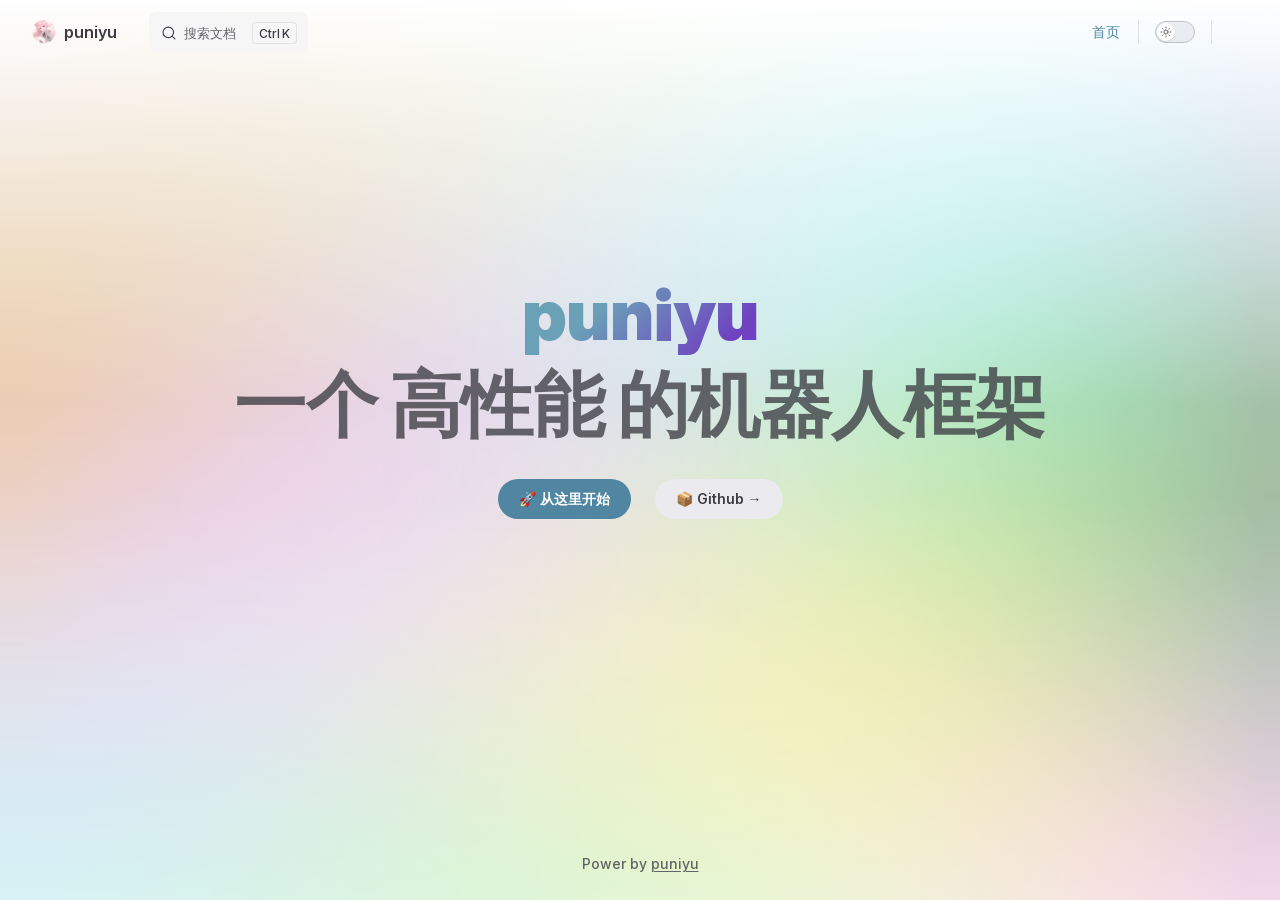
==== index.html @ 3cbd2433 "deploy: puniyu/docs@7ac3cb639cb89804f15d1aa27786ae1cd8f4486b" ====
<!doctype html><html lang="zh-CN"><head><meta charset="utf-8" /><meta name="viewport" content="width=device-width,initial-scale=1" /><meta name="generator" content="VuePress 2.0.0-rc.30" /><meta name="theme" content="VuePress Theme Plume 1.0.0-rc.203" /><script id="check-mac-os">document.documentElement.classList.toggle('mac', /Mac|iPhone|iPod|iPad/i.test(navigator.platform))</script><script id="check-dark-mode">;(function () {const um= localStorage.getItem('vuepress-theme-appearance') || 'auto';const sm = window.matchMedia && window.matchMedia('(prefers-color-scheme: dark)').matches;const isDark = um === 'dark' || (um !== 'light' && sm);document.documentElement.dataset.theme = isDark ? 'dark' : 'light';})();</script><link rel="icon" type="image/x-icon" href="favicon.ico"><title>puniyu</title><meta name="description" content="puniyu 机器人框架使用文档"><link rel="preload" href="/assets/style-C-ZHxvVi.css" as="style"><link rel="stylesheet" href="/assets/style-C-ZHxvVi.css"><link rel="modulepreload" href="/assets/app-CreSO5EG.js"><link rel="modulepreload" href="/assets/rolldown-runtime-DK3Fl9T5.js"><link rel="modulepreload" href="/assets/vendor~app-CwabYWW0.js"><link rel="modulepreload" href="/assets/vue-CkteEWkq.js"><link rel="modulepreload" href="/assets/README-Cl_GqBNo.js"></head><body><div id="app"><!--[--><!--[--><div class="theme-plume vp-layout" vp-container data-v-44557c23><!--[--><!--[--><!--]--><!--[--><span tabindex="-1" data-v-0e494f4f></span><a href="#VPContent" class="vp-skip-link visually-hidden" data-v-0e494f4f> Skip to content </a><!--]--><!----><header class="vp-nav" data-v-44557c23 data-v-b17bcbc0><div class="vp-navbar" vp-navbar data-v-b17bcbc0 data-v-fef62b29><div class="wrapper" data-v-fef62b29><div class="container" data-v-fef62b29><div class="title" data-v-fef62b29><div class="vp-navbar-title" data-v-fef62b29 data-v-32a63ed1><a class="vp-link link no-icon title" href="/" data-v-32a63ed1><!--[--><!--[--><!--]--><!--[--><!--[--><!--[--><img class="vp-image dark logo" style="" src="/favicon.ico" alt data-v-2de9ba06><!--]--><!--[--><img class="vp-image light logo" style="" src="/favicon.ico" alt data-v-2de9ba06><!--]--><!--]--><!--]--><span data-v-32a63ed1>puniyu</span><!--[--><!--]--><!--]--><!--[--><!--]--><!----></a></div></div><div class="content" data-v-fef62b29><div class="content-body" data-v-fef62b29><!--[--><!--]--><div class="vp-navbar-search search" data-v-fef62b29><div class="search-wrapper" data-v-0da6ed93><!----><div id="local-search" data-v-0da6ed93><button type="button" class="mini-search mini-search-button" aria-label="搜索文档" data-v-0da6ed93><span class="mini-search-button-container"><span class="mini-search-search-icon vpi-mini-search" aria-label="search icon"></span><span class="mini-search-button-placeholder">搜索文档</span></span><span class="mini-search-button-keys"><kbd class="mini-search-button-key"></kbd><kbd class="mini-search-button-key">K</kbd></span></button></div></div></div><!--[--><!--]--><nav aria-labelledby="main-nav-aria-label" class="vp-navbar-menu menu" data-v-fef62b29 data-v-d4d3f0f7><span id="main-nav-aria-label" class="visually-hidden" data-v-d4d3f0f7>Main Navigation</span><!--[--><!--[--><a class="vp-link link navbar-menu-link active" href="/" tabindex="0" data-v-d4d3f0f7 data-v-0649e716><!--[--><!----><span data-v-0649e716>首页</span><!----><!--]--><!--[--><!--]--><!----></a><!--]--><!--]--></nav><!--[--><!--]--><!----><div class="vp-navbar-appearance appearance" data-v-fef62b29 data-v-697639b3><button class="vp-switch vp-switch-appearance" type="button" role="switch" aria-checked="false" title data-v-697639b3 data-v-a6733a30 data-v-e8a32888><span class="check" data-v-e8a32888><span class="icon" data-v-e8a32888><!--[--><span class="vpi-sun sun" data-v-a6733a30></span><span class="vpi-moon moon" data-v-a6733a30></span><!--]--></span></span></button></div><div class="vp-social-links vp-navbar-social-links social-links" data-v-fef62b29 data-v-a628b82b data-v-3f70288c><!--[--><a class="vp-social-link no-icon" href="https://github.com/puniyu/puniyu" aria-label="github" title="github" target="_blank" rel="noopener" data-v-3f70288c data-v-d60ff597><!----></a><!--]--></div><div class="vp-flyout vp-navbar-extra extra" data-v-fef62b29 data-v-ac86c9f1 data-v-dd9969a1><button type="button" class="button" aria-haspopup="true" aria-expanded="false" aria-label="extra navigation" data-v-dd9969a1><span class="vpi-more-horizontal icon" data-v-dd9969a1></span></button><div class="menu" data-v-dd9969a1><div class="vp-menu" data-v-dd9969a1 data-v-05add6c7><!----><!--[--><!--[--><!----><div class="group appearance" data-v-ac86c9f1><div class="item appearance" data-v-ac86c9f1><p class="label" data-v-ac86c9f1>外观</p><div class="appearance-action" data-v-ac86c9f1><button class="vp-switch vp-switch-appearance" type="button" role="switch" aria-checked="false" title data-v-ac86c9f1 data-v-a6733a30 data-v-e8a32888><span class="check" data-v-e8a32888><span class="icon" data-v-e8a32888><!--[--><span class="vpi-sun sun" data-v-a6733a30></span><span class="vpi-moon moon" data-v-a6733a30></span><!--]--></span></span></button></div></div></div><div class="group social" data-v-ac86c9f1><div class="item social-links" data-v-ac86c9f1><div class="vp-social-links social-links-list" data-v-ac86c9f1 data-v-3f70288c><!--[--><a class="vp-social-link no-icon" href="https://github.com/puniyu/puniyu" aria-label="github" title="github" target="_blank" rel="noopener" data-v-3f70288c data-v-d60ff597><!----></a><!--]--></div></div></div><!--]--><!--]--></div></div></div><!--[--><!--]--><button type="button" class="vp-navbar-hamburger hamburger" aria-label="mobile navigation" aria-expanded="false" aria-controls="nav-screen" data-v-fef62b29 data-v-ad006a25><span class="container" data-v-ad006a25><span class="top" data-v-ad006a25></span><span class="middle" data-v-ad006a25></span><span class="bottom" data-v-ad006a25></span></span></button></div></div></div></div><div class="divider" data-v-fef62b29><div class="divider-line" data-v-fef62b29></div></div></div><!----></header><!----><!--[--><!----><!----><!--]--><!--[--><div id="VPContent" vp-content class="vp-content is-home" data-v-44557c23 data-v-5e6470b0><div class="vp-home" data-v-5e6470b0 data-v-1a13d93d><!--[--><!--[--><div class="" data-v-1a13d93d><div class="vp-home-hero full once first tint-plate" data-v-1a13d93d data-v-1c99175d><div class="bg-filter" data-v-1c99175d data-v-a434ddc2><canvas width="32" height="32" data-v-a434ddc2></canvas></div><div class="hero-container" data-v-1c99175d><div class="hero-content" data-v-1c99175d><h1 class="hero-name" data-v-1c99175d>puniyu</h1><p class="hero-tagline" data-v-1c99175d>一个 高性能 的机器人框架</p><!----><div class="actions" data-v-1c99175d><div class="action" data-v-1c99175d><!--[--><a class="vp-button medium brand" href="/guide/start" data-v-1c99175d data-v-d6b51bc8><span class="button-content" data-v-d6b51bc8><!----><!--[--><span data-v-d6b51bc8>🚀 从这里开始</span><!--]--><!----><!----></span></a><a class="vp-button medium alt" href="https://github.com/puniyu/puniyu" target="_blank" rel="noopener noreferrer" data-v-1c99175d data-v-d6b51bc8><span class="button-content" data-v-d6b51bc8><!----><!--[--><span data-v-d6b51bc8>📦 Github →</span><!--]--><span class="visually-hidden" data-v-d6b51bc8>（在新窗口打开）</span><!----></span></a><!--]--></div></div></div></div></div></div><!--]--><!--]--></div></div><!--]--><button type="button" class="vp-back-to-top" aria-label="back to top" data-v-44557c23 style="display:none;" data-v-48de9c0f><span class="percent" data-allow-mismatch data-v-48de9c0f>0%</span><span class="show icon vpi-back-to-top" data-v-48de9c0f></span><svg aria-hidden="true" data-v-48de9c0f><circle cx="50%" cy="50%" data-allow-mismatch style="stroke-dasharray:calc(0% - 12.566370614359172px) calc(314.1592653589793% - 12.566370614359172px);" data-v-48de9c0f></circle></svg></button><svg xmlns="http://www.w3.org/2000/svg" width="24" height="24" viewbox="0 0 24 24" aria-label="sign down" class="vp-sign-down" aria-hidden="true" data-v-44557c23 style="display:none;" data-v-ad53bae8><g fill="none" stroke="currentColor" stroke-linecap="round" stroke-linejoin="round" stroke-width="2.5" data-v-ad53bae8><path d="m19 11l-7 6l-7-6" data-v-ad53bae8></path><path d="m19 5l-7 6l-7-6" opacity="0.6" data-v-ad53bae8></path></g></svg><footer class="vp-footer" vp-footer data-v-44557c23 data-v-96b5c81f><!--[--><div class="container" data-v-96b5c81f><div class="message" data-v-96b5c81f>Power by <a href="https://github.com/puniyu/puniyu">puniyu</a></div><!----></div><!--]--></footer><!--[--><!--]--><!--]--></div><!----><!--]--><!--[--><!--]--><!--]--></div><script type="module" src="/assets/app-CreSO5EG.js" defer></script></body></html>
---- assets/style-C-ZHxvVi.css ----
.vp-contributors{flex-wrap:wrap;justify-content:flex-start;align-items:center;gap:1rem;margin:1rem 0;display:flex}.vp-contributor{color:inherit;align-items:center;gap:.25rem;font-size:1.125rem;display:flex}.vp-contributor:after{display:none!important}.vp-contributor-avatar{-o-object-fit:contain;object-fit:contain;border-radius:50%;width:1.75rem;height:1.75rem;margin-inline-end:.25rem}a.vp-contributor{text-decoration:none!important}@font-face{font-family:Inter;font-style:normal;font-weight:100 900;src:url(/assets/inter-roman-cyrillic-ext-BeNbU08G.woff2)format("woff2");font-display:swap;unicode-range:U+460-52F,U+1C80-1C8A,U+20B4,U+2DE0-2DFF,U+A640-A69F,U+FE2E-FE2F}@font-face{font-family:Inter;font-style:normal;font-weight:100 900;src:url(/assets/inter-roman-cyrillic-CD0kT8R4.woff2)format("woff2");font-display:swap;unicode-range:U+301,U+400-45F,U+490-491,U+4B0-4B1,U+2116}@font-face{font-family:Inter;font-style:normal;font-weight:100 900;src:url(/assets/inter-roman-greek-ext-CFAEQ5Ow.woff2)format("woff2");font-display:swap;unicode-range:U+1F??}@font-face{font-family:Inter;font-style:normal;font-weight:100 900;src:url(/assets/inter-roman-greek-Dsf7YjP7.woff2)format("woff2");font-display:swap;unicode-range:U+370-377,U+37A-37F,U+384-38A,U+38C,U+38E-3A1,U+3A3-3FF}@font-face{font-family:Inter;font-style:normal;font-weight:100 900;src:url(/assets/inter-roman-vietnamese-CpqCnS2H.woff2)format("woff2");font-display:swap;unicode-range:U+102-103,U+110-111,U+128-129,U+168-169,U+1A0-1A1,U+1AF-1B0,U+300-301,U+303-304,U+308-309,U+323,U+329,U+1EA0-1EF9,U+20AB}@font-face{font-family:Inter;font-style:normal;font-weight:100 900;src:url(/assets/inter-roman-latin-ext-Dl_ayf4-.woff2)format("woff2");font-display:swap;unicode-range:U+100-2BA,U+2BD-2C5,U+2C7-2CC,U+2CE-2D7,U+2DD-2FF,U+304,U+308,U+329,U+1D00-1DBF,U+1E00-1E9F,U+1EF2-1EFF,U+2020,U+20A0-20AB,U+20AD-20C0,U+2113,U+2C60-2C7F,U+A720-A7FF}@font-face{font-family:Inter;font-style:normal;font-weight:100 900;src:url(/assets/inter-roman-latin-Cy4MYw_J.woff2)format("woff2");font-display:swap;unicode-range:U+??,U+131,U+152-153,U+2BB-2BC,U+2C6,U+2DA,U+2DC,U+304,U+308,U+329,U+2000-206F,U+20AC,U+2122,U+2191,U+2193,U+2212,U+2215,U+FEFF,U+FFFD}@font-face{font-family:Inter;font-style:italic;font-weight:100 900;src:url(/assets/inter-italic-cyrillic-ext-_dlW9xFb.woff2)format("woff2");font-display:swap;unicode-range:U+460-52F,U+1C80-1C8A,U+20B4,U+2DE0-2DFF,U+A640-A69F,U+FE2E-FE2F}@font-face{font-family:Inter;font-style:italic;font-weight:100 900;src:url(/assets/inter-italic-cyrillic-D7dRslh9.woff2)format("woff2");font-display:swap;unicode-range:U+301,U+400-45F,U+490-491,U+4B0-4B1,U+2116}@font-face{font-family:Inter;font-style:italic;font-weight:100 900;src:url(/assets/inter-italic-greek-ext-Ct-Tf2bq.woff2)format("woff2");font-display:swap;unicode-range:U+1F??}@font-face{font-family:Inter;font-style:italic;font-weight:100 900;src:url(/assets/inter-italic-greek-DNcpQ8QC.woff2)format("woff2");font-display:swap;unicode-range:U+370-377,U+37A-37F,U+384-38A,U+38C,U+38E-3A1,U+3A3-3FF}@font-face{font-family:Inter;font-style:italic;font-weight:100 900;src:url(/assets/inter-italic-vietnamese-BI5UxJD-.woff2)format("woff2");font-display:swap;unicode-range:U+102-103,U+110-111,U+128-129,U+168-169,U+1A0-1A1,U+1AF-1B0,U+300-301,U+303-304,U+308-309,U+323,U+329,U+1EA0-1EF9,U+20AB}@font-face{font-family:Inter;font-style:italic;font-weight:100 900;src:url(/assets/inter-italic-latin-ext-DytegdRQ.woff2)format("woff2");font-display:swap;unicode-range:U+100-2BA,U+2BD-2C5,U+2C7-2CC,U+2CE-2D7,U+2DD-2FF,U+304,U+308,U+329,U+1D00-1DBF,U+1E00-1E9F,U+1EF2-1EFF,U+2020,U+20A0-20AB,U+20AD-20C0,U+2113,U+2C60-2C7F,U+A720-A7FF}@font-face{font-family:Inter;font-style:italic;font-weight:100 900;src:url(/assets/inter-italic-latin-COaG5lWR.woff2)format("woff2");font-display:swap;unicode-range:U+??,U+131,U+152-153,U+2BB-2BC,U+2C6,U+2DA,U+2DC,U+304,U+308,U+329,U+2000-206F,U+20AC,U+2122,U+2191,U+2193,U+2212,U+2215,U+FEFF,U+FFFD}@font-face{font-family:Inter4CJK;font-style:normal;font-weight:100 900;src:url(/assets/inter-roman-cyrillic-ext-BeNbU08G.woff2)format("woff2");font-display:swap;unicode-range:U+460-52F,U+1C80-1C88,U+20B4,U+2DE0-2DFF,U+A640-A69F,U+FE2E-FE2F}@font-face{font-family:Inter4CJK;font-style:normal;font-weight:100 900;src:url(/assets/inter-roman-cyrillic-CD0kT8R4.woff2)format("woff2");font-display:swap;unicode-range:U+301,U+400-45F,U+490-491,U+4B0-4B1,U+2116}@font-face{font-family:Inter4CJK;font-style:normal;font-weight:100 900;src:url(/assets/inter-roman-greek-ext-CFAEQ5Ow.woff2)format("woff2");font-display:swap;unicode-range:U+1F??}@font-face{font-family:Inter4CJK;font-style:normal;font-weight:100 900;src:url(/assets/inter-roman-greek-Dsf7YjP7.woff2)format("woff2");font-display:swap;unicode-range:U+370-377,U+37A-37F,U+384-38A,U+38C,U+38E-3A1,U+3A3-3FF}@font-face{font-family:Inter4CJK;font-style:normal;font-weight:100 900;src:url(/assets/inter-roman-vietnamese-CpqCnS2H.woff2)format("woff2");font-display:swap;unicode-range:U+102-103,U+110-111,U+128-129,U+168-169,U+1A0-1A1,U+1AF-1B0,U+300-301,U+303-304,U+308-309,U+323,U+329,U+1EA0-1EF9,U+20AB}@font-face{font-family:Inter4CJK;font-style:normal;font-weight:100 900;src:url(/assets/inter-roman-latin-ext-Dl_ayf4-.woff2)format("woff2");font-display:swap;unicode-range:U+100-2AF,U+304,U+308,U+329,U+1E00-1E9F,U+1EF2-1EFF,U+2020,U+20A0-20AB,U+20AD-20C0,U+2113,U+2C60-2C7F,U+A720-A7FF}@font-face{font-family:Inter4CJK;font-style:normal;font-weight:100 900;src:url(/assets/inter-roman-latin-Cy4MYw_J.woff2)format("woff2");font-display:swap;unicode-range:U+0-7D,U+7F-B6,U+B8-FF,U+131,U+152-153,U+2BB-2BC,U+2C6,U+2DA,U+2DC,U+304,U+308,U+329,U+2000-2012,U+2016-2017,U+201A-201B,U+201E-2025,U+2027-206F,U+2074,U+20AC,U+2122,U+2191,U+2193,U+2212,U+2215,U+FEFF,U+FFFD}@font-face{font-family:Inter4CJK;font-style:italic;font-weight:100 900;src:url(/assets/inter-italic-cyrillic-ext-_dlW9xFb.woff2)format("woff2");font-display:swap;unicode-range:U+460-52F,U+1C80-1C88,U+20B4,U+2DE0-2DFF,U+A640-A69F,U+FE2E-FE2F}@font-face{font-family:Inter4CJK;font-style:italic;font-weight:100 900;src:url(/assets/inter-italic-cyrillic-D7dRslh9.woff2)format("woff2");font-display:swap;unicode-range:U+301,U+400-45F,U+490-491,U+4B0-4B1,U+2116}@font-face{font-family:Inter4CJK;font-style:italic;font-weight:100 900;src:url(/assets/inter-italic-greek-ext-Ct-Tf2bq.woff2)format("woff2");font-display:swap;unicode-range:U+1F??}@font-face{font-family:Inter4CJK;font-style:italic;font-weight:100 900;src:url(/assets/inter-italic-greek-DNcpQ8QC.woff2)format("woff2");font-display:swap;unicode-range:U+370-377,U+37A-37F,U+384-38A,U+38C,U+38E-3A1,U+3A3-3FF}@font-face{font-family:Inter4CJK;font-style:italic;font-weight:100 900;src:url(/assets/inter-italic-vietnamese-BI5UxJD-.woff2)format("woff2");font-display:swap;unicode-range:U+102-103,U+110-111,U+128-129,U+168-169,U+1A0-1A1,U+1AF-1B0,U+300-301,U+303-304,U+308-309,U+323,U+329,U+1EA0-1EF9,U+20AB}@font-face{font-family:Inter4CJK;font-style:italic;font-weight:100 900;src:url(/assets/inter-italic-latin-ext-DytegdRQ.woff2)format("woff2");font-display:swap;unicode-range:U+100-2AF,U+304,U+308,U+329,U+1E00-1E9F,U+1EF2-1EFF,U+2020,U+20A0-20AB,U+20AD-20C0,U+2113,U+2C60-2C7F,U+A720-A7FF}@font-face{font-family:Inter4CJK;font-style:italic;font-weight:100 900;src:url(/assets/inter-italic-latin-COaG5lWR.woff2)format("woff2");font-display:swap;unicode-range:U+0-7D,U+7F-B6,U+B8-FF,U+131,U+152-153,U+2BB-2BC,U+2C6,U+2DA,U+2DC,U+304,U+308,U+329,U+2000-2012,U+2016-2017,U+201A-201B,U+201E-2025,U+2027-206F,U+2074,U+20AC,U+2122,U+2191,U+2193,U+2212,U+2215,U+FEFF,U+FFFD}:root{--code-copy-icon:url("data:image/svg+xml;utf8,%3Csvg xmlns='http://www.w3.org/2000/svg' viewBox='0 0 24 24'%3E%3Cpath fill='none' stroke='%23808080' stroke-width='2' stroke-linecap='round' stroke-linejoin='round' d='M9 5H7a2 2 0 0 0-2 2v12a2 2 0 0 0 2 2h10a2 2 0 0 0 2-2V7a2 2 0 0 0-2-2h-2M9 5a2 2 0 0 0 2 2h2a2 2 0 0 0 2-2M9 5a2 2 0 0 1 2-2h2a2 2 0 0 1 2 2'/%3E%3C/svg%3E");--code-copied-icon:url("data:image/svg+xml;utf8,%3Csvg xmlns='http://www.w3.org/2000/svg' viewBox='0 0 24 24'%3E%3Cpath fill='none' stroke='%23808080' stroke-width='2' stroke-linecap='round' stroke-linejoin='round' d='M9 5H7a2 2 0 0 0-2 2v12a2 2 0 0 0 2 2h10a2 2 0 0 0 2-2V7a2 2 0 0 0-2-2h-2M9 5a2 2 0 0 0 2 2h2a2 2 0 0 0 2-2M9 5a2 2 0 0 1 2-2h2a2 2 0 0 1 2 2m-6 9l2 2 4-4'/%3E%3C/svg%3E");--copy-code-c-text:var(--code-c-line-number);--copy-code-c-hover:var(--code-c-highlight-bg)}.vp-copy-code-button{z-index:5;opacity:0;cursor:pointer;background:0 0;border-width:0;border-radius:.5rem;outline:none;width:2.5rem;height:2.5rem;padding:0;transition:opacity .4s;position:absolute;top:.5em;right:.5em}@media print{.vp-copy-code-button{display:none}}.vp-copy-code-button:before{content:"";width:1.25rem;height:1.25rem;color:var(--copy-code-c-text);-webkit-mask-image:var(--code-copy-icon);-webkit-mask-image:var(--code-copy-icon);mask-image:var(--code-copy-icon);background:currentColor;padding:.625rem;font-size:1.25rem;display:inline-block;-webkit-mask-position:50%;mask-position:50%;-webkit-mask-size:1em;mask-size:1em;-webkit-mask-repeat:no-repeat;mask-repeat:no-repeat}.vp-copy-code-button:focus,.vp-copy-code-button.copied{opacity:1}.vp-copy-code-button:hover,.vp-copy-code-button.copied{background:var(--copy-code-c-hover)}.vp-copy-code-button.copied:before{-webkit-mask-image:var(--code-copied-icon);-webkit-mask-image:var(--code-copied-icon);mask-image:var(--code-copied-icon)}.vp-copy-code-button.copied:after{content:attr(data-copied);background:var(--copy-code-c-hover);height:1.25rem;color:var(--copy-code-c-text);white-space:nowrap;border-radius:.5rem;padding:.625rem;font-weight:500;line-height:1.25rem;display:block;position:absolute;top:0;right:calc(100% + .25rem)}.no-copy-code .vp-copy-code-button,body:not(.no-copy-code) div[class*=language-]:hover:before{display:none}body:not(.no-copy-code) div[class*=language-]:hover .vp-copy-code-button{opacity:1}:root{--message-offset:calc(var(--vp-header-offset,3.6rem) + 1rem);--message-timing-duration:.3s;--message-timing-function:ease-in-out;--message-gap:.5rem}@keyframes message-move-in{0%{opacity:0;transform:translateY(-10px)}to{opacity:1;transform:translateY(0)}}@keyframes message-move-out{0%{opacity:1;transform:translateY(0)}to{opacity:0;transform:translateY(-100%)}}#message-container{inset:var(--message-offset) 0 auto;z-index:75;gap:var(--message-gap);text-align:center;flex-flow:column;align-items:center;display:flex;position:fixed}.message-item{background:var(--vp-c-bg);color:var(--vp-c-text);box-shadow:0 0 10px 0 var(--vp-c-shadow);border-radius:3px;padding:8px 10px;font-size:14px;display:inline-block}.message-item.move-in{animation:message-move-in var(--message-timing-duration) var(--message-timing-function)}.message-item.move-out{animation:message-move-out var(--message-timing-duration) var(--message-timing-function);animation-fill-mode:forwards}.message-item svg{margin-inline-end:5px;position:relative;bottom:-.125em}:root{--code-padding-x:1.25rem;--code-padding-y:1rem;--code-border-radius:6px;--code-line-height:1.6;--code-font-size:.875em;--code-font-family:consolas, monaco, "Andale Mono", "Ubuntu Mono", monospace}div[class*=language-]{border-radius:var(--code-border-radius);background-color:var(--code-c-bg);transition:background-color var(--vp-t-color), color var(--vp-t-color);margin-block:.75rem;position:relative}div[class*=language-]:before{content:attr(data-ext);z-index:3;color:var(--code-c-text);font-size:.75rem;position:absolute;top:.8em;right:1em}div[class*=language-] pre{z-index:1;border-radius:var(--code-border-radius);font-size:var(--code-font-size);font-family:var(--code-font-family);line-height:var(--code-line-height);margin:0;position:relative;overflow-x:auto}div[class*=language-] pre code{box-sizing:border-box;width:fit-content;min-width:100%;padding:var(--code-padding-y) var(--code-padding-x);color:var(--code-c-text);overflow-wrap:unset;-webkit-font-smoothing:auto;-moz-osx-font-smoothing:auto;display:block;background-color:#0000!important}@media print{div[class*=language-] pre code{white-space:pre-wrap}}:root{--code-c-text:#9e9e9e;--code-c-highlight-bg:#8e96aa24}.shiki span{color:var(--shiki-light,inherit)}[data-theme=dark] .shiki span{color:var(--shiki-dark,inherit)}div[data-highlighter=shiki]{background-color:var(--code-c-bg,var(--shiki-light-bg))}[data-theme=dark] div[data-highlighter=shiki]{background-color:var(--code-c-bg,var(--shiki-dark-bg))}:root{--code-line-number-width:3rem}div[class*=language-]:not(.line-numbers-mode) .line-numbers{display:none}div[class*=language-].line-numbers-mode:after{content:"";width:var(--code-line-number-width);border-right:1px solid var(--code-c-highlight-bg,var(--code-c-text));border-radius:var(--code-border-radius) 0 0 var(--code-border-radius);height:100%;transition:border var(--vp-t-color);position:absolute;top:0;left:0}div[class*=language-].line-numbers-mode pre{vertical-align:middle;margin-left:var(--code-line-number-width)}div[class*=language-].line-numbers-mode code{padding-left:1rem}div[class*=language-].line-numbers-mode .line-numbers{counter-reset:line-number;width:var(--code-line-number-width);padding-top:var(--code-padding-y);color:var(--code-c-line-number,var(--code-c-text));font-size:var(--code-font-size);line-height:var(--code-line-height);text-align:center;position:absolute;top:0;left:0}div[class*=language-].line-numbers-mode .line-number{z-index:3;font-family:var(--code-font-family);-webkit-user-select:none;user-select:none;position:relative}div[class*=language-].line-numbers-mode .line-number:before{content:counter(line-number);counter-increment:line-number}:root{--code-diff-remove-color:#f43f5e29;--code-diff-remove-symbol-color:#e0575b;--code-diff-add-color:#10b98129;--code-diff-add-symbol-color:#298459}div[class*=language-] .line.diff{width:100%;margin:0 calc(-1 * var(--code-padding-x));padding:0 var(--code-padding-x);transition:background-color var(--vp-t-color);display:inline-block}div[class*=language-] .line.diff:before{position:absolute;left:10px}div[class*=language-] .line.diff.remove{background-color:var(--code-diff-remove-color);opacity:.7}div[class*=language-] .line.diff.remove:before{content:"-";color:var(--code-diff-remove-symbol-color)}div[class*=language-] .line.diff.add{background-color:var(--code-diff-add-color)}div[class*=language-] .line.diff.add:before{content:"+";color:var(--code-diff-add-symbol-color)}div[class*=language-].line-numbers-mode .line.diff:before{left:4px}div[class*=language-] .line.highlighted{width:100%;margin:0 calc(-1 * var(--code-padding-x));padding:0 var(--code-padding-x);background-color:var(--code-c-highlight-bg);transition:background-color var(--vp-t-color);display:inline-block}:root{--code-highlight-error-bg-color:#f43f5e29;--code-highlight-warning-bg-color:#ffc10729;--code-highlight-info-bg-color:#2196f329}div[class*=language-] .line.highlighted.error{background-color:var(--code-highlight-error-bg-color)}div[class*=language-] .line.highlighted.warning{background-color:var(--code-highlight-warning-bg-color)}div[class*=language-] .line.highlighted.info{background-color:var(--code-highlight-info-bg-color)}div[class*=language-] .has-focused-lines .line:not(.has-focus){opacity:.7;filter:blur(.095rem);transition:filter .35s,opacity .35s}div[class*=language-]:hover .has-focused-lines .line:not(.has-focus){opacity:1;filter:blur()}:root{--code-word-highlight-bg-color:#4242421a;--code-word-highlight-border:#78787866}[data-theme=dark]{--code-word-highlight-bg-color:#0003;--code-word-highlight-border:#636363cc}div[class*=language-] .highlighted-word{border:solid 1px var(--code-word-highlight-border);background-color:var(--code-word-highlight-bg-color);border-radius:4px;margin:-1px -2px;padding:1px 2px}@property --vp-collapsed-lines-bg{syntax:"<color>";inherits:false;initial-value:#fff}@keyframes code-collapsed-lines{0%{opacity:.3;transform:translateY(-2px) rotate(var(--vp-collapsed-lines-rotate))}to{opacity:1;transform:translateY(2px) rotate(var(--vp-collapsed-lines-rotate))}}div[class*=language-].has-collapsed-lines .collapsed-lines{--vp-collapsed-lines-bg:var(--code-c-bg);--vp-collapsed-lines-icon:url("data:image/svg+xml;utf8,%3Csvg xmlns='http://www.w3.org/2000/svg' viewBox='0 0 24 24'%3E%3Cpath fill='none' stroke='%23000' stroke-width='2' d='m18 12l-6 6l-6-6m12-6l-6 6l-6-6'/%3E%3C/svg%3E");--vp-collapsed-lines-rotate:0deg;z-index:4;background:linear-gradient(to bottom, transparent 0%, var(--vp-collapsed-lines-bg) 55%, var(--vp-collapsed-lines-bg) 100%);cursor:pointer;height:28px;transition:--vp-collapsed-lines-bg var(--vp-t-color);justify-content:center;align-items:center;display:flex;position:absolute;bottom:0;left:0;right:0}div[class*=language-].has-collapsed-lines .collapsed-lines:hover{--vp-collapsed-lines-bg:var(--code-c-highlight-bg)}div[class*=language-].has-collapsed-lines .collapsed-lines:before{content:"";background-color:var(--code-c-text);width:24px;height:24px;-webkit-mask-image:var(--vp-collapsed-lines-icon);-webkit-mask-image:var(--vp-collapsed-lines-icon);mask-image:var(--vp-collapsed-lines-icon);pointer-events:none;animation:1.2s ease-in-out infinite alternate-reverse code-collapsed-lines;display:inline-block;-webkit-mask-position:50%;mask-position:50%;-webkit-mask-size:20px;mask-size:20px;-webkit-mask-repeat:no-repeat;mask-repeat:no-repeat}div[class*=language-].has-collapsed-lines[data-highlighter=shiki] .collapsed-lines{--vp-collapsed-lines-bg:var(--code-c-bg,var(--shiki-light-bg))}[data-theme=dark] div[class*=language-].has-collapsed-lines[data-highlighter=shiki] .collapsed-lines{--vp-collapsed-lines-bg:var(--code-c-bg,var(--shiki-dark-bg))}div[class*=language-].has-collapsed-lines.collapsed{height:calc(var(--vp-collapsed-lines) * var(--code-line-height) * var(--code-font-size) + var(--code-padding-y) + 28px);overflow-y:hidden}div[class*=language-].has-collapsed-lines:not(.collapsed) code{padding-bottom:max(var(--code-padding-y), 28px)}div[class*=language-].has-collapsed-lines:not(.collapsed) .collapsed-lines{--vp-collapsed-lines-rotate:180deg}:root{--code-title-c-text:var(--vp-c-text-mute);--code-title-c-bg:var(--code-c-bg);--code-title-divider:var(--code-c-highlight-bg,var(--code-c-text))}.code-block-with-title div[class*=language-]{border-top-left-radius:0;border-top-right-radius:0}.code-block-with-title div[class*=language-]:before{display:none}.code-block-title-bar{border-bottom:solid 1px var(--code-title-divider);border-radius:var(--code-border-radius) var(--code-border-radius) 0 0;background:var(--code-title-c-bg);color:var(--code-title-c-text);white-space:nowrap;transition:background var(--vp-t-color), color var(--vp-t-color);margin:.75rem 0 -.75rem;padding:.5rem 1rem;font-size:.875em;font-weight:500;line-height:1.7;overflow-x:auto}@media (width<=419px){.code-block-title-bar{border-radius:0;margin-block:.75rem -.75rem}}.vp-tabs{border:1px solid var(--vp-c-divider);transition:border var(--vp-t-color);border-radius:6px;margin:16px 0;overflow:hidden}@media (width<=419px){.vp-tabs{border:none;border-bottom:1px solid var(--vp-c-divider);border-radius:0;margin:16px -24px}}.vp-doc .vp-tabs-nav{white-space:nowrap;background-color:var(--vp-code-tab-bg);box-shadow:inset 0 -1px var(--vp-code-tab-divider);transition:background-color var(--vp-t-color), box-shadow var(--vp-t-color);padding:0 12px;overflow:auto hidden}@media print{.vp-doc .vp-tabs-nav{display:none}}.vp-doc .vp-tab-nav{color:var(--vp-code-tab-text-color);white-space:nowrap;transition:color var(--vp-t-color);border-bottom:1px solid #0000;padding:0 12px;font-size:14px;font-weight:500;line-height:48px;position:relative}.vp-doc .vp-tab-nav:hover{color:var(--vp-code-tab-text-hover-color)}.vp-doc .vp-tab-nav:after{z-index:1;content:"";width:auto;height:2px;transition:background var(--vp-t-color);background:0 0;border-radius:2px;display:block;position:absolute;bottom:-1px;left:8px;right:8px}.vp-doc .vp-tab-nav.active{color:var(--vp-code-tab-active-text-color);background:0 0}.vp-doc .vp-tab-nav.active:after{background:var(--vp-code-tab-active-bar-color)}.vp-doc .vp-tab{padding:16px;display:none}.vp-doc .vp-tab>:nth-child(2){margin-top:0}.vp-doc .vp-tab>:last-child{margin-bottom:0}.vp-doc .vp-tab.active{display:block}.vp-doc .vp-tab-title{color:var(--vp-code-tab-text-color);border-top:1px solid var(--vp-c-divider);transition:color var(--vp-t-color);padding:4px;font-weight:500;display:none}.vp-doc .vp-tab:nth-child(n+2) .vp-tab-title{border-top:none}@media print{.vp-doc .vp-tab-title{display:block}}.vp-doc .hint-container .vp-tabs{margin:8px 0}@media (width<=419px){.vp-doc .hint-container .vp-tabs{margin:8px -16px}}.vp-doc .hint-container .vp-tab-nav{line-height:40px}.vp-doc .hint-container.info .vp-tabs .vp-tabs-nav{--vp-code-tab-bg:var(--vp-custom-block-info-code-bg)}.vp-doc .hint-container.note .vp-tabs .vp-tabs-nav{--vp-code-tab-bg:var(--vp-custom-block-note-code-bg)}.vp-doc .hint-container.tip .vp-tabs .vp-tabs-nav{--vp-code-tab-bg:var(--vp-custom-block-tip-code-bg)}.vp-doc .hint-container.warning .vp-tabs .vp-tabs-nav{--vp-code-tab-bg:var(--vp-custom-block-warning-code-bg)}.vp-doc .hint-container.danger .vp-tabs .vp-tabs-nav{--vp-code-tab-bg:var(--vp-custom-block-danger-code-bg)}.vp-doc .hint-container.caution .vp-tabs .vp-tabs-nav{--vp-code-tab-bg:var(--vp-custom-block-caution-code-bg)}.vp-doc .hint-container.important .vp-tabs .vp-tabs-nav{--vp-code-tab-bg:var(--vp-custom-block-important-code-bg)}.vp-code-tabs-nav{white-space:nowrap;background-color:var(--vp-code-tab-bg);box-shadow:inset 0 -1px var(--vp-code-tab-divider);transition:background-color var(--vp-t-color), box-shadow var(--vp-t-color);scrollbar-width:thin;border-radius:6px 6px 0 0;margin:16px 0 0;padding:0 12px;list-style:none;overflow:auto hidden}@media print{.vp-code-tabs-nav{display:none}}@media (width<=639px){.vp-code-tabs-nav{border-radius:0;margin:16px -24px 0}.vp-doc li .vp-code-tabs-nav{border-top-left-radius:6px}}.vp-code-tab-nav{color:var(--vp-code-tab-text-color);white-space:nowrap;transition:color var(--vp-t-color);border-bottom:1px solid #0000;align-items:center;gap:4px;padding:0 12px;font-size:14px;font-weight:500;line-height:48px;display:inline-flex;position:relative}.vp-code-tab-nav:hover{color:var(--vp-code-tab-hover-text-color)}.vp-code-tab-nav:after{z-index:1;content:"";width:auto;height:2px;transition:background var(--vp-t-color);background:0 0;border-radius:2px;display:block;position:absolute;bottom:-1px;left:8px;right:8px}.vp-code-tab-nav:focus-visible{outline:none}.vp-code-tab-nav.active{color:var(--vp-code-tab-active-text-color);background:0 0}.vp-code-tab-nav.active:after{background:var(--vp-code-tab-active-bar-color)}.vp-code-tab-nav .vp-icon{width:18px;height:18px;margin:0}.vp-code-tab-nav span{vertical-align:middle}@media (width<=419px){.hint-container .vp-code-tabs-nav{margin:.85rem -.75rem 0 -1rem}}.vp-code-tab{display:none}@media print{.vp-code-tab{display:block}}.vp-code-tab.active{display:block}.vp-doc .vp-code-tab div[class*=language-]{border-top-left-radius:0;border-top-right-radius:0;margin-top:0}.vp-code-tab-title{display:none}@media print{.vp-code-tab-title{display:block}}:root{--vp-plot-bg:var(--vp-c-text-1);--vp-plot-c-text:var(--vp-c-neutral-inverse);--vp-plot-blur:.2rem}.vp-plot{padding-left:2px;padding-right:2px}.vp-plot.click{cursor:pointer}.vp-plot:where(.blur){filter:blur(var(--vp-plot-blur));transition:filter var(--vp-t-color)}.vp-plot:where(.mask){color:#0000;background-color:var(--vp-plot-bg);transition:color var(--vp-t-color), background-color var(--vp-t-color)}.vp-plot:where(.blur.hover):hover,.vp-plot:where(.blur).active{filter:blur()}.vp-plot:where(.mask.hover):hover,.vp-plot:where(.mask).active{color:var(--vp-plot-c-text)}.vp-file-tree{background-color:var(--vp-c-bg-safe);border:solid 1px var(--vp-c-divider);max-width:100%;transition:border var(--vp-t-color), background-color var(--vp-t-color);border-radius:8px;padding:16px;font-size:14px;position:relative;overflow:auto hidden}.vp-file-tree .vp-file-tree-title{color:var(--vp-c-text-1);border-bottom:solid 1px var(--vp-c-divider);transition:color var(--vp-t-color), border-color var(--vp-t-color);margin:-16px -16px 8px;padding:8px 16px;font-weight:700}.vp-file-tree .vp-file-tree-title+.vp-copy-code-button{top:calc(45px + 1em)}.vp-file-tree:hover .vp-copy-code-button{opacity:1}.vp-file-tree .vp-file-tree-info{text-wrap:nowrap;justify-content:flex-start;align-items:center;gap:8px;min-width:max-content;height:28px;margin:0 0 0 16px;padding:2px 0;line-height:24px;display:flex;position:relative}.vp-file-tree .vp-file-tree-info:after{top:0;bottom:0;right:-16px;left:calc(var(--file-tree-level) * 28px - 32px);z-index:0;pointer-events:none;content:"";transition:background-color var(--vp-t-color);background-color:#0000;display:block;position:absolute}.vp-file-tree .vp-file-tree-info.active:after,.vp-file-tree .vp-file-tree-info:not(.diff):hover:after{background-color:var(--vp-c-default-soft)}.vp-file-tree .vp-file-tree-info.diff:after{padding-left:4px;font-size:1.25em}.vp-file-tree .vp-file-tree-info.diff.add:after{color:var(--vp-c-success-1);content:"+";background-color:var(--vp-c-success-soft)}.vp-file-tree .vp-file-tree-info.diff.remove:after{color:var(--vp-c-danger-1);content:"-";background-color:var(--vp-c-danger-soft)}.vp-file-tree .vp-file-tree-info.folder{cursor:pointer}.vp-file-tree .vp-file-tree-info.folder:before{--icon:url("data:image/svg+xml,%3Csvg xmlns='http://www.w3.org/2000/svg' width='16' height='16' viewBox='0 0 16 16'%3E%3Cpath fill='%23000' d='m5.157 13.069l4.611-4.685a.546.546 0 0 0 0-.768L5.158 2.93a.55.55 0 0 1 0-.771a.53.53 0 0 1 .759 0l4.61 4.684a1.65 1.65 0 0 1 0 2.312l-4.61 4.684a.53.53 0 0 1-.76 0a.55.55 0 0 1 0-.771'/%3E%3C/svg%3E");width:12px;height:12px;color:var(--vp-c-text-2);cursor:pointer;content:"";-webkit-mask:var(--icon) no-repeat;-webkit-mask:var(--icon) no-repeat;mask:var(--icon) no-repeat;transition:color var(--vp-t-color), transform var(--vp-t-color);background-color:currentColor;display:block;position:absolute;top:8px;left:-16px;transform:rotate(0);-webkit-mask-size:100% 100%;mask-size:100% 100%}.vp-file-tree .vp-file-tree-info.folder.expanded:before{transform:rotate(90deg)}.vp-file-tree .vp-file-tree-info .name{min-width:0;font-family:var(--vp-font-family-mono);flex-shrink:99;position:relative}.vp-file-tree .vp-file-tree-info.folder .name{color:var(--vp-c-text-1);transition:color var(--vp-t-color)}.vp-file-tree .vp-file-tree-info.focus .name{color:var(--vp-c-bg);background-color:var(--vp-c-brand-2);transition:color var(--vp-t-color), background-color var(--vp-t-color);border-radius:4px;margin:0 -4px;padding:0 4px;font-weight:700}.vp-file-tree .vp-file-tree-info.active .name,.vp-file-tree .vp-file-tree-info:not(.focus).folder .name:hover{color:var(--vp-c-brand-1)}.vp-file-tree .vp-file-tree-info .comment{height:28px;color:var(--vp-c-text-3);cursor:auto;transition:color var(--vp-t-color);flex:1 2;margin:-2px 0;padding-left:20px;padding-right:16px;line-height:28px;display:inline-block}.vp-file-tree .vp-file-tree-node .group{min-width:max-content;margin-left:28px;position:relative}.vp-file-tree .vp-file-tree-node .group:before{content:"";background-color:var(--vp-c-divider);width:1px;height:100%;transition:background-color var(--vp-t-color);position:absolute;top:0;left:-4px}.vp-file-tree [class*=vpi-]{width:1.2em;height:1.2em;margin:0}.window-wrapper{border:solid 1px var(--vp-c-divider);min-height:40px;box-shadow:var(--vp-shadow-2);transition:var(--vp-t-color);border-radius:8px;flex-direction:column;margin:16px -16px;transition-property:border,box-shadow;display:flex}@media (width>=419px){.window-wrapper{margin:16px 0}}.window-wrapper .window-header{border-bottom:solid 1px var(--vp-c-divider);height:28px;transition:border-bottom var(--vp-t-color), background-color var(--vp-t-color);background-color:#f1f2f3;border-top-left-radius:8px;border-top-right-radius:8px;justify-content:space-between;align-items:center;gap:8px;display:flex}[data-theme=dark] .window-wrapper .window-header{background-color:#343536}.window-wrapper.has-title .window-header{height:36px}.window-wrapper .window-left{justify-content:flex-start;align-items:center;gap:5px;padding:5px 0 5px 8px;display:flex}.window-wrapper .window-left i{width:10px;height:10px;transition:background-color var(--vp-t-color);background-color:#ccc;border-radius:100%;display:inline-block}.window-wrapper .window-left i:first-child{background-color:var(--vp-c-danger-3)}.window-wrapper .window-left i:nth-child(2){background-color:var(--vp-c-warning-3)}.window-wrapper .window-left i:nth-child(3){background-color:var(--vp-c-green-3)}.window-wrapper .window-right{color:var(--vp-c-text-3);justify-content:flex-end;align-items:center;gap:5px;padding-right:8px;display:flex}.window-wrapper .window-center{flex:1;justify-content:center;min-width:0;display:flex}.window-wrapper .window-title{min-width:200px;max-width:100%;color:var(--vp-c-text-2);border:solid 1px var(--vp-c-divider);transition:border-color var(--vp-t-color);border-radius:8px;justify-content:flex-start;align-items:center;gap:8px;margin:0;padding:0 8px;font-size:14px;font-weight:500;display:inline-flex}@media (width>=640px){.window-wrapper .window-title{min-width:320px}}.window-wrapper .window-title span{text-align:center;text-overflow:ellipsis;text-wrap:nowrap;flex:1;max-width:100%;margin:0;overflow:hidden}.window-wrapper .window-title [class*=vpi-window-]{color:var(--vp-c-text-3);transition:color var(--vp-t-color)}.window-wrapper .window-content{height:var(--window-height,auto);min-height:0;padding:0 var(--window-gap,20px);background-color:var(--vp-c-bg);transition:background-color var(--vp-t-color);border-bottom-right-radius:8px;border-bottom-left-radius:8px;font-size:14px;line-height:22px;overflow:auto}.window-wrapper .window-content>img:only-child{border-bottom-right-radius:8px;border-bottom-left-radius:8px;display:block}.vpi-window-share{--icon:url("data:image/svg+xml,%3Csvg xmlns='http://www.w3.org/2000/svg' width='24' height='24' viewBox='0 0 24 24'%3E%3Cpath fill='%23000' d='M11.293 2.293a1 1 0 0 1 1.414 0l3 3a1 1 0 0 1-1.414 1.414L13 5.414V15a1 1 0 1 1-2 0V5.414L9.707 6.707a1 1 0 0 1-1.414-1.414zM4 11a2 2 0 0 1 2-2h2a1 1 0 0 1 0 2H6v9h12v-9h-2a1 1 0 1 1 0-2h2a2 2 0 0 1 2 2v9a2 2 0 0 1-2 2H6a2 2 0 0 1-2-2z'/%3E%3C/svg%3E")}.vpi-window-add{--icon:url("data:image/svg+xml,%3Csvg xmlns='http://www.w3.org/2000/svg' width='24' height='24' viewBox='0 0 24 24'%3E%3Cpath fill='%23000' d='M12 4a1 1 0 0 1 1 1v6h6a1 1 0 1 1 0 2h-6v6a1 1 0 1 1-2 0v-6H5a1 1 0 1 1 0-2h6V5a1 1 0 0 1 1-1'/%3E%3C/svg%3E")}.vpi-window-copy{--icon:url("data:image/svg+xml,%3Csvg xmlns='http://www.w3.org/2000/svg' width='24' height='24' viewBox='0 0 24 24'%3E%3Cpath fill='%23000' d='M2 4a2 2 0 0 1 2-2h10a2 2 0 0 1 2 2v4h4a2 2 0 0 1 2 2v10a2 2 0 0 1-2 2H10a2 2 0 0 1-2-2v-4H4a2 2 0 0 1-2-2zm8 12v4h10V10h-4v4a2 2 0 0 1-2 2zm4-2V4H4v10z'/%3E%3C/svg%3E")}.vpi-window-reload{--icon:url("data:image/svg+xml,%3Csvg xmlns='http://www.w3.org/2000/svg' width='24' height='24' viewBox='0 0 24 24'%3E%3Cg fill='none' stroke='%23000' stroke-linecap='round' stroke-linejoin='round' stroke-width='2'%3E%3Cpath d='M19.933 13.041a8 8 0 1 1-9.925-8.788c3.899-1 7.935 1.007 9.425 4.747'/%3E%3Cpath d='M20 4v5h-5'/%3E%3C/g%3E%3C/svg%3E")}.vp-doc .vp-steps{margin:16px 0}.vp-doc .vp-steps>:where(ol,ul){padding-inline-start:0;list-style:none}.vp-doc .vp-steps>:where(ol,ul)>li{min-height:28px;margin-bottom:16px;padding-left:44px;line-height:28px;position:relative}.vp-doc .vp-steps>:where(ol,ul)>li:before{inset-inline-start:0;width:28px;height:28px;color:var(--vp-c-text-1);text-align:center;content:counter(list-item);background-color:var(--vp-c-bg-soft);border:solid 1px var(--vp-c-divider);transition:var(--vp-t-color);border-radius:100%;font-size:16px;font-weight:400;line-height:28px;transition-property:color,background-color,border-color;position:absolute;top:0}.vp-doc .vp-steps>:where(ol,ul)>li:not(:last-of-type):after{inset-inline-start:14px;content:"";background-color:var(--vp-c-divider);width:1px;transition:background-color var(--vp-t-color);position:absolute;top:34px;bottom:-10px}.vp-doc .vp-steps>:where(ol,ul)>li>:first-child{margin-top:0}.vp-doc .vp-steps>:where(ol,ul)>li>:first-child:where(h1,h2,h3,h4,h5,h6){border-top:none;padding-top:0}.vp-doc .vp-steps>:where(ol,ul)>li>:first-child:where(p){line-height:28px}.vp-doc .vp-steps>:where(ol,ul)>li+li{margin-top:1px}@font-face{font-display:block;font-family:KaTeX_AMS;font-style:normal;font-weight:400;src:url(/assets/KaTeX_AMS-Regular-BQhdFMY1.woff2)format("woff2"),url(/assets/KaTeX_AMS-Regular-DMm9YOAa.woff)format("woff"),url(/assets/KaTeX_AMS-Regular-DRggAlZN.ttf)format("truetype")}@font-face{font-display:block;font-family:KaTeX_Caligraphic;font-style:normal;font-weight:700;src:url(/assets/KaTeX_Caligraphic-Bold-Dq_IR9rO.woff2)format("woff2"),url(/assets/KaTeX_Caligraphic-Bold-BEiXGLvX.woff)format("woff"),url(/assets/KaTeX_Caligraphic-Bold-ATXxdsX0.ttf)format("truetype")}@font-face{font-display:block;font-family:KaTeX_Caligraphic;font-style:normal;font-weight:400;src:url(/assets/KaTeX_Caligraphic-Regular-Di6jR-x-.woff2)format("woff2"),url(/assets/KaTeX_Caligraphic-Regular-CTRA-rTL.woff)format("woff"),url(/assets/KaTeX_Caligraphic-Regular-wX97UBjC.ttf)format("truetype")}@font-face{font-display:block;font-family:KaTeX_Fraktur;font-style:normal;font-weight:700;src:url(/assets/KaTeX_Fraktur-Bold-CL6g_b3V.woff2)format("woff2"),url(/assets/KaTeX_Fraktur-Bold-BsDP51OF.woff)format("woff"),url(/assets/KaTeX_Fraktur-Bold-BdnERNNW.ttf)format("truetype")}@font-face{font-display:block;font-family:KaTeX_Fraktur;font-style:normal;font-weight:400;src:url(/assets/KaTeX_Fraktur-Regular-CTYiF6lA.woff2)format("woff2"),url(/assets/KaTeX_Fraktur-Regular-Dxdc4cR9.woff)format("woff"),url(/assets/KaTeX_Fraktur-Regular-CB_wures.ttf)format("truetype")}@font-face{font-display:block;font-family:KaTeX_Main;font-style:normal;font-weight:700;src:url(/assets/KaTeX_Main-Bold-Cx986IdX.woff2)format("woff2"),url(/assets/KaTeX_Main-Bold-Jm3AIy58.woff)format("woff"),url(/assets/KaTeX_Main-Bold-waoOVXN0.ttf)format("truetype")}@font-face{font-display:block;font-family:KaTeX_Main;font-style:italic;font-weight:700;src:url(/assets/KaTeX_Main-BoldItalic-DxDJ3AOS.woff2)format("woff2"),url(/assets/KaTeX_Main-BoldItalic-SpSLRI95.woff)format("woff"),url(/assets/KaTeX_Main-BoldItalic-DzxPMmG6.ttf)format("truetype")}@font-face{font-display:block;font-family:KaTeX_Main;font-style:italic;font-weight:400;src:url(/assets/KaTeX_Main-Italic-NWA7e6Wa.woff2)format("woff2"),url(/assets/KaTeX_Main-Italic-BMLOBm91.woff)format("woff"),url(/assets/KaTeX_Main-Italic-3WenGoN9.ttf)format("truetype")}@font-face{font-display:block;font-family:KaTeX_Main;font-style:normal;font-weight:400;src:url(/assets/KaTeX_Main-Regular-B22Nviop.woff2)format("woff2"),url(/assets/KaTeX_Main-Regular-Dr94JaBh.woff)format("woff"),url(/assets/KaTeX_Main-Regular-ypZvNtVU.ttf)format("truetype")}@font-face{font-display:block;font-family:KaTeX_Math;font-style:italic;font-weight:700;src:url(/assets/KaTeX_Math-BoldItalic-CZnvNsCZ.woff2)format("woff2"),url(/assets/KaTeX_Math-BoldItalic-iY-2wyZ7.woff)format("woff"),url(/assets/KaTeX_Math-BoldItalic-B3XSjfu4.ttf)format("truetype")}@font-face{font-display:block;font-family:KaTeX_Math;font-style:italic;font-weight:400;src:url(/assets/KaTeX_Math-Italic-t53AETM-.woff2)format("woff2"),url(/assets/KaTeX_Math-Italic-DA0__PXp.woff)format("woff"),url(/assets/KaTeX_Math-Italic-flOr_0UB.ttf)format("truetype")}@font-face{font-display:block;font-family:KaTeX_SansSerif;font-style:normal;font-weight:700;src:url(/assets/KaTeX_SansSerif-Bold-D1sUS0GD.woff2)format("woff2"),url(/assets/KaTeX_SansSerif-Bold-DbIhKOiC.woff)format("woff"),url(/assets/KaTeX_SansSerif-Bold-CFMepnvq.ttf)format("truetype")}@font-face{font-display:block;font-family:KaTeX_SansSerif;font-style:italic;font-weight:400;src:url(/assets/KaTeX_SansSerif-Italic-C3H0VqGB.woff2)format("woff2"),url(/assets/KaTeX_SansSerif-Italic-DN2j7dab.woff)format("woff"),url(/assets/KaTeX_SansSerif-Italic-YYjJ1zSn.ttf)format("truetype")}@font-face{font-display:block;font-family:KaTeX_SansSerif;font-style:normal;font-weight:400;src:url(/assets/KaTeX_SansSerif-Regular-DDBCnlJ7.woff2)format("woff2"),url(/assets/KaTeX_SansSerif-Regular-CS6fqUqJ.woff)format("woff"),url(/assets/KaTeX_SansSerif-Regular-BNo7hRIc.ttf)format("truetype")}@font-face{font-display:block;font-family:KaTeX_Script;font-style:normal;font-weight:400;src:url(/assets/KaTeX_Script-Regular-D3wIWfF6.woff2)format("woff2"),url(/assets/KaTeX_Script-Regular-D5yQViql.woff)format("woff"),url(/assets/KaTeX_Script-Regular-C5JkGWo-.ttf)format("truetype")}@font-face{font-display:block;font-family:KaTeX_Size1;font-style:normal;font-weight:400;src:url(/assets/KaTeX_Size1-Regular-mCD8mA8B.woff2)format("woff2"),url(/assets/KaTeX_Size1-Regular-C195tn64.woff)format("woff"),url(/assets/KaTeX_Size1-Regular-Dbsnue_I.ttf)format("truetype")}@font-face{font-display:block;font-family:KaTeX_Size2;font-style:normal;font-weight:400;src:url(/assets/KaTeX_Size2-Regular-Dy4dx90m.woff2)format("woff2"),url(/assets/KaTeX_Size2-Regular-oD1tc_U0.woff)format("woff"),url(/assets/KaTeX_Size2-Regular-B7gKUWhC.ttf)format("truetype")}@font-face{font-display:block;font-family:KaTeX_Size3;font-style:normal;font-weight:400;src:url([data-uri])format("woff2"),url(/assets/KaTeX_Size3-Regular-CTq5MqoE.woff)format("woff"),url(/assets/KaTeX_Size3-Regular-DgpXs0kz.ttf)format("truetype")}@font-face{font-display:block;font-family:KaTeX_Size4;font-style:normal;font-weight:400;src:url(/assets/KaTeX_Size4-Regular-Dl5lxZxV.woff2)format("woff2"),url(/assets/KaTeX_Size4-Regular-BF-4gkZK.woff)format("woff"),url(/assets/KaTeX_Size4-Regular-DWFBv043.ttf)format("truetype")}@font-face{font-display:block;font-family:KaTeX_Typewriter;font-style:normal;font-weight:400;src:url(/assets/KaTeX_Typewriter-Regular-CO6r4hn1.woff2)format("woff2"),url(/assets/KaTeX_Typewriter-Regular-C0xS9mPB.woff)format("woff"),url(/assets/KaTeX_Typewriter-Regular-D3Ib7_Hf.ttf)format("truetype")}.katex{text-indent:0;text-rendering:auto;font:1.21em/1.2 KaTeX_Main,Times New Roman,serif;position:relative}.katex *{border-color:currentColor;-ms-high-contrast-adjust:none!important}.katex .katex-version:after{content:"0.17.0"}.katex .katex-mathml{clip-path:inset(50%);border:0;width:1px;height:1px;padding:0;position:absolute;overflow:hidden}.katex .katex-html>.newline{display:block}.katex .base{white-space:nowrap;width:min-content;position:relative}.katex .base,.katex .strut{display:inline-block}.katex .textbf{font-weight:700}.katex .textit{font-style:italic}.katex .textrm{font-family:KaTeX_Main}.katex .textsf{font-family:KaTeX_SansSerif}.katex .texttt{font-family:KaTeX_Typewriter}.katex .mathnormal{font-family:KaTeX_Math;font-style:italic}.katex .mathit{font-family:KaTeX_Main;font-style:italic}.katex .mathrm{font-style:normal}.katex .mathbf{font-family:KaTeX_Main;font-weight:700}.katex .boldsymbol{font-family:KaTeX_Math;font-style:italic;font-weight:700}.katex .amsrm,.katex .mathbb,.katex .textbb{font-family:KaTeX_AMS}.katex .mathcal{font-family:KaTeX_Caligraphic}.katex .mathfrak,.katex .textfrak{font-family:KaTeX_Fraktur}.katex .mathboldfrak,.katex .textboldfrak{font-family:KaTeX_Fraktur;font-weight:700}.katex .mathtt{font-family:KaTeX_Typewriter}.katex .mathscr,.katex .textscr{font-family:KaTeX_Script}.katex .mathsf,.katex .textsf{font-family:KaTeX_SansSerif}.katex .mathboldsf,.katex .textboldsf{font-family:KaTeX_SansSerif;font-weight:700}.katex .mathitsf,.katex .mathsfit,.katex .textitsf{font-family:KaTeX_SansSerif;font-style:italic}.katex .mainrm{font-family:KaTeX_Main;font-style:normal}.katex .vlist-t{border-collapse:collapse;table-layout:fixed;display:inline-table}.katex .vlist-r{display:table-row}.katex .vlist{vertical-align:bottom;display:table-cell;position:relative}.katex .vlist>span{height:0;display:block;position:relative}.katex .vlist>span>span{display:inline-block}.katex .vlist>span>.pstrut{width:0;overflow:hidden}.katex .vlist-t2{margin-right:-2px}.katex .vlist-s{vertical-align:bottom;width:2px;min-width:2px;font-size:1px;display:table-cell}.katex .vbox{flex-direction:column;align-items:baseline;display:inline-flex}.katex .hbox{width:100%}.katex .hbox,.katex .thinbox{flex-direction:row;display:inline-flex}.katex .thinbox{width:0;max-width:0}.katex .msupsub{text-align:left}.katex .mfrac>span>span{text-align:center}.katex .mfrac .frac-line{border-bottom-style:solid;width:100%;display:inline-block}.katex .hdashline,.katex .hline,.katex .mfrac .frac-line,.katex .overline .overline-line,.katex .rule,.katex .underline .underline-line{min-height:1px}.katex .mspace{display:inline-block}.katex .smash{line-height:0;display:inline}.katex .clap,.katex .llap,.katex .rlap{width:0;position:relative}.katex .clap>.inner,.katex .llap>.inner,.katex .rlap>.inner{position:absolute}.katex .clap>.fix,.katex .llap>.fix,.katex .rlap>.fix{display:inline-block}.katex .llap>.inner{right:0}.katex .clap>.inner,.katex .rlap>.inner{left:0}.katex .clap>.inner>span{margin-left:-50%;margin-right:50%}.katex .rule{border:0 solid;display:inline-block;position:relative}.katex .hline,.katex .overline .overline-line,.katex .underline .underline-line{border-bottom-style:solid;width:100%;display:inline-block}.katex .hdashline{border-bottom-style:dashed;width:100%;display:inline-block}.katex .sqrt>.root{margin-left:.277778em;margin-right:-.555556em}.katex .fontsize-ensurer.reset-size1.size1,.katex .sizing.reset-size1.size1{font-size:1em}.katex .fontsize-ensurer.reset-size1.size2,.katex .sizing.reset-size1.size2{font-size:1.2em}.katex .fontsize-ensurer.reset-size1.size3,.katex .sizing.reset-size1.size3{font-size:1.4em}.katex .fontsize-ensurer.reset-size1.size4,.katex .sizing.reset-size1.size4{font-size:1.6em}.katex .fontsize-ensurer.reset-size1.size5,.katex .sizing.reset-size1.size5{font-size:1.8em}.katex .fontsize-ensurer.reset-size1.size6,.katex .sizing.reset-size1.size6{font-size:2em}.katex .fontsize-ensurer.reset-size1.size7,.katex .sizing.reset-size1.size7{font-size:2.4em}.katex .fontsize-ensurer.reset-size1.size8,.katex .sizing.reset-size1.size8{font-size:2.88em}.katex .fontsize-ensurer.reset-size1.size9,.katex .sizing.reset-size1.size9{font-size:3.456em}.katex .fontsize-ensurer.reset-size1.size10,.katex .sizing.reset-size1.size10{font-size:4.148em}.katex .fontsize-ensurer.reset-size1.size11,.katex .sizing.reset-size1.size11{font-size:4.976em}.katex .fontsize-ensurer.reset-size2.size1,.katex .sizing.reset-size2.size1{font-size:.833333em}.katex .fontsize-ensurer.reset-size2.size2,.katex .sizing.reset-size2.size2{font-size:1em}.katex .fontsize-ensurer.reset-size2.size3,.katex .sizing.reset-size2.size3{font-size:1.16667em}.katex .fontsize-ensurer.reset-size2.size4,.katex .sizing.reset-size2.size4{font-size:1.33333em}.katex .fontsize-ensurer.reset-size2.size5,.katex .sizing.reset-size2.size5{font-size:1.5em}.katex .fontsize-ensurer.reset-size2.size6,.katex .sizing.reset-size2.size6{font-size:1.66667em}.katex .fontsize-ensurer.reset-size2.size7,.katex .sizing.reset-size2.size7{font-size:2em}.katex .fontsize-ensurer.reset-size2.size8,.katex .sizing.reset-size2.size8{font-size:2.4em}.katex .fontsize-ensurer.reset-size2.size9,.katex .sizing.reset-size2.size9{font-size:2.88em}.katex .fontsize-ensurer.reset-size2.size10,.katex .sizing.reset-size2.size10{font-size:3.45667em}.katex .fontsize-ensurer.reset-size2.size11,.katex .sizing.reset-size2.size11{font-size:4.14667em}.katex .fontsize-ensurer.reset-size3.size1,.katex .sizing.reset-size3.size1{font-size:.714286em}.katex .fontsize-ensurer.reset-size3.size2,.katex .sizing.reset-size3.size2{font-size:.857143em}.katex .fontsize-ensurer.reset-size3.size3,.katex .sizing.reset-size3.size3{font-size:1em}.katex .fontsize-ensurer.reset-size3.size4,.katex .sizing.reset-size3.size4{font-size:1.14286em}.katex .fontsize-ensurer.reset-size3.size5,.katex .sizing.reset-size3.size5{font-size:1.28571em}.katex .fontsize-ensurer.reset-size3.size6,.katex .sizing.reset-size3.size6{font-size:1.42857em}.katex .fontsize-ensurer.reset-size3.size7,.katex .sizing.reset-size3.size7{font-size:1.71429em}.katex .fontsize-ensurer.reset-size3.size8,.katex .sizing.reset-size3.size8{font-size:2.05714em}.katex .fontsize-ensurer.reset-size3.size9,.katex .sizing.reset-size3.size9{font-size:2.46857em}.katex .fontsize-ensurer.reset-size3.size10,.katex .sizing.reset-size3.size10{font-size:2.96286em}.katex .fontsize-ensurer.reset-size3.size11,.katex .sizing.reset-size3.size11{font-size:3.55429em}.katex .fontsize-ensurer.reset-size4.size1,.katex .sizing.reset-size4.size1{font-size:.625em}.katex .fontsize-ensurer.reset-size4.size2,.katex .sizing.reset-size4.size2{font-size:.75em}.katex .fontsize-ensurer.reset-size4.size3,.katex .sizing.reset-size4.size3{font-size:.875em}.katex .fontsize-ensurer.reset-size4.size4,.katex .sizing.reset-size4.size4{font-size:1em}.katex .fontsize-ensurer.reset-size4.size5,.katex .sizing.reset-size4.size5{font-size:1.125em}.katex .fontsize-ensurer.reset-size4.size6,.katex .sizing.reset-size4.size6{font-size:1.25em}.katex .fontsize-ensurer.reset-size4.size7,.katex .sizing.reset-size4.size7{font-size:1.5em}.katex .fontsize-ensurer.reset-size4.size8,.katex .sizing.reset-size4.size8{font-size:1.8em}.katex .fontsize-ensurer.reset-size4.size9,.katex .sizing.reset-size4.size9{font-size:2.16em}.katex .fontsize-ensurer.reset-size4.size10,.katex .sizing.reset-size4.size10{font-size:2.5925em}.katex .fontsize-ensurer.reset-size4.size11,.katex .sizing.reset-size4.size11{font-size:3.11em}.katex .fontsize-ensurer.reset-size5.size1,.katex .sizing.reset-size5.size1{font-size:.555556em}.katex .fontsize-ensurer.reset-size5.size2,.katex .sizing.reset-size5.size2{font-size:.666667em}.katex .fontsize-ensurer.reset-size5.size3,.katex .sizing.reset-size5.size3{font-size:.777778em}.katex .fontsize-ensurer.reset-size5.size4,.katex .sizing.reset-size5.size4{font-size:.888889em}.katex .fontsize-ensurer.reset-size5.size5,.katex .sizing.reset-size5.size5{font-size:1em}.katex .fontsize-ensurer.reset-size5.size6,.katex .sizing.reset-size5.size6{font-size:1.11111em}.katex .fontsize-ensurer.reset-size5.size7,.katex .sizing.reset-size5.size7{font-size:1.33333em}.katex .fontsize-ensurer.reset-size5.size8,.katex .sizing.reset-size5.size8{font-size:1.6em}.katex .fontsize-ensurer.reset-size5.size9,.katex .sizing.reset-size5.size9{font-size:1.92em}.katex .fontsize-ensurer.reset-size5.size10,.katex .sizing.reset-size5.size10{font-size:2.30444em}.katex .fontsize-ensurer.reset-size5.size11,.katex .sizing.reset-size5.size11{font-size:2.76444em}.katex .fontsize-ensurer.reset-size6.size1,.katex .sizing.reset-size6.size1{font-size:.5em}.katex .fontsize-ensurer.reset-size6.size2,.katex .sizing.reset-size6.size2{font-size:.6em}.katex .fontsize-ensurer.reset-size6.size3,.katex .sizing.reset-size6.size3{font-size:.7em}.katex .fontsize-ensurer.reset-size6.size4,.katex .sizing.reset-size6.size4{font-size:.8em}.katex .fontsize-ensurer.reset-size6.size5,.katex .sizing.reset-size6.size5{font-size:.9em}.katex .fontsize-ensurer.reset-size6.size6,.katex .sizing.reset-size6.size6{font-size:1em}.katex .fontsize-ensurer.reset-size6.size7,.katex .sizing.reset-size6.size7{font-size:1.2em}.katex .fontsize-ensurer.reset-size6.size8,.katex .sizing.reset-size6.size8{font-size:1.44em}.katex .fontsize-ensurer.reset-size6.size9,.katex .sizing.reset-size6.size9{font-size:1.728em}.katex .fontsize-ensurer.reset-size6.size10,.katex .sizing.reset-size6.size10{font-size:2.074em}.katex .fontsize-ensurer.reset-size6.size11,.katex .sizing.reset-size6.size11{font-size:2.488em}.katex .fontsize-ensurer.reset-size7.size1,.katex .sizing.reset-size7.size1{font-size:.416667em}.katex .fontsize-ensurer.reset-size7.size2,.katex .sizing.reset-size7.size2{font-size:.5em}.katex .fontsize-ensurer.reset-size7.size3,.katex .sizing.reset-size7.size3{font-size:.583333em}.katex .fontsize-ensurer.reset-size7.size4,.katex .sizing.reset-size7.size4{font-size:.666667em}.katex .fontsize-ensurer.reset-size7.size5,.katex .sizing.reset-size7.size5{font-size:.75em}.katex .fontsize-ensurer.reset-size7.size6,.katex .sizing.reset-size7.size6{font-size:.833333em}.katex .fontsize-ensurer.reset-size7.size7,.katex .sizing.reset-size7.size7{font-size:1em}.katex .fontsize-ensurer.reset-size7.size8,.katex .sizing.reset-size7.size8{font-size:1.2em}.katex .fontsize-ensurer.reset-size7.size9,.katex .sizing.reset-size7.size9{font-size:1.44em}.katex .fontsize-ensurer.reset-size7.size10,.katex .sizing.reset-size7.size10{font-size:1.72833em}.katex .fontsize-ensurer.reset-size7.size11,.katex .sizing.reset-size7.size11{font-size:2.07333em}.katex .fontsize-ensurer.reset-size8.size1,.katex .sizing.reset-size8.size1{font-size:.347222em}.katex .fontsize-ensurer.reset-size8.size2,.katex .sizing.reset-size8.size2{font-size:.416667em}.katex .fontsize-ensurer.reset-size8.size3,.katex .sizing.reset-size8.size3{font-size:.486111em}.katex .fontsize-ensurer.reset-size8.size4,.katex .sizing.reset-size8.size4{font-size:.555556em}.katex .fontsize-ensurer.reset-size8.size5,.katex .sizing.reset-size8.size5{font-size:.625em}.katex .fontsize-ensurer.reset-size8.size6,.katex .sizing.reset-size8.size6{font-size:.694444em}.katex .fontsize-ensurer.reset-size8.size7,.katex .sizing.reset-size8.size7{font-size:.833333em}.katex .fontsize-ensurer.reset-size8.size8,.katex .sizing.reset-size8.size8{font-size:1em}.katex .fontsize-ensurer.reset-size8.size9,.katex .sizing.reset-size8.size9{font-size:1.2em}.katex .fontsize-ensurer.reset-size8.size10,.katex .sizing.reset-size8.size10{font-size:1.44028em}.katex .fontsize-ensurer.reset-size8.size11,.katex .sizing.reset-size8.size11{font-size:1.72778em}.katex .fontsize-ensurer.reset-size9.size1,.katex .sizing.reset-size9.size1{font-size:.289352em}.katex .fontsize-ensurer.reset-size9.size2,.katex .sizing.reset-size9.size2{font-size:.347222em}.katex .fontsize-ensurer.reset-size9.size3,.katex .sizing.reset-size9.size3{font-size:.405093em}.katex .fontsize-ensurer.reset-size9.size4,.katex .sizing.reset-size9.size4{font-size:.462963em}.katex .fontsize-ensurer.reset-size9.size5,.katex .sizing.reset-size9.size5{font-size:.520833em}.katex .fontsize-ensurer.reset-size9.size6,.katex .sizing.reset-size9.size6{font-size:.578704em}.katex .fontsize-ensurer.reset-size9.size7,.katex .sizing.reset-size9.size7{font-size:.694444em}.katex .fontsize-ensurer.reset-size9.size8,.katex .sizing.reset-size9.size8{font-size:.833333em}.katex .fontsize-ensurer.reset-size9.size9,.katex .sizing.reset-size9.size9{font-size:1em}.katex .fontsize-ensurer.reset-size9.size10,.katex .sizing.reset-size9.size10{font-size:1.20023em}.katex .fontsize-ensurer.reset-size9.size11,.katex .sizing.reset-size9.size11{font-size:1.43981em}.katex .fontsize-ensurer.reset-size10.size1,.katex .sizing.reset-size10.size1{font-size:.24108em}.katex .fontsize-ensurer.reset-size10.size2,.katex .sizing.reset-size10.size2{font-size:.289296em}.katex .fontsize-ensurer.reset-size10.size3,.katex .sizing.reset-size10.size3{font-size:.337512em}.katex .fontsize-ensurer.reset-size10.size4,.katex .sizing.reset-size10.size4{font-size:.385728em}.katex .fontsize-ensurer.reset-size10.size5,.katex .sizing.reset-size10.size5{font-size:.433944em}.katex .fontsize-ensurer.reset-size10.size6,.katex .sizing.reset-size10.size6{font-size:.48216em}.katex .fontsize-ensurer.reset-size10.size7,.katex .sizing.reset-size10.size7{font-size:.578592em}.katex .fontsize-ensurer.reset-size10.size8,.katex .sizing.reset-size10.size8{font-size:.694311em}.katex .fontsize-ensurer.reset-size10.size9,.katex .sizing.reset-size10.size9{font-size:.833173em}.katex .fontsize-ensurer.reset-size10.size10,.katex .sizing.reset-size10.size10{font-size:1em}.katex .fontsize-ensurer.reset-size10.size11,.katex .sizing.reset-size10.size11{font-size:1.19961em}.katex .fontsize-ensurer.reset-size11.size1,.katex .sizing.reset-size11.size1{font-size:.200965em}.katex .fontsize-ensurer.reset-size11.size2,.katex .sizing.reset-size11.size2{font-size:.241158em}.katex .fontsize-ensurer.reset-size11.size3,.katex .sizing.reset-size11.size3{font-size:.281351em}.katex .fontsize-ensurer.reset-size11.size4,.katex .sizing.reset-size11.size4{font-size:.321543em}.katex .fontsize-ensurer.reset-size11.size5,.katex .sizing.reset-size11.size5{font-size:.361736em}.katex .fontsize-ensurer.reset-size11.size6,.katex .sizing.reset-size11.size6{font-size:.401929em}.katex .fontsize-ensurer.reset-size11.size7,.katex .sizing.reset-size11.size7{font-size:.482315em}.katex .fontsize-ensurer.reset-size11.size8,.katex .sizing.reset-size11.size8{font-size:.578778em}.katex .fontsize-ensurer.reset-size11.size9,.katex .sizing.reset-size11.size9{font-size:.694534em}.katex .fontsize-ensurer.reset-size11.size10,.katex .sizing.reset-size11.size10{font-size:.833601em}.katex .fontsize-ensurer.reset-size11.size11,.katex .sizing.reset-size11.size11{font-size:1em}.katex .delimsizing.size1{font-family:KaTeX_Size1}.katex .delimsizing.size2{font-family:KaTeX_Size2}.katex .delimsizing.size3{font-family:KaTeX_Size3}.katex .delimsizing.size4{font-family:KaTeX_Size4}.katex .delimsizing.mult .delim-size1>span{font-family:KaTeX_Size1}.katex .delimsizing.mult .delim-size4>span{font-family:KaTeX_Size4}.katex .nulldelimiter{width:.12em;display:inline-block}.katex .delimcenter,.katex .op-symbol{position:relative}.katex .op-symbol.small-op{font-family:KaTeX_Size1}.katex .op-symbol.large-op{font-family:KaTeX_Size2}.katex .accent>.vlist-t,.katex .op-limits>.vlist-t{text-align:center}.katex .accent .accent-body{position:relative}.katex .accent .accent-body:not(.accent-full){width:0}.katex .overlay{display:block}.katex .mtable .vertical-separator{min-width:1px;display:inline-block}.katex .mtable .arraycolsep{display:inline-block}.katex .mtable .col-align-c>.vlist-t{text-align:center}.katex .mtable .col-align-l>.vlist-t{text-align:left}.katex .mtable .col-align-r>.vlist-t{text-align:right}.katex .svg-align{text-align:left}.katex svg{fill:currentColor;stroke:currentColor;height:inherit;width:100%;display:block;position:absolute}.katex svg path{stroke:none}.katex svg{fill-rule:nonzero;fill-opacity:1;stroke-width:1px;stroke-linecap:butt;stroke-linejoin:miter;stroke-miterlimit:4;stroke-dasharray:none;stroke-dashoffset:0;stroke-opacity:1}.katex img{border-style:none;min-width:0;max-width:none;min-height:0;max-height:none}.katex .stretchy{width:100%;display:block;position:relative;overflow:hidden}.katex .stretchy:after,.katex .stretchy:before{content:""}.katex .hide-tail{width:100%;position:relative;overflow:hidden}.katex .halfarrow-left{width:50.2%;position:absolute;left:0;overflow:hidden}.katex .halfarrow-right{width:50.2%;position:absolute;right:0;overflow:hidden}.katex .brace-left{width:25.1%;position:absolute;left:0;overflow:hidden}.katex .brace-center{width:50%;position:absolute;left:25%;overflow:hidden}.katex .brace-right{width:25.1%;position:absolute;right:0;overflow:hidden}.katex .x-arrow-pad{padding:0 .5em}.katex .cd-arrow-pad{padding:0 .55556em 0 .27778em}.katex .mover,.katex .munder,.katex .x-arrow{text-align:center}.katex .boxpad{padding:0 .3em}.katex .fbox,.katex .fcolorbox{box-sizing:border-box;border:.04em solid}.katex .cancel-pad{padding:0 .2em}.katex .cancel-lap{margin-left:-.2em;margin-right:-.2em}.katex .sout{border-bottom-style:solid;border-bottom-width:.08em}.katex .angl{box-sizing:border-box;border-top:.049em solid;border-right:.049em solid;margin-right:.03889em}.katex .anglpad{padding:0 .03889em}.katex .eqn-num:before{content:"(" counter(katexEqnNo) ")";counter-increment:katexEqnNo}.katex .mml-eqn-num:before{content:"(" counter(mmlEqnNo) ")";counter-increment:mmlEqnNo}.katex .mtr-glue{width:50%}.katex .cd-vert-arrow{display:inline-block;position:relative}.katex .cd-label-left{text-align:left;display:inline-block;position:absolute;right:calc(50% + .3em)}.katex .cd-label-right{text-align:right;display:inline-block;position:absolute;left:calc(50% + .3em)}.katex-display{text-align:center;margin:1em 0;display:block}.katex-display>.katex{text-align:center;white-space:nowrap;display:block}.katex-display>.katex>.katex-html{display:block;position:relative}.katex-display>.katex>.katex-html>.tag{position:absolute;right:0}.katex-display.leqno>.katex>.katex-html>.tag{left:0;right:auto}.katex-display.fleqn>.katex{text-align:left;padding-left:2em}body{counter-reset:katexEqnNo mmlEqnNo}.katex{direction:ltr}.katex .cjk_fallback{font-size:.83em}.katex-display{-webkit-overflow-scrolling:touch;scrollbar-width:thin;padding-top:.2em;padding-bottom:.2em;overflow:auto hidden}.katex-display::-webkit-scrollbar{height:3px}.katex-error{color:red}:root{--nprogress-c:var(--vp-c-accent);--nprogress-z-index:1031}#nprogress{pointer-events:none}#nprogress .bar{z-index:var(--nprogress-z-index);background:var(--nprogress-c);width:100%;height:2px;position:fixed;top:0;left:0}:root{--photo-swipe-c-bullet:var(--vp-c-bg-elv);--photo-swipe-c-bullet-active:var(--vp-c-accent)}.photo-swipe-loading{justify-content:center;align-items:center;display:flex;position:absolute;inset:0}.photo-swipe-bullets-indicator{flex-flow:row;align-items:center;display:flex;position:absolute;bottom:30px;left:50%;transform:translate(-50%)}.photo-swipe-bullet{background:var(--photo-swipe-c-bullet);border-radius:3px;width:12px;height:6px;margin:0 5px;transition:width .3s,color .3s}.photo-swipe-bullet.active{background:var(--photo-swipe-c-bullet-active);width:30px}.pswp{--pswp-bg:#000;--pswp-placeholder-bg:#222;--pswp-root-z-index:100000;--pswp-preloader-color:#4f4f4f66;--pswp-preloader-color-secondary:#ffffffe6;--pswp-icon-color:#fff;--pswp-icon-color-secondary:#4f4f4f;--pswp-icon-stroke-color:#4f4f4f;--pswp-icon-stroke-width:2px;--pswp-error-text-color:var(--pswp-icon-color);width:100%;height:100%;z-index:var(--pswp-root-z-index);touch-action:none;opacity:.003;contain:layout style size;-webkit-tap-highlight-color:#0000;outline:0;display:none;position:fixed;top:0;left:0}.pswp:focus{outline:0}.pswp *{box-sizing:border-box}.pswp img{max-width:none}.pswp--open{display:block}.pswp,.pswp__bg{will-change:opacity;transform:translateZ(0)}.pswp__bg{opacity:.005;background:var(--pswp-bg)}.pswp,.pswp__scroll-wrap{overflow:hidden}.pswp__scroll-wrap,.pswp__bg,.pswp__container,.pswp__item,.pswp__content,.pswp__img,.pswp__zoom-wrap{width:100%;height:100%;position:absolute;top:0;left:0}.pswp__img,.pswp__zoom-wrap{width:auto;height:auto}.pswp--click-to-zoom.pswp--zoom-allowed .pswp__img{cursor:zoom-in}.pswp--click-to-zoom.pswp--zoomed-in .pswp__img{cursor:move;cursor:grab}.pswp--click-to-zoom.pswp--zoomed-in .pswp__img:active{cursor:grabbing}.pswp--no-mouse-drag.pswp--zoomed-in .pswp__img,.pswp--no-mouse-drag.pswp--zoomed-in .pswp__img:active,.pswp__img{cursor:zoom-out}.pswp__container,.pswp__img,.pswp__button,.pswp__counter{-webkit-user-select:none;user-select:none}.pswp__item{z-index:1;overflow:hidden}.pswp__hidden{display:none!important}.pswp__content{pointer-events:none}.pswp__content>*{pointer-events:auto}.pswp__error-msg-container{display:grid}.pswp__error-msg{color:var(--pswp-error-text-color);margin:auto;font-size:1em;line-height:1}.pswp .pswp__hide-on-close{opacity:.005;will-change:opacity;transition:opacity var(--pswp-transition-duration) cubic-bezier(.4, 0, .22, 1);z-index:10;pointer-events:none}.pswp--ui-visible .pswp__hide-on-close{opacity:1;pointer-events:auto}.pswp__button{cursor:pointer;width:50px;height:60px;box-shadow:none;opacity:.85;-webkit-appearance:none;-webkit-touch-callout:none;background:0 0;border:0;margin:0;padding:0;display:block;position:relative;overflow:hidden}.pswp__button:hover,.pswp__button:active,.pswp__button:focus{box-shadow:none;opacity:1;background:0 0;border:0;padding:0;transition:none}.pswp__button:disabled{opacity:.3;cursor:auto}.pswp__icn{fill:var(--pswp-icon-color);color:var(--pswp-icon-color-secondary);pointer-events:none;width:32px;height:32px;position:absolute;top:14px;left:9px;overflow:hidden}.pswp__icn-shadow{stroke:var(--pswp-icon-stroke-color);stroke-width:var(--pswp-icon-stroke-width);fill:none}.pswp__icn:focus{outline:0}div.pswp__img--placeholder,.pswp__img--with-bg{background:var(--pswp-placeholder-bg)}.pswp__top-bar{z-index:10;flex-direction:row;justify-content:flex-end;width:100%;height:60px;display:flex;position:absolute;top:0;left:0;pointer-events:none!important}.pswp__top-bar>*{pointer-events:auto;will-change:opacity}.pswp__button--close{margin-right:6px}.pswp__button--arrow{width:75px;height:100px;margin-top:-50px;position:absolute;top:50%}.pswp__button--arrow:disabled{cursor:default;display:none}.pswp__button--arrow .pswp__icn{background:0 0;border-radius:0;width:60px;height:60px;margin-top:-30px;top:50%}.pswp--one-slide .pswp__button--arrow{display:none}.pswp--touch .pswp__button--arrow{visibility:hidden}.pswp--has_mouse .pswp__button--arrow{visibility:visible}.pswp__button--arrow--prev{left:0;right:auto}.pswp__button--arrow--next{right:0}.pswp__button--arrow--next .pswp__icn{left:auto;right:14px;transform:scaleX(-1)}.pswp__button--zoom{display:none}.pswp--zoom-allowed .pswp__button--zoom{display:block}.pswp--zoomed-in .pswp__zoom-icn-bar-v{display:none}.pswp__preloader{width:50px;height:60px;margin-right:auto;position:relative;overflow:hidden}.pswp__preloader .pswp__icn{opacity:0;transition:opacity .2s linear;animation:.6s linear infinite pswp-clockwise}.pswp__preloader--active .pswp__icn{opacity:.85}@keyframes pswp-clockwise{0%{transform:rotate(0)}to{transform:rotate(360deg)}}.pswp__counter{margin-top:15px;height:30px;color:var(--pswp-icon-color);text-shadow:1px 1px 3px var(--pswp-icon-color-secondary);opacity:.85;margin-inline-start:20px;font-size:14px;line-height:30px}.pswp--one-slide .pswp__counter{display:none}.mini-search-button{background:0 0;justify-content:center;align-items:center;width:48px;height:55px;margin:0;padding:0;transition:border-color .25s,background-color .25s;display:flex}.mini-search-button:hover{background:0 0}.mini-search-button:focus{outline:1px dotted;outline:5px auto -webkit-focus-ring-color}.mini-search-button:focus:not(:focus-visible){outline:none!important}@media (width>=768px){.mini-search-button{background-color:var(--vp-c-bg-alt);border:1px solid #0000;border-radius:8px;justify-content:flex-start;width:100%;height:40px;padding:0 10px 0 12px}.mini-search-button:hover{background:var(--vp-c-bg-alt);border-color:var(--vp-c-brand-1)}}.mini-search-button .mini-search-button-container{align-items:center;display:flex}.mini-search-button .vpi-mini-search{--icon:url("data:image/svg+xml,%3Csvg xmlns='http://www.w3.org/2000/svg' stroke-width='1.6' viewBox='0 0 20 20'%3E%3Cpath fill='none' stroke='currentColor' stroke-linecap='round' stroke-linejoin='round' d='m14.386 14.386 4.088 4.088-4.088-4.088A7.533 7.533 0 1 1 3.733 3.733a7.533 7.533 0 0 1 10.653 10.653z'/%3E%3C/svg%3E")}.mini-search-button .mini-search-search-icon{width:16px;height:16px;color:var(--vp-c-text-1);fill:currentColor;transition:color .3s;position:relative}.mini-search-button:hover .mini-search-search-icon{color:var(--vp-c-text-1)}@media (width>=768px){.mini-search-button .mini-search-search-icon{width:14px;height:14px;color:var(--vp-c-text-2);margin-right:8px;top:1px}}.mini-search-button .mini-search-button-placeholder{color:var(--vp-c-text-2);margin-top:2px;padding:0 16px 0 0;font-size:13px;font-weight:500;transition:color .3s;display:none}.mini-search-button:hover .mini-search-button-placeholder{color:var(--vp-c-text-1)}@media (width>=768px){.mini-search-button .mini-search-button-placeholder{display:inline-block}}.mini-search-button .mini-search-button-keys{direction:ltr;min-width:auto;display:none}@media (width>=768px){.mini-search-button .mini-search-button-keys{align-items:center;display:flex}}.mini-search-button .mini-search-button-key{width:auto;min-width:0;height:22px;font-family:var(--vp-font-family-base);border:1px solid var(--vp-c-divider);border-right:none;border-radius:4px 0 0 4px;margin:2px 0 0;padding-left:6px;font-size:12px;font-weight:500;line-height:22px;transition:color .3s,border-color .3s;display:block}.mini-search-button .mini-search-button-key+.mini-search-button-key{border-right:1px solid var(--vp-c-divider);border-left:none;border-radius:0 4px 4px 0;padding-left:2px;padding-right:6px}.mini-search-button .mini-search-button-key:first-child{font-size:0!important}.mini-search-button .mini-search-button-key:first-child:after{color:var(--mini-search-muted-color);letter-spacing:normal;content:"Ctrl";font-size:12px}.mac .mini-search-button .mini-search-button-key:first-child:after{content:"⌘"}.mini-search-button .mini-search-button-key:first-child>*{display:none}.search-wrapper[data-v-0da6ed93]{align-items:center;display:flex}@media (width>=768px){.search-wrapper[data-v-0da6ed93]{flex-grow:1}}:root{--changelog-bg:var(--vp-c-bg-alt);--changelog-font-size:.875rem;--changelog-c-text:var(--vp-c-text)}.vp-changelog-wrapper{background-color:var(--changelog-bg);color:var(--changelog-c-text);font-size:var(--changelog-font-size);transition:background-color var(--vp-t-color);border-radius:8px;margin-block:1rem;padding-inline:1rem;line-height:1.7}.vp-changelog-wrapper.active{padding-block:0 .5rem}.vp-changelog-wrapper a{text-decoration:none!important}.vp-changelog-wrapper a:after{display:none!important}.vp-changelog-header{cursor:pointer;justify-content:space-between;align-items:center;padding-block:1rem;font-weight:700;display:flex}@media (width<=419px){.vp-changelog-header{flex-wrap:wrap}}.vp-changelog-wrapper.active .vp-changelog-header{padding-block-end:.5rem}.vp-changelog-icon,.vp-changelog-menu-icon{vertical-align:middle;width:1.2em;height:1.2em;color:var(--vp-c-text-mute);-webkit-mask:var(--icon) no-repeat;-webkit-mask:var(--icon) no-repeat;mask:var(--icon) no-repeat;transition:color var(--vp-t-color);background-color:currentColor;margin-inline-end:4px;display:inline-block;transform:translateY(-1px);-webkit-mask-size:100% 100%;mask-size:100% 100%}.vp-changelog-icon{--icon:url("data:image/svg+xml;utf8,%3Csvg xmlns='http://www.w3.org/2000/svg' viewBox='0 0 16 16'%3E%3Cpath fill='none' stroke='%23000' stroke-linecap='round' stroke-linejoin='round' d='M2.71 10.96a6.5 6.5 0 1 0-.69-3.53M2 8l1.5-1.5M2 8L.5 6.5m8 2v-4m0 4h3'/%3E%3C/svg%3E")}.vp-changelog-menu-icon{--icon:url("data:image/svg+xml;utf8,%3Csvg xmlns='http://www.w3.org/2000/svg' viewBox='0 0 24 24'%3E%3Cg fill='none' stroke='%23000' stroke-linecap='round' stroke-linejoin='round' stroke-width='2'%3E%3Cpath d='M4 5h0.01'/%3E%3Cpath d='M8 5h12'/%3E%3Cpath d='M4 10h0.01'/%3E%3Cpath d='M8 10h12'/%3E%3Cpath d='M4 15h0.01'/%3E%3Cpath d='M8 15h12'/%3E%3Cpath d='M4 20h0.01'/%3E%3Cpath d='M8 20h12'/%3E%3C/g%3E%3C/svg%3E")}.vp-changelog-list{margin-block:.5rem;padding-inline-start:0;list-style:none;display:none}.vp-changelog-wrapper.active .vp-changelog-list{display:block}.vp-changelog-item-tag,.vp-changelog-item-commit{margin-block-start:8px;padding-inline-start:20px;position:relative}.vp-changelog-item-tag:first-child,.vp-changelog-item-commit:first-child{margin-block-start:0}.vp-changelog-item-tag:before,.vp-changelog-item-commit:before{content:"";width:1.25em;height:1.25em;color:var(--vp-c-text-subtle);-webkit-mask:var(--icon) no-repeat;-webkit-mask:var(--icon) no-repeat;mask:var(--icon) no-repeat;transition:color var(--vp-t-color);background-color:currentColor;display:inline-block;position:absolute;top:3px;left:0;-webkit-mask-size:100% 100%;mask-size:100% 100%}.vp-changelog-item-commit:before{--icon:url("data:image/svg+xml;utf8,%3Csvg xmlns='http://www.w3.org/2000/svg' viewBox='0 0 24 24'%3E%3Cpath fill='none' stroke='%23000' stroke-linecap='round' stroke-linejoin='round' stroke-width='2' d='M9 12a3 3 0 1 0 6 0a3 3 0 1 0-6 0m3-9v6m0 6v6'/%3E%3C/svg%3E")}.vp-changelog-item-tag:before{--icon:url("data:image/svg+xml;utf8,%3Csvg xmlns='http://www.w3.org/2000/svg' viewBox='0 0 24 24'%3E%3Cg fill='none' stroke='%23000' stroke-linecap='round' stroke-linejoin='round' stroke-width='2'%3E%3Cpath d='M6.5 7.5a1 1 0 1 0 2 0a1 1 0 1 0-2 0'/%3E%3Cpath d='M3 6v5.172a2 2 0 0 0 .586 1.414l7.71 7.71a2.41 2.41 0 0 0 3.408 0l5.592-5.592a2.41 2.41 0 0 0 0-3.408l-7.71-7.71A2 2 0 0 0 11.172 3H6a3 3 0 0 0-3 3'/%3E%3C/g%3E%3C/svg%3E")}.vp-changelog-tag{margin-inline-end:4px;text-decoration:none}.vp-changelog-tag code{font-size:14px;font-weight:500}.vp-changelog-hash{margin-inline-end:4px;text-decoration:none}.vp-changelog-divider{margin-inline-end:8px}.vp-changelog-message{margin-inline-end:8px;line-height:1.7}.vp-changelog-date{color:var(--vp-c-text-subtle);transition:color var(--vp-t-color);font-size:.75rem}.vp-badge{transition:var(--vp-t-color);border:1px solid #0000;border-radius:12px;margin-left:2px;padding:0 10px;font-size:12px;font-weight:500;line-height:22px;transition-property:color,background-color,border-color;display:inline-block;transform:translateY(-2px)}h1 .vp-badge,h2 .vp-badge{vertical-align:middle;margin:0 0 0 2px}h2 .vp-badge{padding:0 8px}h3 .vp-badge{vertical-align:middle}h4 .vp-badge,h5 .vp-badge,h6 .vp-badge{vertical-align:middle;line-height:18px}.vp-badge.info{color:var(--vp-badge-info-text);background-color:var(--vp-badge-info-bg);border-color:var(--vp-badge-info-border)}.vp-badge.tip{color:var(--vp-badge-tip-text);background-color:var(--vp-badge-tip-bg);border-color:var(--vp-badge-tip-border)}.vp-badge.warning{color:var(--vp-badge-warning-text);background-color:var(--vp-badge-warning-bg);border-color:var(--vp-badge-warning-border)}.vp-badge.danger{color:var(--vp-badge-danger-text);background-color:var(--vp-badge-danger-bg);border-color:var(--vp-badge-danger-border)}.vp-icon.fontawesome{width:initial;height:initial;line-height:inherit;vertical-align:middle;display:inline-block}.vp-icon-img[data-v-62040f1d]{vertical-align:middle;width:max-content;height:1em;margin:0 .3em;display:inline-block}.vp-icon-img img[data-v-62040f1d]{height:100%}.vp-icon.is-svg[data-v-62040f1d] svg{width:inherit;height:inherit}.vp-card-wrapper[data-v-ed72345f]{border:solid 1px var(--vp-c-divider);width:100%;box-shadow:var(--vp-shadow-1);transition:border-color var(--vp-t-color), box-shadow var(--vp-t-color);border-radius:8px;flex-direction:column;gap:16px;margin:16px 0;padding:16px 20px;display:flex}.vp-card-wrapper[data-v-ed72345f]:hover{box-shadow:var(--vp-shadow-2)}.vp-card-wrapper[data-v-ed72345f] .vp-icon,.vp-card-wrapper[data-v-ed72345f] .vp-icon-img{margin:0}.vp-card-wrapper .title[data-v-ed72345f]{color:var(--vp-c-text-1);transition:color var(--vp-t-color);align-items:center;gap:8px;margin:0;font-size:18px;font-weight:700;display:flex}.vp-card-wrapper .title .text[data-v-ed72345f]{flex:1 2;min-width:0;overflow:hidden}.vp-card-wrapper .body[data-v-ed72345f]>:first-child{margin-top:0}.vp-card-wrapper .body[data-v-ed72345f]>:last-child{margin-bottom:0}@media (width<=639px){.vp-card-wrapper .body[data-v-ed72345f] :where(div[class*=language-],.vp-block){border-bottom-right-radius:0;border-bottom-left-radius:0;margin:16px -20px}.vp-card-wrapper .body[data-v-ed72345f] :where(.vp-code-tabs-nav){margin:16px -20px 0}.vp-card-wrapper .body[data-v-ed72345f] .code-block-title-bar{margin-inline:-20px}}.vp-card-grid[data-v-1843d18e]{gap:16px 20px;margin:16px 0;display:grid}.vp-card-grid[data-v-1843d18e]>*{min-width:0;margin:0!important}.vp-card-masonry{grid-template-columns:repeat(var(--card-masonry-cols), 1fr);height:max-content;margin:16px 0;display:grid}.vp-card-masonry>.card-masonry-item{flex-direction:column;align-items:flex-start;min-width:0;display:flex}.vp-card-masonry>.card-masonry-item>[class*=masonry-v-]{width:100%;max-width:100%;margin:0!important}.card-masonry-item>[class*=masonry-v-]>img:only-child,.card-masonry-item>[class*=masonry-v-]>a:only-child>img:only-child{box-shadow:var(--vp-shadow-2);border-radius:8px;display:block}.vp-image-card[data-v-1e9601bc]{max-width:100%;box-shadow:var(--vp-shadow-2);transition:var(--vp-t-color);border-radius:8px;margin:16px 0;transition-property:box-shadow}.vp-image-card.center[data-v-1e9601bc]{margin:16px auto}.vp-image-card[data-v-1e9601bc]:hover{box-shadow:var(--vp-shadow-4)}.vp-image-card .image-container[data-v-1e9601bc]{border-radius:8px;width:100%;height:100%;font-size:0;line-height:1;position:relative;overflow:hidden}.image-container img[data-v-1e9601bc]{-o-object-fit:cover;object-fit:cover;width:100%;height:100%}.image-info[data-v-1e9601bc]{width:100%;max-height:100%;color:var(--vp-c-white);transition:transform var(--vp-t-color);background-color:#00000080;border-top-left-radius:8px;border-top-right-radius:8px;flex-direction:column;padding:16px 20px 0;font-size:14px;display:flex;position:absolute;bottom:0;left:0;overflow-y:hidden;transform:translateY(calc(100% - 60px))}:where(.vp-card-grid.cols-3,.vp-card-masonry.cols-3) .image-info[data-v-1e9601bc]{padding:8px 8px 0;font-size:12px;transform:translateY(calc(100% - 36px))}@media (width<=767px){:where(.vp-card-grid.cols-2,.vp-card-masonry.cols-2) .image-info[data-v-1e9601bc]{padding:8px 8px 0;font-size:12px;transform:translateY(calc(100% - 36px))}}.image-info[data-v-1e9601bc]:hover{transform:translateY(0)}.image-info .title[data-v-1e9601bc]{min-height:28px;color:var(--vp-c-white);text-overflow:ellipsis;white-space:nowrap;margin:0 0 16px;font-size:18px;overflow:hidden}:where(.vp-card-grid.cols-3,.vp-card-masonry.cols-3) .image-info .title[data-v-1e9601bc]{min-height:20px;margin:0 0 8px;font-size:14px;line-height:20px}@media (width<=767px){:where(.vp-card-grid.cols-2,.vp-card-masonry.cols-2) .image-info .title[data-v-1e9601bc]{min-height:20px;margin:0 0 8px;font-size:14px;line-height:20px}}.image-info .title a[data-v-1e9601bc]{color:inherit;text-decoration:none}.image-info p[data-v-1e9601bc]{color:var(--vp-c-white);margin:0;line-height:24px}:where(.vp-card-grid.cols-3,.vp-card-masonry.cols-3) .image-info p[data-v-1e9601bc]{line-height:20px}@media (width<=767px){:where(.vp-card-grid.cols-2,.vp-card-masonry.cols-2) .image-info p[data-v-1e9601bc]{line-height:20px}}.image-info p[data-v-1e9601bc]:last-child{margin-bottom:16px}.image-info .copyright[data-v-1e9601bc]{justify-content:flex-end;align-items:center;gap:4px;display:flex}.image-info .copyright span[data-v-1e9601bc]:first-child{text-align:right;text-overflow:ellipsis;white-space:nowrap;flex:1 2;overflow:hidden}.image-info .description[data-v-1e9601bc]{flex:1 2;height:1px;overflow-y:auto}.image-info .description[data-v-1e9601bc]::-webkit-scrollbar{width:0;height:0}.vp-link:focus-visible{border-radius:2px}.vp-link-card{border:solid 1px var(--vp-c-divider);width:100%;box-shadow:var(--vp-shadow-1);transition:border-color var(--vp-t-color), box-shadow var(--vp-t-color), background-color var(--vp-t-color);background-color:#0000;border-radius:8px;align-items:flex-start;gap:8px;margin:16px 0;padding:16px 20px;display:flex;position:relative}.vp-link-card:hover{background-color:var(--vp-c-bg-soft);border-color:var(--vp-c-brand-2);box-shadow:var(--vp-shadow-2)}.vp-link-card .vp-icon,.vp-link-card .vp-icon-img{margin:0}.vp-link-card .body{flex-direction:column;flex:1 2;align-items:flex-start;gap:16px;width:1px;display:flex}.vp-link-card .body>*{margin:0}.vp-link-card .link{max-width:100%;color:var(--vp-c-text-1);transition:color var(--vp-t-color);align-items:center;gap:8px;font-size:18px;font-weight:700;text-decoration:none;display:flex}.vp-link-card .link:before{z-index:1;content:"";position:absolute;inset:0}.vp-link-card .link .vp-icon,.vp-link-card .link .vp-icon-img{margin:0}.vp-link-card .link .text{overflow-wrap:break-word;flex:1 2;min-width:0;display:inline-block}.vp-link-card .vpi-arrow-right{margin-top:2px;font-size:20px}.vp-home-box{padding:24px;position:relative}@media (width>=640px){.vp-home-box{padding:32px 48px}}@media (width>=960px){.vp-home-box{padding:48px}}.vp-home-box .container{width:100%;max-width:1152px;margin:0 auto}.vp-home-box.full{min-height:calc(100vh - var(--vp-nav-height));justify-content:center;align-items:center;display:flex}.vp-button[data-v-d6b51bc8]{text-align:center;white-space:nowrap;transition:var(--vp-t-color);border:1px solid #0000;font-weight:600;transition-property:border,color,background-color;display:inline-block}.vp-button[data-v-d6b51bc8]:active{transition:color .1s,border-color .1s,background-color .1s}.vp-button[data-v-d6b51bc8]:focus-visible{outline-offset:4px}.vp-button.medium[data-v-d6b51bc8]{border-radius:20px;padding:0 20px;font-size:14px;line-height:38px}.vp-button.big[data-v-d6b51bc8]{border-radius:24px;padding:0 24px;font-size:16px;line-height:46px}.vp-button.brand[data-v-d6b51bc8]{color:var(--vp-button-brand-text);background-color:var(--vp-button-brand-bg);border-color:var(--vp-button-brand-border)}.vp-button.brand[data-v-d6b51bc8]:hover{color:var(--vp-button-brand-hover-text);background-color:var(--vp-button-brand-hover-bg);border-color:var(--vp-button-brand-hover-border)}.vp-button.brand[data-v-d6b51bc8]:active{color:var(--vp-button-brand-active-text);background-color:var(--vp-button-brand-active-bg);border-color:var(--vp-button-brand-active-border)}.vp-button.alt[data-v-d6b51bc8]{color:var(--vp-button-alt-text);background-color:var(--vp-button-alt-bg);border-color:var(--vp-button-alt-border)}.vp-button.alt[data-v-d6b51bc8]:hover{color:var(--vp-button-alt-hover-text);background-color:var(--vp-button-alt-hover-bg);border-color:var(--vp-button-alt-hover-border)}.vp-button.alt[data-v-d6b51bc8]:active{color:var(--vp-button-alt-active-text);background-color:var(--vp-button-alt-active-bg);border-color:var(--vp-button-alt-active-border)}.vp-button.sponsor[data-v-d6b51bc8]{color:var(--vp-button-sponsor-text);background-color:var(--vp-button-sponsor-bg);border-color:var(--vp-button-sponsor-border)}.vp-button.sponsor[data-v-d6b51bc8]:hover{color:var(--vp-button-sponsor-hover-text);background-color:var(--vp-button-sponsor-hover-bg);border-color:var(--vp-button-sponsor-hover-border)}.vp-button.sponsor[data-v-d6b51bc8]:active{color:var(--vp-button-sponsor-active-text);background-color:var(--vp-button-sponsor-active-bg);border-color:var(--vp-button-sponsor-active-border)}.vp-button .button-content[data-v-d6b51bc8]{justify-content:center;align-items:center;display:flex}.vp-button .button-content[data-v-d6b51bc8] .vp-icon{width:1.2em;height:1.2em}.vp-button .button-content[data-v-d6b51bc8] .vp-icon.fontawesome{width:initial;height:initial}.vp-button+.vp-button[data-v-d6b51bc8]{margin-left:1em}.vp-switch[data-v-e8a32888]{background-color:var(--vp-input-switch-bg-color);border:1px solid var(--vp-input-border-color);border-radius:11px;flex-shrink:0;width:40px;height:22px;transition:border-color .25s,background-color .25s;display:block;position:relative}.vp-switch[data-v-e8a32888]:hover{border-color:var(--vp-c-brand-1)}.vp-switch[data-v-e8a32888]:focus-visible{outline-offset:4px}.check[data-v-e8a32888]{background-color:var(--vp-c-neutral-inverse);width:18px;height:18px;box-shadow:var(--vp-shadow-1);border-radius:50%;transition:transform .25s;position:absolute;top:1px;left:1px}.icon[data-v-e8a32888]{border-radius:50%;width:18px;height:18px;display:block;position:relative;overflow:hidden}.icon[data-v-e8a32888] [class^=vpi-]{width:12px;height:12px;color:var(--vp-c-text-2);position:absolute;top:3px;left:3px}[data-theme=dark] .icon[data-v-e8a32888] [class^=vpi-]{color:var(--vp-c-text-1);transition:opacity .25s!important}.sun[data-v-a6733a30]{opacity:1}.moon[data-v-a6733a30],[data-theme=dark] .sun[data-v-a6733a30]{opacity:0}[data-theme=dark] .moon[data-v-a6733a30]{opacity:1}[data-theme=dark] .vp-switch-appearance[data-v-a6733a30] .check{transform:translate(18px)}@media (prefers-reduced-motion:reduce){.vp-switch-appearance[data-v-a6733a30] .check{transition:none!important}}::view-transition-image-pair(root){isolation:auto}::view-transition-group(root){animation-timing-function:cubic-bezier(.4,0,.2,1)}::view-transition-old(root){clip-path:none;mix-blend-mode:normal;-webkit-mask:none;mask:none;transition:none!important;animation:none!important}::view-transition-new(root){clip-path:none;mix-blend-mode:normal;-webkit-mask:none;mask:none;transition:none!important;animation:none!important}::view-transition-old(root){z-index:1}[data-theme=dark]::view-transition-new(root){z-index:1}::view-transition-new(root){z-index:9999}[data-theme=dark]::view-transition-old(root){z-index:9999}.vp-navbar-appearance[data-v-697639b3]{display:none}@media (width>=1280px){.vp-navbar-appearance[data-v-697639b3]{align-items:center;display:flex}}.vp-menu-group+.vp-menu-link[data-v-96f2f299]{border-top:1px solid var(--vp-c-divider);transition:border-top var(--vp-t-color);margin:12px -12px 0;padding:12px 12px 0}.link[data-v-96f2f299]{color:var(--vp-c-text-1);white-space:nowrap;transition:background-color var(--vp-t-color), color var(--vp-t-color);border-radius:6px;padding:0 12px;font-size:14px;font-weight:500;line-height:32px;display:block}.link[data-v-96f2f299]:hover{color:var(--vp-c-brand-1);background-color:var(--vp-c-default-soft)}.link.active[data-v-96f2f299]{color:var(--vp-c-brand-1)}.link[data-v-96f2f299] .vp-icon,.link[data-v-96f2f299] .vp-icon-img{margin-left:0}.vp-menu-link .link[data-v-96f2f299] .vp-menu-badge{transform:translateY(-2px)}.vp-menu-group[data-v-15e4f655]{border-top:1px solid var(--vp-c-divider);transition:border-top var(--vp-t-color);margin:12px -12px 0;padding:12px 12px 0}.vp-menu-group[data-v-15e4f655]:first-child{border-top:0;margin-top:0;padding-top:0}.vp-menu-group+.vp-menu-group[data-v-15e4f655]{border-top:1px solid var(--vp-c-divider);margin-top:12px}.title[data-v-15e4f655]{color:var(--vp-c-text-2);transition:color var(--vp-t-color);padding:0 12px;font-size:14px;font-weight:600;line-height:32px}.title[data-v-15e4f655] .vp-icon,.title[data-v-15e4f655] .vp-icon-img{margin-left:0}.vp-menu[data-v-05add6c7]{min-width:128px;max-height:calc(100vh - var(--vp-nav-height));background-color:var(--vp-c-bg-elv);border:1px solid var(--vp-c-divider);box-shadow:var(--vp-shadow-3);transition:background-color var(--vp-t-color), border var(--vp-t-color);border-radius:12px;padding:12px;overflow-y:auto}.vp-menu[data-v-05add6c7] .group{margin:0 -12px;padding:0 12px 12px}.vp-menu[data-v-05add6c7] .group+.group{border-top:1px solid var(--vp-c-divider);transition:border-top var(--vp-t-color);padding:11px 12px 12px}.vp-menu[data-v-05add6c7] .group:last-child{padding-bottom:0}.vp-menu[data-v-05add6c7] .group+.item{border-top:1px solid var(--vp-c-divider);transition:border-top var(--vp-t-color);padding:11px 16px 0}.vp-menu[data-v-05add6c7] .item{white-space:nowrap;padding:0 16px}.vp-menu[data-v-05add6c7] .label{color:var(--vp-c-text-2);transition:color var(--vp-t-color);flex-grow:1;font-size:12px;font-weight:500;line-height:28px}.vp-menu[data-v-05add6c7] .action{padding-left:24px}.vp-flyout[data-v-dd9969a1]{transition:color var(--vp-t-color);position:relative}.text[data-v-dd9969a1]{color:var(--vp-c-text-1);transition:color var(--vp-t-color);align-items:center;font-size:14px;font-weight:500;line-height:normal;display:flex}.icon[data-v-dd9969a1]{fill:currentColor;width:20px;height:20px;transition:fill var(--vp-t-color)}.menu[data-v-dd9969a1]{top:calc(var(--vp-nav-height) / 2 + 20px);visibility:hidden;opacity:0;transition:opacity .25s,visibility .25s,transform .25s;position:absolute;right:0}.vp-flyout[data-v-dd9969a1]:hover{color:var(--vp-c-brand-1)}.vp-flyout:hover .text[data-v-dd9969a1]{color:var(--vp-c-text-2)}.vp-flyout:hover .icon[data-v-dd9969a1]{fill:var(--vp-c-text-2)}.vp-flyout.active .text[data-v-dd9969a1]{color:var(--vp-c-brand-1)}.vp-flyout.active:hover .text[data-v-dd9969a1]{color:var(--vp-c-brand-2)}.vp-flyout:hover .menu[data-v-dd9969a1],.button[aria-expanded=true]+.menu[data-v-dd9969a1]{visibility:visible;opacity:1;transform:translateZ(0)}.button[aria-expanded=false]+.menu[data-v-dd9969a1]{visibility:hidden;opacity:0;transform:translateZ(0)}.button[data-v-dd9969a1]{height:var(--vp-nav-height);color:var(--vp-c-text-1);transition:color var(--vp-t-color);align-items:center;padding:0 10px;display:flex}.vp-flyout .button[data-v-dd9969a1]:focus-visible{outline-offset:4px}.option-icon[data-v-dd9969a1]{fill:currentColor;margin-right:0;font-size:16px}.text-icon[data-v-dd9969a1]{fill:currentColor;width:14px;height:14px;margin-left:4px}.vp-flyout[data-v-dd9969a1] .vp-menu-badge{transform:translateY(0)}.vp-social-link[data-v-d60ff597]{width:36px;height:36px;color:var(--vp-c-text-2);transition:color var(--vp-t-color);justify-content:center;align-items:center;display:flex}.vp-social-link[data-v-d60ff597]:hover{color:var(--vp-c-text-1)}.vp-social-link[data-v-d60ff597]:focus-visible{outline-offset:4px;border-radius:50%}.vp-social-link[data-v-d60ff597]>[class*=vpi-],.vp-social-link[data-v-d60ff597]>.vp-icon.is-svg{fill:currentColor;width:20px;height:20px}.vp-social-link[data-v-d60ff597]>[class*=vpi-]{vertical-align:initial}.vp-social-links[data-v-3f70288c]{flex-wrap:wrap;justify-content:center;display:flex}.vp-navbar-extra[data-v-ac86c9f1]{margin-right:-12px;display:none}@media (width>=768px){.vp-navbar-extra[data-v-ac86c9f1]{display:block}}@media (width>=1280px){.vp-navbar-extra[data-v-ac86c9f1]{display:none}}.trans-title[data-v-ac86c9f1]{color:var(--vp-c-text-1);transition:color var(--vp-t-color);padding:0 24px 0 12px;font-size:14px;font-weight:700;line-height:32px}.item.appearance[data-v-ac86c9f1],.item.social-links[data-v-ac86c9f1]{align-items:center;padding:0 12px;display:flex}.item.appearance[data-v-ac86c9f1]{min-width:176px}.appearance-action[data-v-ac86c9f1]{margin-right:-2px}.social-links-list[data-v-ac86c9f1]{margin:-4px -8px}.vp-navbar-hamburger[data-v-ad006a25]{width:48px;height:var(--vp-nav-height);justify-content:center;align-items:center;display:flex}@media (width>=768px){.vp-navbar-hamburger[data-v-ad006a25]{display:none}}.container[data-v-ad006a25]{width:16px;height:14px;position:relative;overflow:hidden}.top[data-v-ad006a25],.middle[data-v-ad006a25],.bottom[data-v-ad006a25]{background-color:var(--vp-c-text-1);width:16px;height:2px;transition:top .25s, background-color var(--vp-t-color), transform .25s;position:absolute}.top[data-v-ad006a25]{top:0;left:0;transform:translate(0)}.middle[data-v-ad006a25]{top:6px;left:0;transform:translate(8px)}.bottom[data-v-ad006a25]{top:12px;left:0;transform:translate(4px)}.vp-navbar-hamburger:hover .top[data-v-ad006a25]{top:0;left:0;transform:translate(4px)}.vp-navbar-hamburger:hover .middle[data-v-ad006a25]{top:6px;left:0;transform:translate(0)}.vp-navbar-hamburger:hover .bottom[data-v-ad006a25]{top:12px;left:0;transform:translate(8px)}.vp-navbar-hamburger.active .top[data-v-ad006a25]{top:6px;transform:translate(0)rotate(225deg)}.vp-navbar-hamburger.active .middle[data-v-ad006a25]{top:6px;transform:translate(16px)}.vp-navbar-hamburger.active .bottom[data-v-ad006a25]{top:6px;transform:translate(0)rotate(135deg)}.vp-navbar-hamburger.active:hover .top[data-v-ad006a25],.vp-navbar-hamburger.active:hover .middle[data-v-ad006a25],.vp-navbar-hamburger.active:hover .bottom[data-v-ad006a25]{background-color:var(--vp-c-text-2);transition:top .25s, background-color var(--vp-t-color), transform .25s}.navbar-menu-link[data-v-0649e716]{font-size:14px;font-weight:500;line-height:var(--vp-nav-height);color:var(--vp-c-text-1);transition:color var(--vp-t-color);align-items:center;padding:0 10px;display:flex}.navbar-menu-link.active[data-v-0649e716],.navbar-menu-link[data-v-0649e716]:hover{color:var(--vp-c-brand-1)}.navbar-menu-link[data-v-0649e716] .vp-menu-badge{transform:translateY(0)}.vp-navbar-menu[data-v-d4d3f0f7]{display:none}@media (width>=768px){.vp-navbar-menu[data-v-d4d3f0f7]{display:flex}}.vp-navbar-social-links[data-v-a628b82b]{display:none}@media (width>=1280px){.vp-navbar-social-links[data-v-a628b82b]{align-items:center;display:flex}}html:not([data-theme=dark]) .vp-image.dark[data-v-2de9ba06],[data-theme=dark] .vp-image.light[data-v-2de9ba06]{display:none}.title[data-v-32a63ed1]{width:100%;height:var(--vp-nav-height);color:var(--vp-c-text-1);transition:opacity var(--vp-t-color), color var(--vp-t-color), border-bottom var(--vp-t-color);border-bottom:1px solid #0000;align-items:center;font-size:16px;font-weight:600;display:flex}@media (width>=960px){.title[data-v-32a63ed1]{flex-shrink:0}.vp-navbar-title.has-sidebar .title[data-v-32a63ed1]{border-bottom-color:var(--vp-c-divider)}}[data-v-32a63ed1] .logo{height:min(var(--vp-nav-logo-height,24px), 48px);margin-right:8px}.vp-navbar-translations[data-v-07fb0c61]{display:none}@media (width>=1280px){.vp-navbar-translations[data-v-07fb0c61]{align-items:center;display:flex}}.title[data-v-07fb0c61]{color:var(--vp-c-text-1);transition:color var(--vp-t-color);padding:0 24px 0 12px;font-size:14px;font-weight:700;line-height:32px}.vp-navbar[data-v-fef62b29]{height:var(--vp-nav-height);white-space:nowrap;pointer-events:none;transition:var(--vp-t-color);transition-property:background-color,color,border-bottom;position:relative}.vp-navbar.screen-open[data-v-fef62b29]{background-color:var(--vp-nav-bg-color);border-bottom:1px solid var(--vp-c-divider)}.vp-navbar[data-v-fef62b29]:not(.home){background-color:var(--vp-nav-bg-color)}@media (width>=960px){.vp-navbar[data-v-fef62b29]:not(.home){background-color:#0000}.vp-navbar[data-v-fef62b29]:not(.has-sidebar,.home.top){background-color:var(--vp-nav-bg-color)}}.wrapper[data-v-fef62b29]{padding:0 8px 0 24px}@media (width>=768px){.wrapper[data-v-fef62b29]{padding:0 32px}}@media (width>=960px){.vp-navbar.has-sidebar .wrapper[data-v-fef62b29]{padding:0}}.container[data-v-fef62b29]{max-width:calc(var(--vp-layout-max-width) - 64px);height:var(--vp-nav-height);pointer-events:none;justify-content:space-between;margin:0 auto;display:flex}.content[data-v-fef62b29]{flex-grow:1}.title[data-v-fef62b29]{height:calc(var(--vp-nav-height) - 1px);transition:background-color var(--vp-t-color);flex-shrink:0}.container>.title[data-v-fef62b29],.container>.content[data-v-fef62b29]{pointer-events:none}.container[data-v-fef62b29] *{pointer-events:auto}@media (width>=960px){.vp-navbar.has-sidebar .container[data-v-fef62b29]{max-width:100%}.vp-navbar.has-sidebar .title[data-v-fef62b29]{z-index:2;width:var(--vp-sidebar-width);height:var(--vp-nav-height);background-color:#0000;padding:0 32px;position:absolute;top:0;left:0}}@media (width>=1440px){.vp-navbar.has-sidebar .title[data-v-fef62b29]{width:calc((100% - (var(--vp-layout-max-width) - 64px)) / 2 + var(--vp-sidebar-width) - 32px);padding-left:max(32px, calc((100% - (var(--vp-layout-max-width) - 64px)) / 2))}}@media (width>=960px){.vp-navbar.has-sidebar .content[data-v-fef62b29]{z-index:1;padding-right:32px;padding-left:var(--vp-sidebar-width);position:relative}}@media (width>=1440px){.vp-navbar.has-sidebar .content[data-v-fef62b29]{padding-right:calc((100vw - var(--vp-layout-max-width)) / 2 + 32px);padding-left:calc((100vw - var(--vp-layout-max-width)) / 2 + var(--vp-sidebar-width))}}.content-body[data-v-fef62b29]{height:var(--vp-nav-height);transition:background-color var(--vp-t-color);justify-content:flex-end;align-items:center;display:flex}@media (width>=960px){.vp-navbar:not(.home.top) .content-body[data-v-fef62b29]{background-color:var(--vp-nav-bg-color);position:relative}.vp-navbar:not(.has-sidebar,.home.top) .content-body[data-v-fef62b29]{background-color:#0000}}@media (width<=767px){.content-body[data-v-fef62b29]{-moz-column-gap:.5rem;column-gap:.5rem}}.menu+.translations[data-v-fef62b29]:before,.menu+.appearance[data-v-fef62b29]:before,.menu+.social-links[data-v-fef62b29]:before,.translations+.appearance[data-v-fef62b29]:before,.translations+.social-links[data-v-fef62b29]:before,.appearance+.social-links[data-v-fef62b29]:before{content:"";background-color:var(--vp-c-divider);width:1px;height:24px;transition:background-color var(--vp-t-color);margin-left:8px;margin-right:8px}.menu+.appearance[data-v-fef62b29]:before,.translations+.appearance[data-v-fef62b29]:before{margin-right:16px}.appearance+.social-links[data-v-fef62b29]:before{margin-left:16px}.social-links[data-v-fef62b29]{margin-right:-8px}.divider[data-v-fef62b29]{width:100%;height:1px}@media (width>=960px){.vp-navbar.has-sidebar .divider[data-v-fef62b29]{padding-left:var(--vp-sidebar-width)}}@media (width>=1440px){.vp-navbar.has-sidebar .divider[data-v-fef62b29]{padding-left:calc((100vw - var(--vp-layout-max-width)) / 2 + var(--vp-sidebar-width))}}.vp-navbar.screen-open .divider[data-v-fef62b29]{display:none}.divider-line[data-v-fef62b29]{width:100%;height:1px;transition:background-color var(--vp-t-color)}.vp-navbar:not(.home) .divider-line[data-v-fef62b29]{background-color:var(--vp-c-gutter)}@media (width>=960px){.vp-navbar:not(.home.top) .divider-line[data-v-fef62b29],.vp-navbar:not(.has-sidebar,.home.top) .divider[data-v-fef62b29]{background-color:var(--vp-c-gutter)}}@media print{.vp-navbar .hamburger[data-v-fef62b29]{display:none}}.vp-nav-screen-appearance[data-v-ad25515b]{background-color:var(--vp-c-bg-soft);transition:var(--vp-t-color);border-radius:8px;justify-content:space-between;align-items:center;padding:12px 14px 12px 16px;transition-property:background-color;display:flex}.text[data-v-ad25515b]{color:var(--vp-c-text-2);font-size:12px;font-weight:500;line-height:24px}.vp-nav-screen-menu-group-link[data-v-3b4cf9b1]{color:var(--vp-c-text-1);transition:color var(--vp-t-color);margin-left:12px;font-size:14px;font-weight:400;line-height:32px;display:block}.vp-nav-screen-menu-group-link[data-v-3b4cf9b1]:hover,.vp-nav-screen-menu-group-link.active[data-v-3b4cf9b1]{color:var(--vp-c-brand-1)}.vp-nav-screen-menu-group-section[data-v-fbfb7187]{display:block}.title[data-v-fbfb7187]{color:var(--vp-c-text-2);transition:color var(--vp-t-color);font-size:13px;font-weight:700;line-height:32px}.fade-in-height-expand-leave-from,.fade-in-height-expand-enter-to{opacity:1}.fade-in-height-expand-leave-to,.fade-in-height-expand-enter-from{opacity:0!important;margin-top:0!important;margin-bottom:0!important;padding-top:0!important;padding-bottom:0!important}.fade-in-height-expand-leave-active{transition:max-height var(--transition-slow-duration) var(--transition-ease-in-out), opacity var(--transition-leave-duration) var(--transition-ease-out), margin-top var(--transition-slow-duration) var(--transition-ease-in-out), margin-bottom var(--transition-slow-duration) var(--transition-ease-in-out), padding-top var(--transition-slow-duration) var(--transition-ease-in-out), padding-bottom var(--transition-slow-duration) var(--transition-ease-in-out)!important;overflow:hidden!important}.fade-in-height-expand-enter-active{transition:max-height var(--transition-slow-duration) var(--transition-ease-in-out), opacity var(--transition-enter-duration) var(--transition-ease-in), margin-top var(--transition-slow-duration) var(--transition-ease-in-out), margin-bottom var(--transition-slow-duration) var(--transition-ease-in-out), padding-top var(--transition-slow-duration) var(--transition-ease-in-out), padding-bottom var(--transition-slow-duration) var(--transition-ease-in-out)!important;overflow:hidden!important}.vp-nav-screen-menu-group[data-v-e7cce42f]{border-bottom:1px solid var(--vp-c-divider);min-height:48px;transition:border-color var(--vp-t-color)}.vp-nav-screen-menu-group .items[data-v-e7cce42f]{padding-top:6px;padding-bottom:10px}.button[data-v-e7cce42f]{width:100%;color:var(--vp-c-text-1);transition:color var(--vp-t-color);justify-content:space-between;align-items:center;padding:12px 4px 11px 0;font-size:14px;font-weight:500;line-height:24px;display:flex}.button[data-v-e7cce42f]:hover,.vp-nav-screen-menu-group.open .button[data-v-e7cce42f]{color:var(--vp-c-brand-1)}.button-icon[data-v-e7cce42f]{width:14px;height:14px;fill:var(--vp-c-text-2);transition:fill .5s,transform .25s}.vp-nav-screen-menu-group.open .button-icon[data-v-e7cce42f]{transform:rotate(45deg)}.group[data-v-e7cce42f]:first-child{padding-top:0}.group+.group[data-v-e7cce42f],.group+.item[data-v-e7cce42f]{padding-top:4px}.vp-nav-screen-menu-link[data-v-26e8da84]{color:var(--vp-c-text-1);border-bottom:1px solid var(--vp-c-divider);transition:border-color var(--vp-t-color), color var(--vp-t-color);padding:12px 0 11px;font-size:14px;font-weight:500;line-height:24px;display:block}.vp-nav-screen-menu-link[data-v-26e8da84]:hover,.vp-nav-screen-menu-link.active[data-v-26e8da84]{color:var(--vp-c-brand-1)}.vp-nav-screen-translations[data-v-85f02398]{min-height:24px;overflow:hidden}.title[data-v-85f02398]{color:var(--vp-c-text-1);transition:color var(--vp-t-color);align-items:center;font-size:14px;font-weight:500;display:flex}.icon[data-v-85f02398]{font-size:16px}.icon.lang[data-v-85f02398]{margin-right:8px}.icon.chevron[data-v-85f02398]{margin-left:4px}.list[data-v-85f02398]{padding:4px 0 0 24px}.link[data-v-85f02398]{color:var(--vp-c-text-1);transition:color var(--vp-t-color);font-size:13px;line-height:32px}.fade-in-enter-active,.fade-in-leave-active{transition:all var(--transition-duration) var(--transition-ease-in-out)!important}.fade-in-enter-from,.fade-in-leave-to{opacity:0!important}.fade-in-leave-from,.fade-in-enter-to{opacity:1}.vp-nav-screen[data-v-68a01792]{top:calc(var(--vp-nav-height) + var(--vp-layout-top-height,0px));pointer-events:auto;background-color:var(--vp-nav-screen-bg-color);width:100%;transition:background-color var(--vp-t-color);padding:0 32px;position:fixed;bottom:0;left:0;right:0;overflow-y:auto}.container[data-v-68a01792]{max-width:288px;margin:0 auto;padding:24px 0 96px}.vp-nav-screen.fade-enter-active[data-v-68a01792],.vp-nav-screen.fade-leave-active[data-v-68a01792]{transition:opacity var(--vp-t-color)}.vp-nav-screen.fade-enter-active .container[data-v-68a01792],.vp-nav-screen.fade-leave-active .container[data-v-68a01792]{transition:transform var(--vp-t-color)}.vp-nav-screen.fade-enter-from[data-v-68a01792],.vp-nav-screen.fade-leave-to[data-v-68a01792]{opacity:0}.vp-nav-screen.fade-enter-from .container[data-v-68a01792],.vp-nav-screen.fade-leave-to .container[data-v-68a01792]{transform:translateY(-8px)}@media (width>=768px){.vp-nav-screen[data-v-68a01792]{display:none}}.menu+.translations[data-v-68a01792],.menu+.appearance[data-v-68a01792],.translations+.appearance[data-v-68a01792]{margin-top:24px}.menu+.social-links[data-v-68a01792],.appearance+.social-links[data-v-68a01792]{margin-top:16px}.vp-nav[data-v-b17bcbc0]{top:var(--vp-layout-top-height,0);z-index:var(--vp-z-index-nav);pointer-events:none;width:100%;position:relative;left:0;overflow-x:clip}.vp-nav.fixed[data-v-b17bcbc0]{position:fixed}.vp-nav.fixed[data-v-b17bcbc0] .vp-navbar{background-color:var(--vp-nav-bg-color);border-bottom-color:var(--vp-c-gutter)}@media (width>=960px){.vp-nav[data-v-b17bcbc0]{position:fixed}}.vp-nav[data-v-b17bcbc0] .vp-menu-badge{letter-spacing:.2px;border-radius:6px;margin-left:4px;padding:3px 4px;font-size:10px;font-weight:600;line-height:1}.vp-backdrop[data-v-5daa06da]{z-index:var(--vp-z-index-backdrop);background:var(--vp-backdrop-bg-color);transition:opacity var(--vp-t-color);position:fixed;inset:0}.vp-backdrop.fade-enter-from[data-v-5daa06da],.vp-backdrop.fade-leave-to[data-v-5daa06da]{opacity:0}.vp-backdrop.fade-leave-active[data-v-5daa06da]{transition-duration:.25s}@media (width>=1280px){.vp-backdrop[data-v-5daa06da]{display:none}}.vp-back-to-top[data-v-48de9c0f]{inset-inline-end:1rem;right:24px;bottom:calc(var(--vp-footer-height,82px) - 18px);z-index:var(--vp-z-index-back-to-top);background-color:var(--vp-c-bg);width:36px;height:36px;box-shadow:var(--vp-shadow-2);transition:background-color var(--vp-t-color), box-shadow var(--vp-t-color);border-radius:100%;position:fixed}.vp-back-to-top .percent[data-v-48de9c0f],.vp-back-to-top .icon[data-v-48de9c0f]{opacity:0;transition:opacity .5s ease, color var(--vp-t-color);position:absolute;top:0;left:0}.vp-back-to-top .percent.show[data-v-48de9c0f],.vp-back-to-top .icon.show[data-v-48de9c0f]{opacity:1}.vp-back-to-top .percent[data-v-48de9c0f]{text-align:center;-webkit-user-select:none;user-select:none;width:100%;height:100%;font-size:10px;line-height:36px}.vp-back-to-top .icon[data-v-48de9c0f]{width:18px;height:18px;color:var(--vp-c-text-3);top:50%;left:50%;transform:translate(-50%,-50%)}.vp-back-to-top svg[data-v-48de9c0f]{width:100%;height:100%}.vp-back-to-top svg circle[data-v-48de9c0f]{fill:none;r:16px;stroke:var(--vp-c-brand-2);stroke-dasharray:0% 314.159%;stroke-width:4px;transform-origin:50%;transform:rotate(-90deg)}@media (width>=768px){.vp-back-to-top[data-v-48de9c0f]{bottom:calc(var(--vp-footer-height,88px) - 24px);width:48px;height:48px}.vp-back-to-top .percent[data-v-48de9c0f]{font-size:14px;line-height:48px}.vp-back-to-top .icon[data-v-48de9c0f]{width:24px;height:24px}.vp-back-to-top svg circle[data-v-48de9c0f]{r:22px}}.fade-enter-active[data-v-48de9c0f],.fade-leave-active[data-v-48de9c0f]{transition:opacity .5s}.fade-enter-from[data-v-48de9c0f],.fade-leave-to[data-v-48de9c0f]{opacity:0}@media print{.vp-back-to-top[data-v-48de9c0f]{display:none}}:root{--transition-ease-in-out:cubic-bezier(.4, 0, .2, 1);--transition-ease-out:cubic-bezier(0, 0, .2, 1);--transition-ease-in:cubic-bezier(.4, 0, 1, 1);--transition-duration:.2s;--transition-slow-duration:.3s;--transition-enter-duration:var(--transition-duration);--transition-leave-duration:var(--transition-duration);--transition-delay:.1s;--transition-fade-in-scale-up-scale:.9;--transition-fade-in-scale-up-duration:var(--transition-duration);--transition-fade-in-scale-up-origin:inherit}.fade-in-scale-up-leave-active{transition:opacity var(--transition-fade-in-scale-up-duration) var(--transition-ease-in), transform var(--transition-fade-in-scale-up-duration) var(--transition-ease-in)!important;transform-origin:var(--transition-fade-in-scale-up-origin)!important}.fade-in-scale-up-enter-active{transition:opacity var(--transition-fade-in-scale-up-duration) var(--transition-ease-out), transform var(--transition-fade-in-scale-up-duration) var(--transition-ease-out)!important;transform-origin:var(--transition-fade-in-scale-up-origin)!important}.fade-in-scale-up-enter-from,.fade-in-scale-up-leave-to{opacity:0!important;transform:scale(var(--transition-fade-in-scale-up-scale))!important}.fade-in-scale-up-leave-from,.fade-in-scale-up-enter-to{opacity:1;transform:scale(1)!important}.vp-bulletin{z-index:var(--vp-z-index-bulletin)}.vp-bulletin:where(.preset){width:var(--vp-bulletin-width);max-width:calc(100% - 48px);max-height:calc(100vh - var(--vp-nav-height) - 48px);font-size:var(--vp-bulletin-font-size);color:var(--vp-bulletin-text-color);background-color:var(--vp-bulletin-bg-color);box-shadow:var(--vp-shadow-4);transition:var(--vp-t-color);border-radius:8px;flex-direction:column;transition-property:background-color,box-shadow,color;display:flex;position:fixed}.vp-bulletin:where(.preset).top-left{top:calc(var(--vp-nav-height) + 24px);left:24px}.vp-bulletin:where(.preset).bottom-left{bottom:24px;left:24px}.vp-bulletin:where(.preset).bottom-right{bottom:24px;right:24px}.vp-bulletin:where(.preset).center{top:calc(var(--vp-nav-height) + 24px);left:50%;transform:translate(-50%)}.vp-bulletin:where(.preset):not(.top-left,.bottom-left,.bottom-right,.center){top:calc(var(--vp-nav-height) + 24px);right:24px}.vp-bulletin:where(.preset).border:before{z-index:0;padding:var(--vp-bulletin-border-width);pointer-events:none;content:"";background:var(--vp-bulletin-border);-webkit-mask:linear-gradient(var(--vp-c-bg) 0 100%) content-box, linear-gradient(var(--vp-c-bg) 0 100%);-webkit-mask:linear-gradient(var(--vp-c-bg) 0 100%) content-box, linear-gradient(var(--vp-c-bg) 0 100%);mask:linear-gradient(var(--vp-c-bg) 0 100%) content-box, linear-gradient(var(--vp-c-bg) 0 100%);-webkit-mask-composite:xor;border-radius:8px;position:absolute;inset:0;-webkit-mask-composite:source-out;mask-composite:subtract}.vp-bulletin:where(.preset) .close{z-index:1;color:var(--vp-c-text-2);transition:color var(--vp-t-color);font-size:16px;line-height:1;position:absolute;top:6px;right:10px}.vp-bulletin:where(.preset) .container{overscroll-behavior-y:contain;scrollbar-width:thin;padding:16px;overflow-y:auto}.vp-bulletin:where(.preset).border .container{padding:calc(16px + var(--vp-bulletin-border-width)) 16px calc(16px + var(--vp-bulletin-border-width)) calc(16px + var(--vp-bulletin-border-width));margin-right:var(--vp-bulletin-border-width)}.vp-bulletin:where(.preset) h2{font-size:var(--vp-bulletin-title-font-size);color:var(--vp-bulletin-title-color);text-align:center;transition:color var(--vp-t-color);padding:16px 16px 0;font-weight:700}.vp-bulletin:where(.preset) .content :first-child{margin-top:0!important}.vp-bulletin:where(.preset) .content :last-child{margin-bottom:0!important}.vp-bulletin:where(.preset) .content :where(p,ul,ol){margin:8px 0}.vp-bulletin:where(.preset) .content :where(p){line-height:var(--vp-bulletin-line-height)}.vp-home-banner[data-v-db4a4992]{width:100%;min-height:calc(100vh - var(--vp-nav-height));transition:all var(--vp-t-color);background-position:50%;background-repeat:no-repeat;background-size:cover;position:relative}.vp-home-banner .banner-mask[data-v-db4a4992]{width:100%;height:100%;transition:opacity var(--vp-t-color);background-color:#000;position:absolute;top:0;left:0}.vp-home-banner .container[data-v-db4a4992]{z-index:1;justify-content:flex-start;align-items:center;width:100%;margin:0 auto;padding-top:4rem;display:flex;position:relative}.vp-home-banner .content[data-v-db4a4992]{width:100%;padding:0 2rem}.vp-home-banner .content .hero-name[data-v-db4a4992]{color:var(--vp-c-text-hero-name);font-size:72px;font-weight:600;line-height:1}.vp-home-banner .content .hero-tagline[data-v-db4a4992]{color:var(--vp-c-text-hero-tagline);align-items:center;margin-top:1rem;font-size:24px;font-weight:500;line-height:1.25;display:flex}.vp-home-banner .content .hero-tagline .line[data-v-db4a4992]{border-top:solid 1px var(--vp-c-text-hero-tagline);width:80px;height:0;margin-right:1rem;display:inline-block}.vp-home-banner .content .hero-text[data-v-db4a4992]{width:100%;max-width:700px;color:var(--vp-c-text-hero-text);border-radius:5px;margin-top:1.5rem;font-size:16px;font-weight:500}@media (width>=960px){.vp-home-banner .container[data-v-db4a4992]{max-width:768px;padding-top:8rem}.vp-home-banner .content .hero-name[data-v-db4a4992]{font-size:100px}}@media (width>=1440px){.vp-home-banner .container[data-v-db4a4992]{max-width:1104px;padding-top:8rem}.vp-home-banner .content .hero-tagline[data-v-db4a4992]{font-size:32px}}.actions[data-v-db4a4992]{flex-wrap:wrap;align-items:center;margin:-6px;padding-top:24px;display:flex}.action[data-v-db4a4992]{flex-shrink:0;min-width:0;padding:6px}.vp-home-doc-hero[data-v-3a7f260d]{padding:calc(var(--vp-nav-height) + var(--vp-layout-top-height,0px) + 48px) 24px 48px;margin-top:calc((var(--vp-nav-height) + var(--vp-layout-top-height,0px)) * -1)}@media (width>=640px){.vp-home-doc-hero[data-v-3a7f260d]{padding:calc(var(--vp-nav-height) + var(--vp-layout-top-height,0px) + 80px) 48px 64px}}@media (width>=960px){.vp-home-doc-hero[data-v-3a7f260d]{padding:calc(var(--vp-nav-height) + var(--vp-layout-top-height,0px) + 80px) 64px 64px}}.doc-hero-container[data-v-3a7f260d]{flex-direction:column;max-width:1152px;margin:0 auto;display:flex}@media (width>=960px){.doc-hero-container[data-v-3a7f260d]{flex-direction:row}}.doc-hero-main[data-v-3a7f260d]{z-index:10;flex-grow:1;flex-shrink:0;order:2;position:relative}.vp-home-doc-hero.has-image .doc-hero-container[data-v-3a7f260d]{text-align:center}@media (width>=960px){.vp-home-doc-hero.has-image .doc-hero-container[data-v-3a7f260d]{text-align:left}.doc-hero-main[data-v-3a7f260d]{order:1;width:66.6667%}.vp-home-doc-hero.has-image .doc-hero-main[data-v-3a7f260d]{max-width:592px}}.heading[data-v-3a7f260d]{flex-direction:column;display:flex}.name[data-v-3a7f260d],.text[data-v-3a7f260d]{letter-spacing:-.4px;white-space:pre-wrap;width:fit-content;max-width:392px;font-size:32px;font-weight:700;line-height:40px}.name[data-v-3a7f260d]{color:var(--vp-home-hero-name-color)}.text[data-v-3a7f260d]{color:var(--vp-home-hero-text,var(--vp-c-text-1))}.vp-home-doc-hero.has-image .name[data-v-3a7f260d],.vp-home-doc-hero.has-image .text[data-v-3a7f260d]{margin:0 auto}.clip[data-v-3a7f260d]{background:var(--vp-home-hero-name-background);-webkit-text-fill-color:var(--vp-home-hero-name-color);-webkit-background-clip:text;background-clip:text}@media (width>=640px){.name[data-v-3a7f260d],.text[data-v-3a7f260d]{max-width:576px;font-size:48px;line-height:56px}}@media (width>=960px){.name[data-v-3a7f260d],.text[data-v-3a7f260d]{font-size:56px;line-height:64px}.vp-home-doc-hero.has-image .name[data-v-3a7f260d],.vp-home-doc-hero.has-image .text[data-v-3a7f260d]{margin:0}}.tagline[data-v-3a7f260d]{max-width:392px;color:var(--vp-home-hero-tagline,var(--vp-c-text-2));white-space:pre-wrap;padding-top:8px;font-size:18px;font-weight:500;line-height:28px}.vp-home-doc-hero.has-image .tagline[data-v-3a7f260d]{margin:0 auto}@media (width>=640px){.tagline[data-v-3a7f260d]{max-width:576px;padding-top:12px;font-size:20px;line-height:32px}}@media (width>=960px){.tagline[data-v-3a7f260d]{font-size:24px;line-height:36px}.vp-home-doc-hero.has-image .tagline[data-v-3a7f260d]{margin:0}}.actions[data-v-3a7f260d]{flex-wrap:wrap;margin:-6px;padding-top:24px;display:flex}.vp-home-doc-hero.has-image .actions[data-v-3a7f260d]{justify-content:center}@media (width>=640px){.actions[data-v-3a7f260d]{padding-top:32px}}@media (width>=960px){.vp-home-doc-hero.has-image .actions[data-v-3a7f260d]{justify-content:flex-start}}.action[data-v-3a7f260d]{flex-shrink:0;padding:6px}.image[data-v-3a7f260d]{order:1;margin:-76px -24px -48px}@media (width>=640px){.image[data-v-3a7f260d]{margin:-108px -24px -48px}}@media (width>=960px){.image[data-v-3a7f260d]{flex-grow:1;order:2;min-height:100%;margin:0}}.image-container[data-v-3a7f260d]{width:320px;height:320px;margin:0 auto;position:relative}@media (width>=640px){.image-container[data-v-3a7f260d]{width:392px;height:392px}}@media (width>=960px){.image-container[data-v-3a7f260d]{justify-content:center;align-items:center;width:100%;height:100%;display:flex;transform:translate(-32px,-32px)}}.image-bg[data-v-3a7f260d]{background-image:var(--vp-home-hero-image-background-image);width:192px;height:192px;filter:var(--vp-home-hero-image-filter);border-radius:50%;position:absolute;top:50%;left:50%;transform:translate(-50%,-50%)}@media (width>=640px){.image-bg[data-v-3a7f260d]{width:256px;height:256px}}@media (width>=960px){.image-bg[data-v-3a7f260d]{width:320px;height:320px}}[data-v-3a7f260d] .image-src{max-width:192px;max-height:192px;position:absolute;top:50%;left:50%;transform:translate(-50%,-50%)}@media (width>=640px){[data-v-3a7f260d] .image-src{max-width:256px;max-height:256px}}@media (width>=960px){[data-v-3a7f260d] .image-src{max-width:320px;max-height:320px}}.vp-home-feature[data-v-f512315d]{background-color:var(--vp-c-bg-soft);border:1px solid var(--vp-c-bg-soft);height:100%;transition:border-color var(--vp-t-color), background-color var(--vp-t-color);border-radius:12px;display:block}.vp-home-feature.link[data-v-f512315d]:hover{border-color:var(--vp-c-brand-1)}.box[data-v-f512315d]{flex-direction:column;height:100%;padding:24px;display:flex}.box[data-v-f512315d]>.VPImage{margin-bottom:20px}.icon[data-v-f512315d]{background-color:var(--vp-c-default-soft);width:48px;height:48px;transition:background-color var(--vp-t-color);border-radius:6px;justify-content:center;align-items:center;margin-bottom:20px;font-size:24px;display:flex}.title[data-v-f512315d]{font-size:16px;font-weight:600;line-height:24px}.details[data-v-f512315d]{color:var(--vp-c-text-2);flex-grow:1;padding-top:8px;font-size:14px;font-weight:500;line-height:24px}ul.details[data-v-f512315d]{padding-left:14px;list-style-type:disc}.link-text[data-v-f512315d]{padding-top:8px}.link-text-value[data-v-f512315d]{color:var(--vp-c-brand-1);align-items:center;font-size:14px;font-weight:500;display:flex}.link-text-icon[data-v-f512315d]{margin-left:6px}.title[data-v-bfd71365]{color:var(--vp-c-text-1);text-align:center;transition:color var(--vp-t-color);margin-bottom:20px;font-size:20px;font-weight:900}.description[data-v-bfd71365]{color:var(--vp-c-text-1);text-align:center;transition:color var(--vp-t-color);margin-bottom:20px;font-size:16px;line-height:1.7}@media (width>=768px){.title[data-v-bfd71365]{font-size:24px}.description[data-v-bfd71365]{font-size:18px}}@media (width>=960px){.title[data-v-bfd71365]{font-size:28px}}.items[data-v-bfd71365]{flex-wrap:wrap;margin:-8px;display:flex}.item[data-v-bfd71365]{width:100%;padding:8px}@media (width>=640px){.item.grid-2[data-v-bfd71365],.item.grid-4[data-v-bfd71365],.item.grid-6[data-v-bfd71365]{width:50%}}@media (width>=768px){.item.grid-2[data-v-bfd71365],.item.grid-4[data-v-bfd71365]{width:50%}.item.grid-3[data-v-bfd71365],.item.grid-6[data-v-bfd71365]{width:33.3333%}}@media (width>=960px){.item.grid-4[data-v-bfd71365]{width:25%}}.bg-filter[data-v-a434ddc2]{pointer-events:none;width:100%;height:100%;position:absolute;top:0;left:0;overflow:hidden;transform:translate(0,0)}.vp-home-hero.full.once .bg-filter[data-v-a434ddc2]{height:calc(100% + var(--vp-footer-height,0px))}@property --vp-home-hero-bg-filter{syntax:"<color>";inherits:false;initial-value:#fff}.bg-filter[data-v-a434ddc2]:after{--vp-home-hero-bg-filter:var(--vp-c-bg);content:"";background:linear-gradient(to bottom, var(--vp-home-hero-bg-filter) 0, transparent 45%, transparent 55%, var(--vp-home-hero-bg-filter) 140%);width:100%;height:100%;transition:--vp-home-hero-bg-filter var(--vp-t-color);position:absolute;top:0;left:0}.bg-filter canvas[data-v-a434ddc2]{width:100%;height:100%}.home-hero-bg[data-v-e93a78af]{z-index:0;width:100%;height:100%;filter:var(--vp-hero-bg-filter);background-position:50%;background-repeat:no-repeat;background-size:cover;position:absolute;transform:translate(0,0)}.vp-home-hero[data-v-1c99175d]{width:100%;position:relative}.vp-home-hero.first[data-v-1c99175d]{margin-top:calc(0px - var(--vp-nav-height))}.vp-home-hero.full[data-v-1c99175d]{height:100vh}.vp-home-hero.full.once[data-v-1c99175d]{height:calc(100vh - var(--vp-footer-height,0px))}.hero-container[data-v-1c99175d]{z-index:1;pointer-events:none;width:100%;height:100%;display:flex;position:relative}.vp-home-hero.full .hero-container[data-v-1c99175d]{justify-content:center;align-items:center}.vp-home-hero:not(.full) .hero-container[data-v-1c99175d]{padding-top:80px;padding-bottom:80px}.hero-content[data-v-1c99175d]{text-align:center;pointer-events:none;width:max-content;max-width:960px;margin:0 auto;padding:0 20px}.vp-home-hero.full .hero-container .hero-content[data-v-1c99175d]{margin-top:-40px}.hero-name[data-v-1c99175d],.hero-tagline[data-v-1c99175d]{letter-spacing:-.5px;pointer-events:auto;width:fit-content;max-width:100%;margin:0 auto;font-size:48px;font-weight:900;line-height:1.25}.hero-name[data-v-1c99175d]{background:var(--vp-bg-home-hero-name,linear-gradient(315deg, var(--vp-c-purple-1) 15%, var(--vp-c-brand-2) 65%, var(--vp-c-brand-2) 100%));-webkit-text-fill-color:transparent;-webkit-background-clip:text;background-clip:text}.hero-tagline[data-v-1c99175d]{color:var(--vp-c-home-hero-tagline,var(--vp-c-text-2));transition:color var(--vp-t-color)}.hero-text[data-v-1c99175d]{color:var(--vp-c-home-hero-text,var(--vp-c-text-3));white-space:pre-wrap;pointer-events:auto;transition:color var(--vp-t-color);margin:18px 0 30px;font-size:18px;font-weight:500}.actions[data-v-1c99175d]{flex-wrap:wrap;justify-content:space-around;margin:30px 0 0;display:flex}.action[data-v-1c99175d]{flex-wrap:wrap;justify-content:center;align-items:center;gap:16px 24px;display:flex}.action[data-v-1c99175d] .vp-button{pointer-events:auto;margin-left:0}.action[data-v-1c99175d] .vp-button:last-of-type{margin-right:0}@media (width>=768px){.hero-name[data-v-1c99175d],.hero-tagline[data-v-1c99175d]{font-size:64px}.hero-text[data-v-1c99175d]{font-size:20px}}@media (width>=960px){.hero-name[data-v-1c99175d],.hero-tagline[data-v-1c99175d]{font-size:72px}.hero-text[data-v-1c99175d]{font-size:24px}}html.no-transition *,html.no-transition :before,html.no-transition :after{background-attachment:initial!important;transition-duration:0s!important;transition-delay:0s!important;animation-duration:1ms!important;animation-iteration-count:1!important;animation-delay:-1ms!important}html[class*=effect-].force-dark .vp-navbar-appearance,html[class*=effect-].force-dark .vp-navbar-extra .group.appearance,html[class*=effect-].force-dark .vp-nav-screen .vp-nav-screen-appearance{display:none}html[class*=effect-].force-dark *{-webkit-font-smoothing:antialiased!important;-moz-osx-font-smoothing:grayscale!important;text-rendering:optimizelegibility!important}html[class*=effect-].force-dark .vp-navbar,html[class*=effect-].force-dark .vp-navbar:not(.top){-webkit-backdrop-filter:blur(10px);backdrop-filter:blur(10px);background:#0f0f0fb3!important}.vp-home-profile[data-v-50e1a62d] .container{overflow:hidden}.vp-home-profile[data-v-50e1a62d] img{float:left;width:64px;margin-right:24px}.vp-home-profile[data-v-50e1a62d] img.circle{border-radius:50%}@media (width>=960px){.vp-home-profile[data-v-50e1a62d] img{width:96px}}.vp-home-profile[data-v-50e1a62d] h3{margin-bottom:12px;font-size:20px;font-weight:500}.vp-home-profile[data-v-50e1a62d] p{color:var(--vp-c-text-2);white-space:pre-wrap;transition:color var(--vp-t-color);font-size:16px;font-weight:400;line-height:1.5}.vp-home-text-image[data-v-91b5a5b2] .container{flex-direction:column;justify-content:space-around;align-items:center;gap:24px;max-width:1152px;margin:0 auto;display:flex}@media (width>=960px){.vp-home-text-image[data-v-91b5a5b2] .container{flex-direction:row}.vp-home-text-image[data-v-91b5a5b2] .container.reverse{flex-direction:row-reverse}}.content-image[data-v-91b5a5b2] .vp-image{width:100%;max-width:128px;margin:0 auto}.content-text h2[data-v-91b5a5b2]{margin-top:0;margin-bottom:12px}.content-text ul[data-v-91b5a5b2]{margin-left:-20px}.content-text .description[data-v-91b5a5b2]{color:var(--vp-c-text-1);transition:color var(--vp-t-color);margin:12px 0 24px;font-size:16px;font-weight:500}.content-text ul h3[data-v-91b5a5b2]{color:var(--vp-c-text-1);transition:color var(--vp-t-color);margin:0;font-size:16px}.content-text ul p[data-v-91b5a5b2]{color:var(--vp-c-text-1);transition:color var(--vp-t-color);margin:0;font-weight:500}.content-text ul li[data-v-91b5a5b2] :only-child{font-weight:500}@media (width>=768px){.content-image[data-v-91b5a5b2] .vp-image{max-width:180px;margin:0 48px}.content-text[data-v-91b5a5b2]{flex:1 2}}@media (width>=960px){.vp-home-text-image[data-v-91b5a5b2] .container{gap:48px}.content-image[data-v-91b5a5b2] .vp-image{max-width:220px;margin:0 96px}.content-text[data-v-91b5a5b2]{justify-content:center;max-width:80%;display:flex}}.vp-pagination[data-v-ef84e26d]{background-color:var(--vp-c-bg);transition:background-color var(--vp-t-color);justify-content:space-between;align-items:center;margin:0 -16px;padding:16px;display:flex}.btn[data-v-ef84e26d]{color:var(--vp-c-text-2);transition:var(--vp-t-color);background-color:#0000;border-radius:4px;margin:0 2px;padding:2px 5px;font-weight:500;line-height:1;transition-property:color,background-color}.btn.active[data-v-ef84e26d]{color:var(--vp-c-brand-1);background-color:var(--vp-c-bg-alt)}.btn[disabled][data-v-ef84e26d],.btn[disabled][data-v-ef84e26d]:hover,.btn.more[data-v-ef84e26d]{color:var(--vp-c-gray-1);cursor:not-allowed;background-color:#0000}@media (width>=768px){.vp-pagination[data-v-ef84e26d]{background-color:var(--vp-c-bg);box-shadow:var(--vp-shadow-1);transition:var(--vp-t-color);border-radius:6px;margin:0;transition-property:background-color,box-shadow}.page-range .btn[data-v-ef84e26d]{margin:0 8px;padding:4px 12px;font-size:14px}.btn[data-v-ef84e26d]:not(.active,[disabled]):hover{color:var(--vp-c-brand-1)}.btn[data-v-ef84e26d]:not(.prev,.next):hover{background-color:var(--vp-c-bg-alt)}}@media (width>=1200px){.vp-pagination[data-v-ef84e26d]{margin-left:0}}.vp-post-item[data-v-c1fa9f36]{background-color:var(--vp-c-bg);transition:background-color var(--vp-t-color);margin:0 -16px;padding:16px}.vp-post-item.draft[data-v-c1fa9f36]{background-color:var(--vp-c-warning-soft)}.vp-post-item.has-cover[data-v-c1fa9f36]:where(.left,.right){gap:20px;display:flex}@media (width<=419px){.vp-post-item.has-cover[data-v-c1fa9f36]:where(.left,.right){gap:unset;display:block}}.vp-post-item.has-cover.right[data-v-c1fa9f36]{flex-direction:row-reverse}.post-cover[data-v-c1fa9f36]{border-radius:8px;align-self:center;position:relative;overflow:hidden}.vp-post-item.has-cover.left .post-cover.compact[data-v-c1fa9f36]{margin:-24px 0 -24px -20px}.vp-post-item.has-cover.right .post-cover.compact[data-v-c1fa9f36]{margin:-24px -20px -24px 0}.vp-post-item.has-cover.top .post-cover[data-v-c1fa9f36]{border-radius:0;margin:-16px -16px 16px}@media (width>=419px){.vp-post-item.has-cover.top .post-cover[data-v-c1fa9f36]{border-top-left-radius:8px;border-top-right-radius:8px;width:calc(100% + 40px);margin:-24px -20px 24px}}.post-cover[data-v-c1fa9f36] .vp-link{width:100%;height:100%;display:inline-block;position:absolute;top:0;left:0}.post-cover img[data-v-c1fa9f36]{-o-object-fit:cover;object-fit:cover;width:100%;height:100%;transition:transform .5s;transform:scale(1)}.vp-post-item.has-cover:hover .post-cover img[data-v-c1fa9f36]{transform:scale(1.02)}.vp-post-item.has-cover.left .post-cover.compact[data-v-c1fa9f36]{border-top-right-radius:0;border-bottom-right-radius:0}.vp-post-item.has-cover.right .post-cover.compact[data-v-c1fa9f36]{border-top-left-radius:0;border-bottom-left-radius:0}.post-item-content[data-v-c1fa9f36]{flex-direction:column;gap:8px;display:flex}.vp-post-item.has-cover .post-item-content[data-v-c1fa9f36]{flex:1 2}.post-item-content .sticky[data-v-c1fa9f36],.post-item-content .draft[data-v-c1fa9f36]{color:var(--vp-c-text-2);background-color:var(--vp-c-brand-soft);transition:var(--vp-t-color);border-radius:4px;margin-right:.5rem;padding:3px 6px;font-size:13px;font-weight:600;line-height:1;transition-property:color,background-color;display:inline-block}.post-item-content .draft[data-v-c1fa9f36]{color:var(--vp-c-warning-1);background-color:var(--vp-c-warning-soft)}.post-item-content .icon-lock[data-v-c1fa9f36]{width:1em;height:1em;color:var(--vp-c-text-3);transition:var(--vp-t-color);margin-left:3px;margin-right:8px;transition-property:color}.post-item-content h3[data-v-c1fa9f36]{color:var(--vp-c-text-1);transition:color var(--vp-t-color);align-items:center;margin:0;font-size:18px;font-weight:600;display:flex}.post-item-content h3 a[data-v-c1fa9f36]{color:inherit;text-decoration:none}.post-item-content h3[data-v-c1fa9f36]:hover{color:var(--vp-c-brand-1)}.post-item-content h3:hover .sticky[data-v-c1fa9f36]{color:var(--vp-c-text-2)}.post-item-content .excerpt[data-v-c1fa9f36]{margin-top:12px}@media (width>=768px){.vp-post-item[data-v-c1fa9f36]{box-shadow:var(--vp-shadow-1);transition:var(--vp-t-color);will-change:transform;border-radius:8px;margin:0;padding:24px 20px;transition-property:background-color,color,box-shadow}.vp-post-item[data-v-c1fa9f36]:hover{box-shadow:var(--vp-shadow-2)}.post-item-content .post-meta[data-v-c1fa9f36]{margin-bottom:0}}.post-item-content .post-meta[data-v-c1fa9f36]{color:var(--vp-c-text-2);transition:color var(--vp-t-color);flex-wrap:wrap;justify-content:flex-start;align-items:center;gap:0 16px;font-size:14px;font-weight:400;display:flex}.post-item-content .post-meta>div[data-v-c1fa9f36]{justify-content:flex-start;align-items:center;gap:0 6px;display:flex}.post-item-content .post-meta .tag-list .tag[data-v-c1fa9f36]{color:var(--vp-tag-color);background-color:var(--vp-tag-bg);transition:color var(--vp-t-color), background-color var(--vp-t-color);border-radius:3px;padding:3px 5px;font-size:12px;line-height:1;display:inline-block}.post-item-content .post-meta .tag-list .tag[data-v-c1fa9f36]:last-of-type{margin-right:0}.post-item-content .post-meta .icon[data-v-c1fa9f36]{width:14px;height:14px;color:var(--vp-c-text-3);transition:color var(--vp-t-color)}.post-item-content .post-meta a[data-v-c1fa9f36]{color:inherit;font-weight:400;text-decoration:none}.excerpt.vp-doc[data-v-c1fa9f36] p{margin:.5rem 0}.excerpt.vp-doc[data-v-c1fa9f36] :first-of-type{margin-top:0}.excerpt.vp-doc[data-v-c1fa9f36] :last-of-type{margin-bottom:0}.excerpt.vp-doc[data-v-c1fa9f36] p strong{color:var(--vp-c-text-2);transition:color var(--vp-t-color)}.excerpt.vp-doc[data-v-c1fa9f36] div[class*=language-]{margin:16px -16px}@media (width>=496px){.excerpt.vp-doc[data-v-c1fa9f36] div[class*=language-]{margin:16px 0}}@media (width<=419px){.excerpt.vp-doc[data-v-c1fa9f36] .hint-container{margin:16px 0}}.vp-post-list[data-v-7654d720]{flex-direction:column;flex:1 2;gap:16px;min-width:0;max-width:100%;margin:0 auto;display:flex}@media (width>=419px){.vp-post-list[data-v-7654d720]{gap:24px;padding-bottom:24px}}.vp-short-post-list[data-v-4b99b82e]{flex-direction:column;gap:8px;margin-top:24px;display:flex}.vp-short-post-list li[data-v-4b99b82e]{color:var(--vp-c-text-1);transition:color var(--vp-t-color);justify-content:space-between;align-items:center;display:flex}.vp-short-post-list .post-title[data-v-4b99b82e]{transition:all var(--vp-t-color);-webkit-line-clamp:1;line-clamp:1;-webkit-box-orient:vertical;flex:1 2;margin-right:14px;font-weight:600;display:-webkit-box;overflow:hidden}.vp-short-post-list .post-time[data-v-4b99b82e]{color:var(--vp-c-text-3);transition:color var(--vp-t-color)}.vp-short-post-list li:hover .post-title[data-v-4b99b82e]{color:var(--vp-c-brand-1)}.vp-short-post-list li:hover .post-time[data-v-4b99b82e]{color:var(--vp-c-text-1);font-weight:500}.vp-archives[data-v-fe30dd1c]{flex:1 2}.archives-title[data-v-fe30dd1c]{color:var(--vp-c-brand-1);background-color:var(--vp-c-bg);transition:background-color var(--vp-t-color);align-items:center;margin:0 -16px 40px;padding:16px;font-size:24px;font-weight:700;display:flex}.archives-title .icon[data-v-fe30dd1c]{margin-right:8px}.archive[data-v-fe30dd1c]{background-color:var(--vp-c-bg);transition:background-color var(--vp-t-color);margin:0 -16px 24px;padding:16px}.archive-title[data-v-fe30dd1c]{border-bottom:solid 1px var(--vp-c-divider);transition:border-bottom var(--vp-t-color);justify-content:space-between;align-items:flex-end;margin:0 -16px;padding-bottom:12px;padding-left:16px;padding-right:16px;font-size:18px;font-weight:700;display:flex}.archive-title .total[data-v-fe30dd1c]{font-size:16px;font-weight:400;line-height:16px}@media (width>=768px){.archives-title[data-v-fe30dd1c]{display:none}.archive[data-v-fe30dd1c]{box-shadow:var(--vp-shadow-1);transition:var(--vp-t-color);border-radius:8px;margin:0 0 24px;padding:20px 24px;transition-property:box-shadow,background-color}.archive[data-v-fe30dd1c]:hover{box-shadow:var(--vp-shadow-2)}.archive-title[data-v-fe30dd1c]{border-bottom:solid 1px var(--vp-c-divider);transition:border-bottom var(--vp-t-color);margin:0 -24px;padding-left:24px;padding-right:24px}}@media (width>=1200px){.vp-archives[data-v-fe30dd1c]{margin-left:0}}.vp-posts-nav[data-v-4caebde3]{text-align:left;padding:0}.vp-posts-nav.local[data-v-4caebde3]{margin-bottom:24px;display:none}@media (width>=768px){.vp-posts-nav.local[data-v-4caebde3]{gap:24px;display:flex}}@media (width>=1200px){.vp-posts-nav.local[data-v-4caebde3]{margin-left:0}}.nav-link[data-v-4caebde3]{color:var(--vp-c-text-1);background-color:var(--vp-c-bg);box-shadow:var(--vp-shadow-1);transition:var(--vp-t-color);border-radius:8px;justify-content:flex-start;align-items:center;margin-bottom:20px;padding:10px 14px 10px 20px;font-size:14px;font-weight:500;transition-property:background-color,color,box-shadow,transform;display:flex;transform:scale(1)}.nav-link[data-v-4caebde3]:hover{box-shadow:var(--vp-shadow-2);transform:scale(1.002)}.nav-link[data-v-4caebde3]:hover,.nav-link.active[data-v-4caebde3]{color:var(--vp-c-brand-1)}.vp-posts-nav.local .nav-link[data-v-4caebde3]{flex:1 2;max-width:50%;margin-bottom:0}.vp-posts-nav.local .nav-link[data-v-4caebde3]:last-of-type{margin-right:0}.nav-link .text[data-v-4caebde3]{flex:1 2;min-width:0;padding-right:14px}.nav-link .total[data-v-4caebde3]{color:var(--vp-c-text-3);transition:color var(--vp-t-color);padding-right:8px}.nav-link .icon[data-v-4caebde3]{width:1em;height:1em;color:var(--vp-c-text-3);transition:color var(--vp-t-color);font-size:1.2em}.nav-link .icon-logo[data-v-4caebde3]{color:var(--vp-c-brand-1);margin-right:10px}.vp-profile[data-v-b414e8dd]{background-color:var(--vp-c-bg);box-shadow:var(--vp-shadow-1);transition:var(--vp-t-color);border-radius:8px;margin-bottom:24px;padding:24px 20px;transition-property:background-color,color,box-shadow}.vp-profile[data-v-b414e8dd]:hover{box-shadow:var(--vp-shadow-2)}.vp-profile img[data-v-b414e8dd]{-o-object-fit:cover;object-fit:cover;width:60%;margin:auto}.vp-profile h3[data-v-b414e8dd]{margin-top:1.5rem;font-size:18px;font-weight:600}.vp-profile h3[data-v-b414e8dd],.vp-profile p[data-v-b414e8dd]{color:var(--vp-c-text-1);transition:color var(--vp-t-color)}.vp-profile .circle img[data-v-b414e8dd]{border-radius:50%;overflow:hidden}.profile-location[data-v-b414e8dd],.profile-organization[data-v-b414e8dd]{color:var(--vp-c-text-3);transition:color var(--vp-t-color);justify-content:center;align-items:center;margin-top:16px;font-size:14px;display:flex}.profile-location p[data-v-b414e8dd],.profile-organization p[data-v-b414e8dd]{margin:0 4px}.profile-location+.profile-organization[data-v-b414e8dd]{margin-top:0}.profile-social[data-v-b414e8dd]{border-top:1px solid var(--vp-c-divider);transition:border var(--vp-t-color);margin-top:12px;padding-top:12px}.profile-social[data-v-b414e8dd] .vp-social-link{width:32px;height:32px}.profile-social[data-v-b414e8dd] .vp-social-link:hover{color:var(--vp-c-brand-1)}.vp-posts-aside[data-v-9515dcab]{top:calc(var(--vp-nav-height) + 2rem);text-align:center;width:270px;display:none;position:sticky}@media (width>=768px){.vp-posts-aside[data-v-9515dcab]{display:block}}.vp-category-group[data-v-dde798f6]{position:relative}.vp-category-group[data-v-dde798f6]:after{content:"";border-left:1px solid var(--vp-c-divider);transition:border var(--vp-t-color);display:block;position:absolute;top:30px;bottom:0;left:8px}.vp-category-group .folder[data-v-dde798f6]{color:var(--vp-c-text-2);cursor:pointer;transition:color var(--vp-t-color);align-items:center;margin:8px 0;font-size:16px;font-weight:600;display:flex}.vp-category-group .folder[data-v-dde798f6]:hover{color:var(--vp-c-text-1)}@media (width>=768px){.vp-category-group .folder[data-v-dde798f6]{font-size:18px}}.vp-category-group .folder .icon[data-v-dde798f6]{width:1em;margin-right:8px;display:inline-block}.vp-category-group>.group[data-v-dde798f6]{margin-left:22px;display:none}@media (width>=768px){.vp-category-group>.group[data-v-dde798f6]{margin-left:26px}}.vp-category-group.expand>.group[data-v-dde798f6]{display:block}.vp-categories-item[data-v-d7b3e5c1]{margin:8px 0;font-size:16px;list-style:none}.vp-categories-item .post[data-v-d7b3e5c1]{width:fit-content;max-width:100%;color:var(--vp-c-text-1);transition:color var(--vp-t-color);align-items:center;display:flex}.vp-categories-item .post[data-v-d7b3e5c1]:hover{color:var(--vp-c-brand-1)}.vp-categories-item .post .vpi-post[data-v-d7b3e5c1]{width:1em;margin-right:8px;display:inline-block}.vp-categories-item .post[data-v-d7b3e5c1] .vp-link{display:-webkit-box;overflow:hidden}.vp-post-categories[data-v-6bafe36e]{background-color:var(--vp-c-bg);transition:background-color var(--vp-t-color), box-shadow var(--vp-t-color);flex:1 2;margin:0 -16px 32px;padding:16px}@media (width>=768px){.vp-post-categories[data-v-6bafe36e]{background-color:var(--vp-c-bg);box-shadow:var(--vp-shadow-1);border-radius:8px;margin:0 0 32px;padding:20px 24px}.vp-post-categories[data-v-6bafe36e]:hover{box-shadow:var(--vp-shadow-2)}}.categories-title[data-v-6bafe36e]{color:var(--vp-c-text-1);border-bottom:solid 1px var(--vp-c-divider);transition:color var(--vp-t-color), border-color var(--vp-t-color);align-items:center;margin:0 -16px;padding:0 16px 12px;font-size:20px;font-weight:700;display:flex}.categories-title .icon[data-v-6bafe36e]{margin-right:8px}@media (width>=768px){.categories-title[data-v-6bafe36e]{border-bottom:solid 1px var(--vp-c-divider);transition:border-bottom var(--vp-t-color);margin:0 -24px;padding:0 24px 12px}}@media (width>=1200px){.vp-post-categories[data-v-6bafe36e]{margin-left:0}}.vp-post-categories .content[data-v-6bafe36e]{padding:20px 0 0}.vp-posts-extract[data-v-b9a7a1ed]{z-index:calc(var(--vp-z-index-nav) - 1);cursor:pointer;background-color:var(--vp-c-bg);border:solid 1px var(--vp-c-divider);box-shadow:var(--vp-shadow-2);transition:var(--vp-t-color);border-right:none;border-top-left-radius:99px;border-bottom-left-radius:99px;padding:6px 10px;transition-property:background-color,border,box-shadow;display:block;position:fixed;bottom:30%;right:0}.vp-posts-extract .icon[data-v-b9a7a1ed]{color:var(--vp-c-text-2);transition:color var(--vp-t-color);font-size:16px;display:block}@media (width>=768px){.vp-posts-extract[data-v-b9a7a1ed]{display:none}}@media print{.vp-posts-extract[data-v-b9a7a1ed]{display:none}}.posts-modal[data-v-b9a7a1ed]{z-index:var(--vp-z-index-overlay);background-color:#0000004d;width:100%;position:fixed;top:0;bottom:0;left:0}.posts-modal-container[data-v-b9a7a1ed]{background-color:var(--vp-c-bg);border-top-left-radius:12px;border-top-right-radius:12px;width:100%;padding:24px;transition:transform .5s cubic-bezier(.19,1,.22,1);position:absolute;bottom:0;transform:translateY(100%);box-shadow:0 -3px 12px #0000001a,0 -1px 4px #0000001a}[data-theme=dark] .posts-modal-container[data-v-b9a7a1ed]{box-shadow:0 -3px 12px #0000004d,0 -1px 4px #00000045}.posts-modal-container.open[data-v-b9a7a1ed]{transform:translateY(0)}.profile[data-v-b9a7a1ed]{align-items:center;display:flex}.profile .avatar[data-v-b9a7a1ed]{width:64px;margin-right:16px}.profile h3[data-v-b9a7a1ed]{font-weight:600}.profile .desc[data-v-b9a7a1ed]{font-size:14px}.posts-nav[data-v-b9a7a1ed]{border-top:solid 1px var(--vp-c-divider);justify-content:space-around;align-items:center;margin:24px 0 0;padding:10px 0 0;display:flex}.posts-nav.no-profile[data-v-b9a7a1ed]{border-top:none;margin:0;padding-top:0}.nav-link[data-v-b9a7a1ed]{color:var(--vp-c-brand-1);transition:all var(--vp-t-color);border-radius:8px;align-items:center;padding:3px;font-weight:600;display:flex}.nav-link .icon[data-v-b9a7a1ed]{width:1em;height:1em;margin-right:4px}.profile-info[data-v-b9a7a1ed]{flex-wrap:wrap;align-items:center;gap:0 20px;display:flex}.profile-location[data-v-b9a7a1ed],.profile-organization[data-v-b9a7a1ed]{color:var(--vp-c-text-3);transition:color var(--vp-t-color);justify-content:center;align-items:center;font-size:14px;display:flex}.profile-location p[data-v-b9a7a1ed],.profile-organization p[data-v-b9a7a1ed]{margin:0 4px}.vp-tags[data-v-08617c12]{flex:1 2}.vp-tags.has-list[data-v-08617c12]{padding-bottom:64px}.tags-nav[data-v-08617c12],.tags-container[data-v-08617c12]{background-color:var(--vp-c-bg);transition:background-color var(--vp-t-color);margin:0 -16px;padding:20px 16px}.tags-container[data-v-08617c12]{margin-top:24px}.tags-title[data-v-08617c12]{color:var(--vp-c-text-1);transition:color var(--vp-t-color);align-items:center;margin-bottom:20px;font-size:20px;font-weight:700;display:flex}.tags-title .icon[data-v-08617c12]{width:1em;height:1em;margin-right:8px}.tags[data-v-08617c12]{flex-wrap:wrap;justify-content:flex-start;align-items:center;gap:16px;display:flex}.tags .tag[data-v-08617c12]{color:var(--vp-tag-color);overflow-wrap:break-word;cursor:pointer;background-color:var(--vp-tag-bg);border:1px solid var(--vp-tag-bg);transition:all var(--vp-t-color);border-radius:6px;align-items:center;padding:6px 10px 6px 12px;font-size:14px;line-height:1;display:flex}.tag-title[data-v-08617c12]{border-bottom:1px solid var(--vp-c-divider);transition:border-bottom var(--vp-t-color);margin:0 -16px;padding-bottom:12px;padding-left:16px;font-size:20px;font-weight:600}.tag-count[data-v-08617c12]{color:var(--vp-tag-color);border-left:1px solid var(--vp-tag-color);transition:color var(--vp-t-color), border-left var(--vp-t-color);margin-left:4px;padding-left:6px;display:inline-block}.tags .tag[data-v-08617c12]:hover,.tags .tag.active[data-v-08617c12]{color:var(--vp-c-bg);background-color:var(--vp-tag-hover-color)}.tags .tag:hover .tag-count[data-v-08617c12],.tags .tag.active .tag-count[data-v-08617c12]{color:var(--vp-c-bg);border-left-color:var(--vp-c-divider)}@media (width>=768px){.tags-nav[data-v-08617c12],.tags-container[data-v-08617c12]{background-color:var(--vp-c-bg);box-shadow:var(--vp-shadow-1);transition:var(--vp-t-color);border-radius:8px;margin:0;padding:16px 24px;transition-property:background-color,box-shadow}.tags-container[data-v-08617c12]{margin-top:24px;margin-bottom:24px}.tags-nav[data-v-08617c12]:hover,.tags-container[data-v-08617c12]:hover{box-shadow:var(--vp-shadow-2)}.tags-container .tag-title[data-v-08617c12]{margin:0 -24px;padding-left:24px}}@media (width>=1200px){.vp-tags[data-v-08617c12]{margin-left:0}}.vp-encrypt-form[data-v-62ce25e0]{margin-top:20px}.encrypt-text[data-v-62ce25e0]{color:var(--vp-c-text-1);text-align:center;margin-top:40px;margin-bottom:30px}.encrypt-input-wrapper[data-v-62ce25e0]{position:relative}.icon-lock[data-v-62ce25e0]{color:var(--vp-c-border);position:absolute;top:12px;left:10px}.encrypt-input[data-v-62ce25e0]{background-color:var(--vp-c-bg-soft);border:1px solid var(--vp-c-divider);width:100%;transition:border-color var(--vp-t-color), background-color var(--vp-t-color);border-radius:21px;outline:none;padding:8px 12px 8px 32px}.encrypt-input[data-v-62ce25e0]:focus{border-color:var(--vp-c-brand-1)}.encrypt-input.error[data-v-62ce25e0]{border-color:var(--vp-c-danger-3)}.encrypt-button[data-v-62ce25e0]{width:100%;color:var(--vp-c-white);cursor:pointer;background-color:var(--vp-c-brand-1);transition:background-color var(--vp-t-color);border:none;border-radius:4px;outline:none;margin-top:20px;padding:8px 12px;font-weight:500}.encrypt-button[data-v-62ce25e0]:hover{background-color:var(--vp-c-brand-2)}.encrypt-button.unlocking[data-v-62ce25e0]{color:var(--vp-c-brand-1);background-color:var(--vp-c-gray-1)}.vpi-loading[data-v-62ce25e0]{display:inline-block;transform:scale(5)}.vp-page-encrypt[data-v-c8f49b7d]{transition:var(--vp-t-color);transition-property:box-shadow,border-color,transform}.vp-page-encrypt.animation[data-v-c8f49b7d]{animation-name:encrypt-error-c8f49b7d;animation-duration:.15s;animation-timing-function:ease-in-out;animation-iteration-count:4}.vp-page-encrypt .logo[data-v-c8f49b7d]{text-align:center}.icon-lock-head[data-v-c8f49b7d]{width:64px;height:64px;margin:auto;display:inline-block}@media (width>=768px){.vp-page-encrypt[data-v-c8f49b7d]{background:var(--vp-c-bg-soft);border-radius:8px;width:400px;margin:40px auto 0;padding:20px}}@keyframes encrypt-error-c8f49b7d{0%{transform:translate(0)}33%{transform:translate(-4px)}67%{transform:translate(4px)}to{transform:translate(0)}}.vp-posts[data-v-e6560d6e]{min-height:calc(100vh - var(--vp-footer-height,0px));padding:calc(var(--vp-nav-height) + 32px) 16px 32px;transition:background-color var(--vp-t-color);position:relative}.vp-posts.home-posts[data-v-e6560d6e]{background-color:var(--vp-c-bg-alt);padding:32px 16px}.posts-container[data-v-e6560d6e]{justify-content:flex-start;align-items:flex-start;gap:24px;width:100%;margin:0 auto;display:flex}.posts-container:not(.no-profile).left[data-v-e6560d6e]{flex-direction:row-reverse}.posts-container.no-profile[data-v-e6560d6e]{max-width:784px;display:block}@media (width>=768px){.posts-container[data-v-e6560d6e]{z-index:2;position:relative}}@media (width>=960px){.vp-posts[data-v-e6560d6e]{min-height:calc(100vh - var(--vp-nav-height) - var(--vp-footer-height,0px));padding:32px 24px}}@media (width>=1440px){.posts-container[data-v-e6560d6e]{max-width:1104px}}.vp-home[data-v-1a13d93d]{min-height:calc(100vh - var(--vp-nav-height) - var(--vp-footer-height,0px))}.vp-home .layout[data-v-1a13d93d]{transition:background-color var(--vp-t-color)}.vp-home .layout[data-v-1a13d93d]:nth-child(odd){background-color:var(--vp-c-bg-alt)}.vp-home .layout[data-v-1a13d93d]:nth-child(2n){background-color:var(--vp-c-bg)}.root[data-v-d99f5cb4]{z-index:1;position:relative}.nested[data-v-d99f5cb4]{padding-left:13px}.outline-link[data-v-d99f5cb4]{color:var(--vp-c-text-2);text-overflow:ellipsis;white-space:nowrap;transition:color var(--vp-t-color);font-size:14px;font-weight:400;line-height:32px;display:block;overflow:hidden}.outline-link[data-v-d99f5cb4]:hover,.outline-link.active[data-v-d99f5cb4]{color:var(--vp-c-brand-1)}.outline-link.nested[data-v-d99f5cb4]{padding-left:13px}.vp-doc-aside-outline[data-v-633fcbf1]{display:none}.vp-doc-aside-outline.has-outline[data-v-633fcbf1]{display:block}.content[data-v-633fcbf1]{border-left:1px solid var(--vp-c-divider);transition:border-left var(--vp-t-color);padding-left:16px;font-size:13px;font-weight:500;position:relative}.outline-marker[data-v-633fcbf1]{z-index:0;background-color:var(--vp-c-brand-1);opacity:0;width:2px;height:18px;transition:top .25s cubic-bezier(0, 1, .5, 1), background-color var(--vp-t-color), opacity var(--vp-t-color);border-radius:2px;position:absolute;top:32px;left:-1px}.outline-title[data-v-633fcbf1]{letter-spacing:.4px;align-items:center;font-size:14px;font-weight:600;line-height:32px;display:flex}.outline-title .icon[data-v-633fcbf1]{cursor:pointer;margin-left:4px;font-size:1.2em}.vp-doc-aside[data-v-f0b02295]{flex-direction:column;flex-grow:1;display:flex}.spacer[data-v-f0b02295]{flex-grow:1}.vp-breadcrumb[data-v-d2d22d95]{border-left:solid 2px var(--vp-c-brand-1);transition:border-left var(--vp-t-color);margin-bottom:2rem;padding-left:8px}@media print{.vp-breadcrumb[data-v-d2d22d95]{display:none}}.vp-breadcrumb ol[data-v-d2d22d95]{flex-wrap:wrap;justify-content:flex-start;align-items:center;gap:4px;font-size:14px;font-weight:400;display:flex}.vp-breadcrumb ol li[data-v-d2d22d95]{align-items:center;display:flex}.vp-breadcrumb .breadcrumb[data-v-d2d22d95]{color:var(--vp-c-brand-2);transition:color var(--vp-t-color);font-weight:700}.vp-breadcrumb .breadcrumb[data-v-d2d22d95]:hover{color:var(--vp-c-brand-1)}.vp-breadcrumb .breadcrumb.current[data-v-d2d22d95]{color:var(--vp-c-text-3)}.vp-breadcrumb .vpi-chevron-right[data-v-d2d22d95]{color:var(--vp-c-border);transition:color var(--vp-t-color);margin-left:4px}@property --vp-copyright-bg-pos{syntax:"<percentage>";inherits:false;initial-value:0%}.vp-copyright[data-v-19c6f26d]{--vp-copyright-bg-pos:70%;background:linear-gradient(90deg, var(--vp-c-default-soft) -20%, var(--vp-c-bg) var(--vp-copyright-bg-pos));border:solid 1px var(--vp-c-divider);transition:--vp-copyright-bg-pos var(--vp-t-color);border-radius:8px;margin:16px 0;padding:16px 20px;position:relative;overflow:hidden}.vp-copyright[data-v-19c6f26d]:hover{--vp-copyright-bg-pos:40%}.vp-copyright .copyright-mask[data-v-19c6f26d]{aspect-ratio:1;pointer-events:none;background-color:var(--vp-c-bg-soft);-webkit-mask:var(--vp-license-cc) no-repeat;-webkit-mask:var(--vp-license-cc) no-repeat;mask:var(--vp-license-cc) no-repeat;position:absolute;top:-40px;bottom:30px;right:-25px;-webkit-mask-size:100% 100%;mask-size:100% 100%}@media (width>=768px){.vp-copyright .copyright-mask[data-v-19c6f26d]{top:-50px;bottom:-50px;right:0}}.vp-copyright p[data-v-19c6f26d]{z-index:2;flex-wrap:nowrap;justify-content:flex-start;align-items:center;gap:4px;margin:8px 0;font-size:14px;line-height:20px;display:flex;position:relative}.vp-copyright p span[data-v-19c6f26d]:first-of-type{color:var(--vp-c-text-2);align-self:baseline;font-weight:700}.vp-copyright p[data-v-19c6f26d] .vp-link{text-decoration:none}.vp-copyright [class*=vpi-][data-v-19c6f26d]{width:1.2em;height:1.2em;color:var(--vp-c-text-2);transition:color var(--vp-t-color)}.vp-copyright .source[data-v-19c6f26d]{word-break:break-all;flex:1;min-width:0}:root{--vp-license-cc:url("data:image/svg+xml,%3Csvg xmlns='http://www.w3.org/2000/svg' width='1em' height='1em' viewBox='0 0 24 24'%3E%3Cpath fill='%23000' d='M9 8c1.104 0 2.105.448 2.829 1.173l-1.414 1.413a2 2 0 1 0 0 2.828l1.413 1.414A4.001 4.001 0 0 1 5 12c0-2.208 1.792-4 4-4m9.829 1.173A4.001 4.001 0 0 0 12 12a4.001 4.001 0 0 0 6.828 2.828l-1.414-1.414a2 2 0 1 1 0-2.828zM2 12C2 6.477 6.477 2 12 2s10 4.477 10 10s-4.477 10-10 10S2 17.523 2 12m10-8a8 8 0 1 0 0 16a8 8 0 0 0 0-16'/%3E%3C/svg%3E")}.vpi-license-cc{--icon:var(--vp-license-cc)}.vpi-license-by{--icon:url("data:image/svg+xml,%3Csvg xmlns='http://www.w3.org/2000/svg' width='1em' height='1em' viewBox='0 0 24 24'%3E%3Cpath fill='%23000' d='M14 7a2 2 0 1 1-4 0a2 2 0 0 1 4 0m1 4a1 1 0 0 0-1-1h-4a1 1 0 0 0-1 1v4h1.5v4h3v-4H15zm-3-9C6.477 2 2 6.477 2 12s4.477 10 10 10s10-4.477 10-10S17.523 2 12 2M4 12a8 8 0 1 1 16 0a8 8 0 0 1-16 0'/%3E%3C/svg%3E")}.vpi-license-nc{--icon:url("data:image/svg+xml,%3Csvg xmlns='http://www.w3.org/2000/svg' width='1em' height='1em' viewBox='0 0 24 24'%3E%3Cpath fill='%23000' d='M12 2C6.477 2 2 6.477 2 12s4.477 10 10 10s10-4.477 10-10S17.523 2 12 2M7.094 5.68A8 8 0 0 1 18.32 16.905l-2.154-2.154A2.5 2.5 0 0 0 14 11h-4a.5.5 0 0 1 0-1.001h5.5V8H13V6h-2v2h-1q-.273.001-.53.056zM5.68 7.094L7.835 9.25A2.5 2.5 0 0 0 10 13h4a.5.5 0 0 1 0 1.001H8.5v2H11v2h2v-2h1q.273-.001.53-.056l2.376 2.376A8 8 0 0 1 5.68 7.095'/%3E%3C/svg%3E")}.vpi-license-nd{--icon:url("data:image/svg+xml,%3Csvg xmlns='http://www.w3.org/2000/svg' width='1em' height='1em' viewBox='0 0 24 24'%3E%3Cpath fill='%23000' d='M8 9h8v2H8zm0 6v-2h8v2zm-6-3C2 6.477 6.477 2 12 2s10 4.477 10 10s-4.477 10-10 10S2 17.523 2 12m10-8a8 8 0 1 0 0 16a8 8 0 0 0 0-16'/%3E%3C/svg%3E")}.vpi-license-sa{--icon:url("data:image/svg+xml,%3Csvg xmlns='http://www.w3.org/2000/svg' width='1em' height='1em' viewBox='0 0 24 24'%3E%3Cpath fill='%23000' d='M17 12c0-3.314-2.238-6-5-6c-2.177 0-4.03 1.67-4.716 4H6l2.5 3l2.5-3H9.401C9.92 8.805 10.89 8 12 8c1.657 0 3 1.79 3 4s-1.343 4-3 4c-1.11 0-2.08-.804-2.598-1.999H7.285C7.97 16.33 9.823 18 12 18c2.762 0 5-2.686 5-6M12 2a9.97 9.97 0 0 0-7.07 2.93A9.97 9.97 0 0 0 2 12a9.97 9.97 0 0 0 2.93 7.07A9.97 9.97 0 0 0 12 22a9.97 9.97 0 0 0 7.07-2.93A9.97 9.97 0 0 0 22 12a9.97 9.97 0 0 0-2.93-7.07A9.97 9.97 0 0 0 12 2M6.344 6.344A7.97 7.97 0 0 1 12 4c2.208 0 4.206.895 5.656 2.344A7.97 7.97 0 0 1 20 12a7.97 7.97 0 0 1-2.344 5.656A7.97 7.97 0 0 1 12 20a7.97 7.97 0 0 1-5.656-2.344A7.97 7.97 0 0 1 4 12c0-2.208.895-4.206 2.344-5.656'/%3E%3C/svg%3E")}.vpi-license-zero{--icon:url("data:image/svg+xml,%3Csvg xmlns='http://www.w3.org/2000/svg' width='1em' height='1em' viewBox='0 0 24 24'%3E%3Cpath fill='%23000' d='M17 12c0-3.314-2.238-6-5-6s-5 2.686-5 6s2.239 6 5 6s5-2.686 5-6m-6.237 3.645l3.562-6.173c.422.69.675 1.57.675 2.528c0 2.21-1.343 4-3 4c-.441 0-.86-.127-1.237-.355M9 12c0-2.21 1.343-4 3-4c.441 0 .86.127 1.237.355l-3.562 6.173C9.253 13.838 9 12.958 9 12m3-10a9.97 9.97 0 0 0-7.07 2.93A9.97 9.97 0 0 0 2 12a9.97 9.97 0 0 0 2.93 7.07A9.97 9.97 0 0 0 12 22a9.97 9.97 0 0 0 7.07-2.93A9.97 9.97 0 0 0 22 12a9.97 9.97 0 0 0-2.93-7.07A9.97 9.97 0 0 0 12 2M6.344 6.344A7.97 7.97 0 0 1 12 4c2.208 0 4.206.895 5.656 2.344A7.97 7.97 0 0 1 20 12a7.97 7.97 0 0 1-2.344 5.656A7.97 7.97 0 0 1 12 20a7.97 7.97 0 0 1-5.656-2.344A7.97 7.97 0 0 1 4 12c0-2.208.895-4.206 2.344-5.656'/%3E%3C/svg%3E")}.vp-doc h2.vp-doc-header[data-v-b4974664]{border-top:1px solid var(--vp-c-divider)}.vp-doc-footer[data-v-8b620b40]{margin-top:64px}@media (width>=640px){.edit-info[data-v-8b620b40]{justify-content:space-between;align-items:center;padding-bottom:6px;display:flex}}.edit-link-button[data-v-8b620b40]{color:var(--vp-c-brand-1);transition:color var(--vp-t-color);border:0;align-items:center;font-size:14px;font-weight:500;line-height:32px;text-decoration:none;display:flex}.edit-link-button[data-v-8b620b40]:hover{color:var(--vp-c-brand-2)}@media print{.edit-link-button[data-v-8b620b40]{display:none}}.edit-link-icon[data-v-8b620b40]{fill:currentColor;margin-right:8px}.last-updated-text[data-v-8b620b40]{color:var(--vp-c-text-2);transition:color var(--vp-t-color);margin:0;font-size:14px;font-weight:500;line-height:24px}@media (width>=640px){.last-updated[data-v-8b620b40]{text-align:right;flex:1 2}.last-updated-text[data-v-8b620b40]{font-size:14px;font-weight:500;line-height:32px}}.contributors[data-v-8b620b40]{text-align:left;margin-top:-10px;padding-bottom:6px;font-size:14px;line-height:32px}@media (width>=640px){.contributors.right[data-v-8b620b40]{text-align:right}}.contributors-label[data-v-8b620b40]{color:var(--vp-c-text-2);transition:color var(--vp-t-color);padding-right:10px;font-weight:500}.contributors-info[data-v-8b620b40]{color:var(--vp-c-text-2);transition:color var(--vp-t-color)}.contributors-info .contributor[data-v-8b620b40]{color:var(--vp-c-text-3);transition:color var(--vp-t-color)}.prev-next[data-v-8b620b40]{border-top:1px solid var(--vp-c-divider);transition:border-top var(--vp-t-color);row-gap:8px;margin-top:10px;padding-top:24px;display:grid}@media (width>=640px){.prev-next[data-v-8b620b40]{-moz-column-gap:16px;grid-template-columns:repeat(2,1fr);column-gap:16px}}@media print{.prev-next[data-v-8b620b40]{display:none}}.pager-link[data-v-8b620b40]{border:1px solid var(--vp-c-divider);width:100%;height:100%;transition:border-color var(--vp-t-color);border-radius:8px;padding:11px 16px 13px;text-decoration:none;display:block}.pager-link[data-v-8b620b40]:hover{border-color:var(--vp-c-brand-1)}.pager-link.next[data-v-8b620b40]{text-align:right;margin-left:auto}.desc[data-v-8b620b40]{color:var(--vp-c-text-2);transition:color var(--vp-t-color);font-size:12px;font-weight:500;line-height:20px;display:block}.title[data-v-8b620b40]{color:var(--vp-c-brand-1);transition:color var(--vp-t-color);font-size:14px;font-weight:500;line-height:20px;display:block}.title .vp-icon[data-v-8b620b40]{margin-left:0;transform:translateY(-1px)}@media (width>=768px){.vp-doc-title[data-v-638e7b36]{justify-content:flex-start;align-items:center;gap:16px;display:flex}}.page-title[data-v-638e7b36]{min-width:0;color:var(--vp-c-text-1);transition:color var(--vp-t-color);flex:1;margin-bottom:.7rem;font-size:28px;font-weight:600;line-height:1.5}.page-title.padding[data-v-638e7b36]{padding-bottom:4rem}.vp-doc-meta[data-v-638e7b36]{color:var(--vp-c-text-3);border-bottom:solid 1px var(--vp-c-divider);transition:color var(--vp-t-color), border-bottom var(--vp-t-color);flex-wrap:wrap;justify-content:flex-start;align-items:center;gap:12px 16px;margin-bottom:2rem;padding:1rem 0 .5rem;font-size:14px;display:flex}.vp-doc-meta p[data-v-638e7b36]{align-items:center;gap:6px;display:flex}.vp-doc-meta .icon[data-v-638e7b36]{width:14px;height:14px}.vp-doc-meta .tag[data-v-638e7b36]{color:var(--vp-tag-color);background-color:var(--vp-tag-bg);border-radius:3px;padding:3px 5px;font-size:12px;line-height:1;display:inline-block}.vp-doc-meta .create-time[data-v-638e7b36]{text-align:right}@media (width>=768px){.vp-doc-meta .create-time[data-v-638e7b36]{flex:1 2;justify-content:right}}.vp-doc-container[data-v-63245dcc]{width:100%;padding:32px 24px 96px}.vp-doc-container.with-encrypt[data-v-63245dcc]{padding:32px 24px}.container[data-v-63245dcc]{width:100%;margin:0 auto}.aside[data-v-63245dcc]{flex-grow:1;order:2;width:100%;max-width:256px;padding-left:32px;display:none;position:relative}.left-aside[data-v-63245dcc]{padding-right:32px;padding-left:unset;order:1}.aside-container[data-v-63245dcc]{width:224px;height:100vh;padding-top:calc(var(--vp-nav-height) + var(--vp-layout-top-height,0px) + var(--vp-doc-top-height,0px) + 44px);padding-bottom:var(--vp-footer-height,0);scrollbar-width:none;position:fixed;top:0;overflow:hidden auto}.aside-container[data-v-63245dcc]::-webkit-scrollbar{display:none}.aside-curtain[data-v-63245dcc]{--vp-aside-curtain-bg:var(--vp-c-bg);z-index:10;background:linear-gradient(transparent, var(--vp-aside-curtain-bg) 70%);width:224px;height:32px;transition:--vp-aside-curtain-bg var(--vp-t-color);position:fixed;bottom:0}.aside-content[data-v-63245dcc]{min-height:calc(100vh - (var(--vp-nav-height) + var(--vp-layout-top-height,0px) + var(--vp-footer-height,0px) + 48px));flex-direction:column;padding-bottom:32px;display:flex}.content[data-v-63245dcc]{width:100%;margin:0 auto;position:relative}.content-container[data-v-63245dcc]{margin:0 auto}.vp-doc-container.has-aside .content-container[data-v-63245dcc]{max-width:788px}@media (width>=768px){.vp-doc-container[data-v-63245dcc]{padding:48px 32px 128px}}@media (width>=960px){.vp-doc-container[data-v-63245dcc]{padding:48px 32px 0}.vp-doc-container:not(.has-sidebar) .container[data-v-63245dcc]{justify-content:center;max-width:992px;display:flex}.vp-doc-container:not(.has-sidebar) .content[data-v-63245dcc]{max-width:752px}}@media (width>=1280px){.vp-doc-container .aside[data-v-63245dcc]{display:block}.vp-doc-container .container[data-v-63245dcc]{justify-content:center;display:flex}}@media (width>=1440px){.vp-doc-container:not(.has-sidebar) .content[data-v-63245dcc]{max-width:884px}.vp-doc-container.is-posts:not(.has-sidebar.has-aside) .content[data-v-63245dcc]{max-width:985px}.vp-doc-container:not(.has-sidebar) .container[data-v-63245dcc]{max-width:1104px}}@media (width>=960px){.content[data-v-63245dcc]{padding:0 32px 88px}}@media (width>=1280px){.content[data-v-63245dcc]{order:1;min-width:640px;margin:0}}@property --vp-aside-curtain-bg{syntax:"<color>";inherits:false;initial-value:#fff}.vp-friend[data-v-52175019]{background-color:var(--vp-friends-bg-color);transition:all var(--vp-t-color);border-radius:6px;align-items:flex-start;gap:16px;margin-bottom:8px;padding:20px;display:flex;position:relative;box-shadow:0 0 #0000}.vp-friend[data-v-52175019]:hover{box-shadow:var(--vp-shadow-2)}.avatar[data-v-52175019]{background-color:var(--vp-c-default-soft);border-radius:100%;width:88px;height:88px;overflow:hidden}.avatar img[data-v-52175019]{-o-object-fit:cover;object-fit:cover;-o-object-position:top;object-position:top;width:100%;height:100%}.content[data-v-52175019]{flex:1 2}.vp-friend.only-title .content[data-v-52175019]{margin-top:30px}.content .title[data-v-52175019]{color:var(--vp-friends-name-color);transition:color var(--vp-t-color), border-bottom var(--vp-t-color);padding-bottom:8px;font-size:20px;font-weight:700}.content .title[data-v-52175019]:before{z-index:1;content:"";position:absolute;inset:0}.content .location[data-v-52175019],.content .organization[data-v-52175019]{color:var(--vp-friends-text-color);opacity:.8;transition:color var(--vp-t-color);align-items:center;gap:8px;padding-top:16px;font-size:14px;display:flex}.content .location+.organization[data-v-52175019]{padding-top:0}.content .desc[data-v-52175019]{color:var(--vp-friends-text-color);transition:color var(--vp-t-color);padding-top:16px;line-height:1.5}.content .desc.offset[data-v-52175019]{margin-top:4px;margin-left:-104px}.content[data-v-52175019] .vp-social-links{justify-content:flex-end;margin-top:8px}.content[data-v-52175019] .vp-social-links .vp-social-link{z-index:2;position:relative}.vp-friend.no-desc .content[data-v-52175019] .vp-social-links{justify-content:flex-start}.content[data-v-52175019] .vp-social-link{color:var(--vp-friends-name-color)}.vp-friends-group[data-v-d9ecf81b]{width:100%;margin:0 auto;padding:64px 20px 0}.vp-friends-group .title[data-v-d9ecf81b]{color:var(--vp-c-text-1);text-align:center;border-top:solid 1px var(--vp-c-divider);transition:color var(--vp-t-color), border-color var(--vp-t-color);outline:none;margin-bottom:28px;padding-top:3rem;padding-bottom:8px;font-size:24px;font-weight:700}.vp-friends-group .description[data-v-d9ecf81b]{color:var(--vp-c-text-1);text-align:center;transition:color var(--vp-t-color);margin-bottom:16px;line-height:28px}.friends-list[data-v-d9ecf81b]{gap:20px;margin-top:32px;display:grid}@media (width>=640px){.friends-list[data-v-d9ecf81b]{grid-template-columns:repeat(2,minmax(0,1fr))}}@media (width>=960px){.vp-friends-group[data-v-d9ecf81b]{padding:64px 0 0}.friends-list[data-v-d9ecf81b]{padding:0}}@media (width>=1280px){.friends-list[data-v-d9ecf81b]{grid-template-columns:repeat(var(--vp-friends-cols), minmax(0, 1fr))}}.vp-friends[data-v-a4617284]{width:100%;max-width:100%;margin:0 auto;padding:32px 24px 5rem}@media (width>=960px){.vp-friends[data-v-a4617284]{padding-top:calc(var(--vp-nav-height) + 32px);padding-left:0;padding-right:0}}.vp-friends .title[data-v-a4617284]{color:var(--vp-c-text-1);text-align:center;transition:color var(--vp-t-color);outline:none;margin-bottom:2rem;padding:32px 20px 0;font-size:28px;font-weight:700}.vp-friends .description[data-v-a4617284]{color:var(--vp-c-text-1);text-align:center;transition:color var(--vp-t-color);margin-bottom:16px;padding:0 20px;line-height:28px}.friends-list[data-v-a4617284]{gap:20px;margin-top:48px;padding:0 20px;display:grid}.edit-link[data-v-a4617284]{margin-top:64px;padding-left:1rem;display:flex}@media (width>=640px){.vp-friends .title[data-v-a4617284],.vp-friends .description[data-v-a4617284]{padding-left:16px}.friends-list[data-v-a4617284]{grid-template-columns:repeat(2,minmax(0,1fr));padding:0 16px}}@media (width>=960px){.vp-friends[data-v-a4617284]{max-width:864px;padding-top:48px}.vp-friends .title[data-v-a4617284],.vp-friends .description[data-v-a4617284],.edit-link[data-v-a4617284]{padding-left:0}.friends-list[data-v-a4617284]{padding:0}}@media (width>=1280px){.vp-friends.cols-large[data-v-a4617284]{max-width:1152px}.friends-list[data-v-a4617284]{grid-template-columns:repeat(var(--vp-friends-cols), minmax(0, 1fr))}}.edit-link-button[data-v-a4617284]{color:var(--vp-c-brand-1);transition:color var(--vp-t-color);border:0;align-items:center;font-size:14px;font-weight:500;line-height:32px;display:flex}.edit-link-button[data-v-a4617284]:hover{color:var(--vp-c-brand-2)}.edit-link-icon[data-v-a4617284]{fill:currentColor;width:14px;height:14px;margin-right:8px}.vp-friends .vp-doc.after[data-v-a4617284]{margin-top:48px}.vp-content[data-v-5e6470b0]{width:100%;margin:var(--vp-layout-top-height,0) auto 0;flex-grow:1;flex-shrink:0}.vp-content.is-home[data-v-5e6470b0]{width:100%;max-width:100%}.vp-content.has-sidebar[data-v-5e6470b0]{margin:0}@media (width>=960px){.vp-content[data-v-5e6470b0]{padding-top:var(--vp-nav-height);transition:padding-left var(--vp-t-color);padding-left:0}.vp-content.has-sidebar[data-v-5e6470b0]{padding-left:var(--vp-sidebar-width);margin:var(--vp-layout-top-height,0) 0 0}}@media (width>=1440px){.vp-content.has-sidebar[data-v-5e6470b0]{padding-right:calc((100vw - var(--vp-layout-max-width)) / 2);padding-left:calc((100vw - var(--vp-layout-max-width)) / 2 + var(--vp-sidebar-width))}}.vp-footer[data-v-96b5c81f]{z-index:var(--vp-z-index-footer);background-color:var(--vp-c-bg);border-top:1px solid var(--vp-c-gutter);transition:border-top var(--vp-t-color), background-color var(--vp-t-color);padding:24px;position:relative}.footer-no-border .vp-footer[data-v-96b5c81f]{background-color:#0000;border-top-color:#0000}.vp-footer p[data-v-96b5c81f]{color:var(--vp-c-text-2);transition:color var(--vp-t-color)}.vp-footer[data-v-96b5c81f] a{color:var(--vp-c-text-2);text-underline-offset:2px;transition:color var(--vp-t-color), text-underline-offset var(--vp-t-color);text-decoration-line:underline}.vp-footer[data-v-96b5c81f] a:hover{color:var(--vp-c-text-1);text-underline-offset:4px}@media (width>=960px){.vp-footer.has-sidebar[data-v-96b5c81f]{margin-left:var(--vp-sidebar-width)}.vp-footer.has-sidebar .container[data-v-96b5c81f]{margin-left:calc(0px - var(--vp-sidebar-width))}}@media (width>=1440px){.vp-footer[data-v-96b5c81f]{padding:24px}.vp-footer.has-sidebar[data-v-96b5c81f]{margin-left:calc((100% - var(--vp-layout-max-width)) / 2 + var(--vp-sidebar-width))}}.container[data-v-96b5c81f]{max-width:var(--vp-layout-max-width);text-align:center;margin:0 auto}.message[data-v-96b5c81f],.copyright[data-v-96b5c81f]{color:var(--vp-c-text-2);font-size:14px;font-weight:500;line-height:24px}.message[data-v-96b5c81f]{order:2}.copyright[data-v-96b5c81f]{order:1}.vp-global-encrypt[data-v-9b471a77]{background-color:var(--vp-c-bg);width:100%;transition:background-color var(--vp-t-color);flex:1 2;display:flex;overflow-y:auto}@media (width>=768px){.vp-global-encrypt[data-v-9b471a77]{background-color:var(--vp-c-bg-soft);justify-content:center;align-items:center}}.global-encrypt-container[data-v-9b471a77]{width:100%;margin-top:40px;padding:0 20px}.profile[data-v-9b471a77]{border-bottom:solid 1px var(--vp-c-divider);margin-bottom:60px;padding-bottom:20px}@media (width>=768px){.global-encrypt-container[data-v-9b471a77]{background-color:var(--vp-c-bg);width:400px;box-shadow:var(--vp-shadow-2);border-radius:8px;margin-top:-40px;padding:20px}.profile[data-v-9b471a77]{margin-bottom:40px}}.avatar[data-v-9b471a77]{margin-bottom:16px}.avatar img[data-v-9b471a77]{-o-object-fit:cover;object-fit:cover;width:120px;margin:auto}.avatar.circle img[data-v-9b471a77]{border-radius:50%;overflow:hidden}.profile h3[data-v-9b471a77]{color:var(--vp-c-text-1);text-align:center;transition:color var(--vp-t-color);font-weight:500;line-height:1.5}.vp-local-nav-outline-dropdown[data-v-56e706ef]{padding:12px 20px 11px}.vp-local-nav-outline-dropdown button[data-v-56e706ef]{color:var(--vp-c-text-2);transition:color var(--vp-t-color);font-size:12px;font-weight:500;line-height:24px;display:block;position:relative}.vp-local-nav-outline-dropdown button[data-v-56e706ef]:hover,.vp-local-nav-outline-dropdown button.open[data-v-56e706ef]{color:var(--vp-c-text-1)}.icon[data-v-56e706ef]{vertical-align:middle;fill:currentColor;width:14px;height:14px;margin-left:2px;display:inline-block}[data-v-56e706ef] .outline-link{padding:2px 0;font-size:14px}.open>.icon[data-v-56e706ef]{transform:rotate(90deg)}.outline-mask[data-v-56e706ef]{background-color:color-mix(in srgb, var(--vp-c-bg) 60%, transparent);-webkit-backdrop-filter:blur(3px);backdrop-filter:blur(3px);height:calc(100vh - 49px);position:absolute;top:48px;left:0;right:0}.items[data-v-56e706ef]{min-width:50vw;max-width:100%;max-height:calc(var(--vp-vh,100vh) - 86px);background-color:color-mix(in srgb, var(--vp-c-bg) 60%, transparent);-webkit-backdrop-filter:blur(25px);backdrop-filter:blur(25px);box-shadow:var(--vp-shadow-3);transition:var(--vp-t-color);border-bottom-left-radius:8px;gap:1px;transition-property:background-color,border,box-shadow;display:grid;position:absolute;top:48px;right:0;overflow:hidden auto}.outline[data-v-56e706ef]{background-color:var(--vp-c-bg);padding:8px 16px 8px 0}.vp-local-nav[data-v-c4b21bfc]{z-index:var(--vp-z-index-local-nav);width:100%;padding-top:var(--vp-layout-top-height,0);background-color:var(--vp-local-nav-bg-color);border-top:1px solid var(--vp-c-gutter);border-bottom:1px solid var(--vp-c-gutter);transition:border-color var(--vp-t-color), background-color var(--vp-t-color), border var(--vp-t-color);justify-content:space-between;align-items:center;display:flex;position:sticky;top:0;left:0}.vp-local-nav.fixed[data-v-c4b21bfc]{position:fixed}.vp-local-nav.reached-top[data-v-c4b21bfc]{border-top-color:#0000}@media (width>=960px){.vp-local-nav[data-v-c4b21bfc]{top:var(--vp-nav-height);border-top:none}.vp-local-nav.has-sidebar[data-v-c4b21bfc]{width:calc(100% - var(--vp-sidebar-width));margin-left:var(--vp-sidebar-width)}.vp-local-nav.is-posts[data-v-c4b21bfc]{width:100%;margin-left:0}.vp-local-nav .menu[data-v-c4b21bfc]{visibility:hidden}.vp-local-nav.with-outline[data-v-c4b21bfc]{display:none}}@media (width>=1120px){.vp-local-nav.is-posts[data-v-c4b21bfc]{display:none}}@media (width>=1280px){.vp-local-nav[data-v-c4b21bfc]{display:none}}@media print{.vp-local-nav[data-v-c4b21bfc]{display:none}}.menu[data-v-c4b21bfc]{color:var(--vp-c-text-2);align-items:center;padding:12px 24px 11px;font-size:12px;font-weight:500;line-height:24px;transition:color .5s;display:flex}.menu.hidden[data-v-c4b21bfc]{visibility:hidden}.menu[data-v-c4b21bfc]:hover{color:var(--vp-c-text-1);transition:color .25s}@media (width>=768px){.menu[data-v-c4b21bfc]{padding:12px 32px 11px}}.menu-icon[data-v-c4b21bfc]{fill:currentColor;width:16px;height:16px;margin-right:8px}.top-link[data-v-c4b21bfc]{color:var(--vp-c-text-2);padding:12px 24px 11px;font-size:12px;font-weight:500;line-height:24px;transition:color .5s;display:block}.top-link[data-v-c4b21bfc]:hover{color:var(--vp-c-text-1);transition:color .25s}@media (width>=768px){.top-link[data-v-c4b21bfc]{padding:12px 32px 11px}}.vp-sidebar-item.level-0[data-v-8b86cd92]{padding-bottom:24px}.vp-sidebar-item.collapsed.level-0[data-v-8b86cd92]{padding-bottom:10px}.item[data-v-8b86cd92]{align-items:center;width:100%;display:flex;position:relative}.vp-sidebar-item.collapsible>.item[data-v-8b86cd92]{cursor:pointer}.indicator[data-v-8b86cd92]{width:1px;transition:background-color var(--vp-t-color);position:absolute;top:6px;bottom:6px;left:-17px}.vp-sidebar-item.level-1.is-active>.item>.indicator[data-v-8b86cd92]{width:2px}.vp-sidebar-item.level-1.is-active>.item>.indicator[data-v-8b86cd92],.vp-sidebar-item.level-2.is-active>.item>.indicator[data-v-8b86cd92],.vp-sidebar-item.level-3.is-active>.item>.indicator[data-v-8b86cd92],.vp-sidebar-item.level-4.is-active>.item>.indicator[data-v-8b86cd92],.vp-sidebar-item.level-5.is-active>.item>.indicator[data-v-8b86cd92]{background-color:var(--vp-c-brand-1)}.link[data-v-8b86cd92]{flex:1 2;display:block}.text[data-v-8b86cd92]{vertical-align:middle;transition:color var(--vp-t-color);flex-grow:1;padding:4px 0;font-size:14px;line-height:24px;display:inline-block}.vp-sidebar-item.level-0 .text[data-v-8b86cd92]{color:var(--vp-c-text-1);font-weight:700}.vp-sidebar-item.level-1 .text[data-v-8b86cd92],.vp-sidebar-item.level-2 .text[data-v-8b86cd92],.vp-sidebar-item.level-3 .text[data-v-8b86cd92],.vp-sidebar-item.level-4 .text[data-v-8b86cd92],.vp-sidebar-item.level-5 .text[data-v-8b86cd92]{color:var(--vp-c-text-2);font-weight:500}.vp-sidebar-item.level-1 .text.separator[data-v-8b86cd92],.vp-sidebar-item.level-2 .text.separator[data-v-8b86cd92],.vp-sidebar-item.level-3 .text.separator[data-v-8b86cd92],.vp-sidebar-item.level-4 .text.separator[data-v-8b86cd92],.vp-sidebar-item.level-5 .text.separator[data-v-8b86cd92]{color:var(--vp-c-text-3)}.vp-sidebar-item.level-0[data-v-8b86cd92] .vp-icon.separator,.vp-sidebar-item.level-1[data-v-8b86cd92] .vp-icon.separator,.vp-sidebar-item.level-2[data-v-8b86cd92] .vp-icon.separator,.vp-sidebar-item.level-3[data-v-8b86cd92] .vp-icon.separator,.vp-sidebar-item.level-4[data-v-8b86cd92] .vp-icon.separator,.vp-sidebar-item.level-5[data-v-8b86cd92] .vp-icon.separator{color:var(--vp-c-text-3)!important}.vp-sidebar-item.level-0.has-active>.item>.text[data-v-8b86cd92],.vp-sidebar-item.level-1.has-active>.item>.text[data-v-8b86cd92],.vp-sidebar-item.level-2.has-active>.item>.text[data-v-8b86cd92],.vp-sidebar-item.level-3.has-active>.item>.text[data-v-8b86cd92],.vp-sidebar-item.level-4.has-active>.item>.text[data-v-8b86cd92],.vp-sidebar-item.level-5.has-active>.item>.text[data-v-8b86cd92],.vp-sidebar-item.level-0.has-active>.item>.link>.text[data-v-8b86cd92],.vp-sidebar-item.level-1.has-active>.item>.link>.text[data-v-8b86cd92],.vp-sidebar-item.level-2.has-active>.item>.link>.text[data-v-8b86cd92],.vp-sidebar-item.level-3.has-active>.item>.link>.text[data-v-8b86cd92],.vp-sidebar-item.level-4.has-active>.item>.link>.text[data-v-8b86cd92],.vp-sidebar-item.level-5.has-active>.item>.link>.text[data-v-8b86cd92]{color:var(--vp-c-text-1)}.vp-sidebar-item.level-0.is-active>.item .link>.text[data-v-8b86cd92],.vp-sidebar-item.level-1.is-active>.item .link>.text[data-v-8b86cd92],.vp-sidebar-item.level-2.is-active>.item .link>.text[data-v-8b86cd92],.vp-sidebar-item.level-3.is-active>.item .link>.text[data-v-8b86cd92],.vp-sidebar-item.level-4.is-active>.item .link>.text[data-v-8b86cd92],.vp-sidebar-item.level-5.is-active>.item .link>.text[data-v-8b86cd92],.vp-sidebar-item.level-0.is-link>.item>.link:hover .text[data-v-8b86cd92],.vp-sidebar-item.level-1.is-link>.item>.link:hover .text[data-v-8b86cd92],.vp-sidebar-item.level-2.is-link>.item>.link:hover .text[data-v-8b86cd92],.vp-sidebar-item.level-3.is-link>.item>.link:hover .text[data-v-8b86cd92],.vp-sidebar-item.level-4.is-link>.item>.link:hover .text[data-v-8b86cd92],.vp-sidebar-item.level-5.is-link>.item>.link:hover .text[data-v-8b86cd92],.vp-sidebar-item.level-0.is-link>.item>.link[data-v-8b86cd92]:hover .vp-icon,.vp-sidebar-item.level-1.is-link>.item>.link[data-v-8b86cd92]:hover .vp-icon,.vp-sidebar-item.level-2.is-link>.item>.link[data-v-8b86cd92]:hover .vp-icon,.vp-sidebar-item.level-3.is-link>.item>.link[data-v-8b86cd92]:hover .vp-icon,.vp-sidebar-item.level-4.is-link>.item>.link[data-v-8b86cd92]:hover .vp-icon,.vp-sidebar-item.level-5.is-link>.item>.link[data-v-8b86cd92]:hover .vp-icon{color:var(--vp-c-brand-1)}.caret[data-v-8b86cd92]{width:32px;height:32px;color:var(--vp-c-text-3);cursor:pointer;transition:color var(--vp-t-color);justify-content:center;align-items:center;margin-right:-7px;display:flex}.item[data-v-8b86cd92] .vp-icon{color:var(--vp-c-text-2);transition:color var(--vp-t-color);align-self:baseline;margin:0 .25rem 0 0;font-size:.9em;transform:translateY(9px)}.item[data-v-8b86cd92] .vp-icon-img{height:.9em;margin:0 .25rem 0 0}.item[data-v-8b86cd92] .vp-icon.fontawesome{line-height:1}.item:hover .caret[data-v-8b86cd92]{color:var(--vp-c-text-2)}.item:hover .caret[data-v-8b86cd92]:hover{color:var(--vp-c-text-1)}.vp-sidebar-item.level-0.is-active>.item[data-v-8b86cd92]>.vp-icon,.vp-sidebar-item.level-1.is-active>.item[data-v-8b86cd92]>.vp-icon,.vp-sidebar-item.level-2.is-active>.item[data-v-8b86cd92]>.vp-icon,.vp-sidebar-item.level-3.is-active>.item[data-v-8b86cd92]>.vp-icon,.vp-sidebar-item.level-4.is-active>.item[data-v-8b86cd92]>.vp-icon,.vp-sidebar-item.level-5.is-active>.item[data-v-8b86cd92]>.vp-icon,.vp-sidebar-item.level-0.is-link>.item[data-v-8b86cd92]:hover .vp-icon,.vp-sidebar-item.level-1.is-link>.item[data-v-8b86cd92]:hover .vp-icon,.vp-sidebar-item.level-2.is-link>.item[data-v-8b86cd92]:hover .vp-icon,.vp-sidebar-item.level-3.is-link>.item[data-v-8b86cd92]:hover .vp-icon,.vp-sidebar-item.level-4.is-link>.item[data-v-8b86cd92]:hover .vp-icon,.vp-sidebar-item.level-5.is-link>.item[data-v-8b86cd92]:hover .vp-icon{color:var(--vp-c-brand-1)}.caret-icon[data-v-8b86cd92]{fill:currentColor;width:18px;height:18px;transition:transform var(--vp-t-color);transform:rotate(90deg)}.vp-sidebar-item.collapsed .caret-icon[data-v-8b86cd92]{transform:rotate(0)}.vp-sidebar-item.level-1 .items[data-v-8b86cd92],.vp-sidebar-item.level-2 .items[data-v-8b86cd92],.vp-sidebar-item.level-3 .items[data-v-8b86cd92],.vp-sidebar-item.level-4 .items[data-v-8b86cd92],.vp-sidebar-item.level-5 .items[data-v-8b86cd92]{border-left:1px solid var(--vp-c-divider);transition:border-left var(--vp-t-color);padding-left:16px}.vp-sidebar-item .text[data-v-8b86cd92] .vp-menu-badge{letter-spacing:.2px;border-radius:6px;margin-top:0;margin-left:4px;padding:3px 4px;font-size:10px;font-weight:600;line-height:1}.vp-sidebar-item.collapsible>.item .text[data-v-8b86cd92] .vp-menu-badge{transform:translateY(3px)}.no-transition[data-v-6125eec8] .caret-icon{transition:none}.group+.group[data-v-6125eec8]{border-top:1px solid var(--vp-c-divider);transition:border var(--vp-t-color);padding-top:10px}@media (width>=960px){.group[data-v-6125eec8]{width:calc(var(--vp-sidebar-width) - 64px);padding-top:10px}}.vp-sidebar[data-v-33a10c2d]{top:var(--vp-layout-top-height,0);z-index:var(--vp-z-index-sidebar);background-color:var(--vp-sidebar-bg-color);width:calc(100vw - 64px);max-width:320px;box-shadow:var(--vp-c-shadow-3);opacity:0;transition:opacity var(--vp-t-color), background-color var(--vp-t-color), box-shadow var(--vp-t-color), transform .5s cubic-bezier(.19, 1, .22, 1);scrollbar-width:thin;padding:32px 32px 96px;position:fixed;bottom:0;left:0;overflow:hidden auto;transform:translate(-100%)}.vp-sidebar.open[data-v-33a10c2d]{visibility:visible;opacity:1;transition:opacity .25s,transform .5s cubic-bezier(.19,1,.22,1);transform:translate(0)}.vp-sidebar.hide-scrollbar[data-v-33a10c2d]{scrollbar-width:none}.vp-sidebar.hide-scrollbar[data-v-33a10c2d]::-webkit-scrollbar{width:0;height:0}[data-theme=dark] .vp-sidebar[data-v-33a10c2d]{box-shadow:var(--vp-shadow-1)}@media (width>=960px){.vp-sidebar[data-v-33a10c2d]{z-index:1;width:var(--vp-sidebar-width);max-width:100%;padding-top:var(--vp-nav-height);visibility:visible;background-color:var(--vp-sidebar-bg-color);box-shadow:none;opacity:1;transform:translate(0)}.vp-sidebar:not(.open).collapsed[data-v-33a10c2d]{opacity:0;transform:translate(-100%)}}@media (width>=1440px){.vp-sidebar[data-v-33a10c2d]{width:calc((100% - (var(--vp-layout-max-width) - 64px)) / 2 + var(--vp-sidebar-width) - 32px);padding-left:max(32px, calc((100% - (var(--vp-layout-max-width) - 64px)) / 2))}}@media (width>=960px){.curtain[data-v-33a10c2d]{top:calc(var(--vp-nav-height) * -1);z-index:1;height:var(--vp-nav-height);margin-top:calc(var(--vp-nav-height) * -1);background-color:var(--vp-sidebar-bg-color);transition:background-color var(--vp-t-color);margin-left:-32px;margin-right:-32px;position:sticky;left:0}}.nav[data-v-33a10c2d]{outline:0}.vp-sidebar-control[data-v-33a10c2d]{z-index:calc(var(--vp-z-index-sidebar) + 1);width:calc(100vw - 64px);max-width:320px;transition:transform .5s cubic-bezier(.19,1,.22,1);display:none;position:fixed;bottom:0;left:0;transform:translate(0)}.vp-sidebar-control .toggle-sidebar-btn[data-v-33a10c2d]{width:28px;height:28px;transition:background-color var(--vp-t-color), box-shadow var(--vp-t-color), border-color var(--vp-t-color);background-color:#0000;border:1px solid #0000;border-radius:50%;justify-content:center;align-items:center;margin-bottom:8px;display:flex;box-shadow:0 0 #0000}.vp-sidebar-control [class^=vpi-sidebar-][data-v-33a10c2d]{color:var(--vp-c-text-3);transition:color var(--vp-t-color);font-size:20px}@media (width>=960px){.vp-sidebar-control[data-v-33a10c2d]{width:var(--vp-sidebar-width);justify-content:flex-end;max-width:100%;padding-right:7px;display:flex}}@media (width>=1440px){.vp-sidebar-control[data-v-33a10c2d]{width:calc((100% - (var(--vp-layout-max-width) - 64px)) / 2 + var(--vp-sidebar-width) - 32px)}}.vp-sidebar-control.collapsed[data-v-33a10c2d]{transform:translate(calc(54px - 100%))}.vp-sidebar-control.collapsed .toggle-sidebar-btn[data-v-33a10c2d]{background-color:var(--vp-c-bg-safe);border-color:var(--vp-c-divider);width:36px;height:36px;box-shadow:var(--vp-shadow-2)}@keyframes vp-sign-down-ad53bae8{0%{opacity:.5;transform:translate(-50%,-12px)}to{opacity:1;transform:translate(-50%)}}.vp-sign-down[data-v-ad53bae8]{z-index:29;color:#fff;cursor:pointer;width:36px;height:36px;animation:1.75s ease-out infinite alternate vp-sign-down-ad53bae8;position:absolute;bottom:8px;left:50%;transform:translate(-50%)}[data-theme=dark] .vp-sign-down[data-v-ad53bae8]{color:var(--vp-c-text-2)}@media (width>=768px){.vp-sign-down[data-v-ad53bae8]{width:30px;height:30px;bottom:10px}}@media print{.vp-sign-down[data-v-ad53bae8]{display:none}}.vp-skip-link[data-v-0e494f4f]{z-index:999;color:var(--vp-c-brand-1);background-color:var(--vp-c-bg);box-shadow:var(--vp-shadow-3);border-radius:8px;padding:8px 16px;font-size:12px;font-weight:700;text-decoration:none;top:8px;left:8px}.vp-skip-link[data-v-0e494f4f]:focus{clip-path:none;width:auto;height:auto}@media (width>=1280px){.vp-skip-link[data-v-0e494f4f]{top:14px;left:16px}}.vp-layout[data-v-44557c23],.vp-layout[data-v-1cf51cb8]{flex-direction:column;min-height:100vh;display:flex}.vp-content[data-v-1cf51cb8]{width:100%;margin:var(--vp-layout-top-height,0) auto 0;flex-grow:1;flex-shrink:0}@media (width>=960px){.vp-content[data-v-1cf51cb8]{padding-top:var(--vp-nav-height)}}.vp-not-found[data-v-1cf51cb8]{text-align:center;padding:64px 24px 96px}@media (width>=768px){.vp-not-found[data-v-1cf51cb8]{padding:96px 32px 168px}}.code[data-v-1cf51cb8]{font-size:64px;font-weight:600;line-height:64px}.title[data-v-1cf51cb8]{letter-spacing:2px;padding-top:12px;font-size:20px;font-weight:700;line-height:20px}.divider[data-v-1cf51cb8]{background-color:var(--vp-c-divider);width:64px;height:1px;transition:background-color var(--vp-t-color);margin:24px auto 18px}.quote[data-v-1cf51cb8]{max-width:256px;color:var(--vp-c-text-2);transition:color var(--vp-t-color);margin:0 auto;font-size:14px;font-weight:500}.action[data-v-1cf51cb8]{padding-top:20px}.link[data-v-1cf51cb8]{color:var(--vp-c-brand-1);border:1px solid var(--vp-c-brand-1);transition:color var(--vp-t-color), border-color var(--vp-t-color);border-radius:16px;padding:3px 16px;font-size:14px;font-weight:500;display:inline-block}.link[data-v-1cf51cb8]:hover{color:var(--vp-c-brand-2);border-color:var(--vp-c-brand-2)}:root{--vp-c-white:#fff;--vp-c-black:#000;--vp-c-neutral:var(--vp-c-black);--vp-c-neutral-inverse:var(--vp-c-white)}[data-theme=dark]{--vp-c-neutral:var(--vp-c-white);--vp-c-neutral-inverse:var(--vp-c-black)}:root{--vp-c-gray-1:#dddde3;--vp-c-gray-2:#e4e4e9;--vp-c-gray-3:#ebebef;--vp-c-gray-soft:#8e96aa24;--vp-c-turquoise-1:#5086a1;--vp-c-turquoise-2:#6aa1b7;--vp-c-turquoise-3:#8cccd5;--vp-c-turquoise-soft:#83d0da50;--vp-c-green-1:#18794e;--vp-c-green-2:#299764;--vp-c-green-3:#30a46c;--vp-c-green-soft:#10b98124;--vp-c-yellow-1:#915930;--vp-c-yellow-2:#946300;--vp-c-yellow-3:#9f6a00;--vp-c-yellow-soft:#eab30824;--vp-c-red-1:#b8272c;--vp-c-red-2:#d5393e;--vp-c-red-3:#e0575b;--vp-c-red-soft:#f43f5e24;--vp-c-purple-1:#6f42c1;--vp-c-purple-2:#7e4cc9;--vp-c-purple-3:#8e5cd9;--vp-c-purple-soft:#9f7aea24;--vp-c-sponsor:#db2777}[data-theme=dark]{--vp-c-gray-1:#515c67;--vp-c-gray-2:#414853;--vp-c-gray-3:#32363f;--vp-c-gray-soft:#65758529;--vp-c-turquoise-1:#8cccd5;--vp-c-turquoise-2:#6aa1b7;--vp-c-turquoise-3:#5086a1;--vp-c-turquoise-soft:#83d0da50;--vp-c-green-1:#3dd68c;--vp-c-green-2:#30a46c;--vp-c-green-3:#298459;--vp-c-green-soft:#10b98129;--vp-c-yellow-1:#f9b44e;--vp-c-yellow-2:#da8b17;--vp-c-yellow-3:#a46a0a;--vp-c-yellow-soft:#eab30829;--vp-c-red-1:#f66f81;--vp-c-red-2:#f14158;--vp-c-red-3:#b62a3c;--vp-c-red-soft:#f43f5e29;--vp-c-purple-1:#c8abfa;--vp-c-purple-2:#a879e6;--vp-c-purple-3:#8e5cd9;--vp-c-purple-soft:#9f7aea29}:root{--vp-c-bg:#fff;--vp-c-bg-alt:#f6f6f7;--vp-c-bg-elv:#fff;--vp-c-bg-soft:#f6f6f7;--vp-c-bg-safe:#f6f8fa}[data-theme=dark]{--vp-c-bg:#1b1b1f;--vp-c-bg-alt:#161618;--vp-c-bg-elv:#202127;--vp-c-bg-soft:#202127;--vp-c-bg-safe:#202127}:root{--vp-c-border:#c2c2c4;--vp-c-divider:#e2e2e3;--vp-c-gutter:#e2e2e3}[data-theme=dark]{--vp-c-border:#3c3f44;--vp-c-divider:#2e2e32;--vp-c-gutter:#000}:root{--vp-c-text-1:#3c3c43;--vp-c-text-2:#3c3c43c7;--vp-c-text-3:#3c3c438f;--vp-c-text-dark-1:#fffff5db;--vp-c-text-dark-2:#ebebf599;--vp-c-text-dark-3:#ebebf561}[data-theme=dark]{--vp-c-text-1:#fffff5db;--vp-c-text-2:#ebebf599;--vp-c-text-3:#ebebf561}:root{--vp-c-default-1:var(--vp-c-gray-1);--vp-c-default-2:var(--vp-c-gray-2);--vp-c-default-3:var(--vp-c-gray-3);--vp-c-default-soft:var(--vp-c-gray-soft);--vp-c-brand-1:var(--vp-c-turquoise-1);--vp-c-brand-2:var(--vp-c-turquoise-2);--vp-c-brand-3:var(--vp-c-turquoise-3);--vp-c-brand-soft:var(--vp-c-turquoise-soft);--vp-c-brand:var(--vp-c-brand-1);--vp-c-tip-1:var(--vp-c-brand-1);--vp-c-tip-2:var(--vp-c-brand-2);--vp-c-tip-3:var(--vp-c-brand-3);--vp-c-tip-soft:var(--vp-c-brand-soft);--vp-c-note-1:var(--vp-c-brand-1);--vp-c-note-2:var(--vp-c-brand-2);--vp-c-note-3:var(--vp-c-brand-3);--vp-c-note-soft:var(--vp-c-brand-soft);--vp-c-success-1:var(--vp-c-green-1);--vp-c-success-2:var(--vp-c-green-2);--vp-c-success-3:var(--vp-c-green-3);--vp-c-success-soft:var(--vp-c-green-soft);--vp-c-important-1:var(--vp-c-purple-1);--vp-c-important-2:var(--vp-c-purple-2);--vp-c-important-3:var(--vp-c-purple-3);--vp-c-important-soft:var(--vp-c-purple-soft);--vp-c-warning-1:var(--vp-c-yellow-1);--vp-c-warning-2:var(--vp-c-yellow-2);--vp-c-warning-3:var(--vp-c-yellow-3);--vp-c-warning-soft:var(--vp-c-yellow-soft);--vp-c-danger-1:var(--vp-c-red-1);--vp-c-danger-2:var(--vp-c-red-2);--vp-c-danger-3:var(--vp-c-red-3);--vp-c-danger-soft:var(--vp-c-red-soft);--vp-c-caution-1:var(--vp-c-red-1);--vp-c-caution-2:var(--vp-c-red-2);--vp-c-caution-3:var(--vp-c-red-3);--vp-c-caution-soft:var(--vp-c-red-soft);--vp-font-family-base:"Inter", -apple-system, blinkmacsystemfont, sans-serif, "Apple Color Emoji", "Segoe UI Emoji", "Segoe UI Symbol", "Noto Color Emoji";--vp-font-family-mono:ui-monospace, "Menlo", "Monaco", "Consolas", "Liberation Mono", "Courier New", monospace;font-optical-sizing:auto}:root:where(:lang(zh)),:root:where(:lang(zh-CN)){--vp-font-family-base:"Inter4CJK", -apple-system, blinkmacsystemfont, sans-serif, "Apple Color Emoji", "Segoe UI Emoji", "Segoe UI Symbol", "Noto Color Emoji"}[lang]:where(:is(:lang(zh),:lang(zh-CN))) h1,[lang]:where(:is(:lang(zh),:lang(zh-CN))) h2,[lang]:where(:is(:lang(zh),:lang(zh-CN))) h3,[lang]:where(:is(:lang(zh),:lang(zh-CN))) h4,[lang]:where(:is(:lang(zh),:lang(zh-CN))) h5,[lang]:where(:is(:lang(zh),:lang(zh-CN))) h6,[lang]:where(:is(:lang(zh),:lang(zh-CN))) li,[lang]:where(:is(:lang(zh),:lang(zh-CN))) p{line-break:strict}:root{--vp-shadow-1:0 1px 2px #0000000a, 0 1px 2px #0000000f;--vp-shadow-2:0 3px 12px #00000012, 0 1px 4px #00000012;--vp-shadow-3:0 12px 32px #0000001a, 0 2px 6px #00000014;--vp-shadow-4:0 14px 44px #0000001f, 0 3px 9px #0000001f;--vp-shadow-5:0 18px 56px #00000029, 0 4px 12px #00000029}[data-theme=dark]{--vp-shadow-1:0 1px 2px #00000045, 0 1px 2px #00000038;--vp-shadow-2:0 3px 12px #0000004d, 0 1px 4px #00000045;--vp-shadow-3:0 12px 32px #00000059, 0 2px 6px #0000004d;--vp-shadow-4:0 14px 44px #00000063, 0 3px 9px #00000059;--vp-shadow-5:0 18px 56px #0000006b, 0 4px 12px #00000061}:root{--vp-t-color:.25s ease;--vp-t-transform:var(--vp-t-color);--vp-z-index-footer:10;--vp-z-index-local-nav:20;--vp-z-index-nav:30;--vp-z-index-layout-top:40;--vp-z-index-backdrop:50;--vp-z-index-sidebar:60;--vp-z-index-back-to-top:70;--vp-z-index-overlay:80;--vp-z-index-bulletin:90;--vp-layout-max-width:1440px;--content-width:var(--vp-layout-max-width);--vp-header-anchor-symbol:"#";--vp-code-line-height:1.7;--vp-code-font-size:.875em;--vp-code-color:var(--vp-c-brand-1);--vp-code-link-color:var(--vp-c-brand-1);--vp-code-link-hover-color:var(--vp-c-brand-2);--vp-code-bg:var(--vp-c-default-soft);--vp-code-block-color:var(--vp-c-text-2);--vp-code-block-bg:var(--vp-c-bg-safe);--vp-code-block-divider-color:var(--vp-c-gutter);--vp-code-lang-color:var(--vp-c-text-3);--vp-code-line-highlight-color:var(--vp-c-default-soft);--vp-code-line-number-color:var(--vp-c-text-3);--vp-code-line-diff-add-color:var(--vp-c-green-soft);--vp-code-line-diff-add-symbol-color:var(--vp-c-green-1);--vp-code-line-diff-remove-color:var(--vp-c-red-soft);--vp-code-line-diff-remove-symbol-color:var(--vp-c-red-1);--vp-code-line-warning-color:var(--vp-c-yellow-soft);--vp-code-line-error-color:var(--vp-c-red-soft);--vp-code-tab-divider:var(--vp-code-block-divider-color);--vp-code-tab-text-color:var(--vp-c-text-2);--vp-code-tab-bg:var(--vp-code-block-bg);--vp-code-tab-hover-text-color:var(--vp-c-text-1);--vp-code-tab-active-text-color:var(--vp-c-text-1);--vp-code-tab-active-bar-color:var(--vp-c-brand-1);--vp-button-brand-border:transparent;--vp-button-brand-text:var(--vp-c-white);--vp-button-brand-bg:var(--vp-c-brand-1);--vp-button-brand-hover-border:transparent;--vp-button-brand-hover-text:var(--vp-c-white);--vp-button-brand-hover-bg:var(--vp-c-brand-2);--vp-button-brand-active-border:transparent;--vp-button-brand-active-text:var(--vp-c-white);--vp-button-brand-active-bg:var(--vp-c-brand-1);--vp-button-alt-border:transparent;--vp-button-alt-text:var(--vp-c-text-1);--vp-button-alt-bg:var(--vp-c-default-3);--vp-button-alt-hover-border:transparent;--vp-button-alt-hover-text:var(--vp-c-text-1);--vp-button-alt-hover-bg:var(--vp-c-default-2);--vp-button-alt-active-border:transparent;--vp-button-alt-active-text:var(--vp-c-text-1);--vp-button-alt-active-bg:var(--vp-c-default-1)}[data-theme=dark]{--vp-button-brand-bg:var(--vp-c-brand-2);--vp-button-brand-hover-bg:var(--vp-c-brand-1);--vp-button-brand-active-bg:var(--vp-c-brand-3)}:root{--vp-custom-block-font-size:14px;--vp-custom-block-line-height:24px;--vp-custom-block-code-font-size:13px;--vp-custom-block-info-border:transparent;--vp-custom-block-info-text:var(--vp-c-text-1);--vp-custom-block-info-bg:var(--vp-c-default-soft);--vp-custom-block-info-code-bg:var(--vp-c-default-soft);--vp-custom-block-note-border:transparent;--vp-custom-block-note-text:var(--vp-c-text-1);--vp-custom-block-note-bg:var(--vp-c-default-soft);--vp-custom-block-note-code-bg:var(--vp-c-default-soft);--vp-custom-block-tip-border:transparent;--vp-custom-block-tip-text:var(--vp-c-text-1);--vp-custom-block-tip-bg:var(--vp-c-tip-soft);--vp-custom-block-tip-code-bg:var(--vp-c-tip-soft);--vp-custom-block-important-border:transparent;--vp-custom-block-important-text:var(--vp-c-text-1);--vp-custom-block-important-bg:var(--vp-c-important-soft);--vp-custom-block-important-code-bg:var(--vp-c-important-soft);--vp-custom-block-success-border:transparent;--vp-custom-block-success-text:var(--vp-c-text-1);--vp-custom-block-success-bg:var(--vp-c-success-soft);--vp-custom-block-success-code-bg:var(--vp-c-success-soft);--vp-custom-block-warning-border:transparent;--vp-custom-block-warning-text:var(--vp-c-text-1);--vp-custom-block-warning-bg:var(--vp-c-warning-soft);--vp-custom-block-warning-code-bg:var(--vp-c-warning-soft);--vp-custom-block-danger-border:transparent;--vp-custom-block-danger-text:var(--vp-c-text-1);--vp-custom-block-danger-bg:var(--vp-c-danger-soft);--vp-custom-block-danger-code-bg:var(--vp-c-danger-soft);--vp-custom-block-caution-border:transparent;--vp-custom-block-caution-text:var(--vp-c-text-1);--vp-custom-block-caution-bg:var(--vp-c-caution-soft);--vp-custom-block-caution-code-bg:var(--vp-c-caution-soft);--vp-custom-block-details-border:var(--vp-custom-block-info-border);--vp-custom-block-details-text:var(--vp-custom-block-info-text);--vp-custom-block-details-bg:var(--vp-custom-block-info-bg);--vp-custom-block-details-code-bg:var(--vp-custom-block-info-code-bg);--vp-input-border-color:var(--vp-c-border);--vp-input-bg-color:var(--vp-c-bg-alt);--vp-input-switch-bg-color:var(--vp-c-default-soft);--vp-nav-height:64px;--vp-nav-bg-color:var(--vp-c-bg);--vp-nav-screen-bg-color:var(--vp-c-bg);--vp-nav-logo-height:24px}.hide-nav{--vp-nav-height:0px}.hide-nav .vp-sidebar{--vp-nav-height:22px}:root{--vp-local-nav-bg-color:var(--vp-c-bg);--vp-sidebar-width:272px;--vp-sidebar-bg-color:var(--vp-c-bg-alt);--vp-backdrop-bg-color:#0009;--vp-home-hero-name-color:var(--vp-c-brand-1);--vp-home-hero-name-background:transparent;--vp-home-hero-image-background-image:none;--vp-home-hero-image-filter:none;--vp-c-text-hero-name:var(--vp-c-text-dark-1);--vp-c-text-hero-tagline:var(--vp-c-text-dark-2);--vp-c-text-hero-text:var(--vp-c-text-dark-1);--vp-friends-text-color:var(--vp-c-text-2);--vp-friends-bg-color:var(--vp-c-bg-alt);--vp-friends-name-color:var(--vp-c-text-2);--vp-badge-info-border:transparent;--vp-badge-info-text:var(--vp-c-text-2);--vp-badge-info-bg:var(--vp-c-default-soft);--vp-badge-tip-border:transparent;--vp-badge-tip-text:var(--vp-c-brand-1);--vp-badge-tip-bg:var(--vp-c-brand-soft);--vp-badge-warning-border:transparent;--vp-badge-warning-text:var(--vp-c-warning-1);--vp-badge-warning-bg:var(--vp-c-warning-soft);--vp-badge-danger-border:transparent;--vp-badge-danger-text:var(--vp-c-danger-1);--vp-badge-danger-bg:var(--vp-c-danger-soft);--search-bg-color:var(--vp-c-default-soft);--search-text-color:var(--vp-c-text-2);--search-item-text-color:var(--vp-c-text-1);--search-item-focus-bg-color:var(--vp-c-bg-alt);--search-input-width:8rem;--search-result-width:20rem;--search-border-color:transparent;--search-accent-color:var(--vp-c-brand-1);--vp-bulletin-bg-color:var(--vp-c-bg);--vp-bulletin-text-color:var(--vp-c-text-1);--vp-bulletin-title-color:var(--vp-c-text-1);--vp-bulletin-font-size:16px;--vp-bulletin-title-font-size:18px;--vp-bulletin-line-height:24px;--vp-bulletin-border-width:2px;--vp-bulletin-border:conic-gradient(var(--vp-c-important-3), var(--vp-c-danger-3), var(--vp-c-success-3), var(--vp-c-important-3));--vp-bulletin-width:320px;--code-tabs-nav-text-color:var(--vp-c-text-1);--code-tabs-nav-bg-color:#eaeef1;--code-tabs-nav-hover-color:var(--vp-code-block-bg)}[data-theme=dark]{--code-tabs-nav-bg-color:#3a404c;--code-tabs-nav-hover-color:#434a57}:root,[data-theme=dark]{--important-title-color:var(--vp-c-text-1);--important-bg-color:var(--vp-c-purple-soft);--important-border-color:transparent;--important-code-bg-color:var(--vp-c-purple-soft);--info-title-color:var(--vp-c-text-1);--info-bg-color:var(--vp-custom-block-info-bg);--info-border-color:var(--vp-custom-block-info-border);--info-code-bg-color:var(--vp-custom-block-info-code-bg);--note-title-color:var(--vp-c-text-3);--note-bg-color:var(--vp-c-bg);--note-border-color:var(--vp-c-divider);--note-code-bg-color:var(--vp-c-default-soft);--tip-title-color:var(--vp-c-text-1);--tip-bg-color:var(--vp-custom-block-tip-bg);--tip-border-color:var(--vp-custom-block-tip-border);--tip-code-bg-color:var(--vp-custom-block-tip-code-bg);--warning-title-color:var(--vp-c-text-1);--warning-bg-color:var(--vp-custom-block-warning-bg);--warning-border-color:var(--vp-custom-block-warning-border);--warning-code-bg-color:var(--vp-custom-block-warning-code-bg);--caution-title-color:var(--vp-c-text-1);--caution-bg-color:var(--vp-custom-block-danger-bg);--caution-border-color:var(--vp-custom-block-danger-border);--caution-code-bg-color:var(--vp-custom-block-danger-code-bg);--detail-bg-color:var(--vp-custom-block-details-bg);--detail-text-color:inherit;--detail-code-bg-color:var(--vp-custom-block-details-code-bg)}:root{--code-demo-header-bg-color:var(--vp-c-bg-soft);--tab-bg-color:var(--vp-c-bg);--tab-nav-bg-color:var(--vp-c-bg-soft);--tab-nav-hover-color:var(--tab-bg-color);--tab-nav-text-color:var(--vp-c-text-1);--code-bg-color:var(--vp-code-block-bg);--medium-zoom-bg-color:var(--vp-c-bg);--vp-c-plot-light:var(--vp-c-bg);--vp-c-bg-plot-light:var(--vp-c-text-1);--vp-c-plot-dark:var(--vp-c-bg);--vp-c-bg-plot-dark:var(--vp-c-text-2);--photo-swipe-bullet:var(--vp-c-bg);--photo-swipe-bullet-active:var(--vp-c-brand-1)}.tag:not([class*=vp-tag-]),.tag.tag-gray{--vp-tag-color:var(--vp-c-text-3);--vp-tag-bg:var(--vp-c-default-soft);--vp-tag-hover-color:var(--vp-c-text-3)}.tag.tag-brand{--vp-tag-color:var(--vp-c-brand-1);--vp-tag-bg:var(--vp-c-brand-soft);--vp-tag-hover-color:var(--vp-c-brand-2)}:root{--vp-c-accent:var(--vp-c-brand-1);--vp-c-accent-hover:var(--vp-c-brand-2);--vp-c-accent-bg:var(--vp-c-brand-3);--vp-c-accent-text:var(--vp-c-brand-1);--vp-c-accent-soft:var(--vp-c-brand-soft);--vp-c-text:var(--vp-c-text-1);--vp-c-text-mute:var(--vp-c-text-2);--vp-c-text-subtle:var(--vp-c-text-3);--vp-c-shadow:var(--vp-shadow-3);--vp-c-border-hard:var(--vp-c-border);--vp-c-control:var(--vp-c-default-3);--vp-c-control-hover:var(--vp-c-default-2);--vp-c-control-disabled:var(--vp-c-default-soft);--vp-focus-ring-color:var(--vp-c-brand-1);--vp-focus-ring-width:2px;--vp-focus-ring-offset:2px}@media (prefers-reduced-motion:reduce){*,:before,:after{background-attachment:initial!important;scroll-behavior:auto!important;transition-duration:0s!important;transition-delay:0s!important;animation-duration:1ms!important;animation-iteration-count:1!important;animation-delay:-1ms!important}}:where(#app) *,:where(#app) :before,:where(#app) :after{box-sizing:border-box}html{scroll-padding-top:48px;font-size:16px;line-height:1.4}@media (width>=960px){html{scroll-padding-top:112px}}@media (width>=1120px){html{scroll-padding-top:64px}}body{-webkit-font-smoothing:antialiased;-moz-osx-font-smoothing:grayscale;font-synthesis:style weight;text-autospace:normal;text-rendering:optimizelegibility;-webkit-text-size-adjust:100%;text-spacing-trim:normal}html[data-theme=dark]{--lightningcss-light: ;--lightningcss-dark:initial;color-scheme:dark}body{width:100%;min-width:320px;min-height:100vh;font-family:var(--vp-font-family-base);background-color:var(--vp-c-bg);direction:ltr;margin:0;font-weight:400;line-height:24px}html,body{color:var(--vp-c-text-1);transition:var(--vp-t-color);scrollbar-width:thin;transition-property:color,background-color}html.bg-gray body{background-color:var(--vp-c-bg-alt)}main{display:block}:where(#app) h1,:where(#app) h2,:where(#app) h3,:where(#app) h4,:where(#app) h5,:where(#app) h6{margin:0;font-size:16px;font-weight:400;line-height:24px}:where(#app) p{margin:0}:where(#app) strong,:where(#app) b{font-weight:600}a,area,button,[role=button],input,label,select,summary,textarea{touch-action:manipulation}a{color:inherit;-webkit-text-decoration:inherit;text-decoration:inherit}:where(#app) ol,:where(#app) ul{margin:0;padding:0;list-style:none}blockquote{margin:0}:where(#app) pre,:where(#app) code,:where(#app) kbd,:where(#app) samp{font-family:var(--vp-font-family-mono);text-autospace:no-autospace}:where(#app) img,:where(#app) svg,video,canvas,audio,:where(#app) iframe,embed,object{display:block}figure{margin:0}:where(#app) img,:where(#app) video{max-width:100%;height:auto}:where(#app) button,:where(#app) input,:where(#app) optgroup,:where(#app) select,:where(#app) textarea{line-height:inherit;color:inherit;border:0;padding:0}:where(#app) textarea{resize:vertical}:where(#app) select{appearance:none}:where(#app) input{background-color:#0000}:where(#app) button{background-color:#0000;background-image:none;padding:0;font-family:inherit}:where(#app) button:enabled,:where(#app) [role=button]:enabled{cursor:pointer}:where(#app) button:focus,:where(#app) button:focus-visible{outline:1px dotted;outline:4px auto -webkit-focus-ring-color}:where(#app) button:focus:not(:focus-visible){outline:none!important}:where(#app) input:focus,:where(#app) textarea:focus,:where(#app) select:focus{outline:none}:where(#app) table{border-collapse:collapse}:where(#app) input::-moz-placeholder{color:var(--vp-c-text-3);-moz-transition:color var(--vp-t-color);transition:color var(--vp-t-color)}:where(#app) textarea::-moz-placeholder{color:var(--vp-c-text-3);-moz-transition:color var(--vp-t-color);transition:color var(--vp-t-color)}:where(#app) input::placeholder,:where(#app) textarea::placeholder{color:var(--vp-c-text-3);transition:color var(--vp-t-color)}:where(#app) input::-webkit-outer-spin-button{-webkit-appearance:none;margin:0}:where(#app) input::-webkit-inner-spin-button{-webkit-appearance:none;margin:0}:where(#app) input[type=number]{appearance:textfield}:where(#app) fieldset{margin:0;padding:0}:where(#app) :focus-visible{outline:var(--vp-focus-ring-width) solid var(--vp-focus-ring-color);outline-offset:var(--vp-focus-ring-offset)}h1,h2,h3,h4,h5,h6,li,p{overflow-wrap:break-word}vite-error-overlay{z-index:9999}mjx-container{vertical-align:middle;margin:auto 2px;display:inline-block}mjx-container>svg{margin:auto;display:inline-block}[class^=vpi-],[class*=\ vpi-],.vp-icon{vertical-align:middle;width:1em;height:1em;display:inline-block}[class^=vpi-].bg,[class*=\ vpi-].bg{background-color:#0000;background-image:var(--icon);background-repeat:no-repeat;background-size:100% 100%}[class^=vpi-]:not(.bg),[class*=\ vpi-]:not(.bg){color:inherit;-webkit-mask:var(--icon) no-repeat;-webkit-mask:var(--icon) no-repeat;mask:var(--icon) no-repeat;background-color:currentColor;-webkit-mask-size:100% 100%;mask-size:100% 100%}.vp-icon.iconify{background-color:unset}.vp-icon.iconfont:before{line-height:1;display:block}.vpi-align-left{--icon:url("data:image/svg+xml,%3Csvg xmlns='http://www.w3.org/2000/svg' fill='none' stroke='currentColor' stroke-linecap='round' stroke-linejoin='round' stroke-width='2' viewBox='0 0 24 24'%3E%3Cpath d='M21 6H3M15 12H3M17 18H3'/%3E%3C/svg%3E")}.vpi-arrow-right,.vpi-arrow-down,.vpi-arrow-left,.vpi-arrow-up{--icon:url("data:image/svg+xml,%3Csvg xmlns='http://www.w3.org/2000/svg' fill='none' stroke='currentColor' stroke-linecap='round' stroke-linejoin='round' stroke-width='2' viewBox='0 0 24 24'%3E%3Cpath d='M5 12h14M12 5l7 7-7 7'/%3E%3C/svg%3E")}.vpi-chevron-right,.vpi-chevron-down,.vpi-chevron-left,.vpi-chevron-up{--icon:url("data:image/svg+xml,%3Csvg xmlns='http://www.w3.org/2000/svg' fill='none' stroke='currentColor' stroke-linecap='round' stroke-linejoin='round' stroke-width='2' viewBox='0 0 24 24'%3E%3Cpath d='m9 18 6-6-6-6'/%3E%3C/svg%3E")}.vpi-chevron-down,.vpi-arrow-down{transform:rotate(90deg)}.vpi-chevron-left,.vpi-arrow-left{transform:rotate(180deg)}.vpi-chevron-up,.vpi-arrow-up{transform:rotate(-90deg)}.vpi-square-pen{--icon:url("data:image/svg+xml,%3Csvg xmlns='http://www.w3.org/2000/svg' fill='none' stroke='currentColor' stroke-linecap='round' stroke-linejoin='round' stroke-width='2' viewBox='0 0 24 24'%3E%3Cpath d='M12 3H5a2 2 0 0 0-2 2v14a2 2 0 0 0 2 2h14a2 2 0 0 0 2-2v-7'/%3E%3Cpath d='M18.375 2.625a2.121 2.121 0 1 1 3 3L12 15l-4 1 1-4Z'/%3E%3C/svg%3E")}.vpi-plus{--icon:url("data:image/svg+xml,%3Csvg xmlns='http://www.w3.org/2000/svg' fill='none' stroke='currentColor' stroke-linecap='round' stroke-linejoin='round' stroke-width='2' viewBox='0 0 24 24'%3E%3Cpath d='M5 12h14M12 5v14'/%3E%3C/svg%3E")}.vpi-sun{--icon:url("data:image/svg+xml,%3Csvg xmlns='http://www.w3.org/2000/svg' fill='none' stroke='currentColor' stroke-linecap='round' stroke-linejoin='round' stroke-width='2' viewBox='0 0 24 24'%3E%3Ccircle cx='12' cy='12' r='4'/%3E%3Cpath d='M12 2v2M12 20v2M4.93 4.93l1.41 1.41M17.66 17.66l1.41 1.41M2 12h2M20 12h2M6.34 17.66l-1.41 1.41M19.07 4.93l-1.41 1.41'/%3E%3C/svg%3E")}.vpi-moon{--icon:url("data:image/svg+xml,%3Csvg xmlns='http://www.w3.org/2000/svg' fill='none' stroke='currentColor' stroke-linecap='round' stroke-linejoin='round' stroke-width='2' viewBox='0 0 24 24'%3E%3Cpath d='M12 3a6 6 0 0 0 9 9 9 9 0 1 1-9-9Z'/%3E%3C/svg%3E")}.vpi-more-horizontal{--icon:url("data:image/svg+xml,%3Csvg xmlns='http://www.w3.org/2000/svg' fill='none' stroke='currentColor' stroke-linecap='round' stroke-linejoin='round' stroke-width='2' viewBox='0 0 24 24'%3E%3Ccircle cx='12' cy='12' r='1'/%3E%3Ccircle cx='19' cy='12' r='1'/%3E%3Ccircle cx='5' cy='12' r='1'/%3E%3C/svg%3E")}.vpi-languages{--icon:url("data:image/svg+xml,%3Csvg xmlns='http://www.w3.org/2000/svg' fill='none' stroke='currentColor' stroke-linecap='round' stroke-linejoin='round' stroke-width='2' viewBox='0 0 24 24'%3E%3Cpath d='m5 8 6 6M4 14l6-6 2-3M2 5h12M7 2h1M22 22l-5-10-5 10M14 18h6'/%3E%3C/svg%3E")}.vpi-external-link{--icon:url("data:image/svg+xml,%3Csvg xmlns='http://www.w3.org/2000/svg' aria-hidden='true' focusable='false' viewBox='0 0 24 24' %3E %3Cpath d='M0 0h24v24H0V0z' fill='none' /%3E %3Cpath d='M9 5v2h6.59L4 18.59 5.41 20 17 8.41V15h2V5H9z' fill='currentColor' /%3E %3C/svg%3E")}.vpi-lock{--icon:url("data:image/svg+xml,%3Csvg xmlns='http://www.w3.org/2000/svg' viewBox='0 0 24 24'%3E %3Cpath fill='currentColor' d='M18 8h-1V7c0-2.757-2.243-5-5-5S7 4.243 7 7v1H6a2 2 0 0 0-2 2v10a2 2 0 0 0 2 2h12a2 2 0 0 0 2-2V10a2 2 0 0 0-2-2M9 7c0-1.654 1.346-3 3-3s3 1.346 3 3v1H9zm4 8.723V18h-2v-2.277c-.595-.346-1-.984-1-1.723a2 2 0 1 1 4 0c0 .738-.405 1.376-1 1.723' /%3E %3C/svg%3E")}.vpi-loading{--icon:url("data:image/svg+xml,%3Csvg xmlns='http://www.w3.org/2000/svg' width='1em' height='1em' viewBox='0 0 24 24'%3E%3Ccircle cx='18' cy='12' r='0' fill='%23000'%3E%3Canimate attributeName='r' begin='.67' calcMode='spline' dur='1.5s' keySplines='0.2 0.2 0.4 0.8;0.2 0.2 0.4 0.8;0.2 0.2 0.4 0.8' repeatCount='indefinite' values='0;2;0;0'/%3E%3C/circle%3E%3Ccircle cx='12' cy='12' r='0' fill='%23000'%3E%3Canimate attributeName='r' begin='.33' calcMode='spline' dur='1.5s' keySplines='0.2 0.2 0.4 0.8;0.2 0.2 0.4 0.8;0.2 0.2 0.4 0.8' repeatCount='indefinite' values='0;2;0;0'/%3E%3C/circle%3E%3Ccircle cx='6' cy='12' r='0' fill='%23000'%3E%3Canimate attributeName='r' begin='0' calcMode='spline' dur='1.5s' keySplines='0.2 0.2 0.4 0.8;0.2 0.2 0.4 0.8;0.2 0.2 0.4 0.8' repeatCount='indefinite' values='0;2;0;0'/%3E%3C/circle%3E%3C/svg%3E")}.vpi-print{--icon:url("data:image/svg+xml,%3Csvg xmlns='http://www.w3.org/2000/svg' viewBox='0 0 24 24'%3E%3Cpath fill='currentColor' d='M16 8V5H8v3H6V3h12v5zM4 10h16zm14 2.5q.425 0 .713-.288T19 11.5q0-.425-.288-.712T18 10.5q-.425 0-.712.288T17 11.5q0 .425.288.713T18 12.5M16 19v-4H8v4zm2 2H6v-4H2v-6q0-1.275.875-2.137T5 8h14q1.275 0 2.138.863T22 11v6h-4zm2-6v-4q0-.425-.288-.712T19 10H5q-.425 0-.712.288T4 11v4h2v-2h12v2z' /%3E%3C/svg%3E")}.vpi-books{--icon:url("data:image/svg+xml,%3Csvg xmlns='http://www.w3.org/2000/svg' viewBox='0 0 512 512'%3E%3Cpath fill='none' stroke='currentColor' stroke-linecap='round' stroke-linejoin='round' stroke-width='32' d='M256 160c16-63.16 76.43-95.41 208-96a15.94 15.94 0 0 1 16 16v288a16 16 0 0 1-16 16c-128 0-177.45 25.81-208 64c-30.37-38-80-64-208-64c-9.88 0-16-8.05-16-17.93V80a15.94 15.94 0 0 1 16-16c131.57.59 192 32.84 208 96m0 0v288' /%3E%3C/svg%3E")}.vpi-clock{--icon:url("data:image/svg+xml,%3Csvg xmlns='http://www.w3.org/2000/svg' viewBox='0 0 24 24'%3E %3Cpath fill='currentColor' d='M9 11H7v2h2v-2zm4 0h-2v2h2v-2zm4 0h-2v2h2v-2zm2-7h-1V2h-2v2H8V2H6v2H5c-1.11 0-1.99.9-1.99 2L3 20a2 2 0 0 0 2 2h14c1.1 0 2-.9 2-2V6c0-1.1-.9-2-2-2zm0 16H5V9h14v11z' /%3E %3C/svg%3E")}.vpi-tag{--icon:url("data:image/svg+xml,%3Csvg xmlns='http://www.w3.org/2000/svg' viewBox='0 0 20 20'%3E %3Cg fill='currentColor'%3E %3Cpath fill-rule='evenodd' clip-rule='evenodd' d='M17.707 9.293a1 1 0 010 1.414l-7 7a1 1 0 01-1.414 0l-7-7A.997.997 0 012 10V5a3 3 0 013-3h5c.256 0 .512.098.707.293l7 7zM5 6a1 1 0 100-2 1 1 0 000 2z' /%3E %3C/g%3E %3C/svg%3E")}.vpi-user{--icon:url("data:image/svg+xml,%3Csvg xmlns='http://www.w3.org/2000/svg' width='1em' height='1em' viewBox='0 0 256 256'%3E %3Cpath fill='currentColor' d='M230.92 212c-15.23-26.33-38.7-45.21-66.09-54.16a72 72 0 1 0-73.66 0c-27.39 8.94-50.86 27.82-66.09 54.16a8 8 0 1 0 13.85 8c18.84-32.56 52.14-52 89.07-52s70.23 19.44 89.07 52a8 8 0 1 0 13.85-8M72 96a56 56 0 1 1 56 56a56.06 56.06 0 0 1-56-56' /%3E %3C/svg%3E")}.vpi-archive{--icon:url("data:image/svg+xml,%3Csvg xmlns='http://www.w3.org/2000/svg' viewBox='0 0 256 256'%3E%3Cpath fill='currentColor' d='m213.66 82.34l-56-56A8 8 0 0 0 152 24H56a16 16 0 0 0-16 16v176a16 16 0 0 0 16 16h36a4 4 0 0 0 4-4v-20h-7.73a8.17 8.17 0 0 1-8.27-7.47a8 8 0 0 1 8-8.53h8v-16h-7.73a8.17 8.17 0 0 1-8.27-7.47a8 8 0 0 1 8-8.53h8v-16h-7.73a8.17 8.17 0 0 1-8.27-7.47a8 8 0 0 1 8-8.53h8v-7.73a8.18 8.18 0 0 1 7.47-8.25a8 8 0 0 1 8.53 8v8h7.73a8.17 8.17 0 0 1 8.25 7.47a8 8 0 0 1-8 8.53h-8v16h7.73a8.17 8.17 0 0 1 8.25 7.47a8 8 0 0 1-8 8.53h-8v16h7.73a8.17 8.17 0 0 1 8.25 7.47a8 8 0 0 1-8 8.53h-8v20a4 4 0 0 0 4 4h84a16 16 0 0 0 16-16V88a8 8 0 0 0-2.28-5.66M152 88V44l44 44Z' /%3E%3C/svg%3E")}.vpi-category{--icon:url("data:image/svg+xml,%3Csvg xmlns='http://www.w3.org/2000/svg' width='1em' height='1em' viewBox='0 0 20 20'%3E%3Cpath fill='%23000' d='M5 7h13v10H2V4h7l2 2H4v9h1z'/%3E%3C/svg%3E")}.vpi-posts-ext{--icon:url("data:image/svg+xml,%3Csvg xmlns='http://www.w3.org/2000/svg' viewBox='0 0 24 24'%3E%3Cpath fill='currentColor' d='M22 3H5a2 2 0 0 0-2 2v4h2V5h17v14H5v-4H3v4a2 2 0 0 0 2 2h17a2 2 0 0 0 2-2V5a2 2 0 0 0-2-2M7 15v-2H0v-2h7V9l4 3zm13-2h-7v-2h7zm0-4h-7V7h7zm-3 8h-4v-2h4z' /%3E%3C/svg%3E")}.vpi-location{--icon:url("data:image/svg+xml,%3Csvg xmlns='http://www.w3.org/2000/svg' viewBox='0 0 24 24'%3E %3Cg fill='none' stroke='currentColor' stroke-linecap='round' stroke-linejoin='round' stroke-width='2'%3E %3Ccircle cx='12' cy='10' r='3' /%3E %3Cpath d='M12 2a8 8 0 0 0-8 8c0 1.892.402 3.13 1.5 4.5L12 22l6.5-7.5c1.098-1.37 1.5-2.608 1.5-4.5a8 8 0 0 0-8-8' /%3E %3C/g%3E %3C/svg%3E")}.vpi-organization{--icon:url("data:image/svg+xml,%3Csvg xmlns='http://www.w3.org/2000/svg' viewBox='0 0 16 16'%3E %3Cpath fill='currentColor' d='M1.75 16A1.75 1.75 0 0 1 0 14.25V1.75C0 .784.784 0 1.75 0h8.5C11.216 0 12 .784 12 1.75v12.5c0 .085-.006.168-.018.25h2.268a.25.25 0 0 0 .25-.25V8.285a.25.25 0 0 0-.111-.208l-1.055-.703a.749.749 0 1 1 .832-1.248l1.055.703c.487.325.779.871.779 1.456v5.965A1.75 1.75 0 0 1 14.25 16h-3.5a.766.766 0 0 1-.197-.026c-.099.017-.2.026-.303.026h-3a.75.75 0 0 1-.75-.75V14h-1v1.25a.75.75 0 0 1-.75.75Zm-.25-1.75c0 .138.112.25.25.25H4v-1.25a.75.75 0 0 1 .75-.75h2.5a.75.75 0 0 1 .75.75v1.25h2.25a.25.25 0 0 0 .25-.25V1.75a.25.25 0 0 0-.25-.25h-8.5a.25.25 0 0 0-.25.25ZM3.75 6h.5a.75.75 0 0 1 0 1.5h-.5a.75.75 0 0 1 0-1.5M3 3.75A.75.75 0 0 1 3.75 3h.5a.75.75 0 0 1 0 1.5h-.5A.75.75 0 0 1 3 3.75m4 3A.75.75 0 0 1 7.75 6h.5a.75.75 0 0 1 0 1.5h-.5A.75.75 0 0 1 7 6.75M7.75 3h.5a.75.75 0 0 1 0 1.5h-.5a.75.75 0 0 1 0-1.5M3 9.75A.75.75 0 0 1 3.75 9h.5a.75.75 0 0 1 0 1.5h-.5A.75.75 0 0 1 3 9.75M7.75 9h.5a.75.75 0 0 1 0 1.5h-.5a.75.75 0 0 1 0-1.5' /%3E %3C/svg%3E")}.vpi-back-to-top{--icon:url("data:image/svg+xml,%3Csvg xmlns='http://www.w3.org/2000/svg' viewBox='0 0 48 48'%3E%3Cpath fill='none' stroke='currentColor' stroke-linecap='round' stroke-linejoin='round' stroke-width='4' d='M24.008 14.1V42M12 26l12-12l12 12M12 6h24' /%3E%3C/svg%3E")}.vpi-folder{--icon:url("data:image/svg+xml,%3Csvg xmlns='http://www.w3.org/2000/svg' width='1em' height='1em' viewBox='0 0 1024 1024'%3E%3Cpath fill='%23000' d='M880 298.4H521L403.7 186.2a8.15 8.15 0 0 0-5.5-2.2H144c-17.7 0-32 14.3-32 32v592c0 17.7 14.3 32 32 32h736c17.7 0 32-14.3 32-32V330.4c0-17.7-14.3-32-32-32'/%3E%3C/svg%3E")}.vpi-folder-open{--icon:url("data:image/svg+xml,%3Csvg xmlns='http://www.w3.org/2000/svg' width='1em' height='1em' viewBox='0 0 1024 1024'%3E%3Cpath fill='%23000' d='M928 444H820V330.4c0-17.7-14.3-32-32-32H473L355.7 186.2a8.15 8.15 0 0 0-5.5-2.2H96c-17.7 0-32 14.3-32 32v592c0 17.7 14.3 32 32 32h698c13 0 24.8-7.9 29.7-20l134-332c1.5-3.8 2.3-7.9 2.3-12c0-17.7-14.3-32-32-32m-180 0H238c-13 0-24.8 7.9-29.7 20L136 643.2V256h188.5l119.6 114.4H748z'/%3E%3C/svg%3E")}.vpi-post{--icon:url("data:image/svg+xml,%3Csvg xmlns='http://www.w3.org/2000/svg' width='1em' height='1em' viewBox='0 0 24 24'%3E%3Cpath fill='%23000' d='M20 22H4a1 1 0 0 1-1-1V3a1 1 0 0 1 1-1h16a1 1 0 0 1 1 1v18a1 1 0 0 1-1 1m-1-2V4H5v16zM7 6h4v4H7zm0 6h10v2H7zm0 4h10v2H7zm6-9h4v2h-4z'/%3E%3C/svg%3E")}.vpi-close{--icon:url("data:image/svg+xml,%3Csvg xmlns='http://www.w3.org/2000/svg' width='1em' height='1em' viewBox='0 0 24 24'%3E%3Cg fill='none' fill-rule='evenodd'%3E%3Cpath d='m12.593 23.258l-.011.002l-.071.035l-.02.004l-.014-.004l-.071-.035q-.016-.005-.024.005l-.004.01l-.017.428l.005.02l.01.013l.104.074l.015.004l.012-.004l.104-.074l.012-.016l.004-.017l-.017-.427q-.004-.016-.017-.018m.265-.113l-.013.002l-.185.093l-.01.01l-.003.011l.018.43l.005.012l.008.007l.201.093q.019.005.029-.008l.004-.014l-.034-.614q-.005-.018-.02-.022m-.715.002a.02.02 0 0 0-.027.006l-.006.014l-.034.614q.001.018.017.024l.015-.002l.201-.093l.01-.008l.004-.011l.017-.43l-.003-.012l-.01-.01z'/%3E%3Cpath fill='%23000' d='m12 14.122l5.303 5.303a1.5 1.5 0 0 0 2.122-2.122L14.12 12l5.304-5.303a1.5 1.5 0 1 0-2.122-2.121L12 9.879L6.697 4.576a1.5 1.5 0 1 0-2.122 2.12L9.88 12l-5.304 5.304a1.5 1.5 0 1 0 2.122 2.12z'/%3E%3C/g%3E%3C/svg%3E")}.vpi-sidebar-open{--icon:url("data:image/svg+xml,%3Csvg xmlns='http://www.w3.org/2000/svg' width='24' height='24' viewBox='0 0 24 24'%3E%3Cg fill='none' stroke='%23000' stroke-linecap='round' stroke-linejoin='round' stroke-width='2'%3E%3Crect width='18' height='18' x='3' y='3' rx='2'/%3E%3Cpath d='M9 3v18m5-12l3 3l-3 3'/%3E%3C/g%3E%3C/svg%3E")}.vpi-sidebar-close{--icon:url("data:image/svg+xml,%3Csvg xmlns='http://www.w3.org/2000/svg' width='24' height='24' viewBox='0 0 24 24'%3E%3Cg fill='none' stroke='%23000' stroke-linecap='round' stroke-linejoin='round' stroke-width='2'%3E%3Crect width='18' height='18' x='3' y='3' rx='2'/%3E%3Cpath d='M9 3v18m7-6l-3-3l3-3'/%3E%3C/g%3E%3C/svg%3E")}#nprogress .bar{background:var(--vp-c-brand-1)}#nprogress .spinner-icon{border-top-color:var(--vp-c-brand-1);border-left-color:var(--vp-c-brand-1)}#nprogress .peg{box-shadow:0 0 10px var(--vp-c-brand-1), 0 0 5px var(--vp-c-brand-1)}.vp-comment{margin-top:80px}.vp-doc #doc-contributors,.vp-doc #doc-changelog{border-top:1px solid var(--vp-c-divider)}.vp-doc .vp-changelog-wrapper{background-color:var(--vp-c-default-soft)}.vp-doc .vp-changelog-wrapper .vp-changelog-list{margin-block:8px;padding-left:0;list-style:none}.vp-doc :not(a)>img.no-view,.vp-doc :not(a)>img.ignore,.vp-doc :not(a)>img[no-view]{cursor:revert}.visually-hidden{clip-path:inset(50%);white-space:nowrap;width:1px;height:1px;position:absolute;overflow:hidden}.vp-icon{margin:0 .3em}.smooth{scroll-behavior:smooth}.fade-slide-y-enter-active{transition-property:opacity,transform;transition:all .15s!important}.fade-slide-y-leave-active{transition-property:opacity,transform;transition:all .15s cubic-bezier(0,1,.3,1)!important}.fade-slide-y-enter-from,.fade-slide-y-leave-to{opacity:0;transform:translateY(10px)}.fade-slide-x-enter-active{transition-property:opacity,transform;transition:all .15s!important}.fade-slide-x-leave-active{transition-property:opacity,transform;transition:all .25s cubic-bezier(0,1,.3,1)!important}.fade-slide-x-enter-from,.fade-slide-x-leave-to{opacity:0!important;transform:translate(-10px)!important}[data-theme=dark] .vp-doc img:where(.github-light,.light),[data-theme=light] .vp-doc img:where(.github-dark,.dark){display:none}.vp-doc a.read-more,.vp-doc a.readmore{font-size:inherit;font-size:14px;font-weight:inherit;color:currentColor;background-color:var(--vp-c-bg-safe);border:dashed 1px var(--vp-c-divider);transition:border-color var(--vp-t-color), background-color var(--vp-t-color);border-radius:8px;margin:16px 0;padding:8px 22px 8px calc(1.25em + 16px);text-decoration:none;display:block;position:relative}.vp-doc a.read-more:hover,.vp-doc a.readmore:hover{color:currentColor;background-color:var(--vp-c-bg-soft);border:solid 1px var(--vp-c-brand-2)}.vp-doc a.read-more:before,.vp-doc a.readmore:before{--icon:url("data:image/svg+xml,%3Csvg xmlns='http://www.w3.org/2000/svg' width='24' height='24' viewBox='0 0 24 24'%3E%3Cpath fill='%23000' d='M20 22H4a1 1 0 0 1-1-1V3a1 1 0 0 1 1-1h16a1 1 0 0 1 1 1v18a1 1 0 0 1-1 1M7 4H5v16h14V4h-5v9l-3.5-2L7 13z'/%3E%3C/svg%3E");width:1em;height:1em;color:var(--vp-c-brand-1);vertical-align:middle;content:"";-webkit-mask:var(--icon) no-repeat;-webkit-mask:var(--icon) no-repeat;mask:var(--icon) no-repeat;background-color:currentColor;display:inline-block;position:absolute;top:50%;left:16px;transform:translateY(-50%);-webkit-mask-size:100% 100%;mask-size:100% 100%}.vp-doc a.read-more[href*="://"]:after,.vp-doc a.readmore[target=_blank]:after{position:absolute;top:8px;right:8px;width:14px!important;height:14px!important;color:var(--vp-c-text-3)!important;margin:0!important}.vp-doc a.read-more[href*="://"]:hover:after,.vp-doc a.readmore[target=_blank]:hover:after{color:var(--vp-c-brand-2)!important}.vp-doc a.read-more :where(strong),.vp-doc a.readmore :where(strong){color:var(--vp-c-brand-1)}.vp-doc{position:relative}.vp-doc h1,.vp-doc h2,.vp-doc h3,.vp-doc h4,.vp-doc h5,.vp-doc h6{color:var(--vp-c-text-1);overflow-wrap:break-word;outline:none;font-weight:600;position:relative}.vp-doc h1{letter-spacing:-.02em;font-size:28px;line-height:40px}.vp-doc h2{letter-spacing:-.02em;border-top:1px solid var(--vp-c-divider);transition:border-top var(--vp-t-color), color var(--vp-t-color);margin:48px 0 16px;padding-top:24px;font-size:24px;line-height:32px}.vp-doc h2:first-of-type{border-top:none;margin-top:32px;padding-top:12px}.vp-doc h3{letter-spacing:-.01em;margin:32px 0 16px;font-size:20px;line-height:28px}.vp-doc h4{letter-spacing:-.01em;margin:24px 0 16px;font-size:18px;line-height:24px}.vp-doc h5,.vp-doc h6{letter-spacing:-.01em;margin:24px 0 16px;font-size:16px;line-height:24px}.vp-doc .header-anchor{color:currentColor;text-decoration:none;position:relative}.vp-doc .header-anchor:before{color:var(--vp-c-brand-1);content:var(--vp-header-anchor-symbol);opacity:0;transition:color var(--vp-t-color);font-size:.8em;position:absolute;left:-.75em}.vp-doc .header-anchor:hover{color:inherit}.vp-doc .header-anchor:hover:before{opacity:1}.vp-doc .header-anchor:focus-visible{outline:none}.vp-doc .header-anchor:focus-visible:before{color:var(--vp-c-brand-1);content:var(--vp-header-anchor-symbol);outline:auto;position:absolute;left:-.75em}@media (width>=768px){.vp-doc h1{letter-spacing:-.02em;font-size:32px;line-height:40px}}.vp-doc img{display:inline-block}.vp-doc a img+span{margin-left:.2rem}.vp-doc p,.vp-doc summary{color:var(--vp-c-text-1);transition:color var(--vp-t-color);margin:16px 0}.vp-doc p{line-height:28px}.vp-doc blockquote{color:var(--vp-c-text-3);background-color:var(--vp-c-default-soft);transition:background-color var(--vp-t-color), color var(--vp-t-color);border-radius:8px;margin:16px 0;padding:8px 20px 8px 36px;position:relative}.vp-doc blockquote:before{content:"";background-color:var(--vp-c-text-1);opacity:.3;width:24px;height:24px;position:absolute;top:0;left:4px;-webkit-mask:url("data:image/svg+xml,%3Csvg xmlns='http://www.w3.org/2000/svg' width='24' height='24' viewBox='0 0 24 24'%3E%3Cpath fill='%23000' d='M3.691 6.292C5.094 4.771 7.217 4 10 4h1v2.819l-.804.161c-1.37.274-2.323.813-2.833 1.604A2.9 2.9 0 0 0 6.925 10H10a1 1 0 0 1 1 1v7c0 1.103-.897 2-2 2H3a1 1 0 0 1-1-1v-5l.003-2.919c-.009-.111-.199-2.741 1.688-4.789M20 20h-6a1 1 0 0 1-1-1v-5l.003-2.919c-.009-.111-.199-2.741 1.688-4.789C16.094 4.771 18.217 4 21 4h1v2.819l-.804.161c-1.37.274-2.323.813-2.833 1.604A2.9 2.9 0 0 0 17.925 10H21a1 1 0 0 1 1 1v7c0 1.103-.897 2-2 2'/%3E%3C/svg%3E") 50%/contain no-repeat;mask:url("data:image/svg+xml,%3Csvg xmlns='http://www.w3.org/2000/svg' width='24' height='24' viewBox='0 0 24 24'%3E%3Cpath fill='%23000' d='M3.691 6.292C5.094 4.771 7.217 4 10 4h1v2.819l-.804.161c-1.37.274-2.323.813-2.833 1.604A2.9 2.9 0 0 0 6.925 10H10a1 1 0 0 1 1 1v7c0 1.103-.897 2-2 2H3a1 1 0 0 1-1-1v-5l.003-2.919c-.009-.111-.199-2.741 1.688-4.789M20 20h-6a1 1 0 0 1-1-1v-5l.003-2.919c-.009-.111-.199-2.741 1.688-4.789C16.094 4.771 18.217 4 21 4h1v2.819l-.804.161c-1.37.274-2.323.813-2.833 1.604A2.9 2.9 0 0 0 17.925 10H21a1 1 0 0 1 1 1v7c0 1.103-.897 2-2 2'/%3E%3C/svg%3E") 50%/contain no-repeat}.vp-doc blockquote>p{color:inherit;margin:0;font-size:16px}.vp-doc a{color:var(--vp-c-brand-1);text-underline-offset:2px;transition:color var(--vp-t-color), opacity var(--vp-t-color), text-underline-offset var(--vp-t-color);font-weight:500;text-decoration:underline}@media print{.vp-doc a[href^="http://"]:after,.vp-doc a[href^="https://"]:after{content:" (" attr(href) ") "}}.vp-doc :not(h1,h2,h3,h4,h5,h6) a:hover{color:var(--vp-c-brand-2);text-underline-offset:5px}.vp-doc strong{font-weight:600}.vp-doc ul,.vp-doc ol{margin:16px 0;padding-left:1.25rem}.vp-doc ul{list-style:outside}.vp-doc ol{list-style:decimal}.vp-doc li+li{margin-top:8px}.vp-doc li>ol,.vp-doc li>ul{margin:8px 0 0}.vp-doc table{border-collapse:collapse;margin:20px 0;display:block;overflow-x:auto}.vp-doc tr{background-color:var(--vp-c-bg);border-top:1px solid var(--vp-c-divider);transition:var(--vp-t-color);transition-property:background-color,border-top}.vp-doc tr:nth-child(2n){background-color:var(--vp-c-bg-soft)}.vp-doc th,.vp-doc td{border:1px solid var(--vp-c-divider);transition:border var(--vp-t-color);padding:8px 16px}.vp-doc th{color:var(--vp-c-text-2);text-align:left;background-color:var(--vp-c-bg-soft);transition:var(--vp-t-color);font-size:14px;font-weight:600;transition-property:color,background-color,border}.vp-doc td{font-size:14px}.vp-doc hr{border:none;border-top:1px solid var(--vp-c-divider);transition:border-top var(--vp-t-color);margin:16px 0}.vp-doc :not(pre,h1,h2,h3,h4,h5,h6)>code{font-size:var(--vp-code-font-size);color:var(--vp-code-color);transition:color var(--vp-t-color)}.vp-doc :not(pre)>code{background-color:var(--vp-code-bg);transition:color var(--vp-t-color), background-color var(--vp-t-color);border-radius:4px;padding:3px 6px}.vp-doc h1>code,.vp-doc h2>code,.vp-doc h3>code,.vp-doc h4>code{font-size:.9em}.vp-doc a>code{color:var(--vp-code-link-color);transition:color var(--vp-t-color)}.vp-doc a:hover>code{color:var(--vp-code-link-hover-color)}:is(.vp-external-link-icon,.vp-doc a[href*="://"],.vp-doc a[target=_blank]):after{--icon:url("data:image/svg+xml,%3Csvg xmlns='http://www.w3.org/2000/svg' aria-hidden='true' focusable='false' viewBox='0 0 24 24' %3E %3Cpath d='M0 0h24v24H0V0z' fill='none' /%3E %3Cpath d='M9 5v2h6.59L4 18.59 5.41 20 17 8.41V15h2V5H9z' fill='currentColor' /%3E %3C/svg%3E");width:11px;height:11px;color:var(--vp-c-text-3);-webkit-mask-image:var(--icon);-webkit-mask-image:var(--icon);mask-image:var(--icon);background:currentColor;flex-shrink:0;margin-top:-1px;margin-left:4px;display:inline-block}.vp-external-link-icon:not(.no-icon):after{content:""}.external-link-icon-enabled :is(.vp-doc a[href*="://"],.vp-doc a[target=_blank]):not(:is(.no-icon,svg a,:has(img,svg))):after{color:currentColor;content:""}.vp-doc a[href*="://"]:has(img:only-child):after{display:none}.vp-doc a[target=_blank]:has(img:only-child):after{display:none}.vp-doc :not(a)>img{cursor:zoom-in}.vp-doc img+img:not(.light,.dark,.github-light,.github-dark){margin-left:.5rem}mark{--vp-mark-text:currentcolor;--vp-mark-bg:transparent;--vp-mark-bg-shift:.55lh;--vp-mark-linear-color:var(--vp-c-brand-3);--vp-mark-bg-image:linear-gradient(to right, var(--vp-mark-linear-color) 50%, transparent 50%);color:var(--vp-mark-text);background-color:var(--vp-mark-bg);background-image:var(--vp-mark-bg-image);background-repeat:no-repeat;background-position:100% var(--vp-mark-bg-shift);animation:var(--vp-mark-animation,mark-highlight 1.5s .5s forwards);background-size:200%;padding:2px}mark:where(.note){--vp-mark-linear-color:#ff0}mark:where(.info){--vp-mark-linear-color:var(--vp-c-default-1)}mark:where(.tip){--vp-mark-linear-color:#39ff14}mark:where(.warning){--vp-mark-linear-color:#fc0}mark:where(.caution,.danger){--vp-mark-linear-color:#f99}mark:where(.important){--vp-mark-linear-color:#ccf}:not(h1,h2,h3,h4,h5,h6) mark{font-weight:500}[data-theme=dark] mark:where(.note){--vp-mark-linear-color:#660}[data-theme=dark] mark:where(.tip){--vp-mark-linear-color:#063}[data-theme=dark] mark:where(.warning){--vp-mark-linear-color:#c60}[data-theme=dark] mark:where(.caution,.danger){--vp-mark-linear-color:#c66}[data-theme=dark] mark:where(.important){--vp-mark-linear-color:#66c}[data-mark-mode=lazy] mark{--vp-mark-animation:none}[data-mark-mode=lazy] mark.vp-mark-visible{animation:1.5s .2s forwards mark-highlight}@keyframes mark-highlight{0%{color:inherit;background-position:100% var(--vp-mark-bg-shift)}to{color:currentColor;background-position:0 var(--vp-mark-bg-shift)}}[data-theme=dark] .vp-code span{color:var(--shiki-dark,#ebebf599)}html:not([data-theme=dark]) .vp-code span{color:var(--shiki-light,#3c3c43c7)}.vp-doc div[class*=language-],.vp-block{background-color:var(--vp-code-block-bg);transition:background-color var(--vp-t-color);scrollbar-width:thin;margin:16px -24px;position:relative;overflow-x:auto}@media (width>=640px){.vp-doc div[class*=language-],.vp-block{border-radius:8px;margin:16px 0}}@media (width<=639px){.vp-doc li div[class*=language-]{border-radius:8px 0 0 8px}}.vp-doc div[class*=language-]+div[class*=language-]{margin-top:-8px}.vp-doc div[class*=language-]:before{z-index:3;color:var(--vp-code-line-number-color);content:attr(data-ext);transition:color var(--vp-t-color);font-size:.75rem;position:absolute;top:5px;right:1em}.vp-doc div[class*=language-] code{width:fit-content;min-width:100%;font-size:var(--vp-code-font-size);line-height:var(--vp-code-line-height);color:var(--vp-code-block-color);transition:background-color var(--vp-t-color), color var(--vp-t-color);-webkit-font-smoothing:auto;-moz-osx-font-smoothing:auto;padding:0 24px;display:block}.vp-doc div[class*=language-] pre{z-index:1;font-family:inherit;font-size:inherit;line-height:inherit;background:0 0;margin:0;padding:20px 0;position:relative;overflow-x:auto}@media (width>=640px){.vp-doc div[class*=language-] pre{border-radius:6px}}.vp-doc div[class*=language-] pre,.vp-doc div[class*=language-] code{-webkit-hyphens:none;hyphens:none;text-align:left;word-break:normal;overflow-wrap:normal;tab-size:4;white-space:pre;word-spacing:normal;direction:ltr}.vp-doc div[class*=language-] code span{unicode-bidi:isolate}.vp-doc div[class*=language-]:not(.line-numbers-mode) .line-numbers,.vp-doc div[class*=language-].line-numbers-mode:after{display:none}.vp-doc div[class*=language-].line-numbers-mode{padding-left:32px}.vp-doc div[class*=language-].line-numbers-mode .line-numbers{z-index:3;width:32px;height:fit-content;min-height:100%;font-family:var(--vp-font-family-mono);font-size:var(--vp-code-font-size);line-height:var(--vp-code-line-height);color:var(--vp-code-line-number-color);text-align:center;border-right:1px solid var(--vp-code-block-divider-color);transition:border-right var(--vp-t-color), color var(--vp-t-color);padding-top:20px;padding-bottom:20px;position:absolute;top:0;left:0}.vp-doc div[class*=language-].line-numbers-mode .line-numbers .line-number{z-index:3;font-family:var(--vp-font-family-mono);-webkit-user-select:none;user-select:none;position:relative}.vp-doc div[class*=language-].line-numbers-mode .line-numbers .line-number:before{content:counter(line-number);counter-increment:line-number}@media print{.vp-doc div[class*=language-].line-numbers-mode{padding-left:0}.vp-doc div[class*=language-].line-numbers-mode .line-numbers{display:none}}@media (width<=639px){.vp-doc li div[class*=language-]{border-radius:8px 0 0 8px}}.vp-doc div[class*=language-] code .highlighted{z-index:2;background-color:var(--vp-code-line-highlight-color);width:calc(100% + 48px);transition:background-color var(--vp-t-color);margin:0 -24px;padding:0 24px;display:inline-block}.vp-doc div[class*=language-] code .highlighted.error{background-color:var(--vp-code-line-error-color)}.vp-doc div[class*=language-] code .highlighted.warning{background-color:var(--vp-code-line-warning-color)}.vp-doc div[class*=language-] code .highlighted-word{background-color:var(--vp-c-gray-soft);border:1px solid var(--vp-c-border);border-radius:4px;margin:-1px -2px;padding:1px 2px}.vp-doc div[class*=language-] code .highlighted-word:has(+.highlighted-word){border-right:0;border-top-right-radius:0;border-bottom-right-radius:0;margin-right:0;padding-right:0}.vp-doc div[class*=language-] code .highlighted-word+.highlighted-word{border-left:0;border-top-left-radius:0;border-bottom-left-radius:0;margin-left:0;padding-left:0}.vp-doc div[class*=language-] code .tab,.vp-doc div[class*=language-] code .space{position:relative}.vp-doc div[class*=language-] code .tab:before{content:"⇥";opacity:.3;position:absolute}.vp-doc div[class*=language-] code .space:before{content:"·";opacity:.3;position:absolute}.vp-doc div[class*=language-] code .diff{width:calc(100% + 48px);transition:background-color var(--vp-t-color);margin:0 -24px;padding:0 24px;display:inline-block}.vp-doc div[class*=language-] code .diff:before{position:absolute;left:10px}.vp-doc div[class*=language-] code .diff.remove{background-color:var(--vp-code-line-diff-remove-color);opacity:.7}.vp-doc div[class*=language-] code .diff.remove:before{color:var(--vp-code-line-diff-remove-symbol-color);content:"-"}.vp-doc div[class*=language-] code .diff.add{background-color:var(--vp-code-line-diff-add-color)}.vp-doc div[class*=language-] code .diff.add:before{color:var(--vp-code-line-diff-add-symbol-color);content:"+"}.vp-copy-code-button{--copy-code-c-text:var(--vp-code-block-color);line-height:initial;transition:opacity var(--vp-t-color), background-color var(--vp-t-color);top:1em}.vp-copy-code-button.copied:after{height:2.5rem}.vp-doc div[class*=language-].has-collapsed-lines .collapsed-lines,[data-theme=dark] .vp-doc div[class*=language-].has-collapsed-lines .collapsed-lines{--vp-collapsed-lines-bg:var(--vp-code-block-bg);background:linear-gradient(to bottom, transparent 0%, var(--vp-collapsed-lines-bg) 50%, var(--vp-collapsed-lines-bg) 100%);height:44px}.vp-doc div[class*=language-].has-collapsed-lines .collapsed-lines:hover,[data-theme=dark] .vp-doc div[class*=language-].has-collapsed-lines .collapsed-lines:hover{--vp-collapsed-lines-bg:var(--vp-c-default-soft)}.vp-doc div[class*=language-].has-collapsed-lines.collapsed{height:calc(var(--vp-collapsed-lines) * var(--vp-code-line-height) * var(--vp-code-font-size) + 62px)}.vp-doc div[class*=language-].has-collapsed-lines:not(.collapsed) code{padding-bottom:20px}.vp-doc div[class*=language-].has-collapsed-lines:not(.collapsed) .collapsed-lines:hover{--vp-collapsed-lines-bg:transparent}:root{--code-title-c-bg:var(--vp-code-block-bg);--code-title-divider:var(--vp-c-divider);--code-title-c-text:var(--vp-c-text-1)}.vp-doc .code-block-title div[class*=language-]{border-top-left-radius:0;border-top-right-radius:0}.code-block-title .code-block-title-bar{border-bottom:none;margin-bottom:-16px;position:relative}.code-block-title .code-block-title-bar:before{content:"";background-color:var(--code-title-divider);width:100%;height:1px;display:inline-block;position:absolute;bottom:0;left:0}.code-block-title .code-block-title-bar .title{padding:11px 12px;position:relative}.code-block-title .code-block-title-bar .title:before{content:"";background-color:var(--vp-c-brand-2);border-radius:2px;height:2px;display:inline-block;position:absolute;bottom:0;left:8px;right:8px}.code-block-title .code-block-title-bar .title .vp-icon{width:18px;height:18px;margin-left:0}@media (width<=419px){.code-block-title-bar{margin-inline:-24px}}.vp-doc div[class*=language-]:not([class*=md],[class*=markdown]) code .indent{left:var(--indent-offset,0);display:inline-block;position:relative}.vp-doc div[class*=language-]:not([class*=md],[class*=markdown]) .indent:empty{vertical-align:bottom;height:1lh}.vp-doc div[class*=language-]:not([class*=md],[class*=markdown]) .indent:before{content:"";opacity:.15;background-color:currentColor;width:1px;height:100%;position:absolute}:root{--vp-hint-container-text:var(--vp-c-text-2);--vp-hint-container-font-size:var(--vp-custom-block-font-size);--vp-hint-container-line-height:var(--vp-custom-block-line-height);--vp-hint-container-border:transparent;--vp-hint-container-bg:transparent;--vp-hint-container-link-text:var(--vp-c-brand-1);--vp-hint-container-link-hover:var(--vp-c-brand-2);--vp-hint-container-code-text:var(--vp-c-brand-1);--vp-hint-container-code-bg:var(--vp-code-bg);--vp-hint-container-icon:none}.vp-doc .hint-container{font-size:var(--vp-hint-container-font-size);line-height:var(--vp-hint-container-line-height);color:var(--vp-hint-container-text);background-color:var(--vp-hint-container-bg);border:1px solid;border-color:var(--vp-hint-container-border);border-radius:8px;margin:16px auto;padding:16px 16px 8px}.vp-doc .hint-container a{color:var(--vp-hint-container-link-text)}.vp-doc .hint-container code{font-size:var(--vp-custom-block-code-font-size);color:var(--vp-hint-container-code-text);background-color:var(--vp-hint-container-code-bg)}.vp-doc .hint-container a:hover,.vp-doc .hint-container a:hover>code{color:var(--vp-hint-container-link-hover)}.vp-doc .hint-container-title:before{vertical-align:middle;content:"";background-image:var(--vp-hint-container-icon);background-repeat:no-repeat;background-size:100%;width:1.25em;height:1.25em;margin-right:4px;display:inline-block;transform:translateY(-1px)}.vp-doc .hint-container-title{font-weight:600}.vp-doc .hint-container p{line-height:var(--vp-custom-block-line-height)}.vp-doc .hint-container th,.vp-doc .hint-container blockquote>p{font-size:var(--vp-custom-block-font-size);color:inherit;font-size:var(--vp-custom-block-font-size)}.vp-doc .hint-container p+p{margin:8px 0}.vp-doc .hint-container.details summary{cursor:pointer;-webkit-user-select:none;user-select:none;margin:0 0 8px;font-weight:700}.vp-doc .hint-container.details summary+p{margin:16px 0 8px}.vp-doc .hint-container a:hover{opacity:.75}.vp-doc .hint-container>:not(summary):first-child{margin-top:0!important}.vp-doc .hint-container>:not(summary):last-child{margin-bottom:8px!important}.vp-doc .hint-container div[class*=language-]{margin:16px 0}.vp-doc .hint-container .vp-code-tab div[class*=language-]{margin:0 0 8px}.vp-doc .hint-container div[class*=language-] code{font-size:var(--vp-custom-block-code-font-size);background-color:#0000;font-weight:400}.vp-doc .hint-container div[class*=language-].line-numbers-mode .line-numbers{font-size:var(--vp-custom-block-code-font-size)}@media (width<=419px){.vp-doc .hint-container{margin:16px -16px}.vp-doc .hint-container div[class*=language-]{margin:.75rem -.75rem}.vp-doc .hint-container .vp-code-tabs-nav{border-radius:6px 6px 0 0}.vp-doc .hint-container .vp-code-tab div[class*=language-]{border-radius:0 0 6px 6px;margin:0 -.75rem}}@media print{.vp-doc .hint-container-title:before{display:none}}.vp-doc .hint-container:where(.info,.todo){--vp-hint-container-text:var(--vp-custom-block-info-text);--vp-hint-container-bg:var(--vp-custom-block-info-bg);--vp-hint-container-border:var(--vp-custom-block-info-border);--vp-hint-container-code-bg:var(--vp-custom-block-info-code-bg);--vp-hint-container-icon:url("data:image/svg+xml,%3Csvg xmlns='http://www.w3.org/2000/svg' width='1em' height='1em' viewBox='0 0 48 48'%3E%3Ccircle cx='24' cy='24' r='21' fill='%232196f3'/%3E%3Cpath fill='%23fff' d='M22 22h4v11h-4z'/%3E%3Ccircle cx='24' cy='16.5' r='2.5' fill='%23fff'/%3E%3C/svg%3E")}.vp-doc .hint-container:where(.note,.quote,.cite){--vp-hint-container-text:var(--vp-custom-block-note-text);--vp-hint-container-bg:var(--vp-custom-block-note-bg);--vp-hint-container-border:var(--vp-custom-block-note-border);--vp-hint-container-link-text:var(--vp-c-brand-1);--vp-hint-container-link-hover:var(--vp-c-brand-2);--vp-hint-container-code-text:var(--vp-c-brand-1);--vp-hint-container-code-bg:var(--vp-custom-block-note-code-bg)}.vp-doc .hint-container:where(.tip,.hint){--vp-hint-container-text:var(--vp-custom-block-tip-text);--vp-hint-container-bg:var(--vp-custom-block-tip-bg);--vp-hint-container-border:var(--vp-custom-block-tip-border);--vp-hint-container-link-text:var(--vp-c-tip-1);--vp-hint-container-link-hover:var(--vp-c-tip-2);--vp-hint-container-code-text:var(--vp-c-tip-1);--vp-hint-container-code-bg:var(--vp-custom-block-tip-code-bg);--vp-hint-container-icon:url("data:image/svg+xml,%3Csvg xmlns='http://www.w3.org/2000/svg' width='1em' height='1em' viewBox='0 0 512 512'%3E%3Cpath fill='%2330a46c' d='M208 464h96v32h-96zm-16-48h128v32H192zM369.42 62.69C339.35 32.58 299.07 16 256 16A159.62 159.62 0 0 0 96 176c0 46.62 17.87 90.23 49 119.64l4.36 4.09C167.37 316.57 192 339.64 192 360v40h48V269.11L195.72 244L214 217.72L256 240l41.29-22.39l19.1 25.68l-44.39 26V400h48v-40c0-19.88 24.36-42.93 42.15-59.77l4.91-4.66C399.08 265 416 223.61 416 176a159.16 159.16 0 0 0-46.58-113.31'/%3E%3C/svg%3E")}.vp-doc .hint-container:where(.important,.example){--vp-hint-container-text:var(--vp-custom-block-important-text);--vp-hint-container-bg:var(--vp-custom-block-important-bg);--vp-hint-container-border:var(--vp-custom-block-important-border);--vp-hint-container-link-text:var(--vp-c-important-1);--vp-hint-container-link-hover:var(--vp-c-important-2);--vp-hint-container-code-text:var(--vp-c-important-1);--vp-hint-container-code-bg:var(--vp-custom-block-important-code-bg);--vp-hint-container-icon:url("data:image/svg+xml,%3Csvg xmlns='http://www.w3.org/2000/svg' width='1em' height='1em' viewBox='0 0 24 24'%3E%3Cpath fill='%238e5cd9' d='M5 19q-.425 0-.712-.288T4 18t.288-.712T5 17h1v-7q0-2.075 1.25-3.687T10.5 4.2v-.7q0-.625.438-1.062T12 2t1.063.438T13.5 3.5v.7q2 .5 3.25 2.113T18 10v7h1q.425 0 .713.288T20 18t-.288.713T19 19zm7 3q-.825 0-1.412-.587T10 20h4q0 .825-.587 1.413T12 22m0-9q.425 0 .713-.288T13 12V9q0-.425-.288-.712T12 8t-.712.288T11 9v3q0 .425.288.713T12 13m0 3q.425 0 .713-.288T13 15t-.288-.712T12 14t-.712.288T11 15t.288.713T12 16'/%3E%3C/svg%3E")}.vp-doc .hint-container:where(.success,.check,.done){--vp-hint-container-text:var(--vp-custom-block-success-text);--vp-hint-container-bg:var(--vp-custom-block-success-bg);--vp-hint-container-border:var(--vp-custom-block-success-border);--vp-hint-container-link-text:var(--vp-c-success-1);--vp-hint-container-link-hover:var(--vp-c-success-2);--vp-hint-container-code-text:var(--vp-c-success-1);--vp-hint-container-code-bg:var(--vp-custom-block-success-code-bg);--vp-hint-container-icon:url("data:image/svg+xml,%3Csvg xmlns='http://www.w3.org/2000/svg' width='16' height='16' viewBox='0 0 24 24'%3E%3Cpath fill='%2318794e' d='M12 2C6.5 2 2 6.5 2 12s4.5 10 10 10s10-4.5 10-10S17.5 2 12 2m-2 15l-5-5l1.41-1.41L10 14.17l7.59-7.59L19 8z'/%3E%3C/svg%3E")}.vp-doc .hint-container:where(.warning,.question,.help,.faq){--vp-hint-container-text:var(--vp-custom-block-warning-text);--vp-hint-container-bg:var(--vp-custom-block-warning-bg);--vp-hint-container-border:var(--vp-custom-block-warning-border);--vp-hint-container-link-text:var(--vp-c-warning-1);--vp-hint-container-link-hover:var(--vp-c-warning-2);--vp-hint-container-code-text:var(--vp-c-warning-1);--vp-hint-container-code-bg:var(--vp-custom-block-warning-code-bg);--vp-hint-container-icon:url("data:image/svg+xml,%3Csvg xmlns='http://www.w3.org/2000/svg' width='1em' height='1em' viewBox='0 0 16 16'%3E%3Cpath fill='%23da8b17' fill-rule='evenodd' d='M6.285 1.975C7.06.68 8.939.68 9.715 1.975l5.993 9.997c.799 1.333-.161 3.028-1.716 3.028H2.008C.453 15-.507 13.305.292 11.972zM8 5a.75.75 0 0 1 .75.75v3a.75.75 0 0 1-1.5 0v-3A.75.75 0 0 1 8 5m1 6.5a1 1 0 1 1-2 0a1 1 0 0 1 2 0' clip-rule='evenodd'/%3E%3C/svg%3E")}.vp-doc .hint-container:where(.danger,.caution,.attention,.failure,.fail,.missing,.bug,.error){--vp-hint-container-text:var(--vp-custom-block-danger-text);--vp-hint-container-bg:var(--vp-custom-block-danger-bg);--vp-hint-container-border:var(--vp-custom-block-danger-border);--vp-hint-container-link-text:var(--vp-c-danger-1);--vp-hint-container-link-hover:var(--vp-c-danger-2);--vp-hint-container-code-text:var(--vp-c-danger-1);--vp-hint-container-code-bg:var(--vp-custom-block-danger-code-bg);--vp-hint-container-icon:url("data:image/svg+xml,%3Csvg xmlns='http://www.w3.org/2000/svg' width='1em' height='1em' viewBox='0 0 24 24'%3E%3Cpath fill='%23b62a3c' d='M8.27 3L3 8.27v7.46L8.27 21h7.46L21 15.73V8.27L15.73 3M8.41 7L12 10.59L15.59 7L17 8.41L13.41 12L17 15.59L15.59 17L12 13.41L8.41 17L7 15.59L10.59 12L7 8.41'/%3E%3C/svg%3E")}.vp-doc .hint-container:where(.caution){--vp-hint-container-text:var(--vp-custom-block-caution-text);--vp-hint-container-bg:var(--vp-custom-block-caution-bg);--vp-hint-container-border:var(--vp-custom-block-caution-border);--vp-hint-container-link-text:var(--vp-c-caution-1);--vp-hint-container-link-hover:var(--vp-c-caution-2);--vp-hint-container-code-text:var(--vp-c-caution-1);--vp-hint-container-code-bg:var(--vp-custom-block-caution-code-bg)}.vp-doc .hint-container:where(.details,.abstract,.summary,.tldr){--vp-hint-container-text:var(--vp-custom-block-details-text);--vp-hint-container-bg:var(--vp-custom-block-details-bg);--vp-hint-container-border:var(--vp-custom-block-details-border);--vp-hint-container-code-bg:var(--vp-custom-block-details-code-bg)}.vp-doc .hint-container:where(.note){--vp-hint-container-icon:url("data:image/svg+xml,%3Csvg xmlns='http://www.w3.org/2000/svg' width='16' height='16' viewBox='0 0 24 24'%3E%3Cpath fill='none' stroke='%235da1a2' stroke-linecap='round' stroke-linejoin='round' stroke-width='2' d='M10 4H7.2c-1.12 0-1.68 0-2.108.218a2 2 0 0 0-.874.874C4 5.52 4 6.08 4 7.2v9.6c0 1.12 0 1.68.218 2.108a2 2 0 0 0 .874.874c.427.218.987.218 2.105.218h9.606c1.118 0 1.677 0 2.104-.218c.377-.192.683-.498.875-.874c.218-.428.218-.987.218-2.105V14m-4-9l-6 6v3h3l6-6m-3-3l3-3l3 3l-3 3m-3-3l3 3'/%3E%3C/svg%3E")}.vp-doc .hint-container:where(.quote,.cite){--vp-hint-container-icon:url("data:image/svg+xml,%3Csvg xmlns='http://www.w3.org/2000/svg' width='1em' height='1em' viewBox='0 0 24 24'%3E%3Cpath fill='%235da1a2' d='M9 22c-.6 0-1-.4-1-1v-3H4c-1.1 0-2-.9-2-2V4c0-1.1.9-2 2-2h16c1.1 0 2 .9 2 2v12c0 1.1-.9 2-2 2h-6.1l-3.7 3.7c-.2.2-.4.3-.7.3zm1-6v3.1l3.1-3.1H20V4H4v12zm6.3-10l-1.4 3H17v4h-4V8.8L14.3 6zm-6 0L8.9 9H11v4H7V8.8L8.3 6z'/%3E%3C/svg%3E")}.vp-doc .hint-container:where(.hint){--vp-hint-container-icon:url("data:image/svg+xml,%3Csvg xmlns='http://www.w3.org/2000/svg' width='16' height='16' viewBox='0 0 24 24'%3E%3Cpath fill='none' stroke='%23299764' stroke-linejoin='round' stroke-width='2' d='M15 19c1.2-3.678 2.526-5.005 6-6c-3.474-.995-4.8-2.322-6-6c-1.2 3.678-2.526 5.005-6 6c3.474.995 4.8 2.322 6 6Zm-8-9c.6-1.84 1.263-2.503 3-3c-1.737-.497-2.4-1.16-3-3c-.6 1.84-1.263 2.503-3 3c1.737.497 2.4 1.16 3 3Zm1.5 10c.3-.92.631-1.251 1.5-1.5c-.869-.249-1.2-.58-1.5-1.5c-.3.92-.631 1.251-1.5 1.5c.869.249 1.2.58 1.5 1.5Z'/%3E%3C/svg%3E")}.vp-doc .hint-container:where(.todo){--vp-hint-container-icon:url("data:image/svg+xml,%3Csvg xmlns='http://www.w3.org/2000/svg' width='16' height='16' viewBox='0 0 2048 2048'%3E%3Cpath fill='%232196f3' d='M768 256h1280v128H768zm0 768V896h1280v128zm0 640v-128h1280v128zM256 768q53 0 99 20t82 55t55 81t20 100q0 53-20 99t-55 82t-81 55t-100 20q-53 0-99-20t-82-55t-55-81t-20-100q0-53 20-99t55-82t81-55t100-20m0 400q30 0 56-11t45-31t31-46t12-56t-11-56t-31-45t-46-31t-56-12t-56 11t-45 31t-31 46t-12 56t11 56t31 45t46 31t56 12m0 240q53 0 99 20t82 55t55 81t20 100q0 53-20 99t-55 82t-81 55t-100 20q-53 0-99-20t-82-55t-55-81t-20-100q0-53 20-99t55-82t81-55t100-20m0 400q30 0 56-11t45-31t31-46t12-56t-11-56t-31-45t-46-31t-56-12t-56 11t-45 31t-31 46t-12 56t11 56t31 45t46 31t56 12M192 358L467 83l90 90l-365 365L19 365l90-90z'/%3E%3C/svg%3E")}.vp-doc .hint-container:where(.question,.help){--vp-hint-container-icon:url("data:image/svg+xml,%3Csvg xmlns='http://www.w3.org/2000/svg' width='16' height='16' viewBox='0 0 24 24'%3E%3Cg fill='none'%3E%3Cpath d='m12.593 23.258l-.011.002l-.071.035l-.02.004l-.014-.004l-.071-.035q-.016-.005-.024.005l-.004.01l-.017.428l.005.02l.01.013l.104.074l.015.004l.012-.004l.104-.074l.012-.016l.004-.017l-.017-.427q-.004-.016-.017-.018m.265-.113l-.013.002l-.185.093l-.01.01l-.003.011l.018.43l.005.012l.008.007l.201.093q.019.005.029-.008l.004-.014l-.034-.614q-.005-.018-.02-.022m-.715.002a.02.02 0 0 0-.027.006l-.006.014l-.034.614q.001.018.017.024l.015-.002l.201-.093l.01-.008l.004-.011l.017-.43l-.003-.012l-.01-.01z'/%3E%3Cpath fill='%23946300' d='M12 2c5.523 0 10 4.477 10 10s-4.477 10-10 10S2 17.523 2 12S6.477 2 12 2m0 14a1 1 0 1 0 0 2a1 1 0 0 0 0-2m0-9.5a3.625 3.625 0 0 0-3.625 3.625a1 1 0 1 0 2 0a1.625 1.625 0 1 1 2.23 1.51c-.676.27-1.605.962-1.605 2.115V14a1 1 0 1 0 2 0c0-.244.05-.366.261-.47l.087-.04A3.626 3.626 0 0 0 12 6.5'/%3E%3C/g%3E%3C/svg%3E")}.vp-doc .hint-container:where(.faq){--vp-hint-container-icon:url("data:image/svg+xml,%3Csvg xmlns='http://www.w3.org/2000/svg' width='16' height='16' viewBox='0 0 24 24'%3E%3Cpath fill='%23946300' d='M18.05 6.56a.84.84 0 0 0-.84.84v4.78a.84.84 0 1 0 1.68 0V7.4a.85.85 0 0 0-.84-.84m-6.37 0a.85.85 0 0 0-.84.84v2.43h1.68V7.4a.85.85 0 0 0-.84-.84'/%3E%3Cpath fill='%23946300' d='M22.88 1.94H1.12A1.12 1.12 0 0 0 0 3.06v14.5a1.12 1.12 0 0 0 1.12 1.13h2.6a8.3 8.3 0 0 1-1.48 3.37c3.26.05 5.32-1.21 6.55-3.37h14.09A1.12 1.12 0 0 0 24 17.56V3.06a1.12 1.12 0 0 0-1.12-1.12M7.54 6.56H6a.85.85 0 0 0-.84.84v2.43h1.59a.75.75 0 0 1 0 1.5H5.11v2.44a.75.75 0 1 1-1.5 0V7.4A2.34 2.34 0 0 1 6 5.06h1.54a.75.75 0 1 1 0 1.5M14 13.77a.75.75 0 0 1-1.5 0v-2.44h-1.66v2.44a.75.75 0 0 1-1.5 0V7.4a2.34 2.34 0 1 1 4.66 0Zm6.37-1.59a2.37 2.37 0 0 1-1 1.9l.75.75a.75.75 0 0 1 0 1.06a.75.75 0 0 1-1.06 0l-1.4-1.4a2.34 2.34 0 0 1-2-2.31V7.4a2.34 2.34 0 1 1 4.68 0Z'/%3E%3C/svg%3E")}.vp-doc .hint-container:where(.example){--vp-hint-container-icon:url("data:image/svg+xml,%3Csvg xmlns='http://www.w3.org/2000/svg' width='16' height='16' viewBox='0 0 24 24'%3E%3Ccircle cx='4' cy='7' r='1' fill='%237e4cc9'/%3E%3Ccircle cx='4' cy='12' r='1' fill='%237e4cc9'/%3E%3Ccircle cx='4' cy='17' r='1' fill='%237e4cc9'/%3E%3Crect width='14' height='2' x='7' y='11' fill='%237e4cc9' rx='.94' ry='.94'/%3E%3Crect width='14' height='2' x='7' y='16' fill='%237e4cc9' rx='.94' ry='.94'/%3E%3Crect width='14' height='2' x='7' y='6' fill='%237e4cc9' rx='.94' ry='.94'/%3E%3C/svg%3E")}.vp-doc .hint-container:where(.attention){--vp-hint-container-icon:url("data:image/svg+xml,%3Csvg xmlns='http://www.w3.org/2000/svg' width='16' height='16' viewBox='0 0 48 48'%3E%3Cdefs%3E%3Cmask id='SVGkYaseeMx'%3E%3Cg fill='none'%3E%3Cpath fill='%23fff' stroke='%23fff' stroke-linejoin='round' stroke-width='4' d='M24 44a19.94 19.94 0 0 0 14.142-5.858A19.94 19.94 0 0 0 44 24a19.94 19.94 0 0 0-5.858-14.142A19.94 19.94 0 0 0 24 4A19.94 19.94 0 0 0 9.858 9.858A19.94 19.94 0 0 0 4 24a19.94 19.94 0 0 0 5.858 14.142A19.94 19.94 0 0 0 24 44Z'/%3E%3Cpath fill='%23000' fill-rule='evenodd' d='M24 37a2.5 2.5 0 1 0 0-5a2.5 2.5 0 0 0 0 5' clip-rule='evenodd'/%3E%3Cpath stroke='%23000' stroke-linecap='round' stroke-linejoin='round' stroke-width='4' d='M24 12v16'/%3E%3C/g%3E%3C/mask%3E%3C/defs%3E%3Cpath fill='%23d5393e' d='M0 0h48v48H0z' mask='url(%23SVGkYaseeMx)'/%3E%3C/svg%3E")}.vp-doc .hint-container:where(.bug){--vp-hint-container-icon:url("data:image/svg+xml,%3Csvg xmlns='http://www.w3.org/2000/svg' width='16' height='16' viewBox='0 0 24 24'%3E%3Cpath fill='%23d5393e' d='m21.55 9.11l-1.84.92v-.02H4.29v.02l-1.84-.92l-.89 1.79l2.47 1.23c0 .12-.02.24-.02.37c0 .51.04 1.01.11 1.5H2.01v2h2.57c.17.5.37.97.6 1.42l-1.87 1.87l1.41 1.41l1.58-1.58c1.23 1.5 2.87 2.52 4.71 2.79v-8.92h2v8.92c1.84-.27 3.48-1.3 4.71-2.79l1.58 1.58l1.41-1.41l-1.87-1.87c.23-.45.43-.93.6-1.42h2.57v-2H19.9c.07-.49.11-.99.11-1.5c0-.13-.02-.25-.02-.37l2.47-1.23l-.89-1.79ZM4.96 8h14.09c-.37-.82-.86-1.56-1.41-2.22l2.07-2.07L18.3 2.3l-2.11 2.11C14.97 3.52 13.54 3 12.01 3s-2.96.52-4.18 1.41L5.72 2.3L4.31 3.71l2.07 2.07c-.55.66-1.04 1.4-1.41 2.22Z'/%3E%3C/svg%3E")}:root{--twoslash-jsdoc-color:#888;--twoslash-popup-shadow:var(--vp-shadow-2);--twoslash-error-color:var(--vp-c-danger-1);--twoslash-error-bg:var(--vp-c-danger-soft);--twoslash-tag-color:var(--vp-c-tip-1);--twoslash-tag-bg:var(--vp-c-tip-soft);--twoslash-tag-warn-color:var(--vp-c-warning-1);--twoslash-tag-warn-bg:var(--vp-c-warning-soft);--twoslash-tag-annotate-color:var(--vp-c-green-1);--twoslash-tag-annotate-bg:var(--vp-c-green-soft);--twoslash-highlighted-bg:var(--vp-c-gray-soft);--twoslash-highlighted-border:var(--vp-c-border);--twoslash-popup-bg:var(--vp-c-bg,inherit);--twoslash-popup-color:var(--vp-c-text-1);--twoslash-docs-color:var(--vp-c-text-1);--twoslash-docs-font:var(--vp-font-family-base);--twoslash-code-font:var(--vp-font-family-mono);--twoslash-code-size:var(--vp-code-font-size);--twoslash-underline-color:var(--vp-c-text-3);--twoslash-border-color:var(--vp-c-border);--twoslash-cursor-color:var(--vp-c-brand-1);--twoslash-matched-color:var(--vp-c-brand-1);--twoslash-unmatched-color:var(--vp-c-text-2)}.v-popper__popper[data-popper-placement^=bottom] .v-popper__arrow-inner{top:-4.5px!important}.vp-doc .task-list-container{padding-left:0;list-style:none}.vp-doc .task-list-container .task-list-item{position:relative}.vp-doc .task-list-container .task-list-item input{z-index:1;opacity:0;position:absolute;top:.1em;left:-.15em}.vp-doc .task-list-container .task-list-item label{margin-left:1.2em}.vp-doc .task-list-container .task-list-item label:before{content:"";background-image:var(--icon);--icon:url("data:image/svg+xml,%3Csvg xmlns=\"http%3A%2F%2Fwww.w3.org%2F2000%2Fsvg\" width=\"1em\" height=\"1em\" viewBox=\"0 0 32 32\"%3E%3Cpath fill=\"%23c2c2c4\" d=\"M26 27.5H6A1.5 1.5 0 0 1 4.5 26V6c0-.83.67-1.5 1.5-1.5h20c.828 0 1.5.67 1.5 1.5v20a1.5 1.5 0 0 1-1.5 1.5m-18.5-3h17v-17h-17z\"%2F%3E%3C%2Fsvg%3E");background-position:50%;background-repeat:no-repeat;background-size:100% 100%;width:1.2em;height:1.2em;display:inline-block;position:absolute;top:-.1em;left:-.15em;transform:translateY(4px)}.vp-doc .task-list-container .task-list-item input:checked[disabled]+label:before{--icon:url("data:image/svg+xml,%3Csvg xmlns=\"http%3A%2F%2Fwww.w3.org%2F2000%2Fsvg\" width=\"1em\" height=\"1em\" viewBox=\"0 0 32 32\"%3E%3Cpath fill=\"%23299764\" d=\"M29.548 3.043a2.5 2.5 0 0 0-3.513.4L16 16.067l-3.508-4.414a2.5 2.5 0 0 0-3.915 3.112l5.465 6.875c.474.597 1.195.943 1.957.943s1.482-.35 1.957-.944L29.95 6.555c.86-1.08.68-2.654-.402-3.513zM24.5 24.5h-17v-17h12.756l2.385-3H6c-.83 0-1.5.67-1.5 1.5v20c0 .828.67 1.5 1.5 1.5h20a1.5 1.5 0 0 0 1.5-1.5V12.85l-3 3.774z\"%2F%3E%3C%2Fsvg%3E")}.vp-doc .footnotes-sep{margin-top:32px}.vp-doc .footnotes{background-color:var(--vp-c-bg-safe);opacity:.7;transition:background var(--vp-t-color);border-radius:6px;margin-top:16px;padding:12px 0 12px 16px;font-size:14px;position:relative}@media (width<=419px){.vp-doc .footnotes{border-radius:0;margin:16px -24px}}.vp-doc .footnotes p{line-height:24px}.vp-doc .footnotes ol{margin:0}.vp-doc .footnotes ol p{margin:8px 0}.vp-doc .footnotes ol li:first-of-type p:first-of-type{margin-top:0}.vp-doc .footnotes ol li:last-of-type p:last-of-type{margin-bottom:0}.vp-doc .footnote-item{margin-top:0;padding-top:0}.vp-doc .footnote-item>p{margin-bottom:0}.vp-doc .footnote-backref{color:#0000;text-decoration:none;position:relative}.vp-doc .footnote-backref:hover{color:#0000}.vp-doc .footnote-backref:before{content:url("data:image/svg+xml,%3Csvg xmlns=\"http%3A%2F%2Fwww.w3.org%2F2000%2Fsvg\" width=\"1em\" height=\"1em\" viewBox=\"0 0 48 48\"%3E%3Cg fill=\"none\" stroke=\"%23c2c2c4\" stroke-linecap=\"round\" stroke-linejoin=\"round\" stroke-width=\"4\"%3E%3Cpath d=\"m13 8l-7 6l7 7\"%2F%3E%3Cpath d=\"M6 14h22.994c6.883 0 12.728 5.62 12.996 12.5c.284 7.27-5.723 13.5-12.996 13.5H11.998\"%2F%3E%3C%2Fg%3E%3C%2Fsvg%3E");font-size:1em;position:absolute;top:-.4em;left:0}.vp-doc .footnote-anchor{top:0}.vp-doc figure{text-align:center;flex-direction:column;width:auto;margin:1rem auto;display:flex;position:relative}.vp-doc figure img{margin:0 auto;overflow:hidden}@media print{.vp-doc figure>a[href^="http://"]:after,.vp-doc figure>a[href^="https://"]:after{content:""}}.vp-doc figure>a .external-icon{display:none}.vp-doc figure figcaption{margin:6px auto;font-size:.8rem;display:inline-block}.mermaid-actions{padding-right:20px}.mermaid-actions .preview-button,.mermaid-actions .download-button{color:var(--vp-c-text-2);transition:color var(--vp-t-color), background-color var(--vp-t-color)}.mermaid-actions .preview-button:hover,.mermaid-actions .download-button:hover{color:var(--vp-c-brand-1)}.mermaid-wrapper svg{display:inline-block}.mermaid-wrapper p{line-height:inherit}.mermaid-preview{background-color:#00000073}.mermaid-preview>svg{background-color:var(--vp-c-bg)}@media (width>=960px){.mermaid-preview>svg{box-shadow:var(--vp-shadow-2);border-radius:8px;margin:0 16px;padding:16px 24px}}.flowchart-wrapper svg{display:inline-block}.vp-navbar-search{align-items:center;display:flex}@media (width>=768px){.vp-navbar-search{flex:1 2;padding-left:24px}}@media (width>=960px){.vp-navbar-search{padding-left:32px}}.DocSearch{--docsearch-primary-color:var(--vp-c-brand-1);--docsearch-highlight-color:var(--docsearch-primary-color);--docsearch-text-color:var(--vp-c-text-1);--docsearch-muted-color:var(--vp-c-text-2);--docsearch-searchbox-shadow:none;--docsearch-searchbox-background:var(--vp-c-default-soft);--docsearch-searchbox-focus-background:var(--vp-c-default-3);--docsearch-key-gradient:transparent;--docsearch-key-shadow:none;--docsearch-modal-background:var(--vp-c-bg-soft);--docsearch-footer-background:var(--vp-c-bg)}[data-theme=dark] .DocSearch{--docsearch-modal-shadow:none;--docsearch-footer-shadow:none;--docsearch-logo-color:var(--vp-c-text-2);--docsearch-hit-background:var(--vp-c-default-soft);--docsearch-hit-color:var(--vp-c-text-2);--docsearch-hit-shadow:none}.vp-navbar-search .DocSearch-Button{background:var(--docsearch-searchbox-background);width:32px;height:32px;transition:border-color var(--vp-t-color), background var(--vp-t-color);border:none;border-radius:100%;align-items:center;margin:0;padding:0;display:flex;justify-content:center!important}.vp-navbar-search .DocSearch-Button:hover{background:var(--docsearch-searchbox-focus-background)}.vp-navbar-search .DocSearch-Button:focus{outline:1px dotted;outline:5px auto -webkit-focus-ring-color}.vp-navbar-search .DocSearch-Button:focus:not(:focus-visible){outline:none!important}.vp-navbar-search #docsearch-container{min-width:32px}.DocSearch-Button .DocSearch-Button-Container{align-items:center;display:flex}.DocSearch-Button .DocSearch-Search-Icon{width:16px;height:16px;color:var(--vp-c-text-1);fill:currentColor;transition:color var(--vp-t-color);position:relative}.DocSearch-Button:hover .DocSearch-Search-Icon{color:var(--vp-c-text-1)}.DocSearch-Button .DocSearch-Button-Placeholder{color:var(--vp-c-text-2);transition:color var(--vp-t-color);margin-top:2px;padding:0 8px 0 0;font-size:13px;font-weight:500;display:none}.DocSearch-Button:hover .DocSearch-Button-Placeholder{color:var(--vp-c-text-1)}.DocSearch-Button .DocSearch-Button-Keys{direction:ltr;background:0 0;min-width:auto;display:none}.DocSearch-Button .DocSearch-Button-Key{width:auto;min-width:0;height:22px;font-family:var(--vp-font-family-base);border:1px solid var(--vp-c-divider);transition:color var(--vp-t-color), border-color var(--vp-t-color);color:#0000;letter-spacing:-12px;border-right:none;border-radius:4px 0 0 4px;margin:2px 0 0;padding-left:6px;font-size:1px;font-weight:500;line-height:22px;display:block}.DocSearch-Button .DocSearch-Button-Key+.DocSearch-Button-Key{border-right:1px solid var(--vp-c-divider);border-left:none;border-radius:0 4px 4px 0;padding-left:2px;padding-right:6px}.DocSearch-Button .DocSearch-Button-Key:first-child:after{color:var(--docsearch-muted-color);letter-spacing:normal;content:"Ctrl";font-size:12px}.DocSearch-Button .DocSearch-Button-Key:last-child:after{color:var(--docsearch-muted-color);letter-spacing:normal;content:"K";font-size:12px}.DocSearch-Button-Key--pressed{transform:none;box-shadow:none!important}.mac .DocSearch-Button .DocSearch-Button-Key:first-child:after{content:"⌘"}.DocSearch-Button .DocSearch-Button-Key svg{display:none}[data-theme=dark] .DocSearch-Footer{border-top:1px solid var(--vp-c-divider)}.DocSearch-Form{background-color:var(--vp-c-white);border:1px solid var(--vp-c-brand-1)}[data-theme=dark] .DocSearch-Form{background-color:var(--vp-c-bg-soft)}.vp-navbar-search .search-box input{background-position:.5rem .4rem;padding:0 .3rem 0 1.655rem}@media (width>=768px){.vp-navbar-search{flex-grow:1;padding-left:24px}}@media (width>=960px){.vp-navbar-search{padding-left:32px}}@media print{.vp-navbar-search{display:none}}@media (width>=768px){.vp-navbar-search .DocSearch-Button{background-color:var(--vp-c-bg-alt);border:1px solid #0000;border-radius:8px;justify-content:flex-start;width:max-content;height:40px;padding:0 10px 0 12px}.vp-navbar-search .DocSearch-Button:hover{background:var(--docsearch-searchbox-focus-background);border-color:var(--vp-c-brand-1)}.DocSearch-Button .DocSearch-Search-Icon{width:14px;height:14px;color:var(--vp-c-text-2);margin-right:8px;top:1px}.DocSearch-Button .DocSearch-Button-Placeholder{display:inline-block}.DocSearch-Button .DocSearch-Button-Keys{align-items:center;display:flex}}.search-box .suggestions{background-color:var(--vp-c-bg);box-shadow:var(--vp-shadow-3);border-radius:12px;padding:16px 12px;top:2.5rem;right:-1rem}@layer theme{:root,:host{--font-sans:ui-sans-serif, system-ui, sans-serif, "Apple Color Emoji", "Segoe UI Emoji", "Segoe UI Symbol", "Noto Color Emoji";--font-mono:ui-monospace, SFMono-Regular, Menlo, Monaco, Consolas, "Liberation Mono", "Courier New", monospace;--default-transition-duration:.15s;--default-transition-timing-function:cubic-bezier(.4, 0, .2, 1);--default-font-family:var(--font-sans);--default-mono-font-family:var(--font-mono)}}@layer base{*,:after,:before,::backdrop{box-sizing:border-box;border:0 solid;margin:0;padding:0}::file-selector-button{box-sizing:border-box;border:0 solid;margin:0;padding:0}html,:host{-webkit-text-size-adjust:100%;tab-size:4;line-height:1.5;font-family:var(--default-font-family,ui-sans-serif, system-ui, sans-serif, "Apple Color Emoji", "Segoe UI Emoji", "Segoe UI Symbol", "Noto Color Emoji");font-feature-settings:var(--default-font-feature-settings,normal);font-variation-settings:var(--default-font-variation-settings,normal);-webkit-tap-highlight-color:transparent}hr{height:0;color:inherit;border-top-width:1px}abbr:where([title]){-webkit-text-decoration:underline dotted;text-decoration:underline dotted}h1,h2,h3,h4,h5,h6{font-size:inherit;font-weight:inherit}a{color:inherit;-webkit-text-decoration:inherit;-webkit-text-decoration:inherit;-webkit-text-decoration:inherit;-webkit-text-decoration:inherit;text-decoration:inherit}b,strong{font-weight:bolder}code,kbd,samp,pre{font-family:var(--default-mono-font-family,ui-monospace, SFMono-Regular, Menlo, Monaco, Consolas, "Liberation Mono", "Courier New", monospace);font-feature-settings:var(--default-mono-font-feature-settings,normal);font-variation-settings:var(--default-mono-font-variation-settings,normal);font-size:1em}small{font-size:80%}sub,sup{vertical-align:baseline;font-size:75%;line-height:0;position:relative}sub{bottom:-.25em}sup{top:-.5em}table{text-indent:0;border-color:inherit;border-collapse:collapse}:-moz-focusring{outline:auto}progress{vertical-align:baseline}summary{display:list-item}ol,ul,menu{list-style:none}img,svg,video,canvas,audio,iframe,embed,object{vertical-align:middle;display:block}img,video{max-width:100%;height:auto}button,input,select,optgroup,textarea{font:inherit;font-feature-settings:inherit;font-variation-settings:inherit;letter-spacing:inherit;color:inherit;opacity:1;background-color:#0000;border-radius:0}::file-selector-button{font:inherit;font-feature-settings:inherit;font-variation-settings:inherit;letter-spacing:inherit;color:inherit;opacity:1;background-color:#0000;border-radius:0}:where(select:is([multiple],[size])) optgroup{font-weight:bolder}:where(select:is([multiple],[size])) optgroup option{padding-inline-start:20px}::file-selector-button{margin-inline-end:4px}::placeholder{opacity:1}@supports (not ((-webkit-appearance:-apple-pay-button))) or (contain-intrinsic-size:1px){::placeholder{color:currentColor}@supports (color:color-mix(in lab, red, red)){::placeholder{color:color-mix(in oklab, currentcolor 50%, transparent)}}}textarea{resize:vertical}::-webkit-search-decoration{-webkit-appearance:none}::-webkit-date-and-time-value{min-height:1lh;text-align:inherit}::-webkit-datetime-edit{display:inline-flex}::-webkit-datetime-edit-fields-wrapper{padding:0}::-webkit-datetime-edit{padding-block:0}::-webkit-datetime-edit-year-field{padding-block:0}::-webkit-datetime-edit-month-field{padding-block:0}::-webkit-datetime-edit-day-field{padding-block:0}::-webkit-datetime-edit-hour-field{padding-block:0}::-webkit-datetime-edit-minute-field{padding-block:0}::-webkit-datetime-edit-second-field{padding-block:0}::-webkit-datetime-edit-millisecond-field{padding-block:0}::-webkit-datetime-edit-meridiem-field{padding-block:0}::-webkit-calendar-picker-indicator{line-height:1}:-moz-ui-invalid{box-shadow:none}button,input:where([type=button],[type=reset],[type=submit]){appearance:button}::file-selector-button{appearance:button}::-webkit-inner-spin-button{height:auto}::-webkit-outer-spin-button{height:auto}[hidden]:where(:not([hidden=until-found])){display:none!important}}@layer components;@layer utilities{.transition{transition-property:color,background-color,border-color,outline-color,text-decoration-color,fill,stroke,--tw-gradient-from,--tw-gradient-via,--tw-gradient-to,opacity,box-shadow,transform,translate,scale,rotate,filter,-webkit-backdrop-filter,backdrop-filter,display,content-visibility,overlay,pointer-events;transition-timing-function:var(--tw-ease,var(--default-transition-timing-function));transition-duration:var(--tw-duration,var(--default-transition-duration))}}:root{--vp-mini-search-bg:var(--vp-c-bg);--vp-mini-search-result-bg:var(--vp-c-bg);--vp-mini-search-result-border:var(--vp-c-divider);--vp-mini-search-result-selected-bg:var(--vp-c-bg);--vp-mini-search-result-selected-border:var(--vp-c-brand-1);--vp-mini-search-highlight-bg:var(--vp-c-brand-1);--vp-mini-search-highlight-text:var(--vp-c-neutral-inverse)}svg[data-v-22c05198]{flex:none}.VPLocalSearchBox[data-v-22c05198]{z-index:100;display:flex;position:fixed;inset:0}.backdrop[data-v-22c05198]{background:var(--vp-backdrop-bg-color);transition:opacity .5s;position:absolute;inset:0}.shell[data-v-22c05198]{background:var(--vp-mini-search-bg);border-radius:6px;flex-direction:column;gap:16px;width:min(100vw - 60px,900px);height:min-content;max-height:min(100vh - 128px,900px);margin:64px auto;padding:12px;display:flex;position:relative}@media (width<=767px){.shell[data-v-22c05198]{border-radius:0;width:100vw;height:100vh;max-height:none;margin:0}}.search-bar[data-v-22c05198]{cursor:text;border:1px solid var(--vp-c-divider);border-radius:4px;align-items:center;padding:0 12px;display:flex}@media (width<=767px){.search-bar[data-v-22c05198]{padding:0 8px}}.search-bar[data-v-22c05198]:focus-within{border-color:var(--vp-c-brand-1)}.search-icon[data-v-22c05198]{margin:8px;display:block}@media (width<=767px){.search-icon[data-v-22c05198]{display:none}}.search-input[data-v-22c05198]{width:100%;font-size:inherit;border:none;padding:6px 12px}.search-input[data-v-22c05198]:focus{outline:none}.search-input[data-v-22c05198]::-moz-placeholder{color:var(--vp-c-text-3);-moz-transition:color var(--vp-t-color);transition:color var(--vp-t-color)}.search-input[data-v-22c05198]::placeholder{color:var(--vp-c-text-3);transition:color var(--vp-t-color)}.search-input[data-v-22c05198]::-webkit-outer-spin-button{-webkit-appearance:none;margin:0}@media (width<=767px){.search-input[data-v-22c05198]{padding:6px 4px}}.search-actions[data-v-22c05198]{gap:4px;display:flex}@media (any-pointer:coarse){.search-actions[data-v-22c05198]{gap:8px}}@media (width>=769px){.search-actions.before[data-v-22c05198]{display:none}}.search-actions button[data-v-22c05198]{background:0 0;border:none;margin:0;padding:7px;font-family:inherit;line-height:1}.search-actions button[data-v-22c05198]:not([disabled]):hover,.toggle-layout-button.detailed-list[data-v-22c05198]{color:var(--vp-c-brand-1)}.search-actions button.clear-button[data-v-22c05198]:disabled{opacity:.37}.search-keyboard-shortcuts[data-v-22c05198]{opacity:.75;flex-wrap:wrap;gap:16px;font-size:.8rem;line-height:14px;display:flex}.search-keyboard-shortcuts span[data-v-22c05198]{align-items:center;gap:4px;display:flex}@media (width<=767px){.search-keyboard-shortcuts[data-v-22c05198]{display:none}}.search-keyboard-shortcuts kbd[data-v-22c05198]{text-align:center;vertical-align:middle;background:#8080801a;border:1px solid #80808026;border-radius:4px;min-width:24px;padding:3px 6px;display:inline-block;box-shadow:0 2px 2px #0000001a}.results[data-v-22c05198]{overscroll-behavior:contain;flex-direction:column;gap:6px;margin:0;padding:0;list-style:none;display:flex;overflow:hidden auto}.result[data-v-22c05198]{border:solid 2px var(--vp-mini-search-result-border);border-radius:4px;outline:none;align-items:center;gap:8px;line-height:1rem;transition:none;display:flex}.result>div[data-v-22c05198]{width:100%;margin:12px;overflow:hidden}@media (width<=767px){.result>div[data-v-22c05198]{margin:8px}}.titles[data-v-22c05198]{z-index:1001;flex-wrap:wrap;gap:4px;padding:2px 0;display:flex;position:relative}.title[data-v-22c05198]{align-items:center;gap:4px;display:flex}.title.main[data-v-22c05198]{font-weight:500}.title-icon[data-v-22c05198]{color:var(--vp-c-brand-1);opacity:.5;font-weight:500}.title[data-v-22c05198] svg{opacity:.5}.result.selected[data-v-22c05198]{--vp-mini-search-result-bg:var(--vp-mini-search-result-selected-bg);border-color:var(--vp-mini-search-result-selected-border)}.titles[data-v-22c05198] mark{background-color:var(--vp-mini-search-highlight-bg);background-image:none;border-radius:2px;padding:0 2px;font-weight:400;color:var(--vp-mini-search-highlight-text)!important}.result.selected .titles[data-v-22c05198],.result.selected .title-icon[data-v-22c05198]{color:var(--vp-c-brand-1)!important}.no-results[data-v-22c05198]{text-align:center;padding:12px;font-size:.9rem}
/*$vite$:1*/
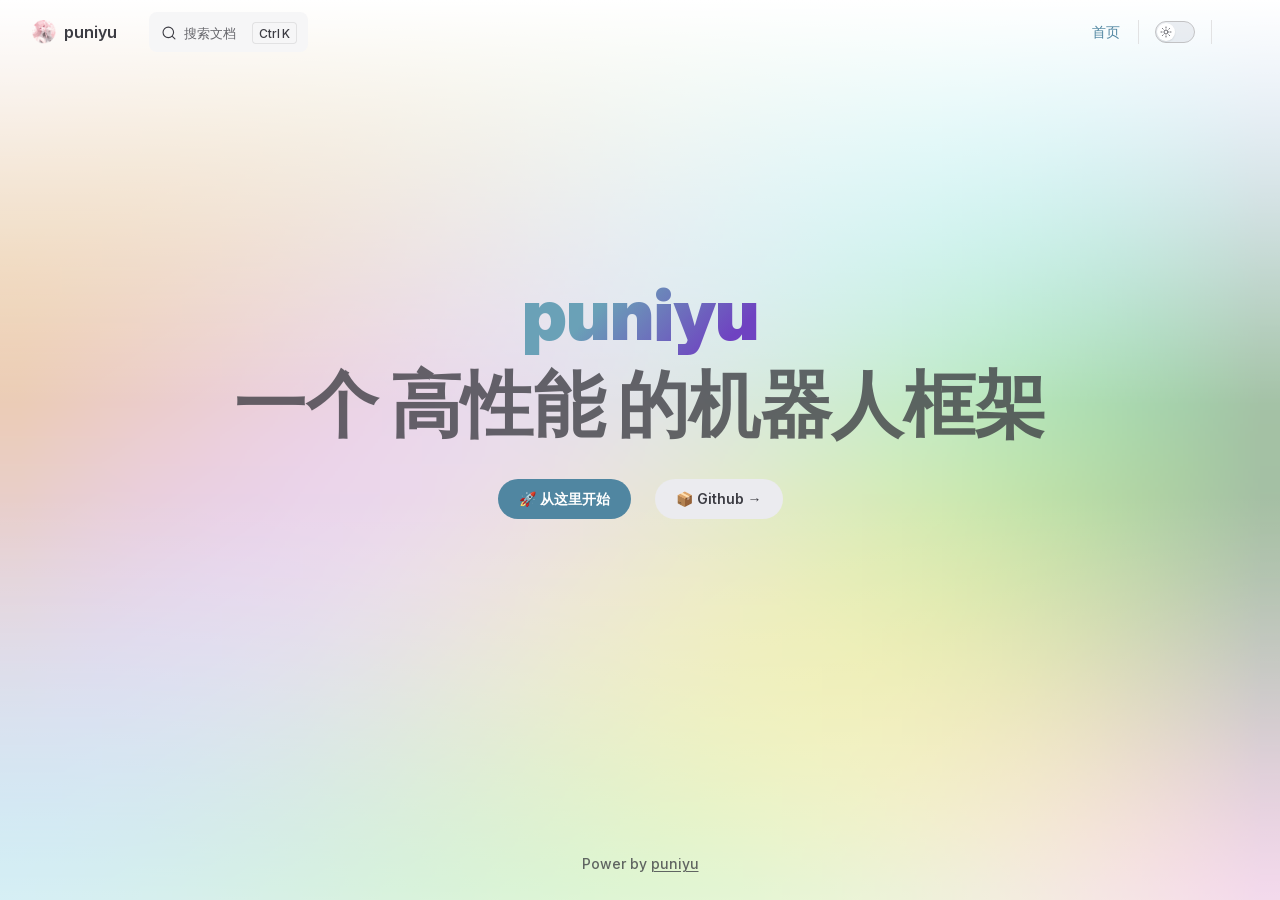
==== commit e4e46f72: "deploy: puniyu/docs@ecf1953cf08d454c52d09220427dcce647eab05c" ====
--- a/index.html
+++ b/index.html
@@ -1 +1 @@
-<!doctype html><html lang="zh-CN"><head><meta charset="utf-8" /><meta name="viewport" content="width=device-width,initial-scale=1" /><meta name="generator" content="VuePress 2.0.0-rc.30" /><meta name="theme" content="VuePress Theme Plume 1.0.0-rc.203" /><script id="check-mac-os">document.documentElement.classList.toggle('mac', /Mac|iPhone|iPod|iPad/i.test(navigator.platform))</script><script id="check-dark-mode">;(function () {const um= localStorage.getItem('vuepress-theme-appearance') || 'auto';const sm = window.matchMedia && window.matchMedia('(prefers-color-scheme: dark)').matches;const isDark = um === 'dark' || (um !== 'light' && sm);document.documentElement.dataset.theme = isDark ? 'dark' : 'light';})();</script><link rel="icon" type="image/x-icon" href="favicon.ico"><title>puniyu</title><meta name="description" content="puniyu 机器人框架使用文档"><link rel="preload" href="/assets/style-C-ZHxvVi.css" as="style"><link rel="stylesheet" href="/assets/style-C-ZHxvVi.css"><link rel="modulepreload" href="/assets/app-CreSO5EG.js"><link rel="modulepreload" href="/assets/rolldown-runtime-DK3Fl9T5.js"><link rel="modulepreload" href="/assets/vendor~app-CwabYWW0.js"><link rel="modulepreload" href="/assets/vue-CkteEWkq.js"><link rel="modulepreload" href="/assets/README-Cl_GqBNo.js"></head><body><div id="app"><!--[--><!--[--><div class="theme-plume vp-layout" vp-container data-v-44557c23><!--[--><!--[--><!--]--><!--[--><span tabindex="-1" data-v-0e494f4f></span><a href="#VPContent" class="vp-skip-link visually-hidden" data-v-0e494f4f> Skip to content </a><!--]--><!----><header class="vp-nav" data-v-44557c23 data-v-b17bcbc0><div class="vp-navbar" vp-navbar data-v-b17bcbc0 data-v-fef62b29><div class="wrapper" data-v-fef62b29><div class="container" data-v-fef62b29><div class="title" data-v-fef62b29><div class="vp-navbar-title" data-v-fef62b29 data-v-32a63ed1><a class="vp-link link no-icon title" href="/" data-v-32a63ed1><!--[--><!--[--><!--]--><!--[--><!--[--><!--[--><img class="vp-image dark logo" style="" src="/favicon.ico" alt data-v-2de9ba06><!--]--><!--[--><img class="vp-image light logo" style="" src="/favicon.ico" alt data-v-2de9ba06><!--]--><!--]--><!--]--><span data-v-32a63ed1>puniyu</span><!--[--><!--]--><!--]--><!--[--><!--]--><!----></a></div></div><div class="content" data-v-fef62b29><div class="content-body" data-v-fef62b29><!--[--><!--]--><div class="vp-navbar-search search" data-v-fef62b29><div class="search-wrapper" data-v-0da6ed93><!----><div id="local-search" data-v-0da6ed93><button type="button" class="mini-search mini-search-button" aria-label="搜索文档" data-v-0da6ed93><span class="mini-search-button-container"><span class="mini-search-search-icon vpi-mini-search" aria-label="search icon"></span><span class="mini-search-button-placeholder">搜索文档</span></span><span class="mini-search-button-keys"><kbd class="mini-search-button-key"></kbd><kbd class="mini-search-button-key">K</kbd></span></button></div></div></div><!--[--><!--]--><nav aria-labelledby="main-nav-aria-label" class="vp-navbar-menu menu" data-v-fef62b29 data-v-d4d3f0f7><span id="main-nav-aria-label" class="visually-hidden" data-v-d4d3f0f7>Main Navigation</span><!--[--><!--[--><a class="vp-link link navbar-menu-link active" href="/" tabindex="0" data-v-d4d3f0f7 data-v-0649e716><!--[--><!----><span data-v-0649e716>首页</span><!----><!--]--><!--[--><!--]--><!----></a><!--]--><!--]--></nav><!--[--><!--]--><!----><div class="vp-navbar-appearance appearance" data-v-fef62b29 data-v-697639b3><button class="vp-switch vp-switch-appearance" type="button" role="switch" aria-checked="false" title data-v-697639b3 data-v-a6733a30 data-v-e8a32888><span class="check" data-v-e8a32888><span class="icon" data-v-e8a32888><!--[--><span class="vpi-sun sun" data-v-a6733a30></span><span class="vpi-moon moon" data-v-a6733a30></span><!--]--></span></span></button></div><div class="vp-social-links vp-navbar-social-links social-links" data-v-fef62b29 data-v-a628b82b data-v-3f70288c><!--[--><a class="vp-social-link no-icon" href="https://github.com/puniyu/puniyu" aria-label="github" title="github" target="_blank" rel="noopener" data-v-3f70288c data-v-d60ff597><!----></a><!--]--></div><div class="vp-flyout vp-navbar-extra extra" data-v-fef62b29 data-v-ac86c9f1 data-v-dd9969a1><button type="button" class="button" aria-haspopup="true" aria-expanded="false" aria-label="extra navigation" data-v-dd9969a1><span class="vpi-more-horizontal icon" data-v-dd9969a1></span></button><div class="menu" data-v-dd9969a1><div class="vp-menu" data-v-dd9969a1 data-v-05add6c7><!----><!--[--><!--[--><!----><div class="group appearance" data-v-ac86c9f1><div class="item appearance" data-v-ac86c9f1><p class="label" data-v-ac86c9f1>外观</p><div class="appearance-action" data-v-ac86c9f1><button class="vp-switch vp-switch-appearance" type="button" role="switch" aria-checked="false" title data-v-ac86c9f1 data-v-a6733a30 data-v-e8a32888><span class="check" data-v-e8a32888><span class="icon" data-v-e8a32888><!--[--><span class="vpi-sun sun" data-v-a6733a30></span><span class="vpi-moon moon" data-v-a6733a30></span><!--]--></span></span></button></div></div></div><div class="group social" data-v-ac86c9f1><div class="item social-links" data-v-ac86c9f1><div class="vp-social-links social-links-list" data-v-ac86c9f1 data-v-3f70288c><!--[--><a class="vp-social-link no-icon" href="https://github.com/puniyu/puniyu" aria-label="github" title="github" target="_blank" rel="noopener" data-v-3f70288c data-v-d60ff597><!----></a><!--]--></div></div></div><!--]--><!--]--></div></div></div><!--[--><!--]--><button type="button" class="vp-navbar-hamburger hamburger" aria-label="mobile navigation" aria-expanded="false" aria-controls="nav-screen" data-v-fef62b29 data-v-ad006a25><span class="container" data-v-ad006a25><span class="top" data-v-ad006a25></span><span class="middle" data-v-ad006a25></span><span class="bottom" data-v-ad006a25></span></span></button></div></div></div></div><div class="divider" data-v-fef62b29><div class="divider-line" data-v-fef62b29></div></div></div><!----></header><!----><!--[--><!----><!----><!--]--><!--[--><div id="VPContent" vp-content class="vp-content is-home" data-v-44557c23 data-v-5e6470b0><div class="vp-home" data-v-5e6470b0 data-v-1a13d93d><!--[--><!--[--><div class="" data-v-1a13d93d><div class="vp-home-hero full once first tint-plate" data-v-1a13d93d data-v-1c99175d><div class="bg-filter" data-v-1c99175d data-v-a434ddc2><canvas width="32" height="32" data-v-a434ddc2></canvas></div><div class="hero-container" data-v-1c99175d><div class="hero-content" data-v-1c99175d><h1 class="hero-name" data-v-1c99175d>puniyu</h1><p class="hero-tagline" data-v-1c99175d>一个 高性能 的机器人框架</p><!----><div class="actions" data-v-1c99175d><div class="action" data-v-1c99175d><!--[--><a class="vp-button medium brand" href="/guide/start" data-v-1c99175d data-v-d6b51bc8><span class="button-content" data-v-d6b51bc8><!----><!--[--><span data-v-d6b51bc8>🚀 从这里开始</span><!--]--><!----><!----></span></a><a class="vp-button medium alt" href="https://github.com/puniyu/puniyu" target="_blank" rel="noopener noreferrer" data-v-1c99175d data-v-d6b51bc8><span class="button-content" data-v-d6b51bc8><!----><!--[--><span data-v-d6b51bc8>📦 Github →</span><!--]--><span class="visually-hidden" data-v-d6b51bc8>（在新窗口打开）</span><!----></span></a><!--]--></div></div></div></div></div></div><!--]--><!--]--></div></div><!--]--><button type="button" class="vp-back-to-top" aria-label="back to top" data-v-44557c23 style="display:none;" data-v-48de9c0f><span class="percent" data-allow-mismatch data-v-48de9c0f>0%</span><span class="show icon vpi-back-to-top" data-v-48de9c0f></span><svg aria-hidden="true" data-v-48de9c0f><circle cx="50%" cy="50%" data-allow-mismatch style="stroke-dasharray:calc(0% - 12.566370614359172px) calc(314.1592653589793% - 12.566370614359172px);" data-v-48de9c0f></circle></svg></button><svg xmlns="http://www.w3.org/2000/svg" width="24" height="24" viewbox="0 0 24 24" aria-label="sign down" class="vp-sign-down" aria-hidden="true" data-v-44557c23 style="display:none;" data-v-ad53bae8><g fill="none" stroke="currentColor" stroke-linecap="round" stroke-linejoin="round" stroke-width="2.5" data-v-ad53bae8><path d="m19 11l-7 6l-7-6" data-v-ad53bae8></path><path d="m19 5l-7 6l-7-6" opacity="0.6" data-v-ad53bae8></path></g></svg><footer class="vp-footer" vp-footer data-v-44557c23 data-v-96b5c81f><!--[--><div class="container" data-v-96b5c81f><div class="message" data-v-96b5c81f>Power by <a href="https://github.com/puniyu/puniyu">puniyu</a></div><!----></div><!--]--></footer><!--[--><!--]--><!--]--></div><!----><!--]--><!--[--><!--]--><!--]--></div><script type="module" src="/assets/app-CreSO5EG.js" defer></script></body></html>+<!doctype html><html lang="zh-CN"><head><meta charset="utf-8" /><meta name="viewport" content="width=device-width,initial-scale=1" /><meta name="generator" content="VuePress 2.0.0-rc.30" /><meta name="theme" content="VuePress Theme Plume 1.0.0-rc.203" /><script id="check-mac-os">document.documentElement.classList.toggle('mac', /Mac|iPhone|iPod|iPad/i.test(navigator.platform))</script><script id="check-dark-mode">;(function () {const um= localStorage.getItem('vuepress-theme-appearance') || 'auto';const sm = window.matchMedia && window.matchMedia('(prefers-color-scheme: dark)').matches;const isDark = um === 'dark' || (um !== 'light' && sm);document.documentElement.dataset.theme = isDark ? 'dark' : 'light';})();</script><link rel="icon" type="image/x-icon" href="favicon.ico"><title>puniyu</title><meta name="description" content="puniyu 机器人框架使用文档"><link rel="preload" href="/assets/style-C-ZHxvVi.css" as="style"><link rel="stylesheet" href="/assets/style-C-ZHxvVi.css"><link rel="modulepreload" href="/assets/app-CMzaq2cq.js"><link rel="modulepreload" href="/assets/rolldown-runtime-DK3Fl9T5.js"><link rel="modulepreload" href="/assets/vendor~app-d5c-ZiBQ.js"><link rel="modulepreload" href="/assets/vue-CkteEWkq.js"><link rel="modulepreload" href="/assets/README-DQV-XPGZ.js"></head><body><div id="app"><!--[--><!--[--><div class="theme-plume vp-layout" vp-container data-v-44557c23><!--[--><!--[--><!--]--><!--[--><span tabindex="-1" data-v-0e494f4f></span><a href="#VPContent" class="vp-skip-link visually-hidden" data-v-0e494f4f> Skip to content </a><!--]--><!----><header class="vp-nav" data-v-44557c23 data-v-b17bcbc0><div class="vp-navbar" vp-navbar data-v-b17bcbc0 data-v-fef62b29><div class="wrapper" data-v-fef62b29><div class="container" data-v-fef62b29><div class="title" data-v-fef62b29><div class="vp-navbar-title" data-v-fef62b29 data-v-32a63ed1><a class="vp-link link no-icon title" href="/" data-v-32a63ed1><!--[--><!--[--><!--]--><!--[--><!--[--><!--[--><img class="vp-image dark logo" style="" src="/favicon.ico" alt data-v-2de9ba06><!--]--><!--[--><img class="vp-image light logo" style="" src="/favicon.ico" alt data-v-2de9ba06><!--]--><!--]--><!--]--><span data-v-32a63ed1>puniyu</span><!--[--><!--]--><!--]--><!--[--><!--]--><!----></a></div></div><div class="content" data-v-fef62b29><div class="content-body" data-v-fef62b29><!--[--><!--]--><div class="vp-navbar-search search" data-v-fef62b29><div class="search-wrapper" data-v-0da6ed93><!----><div id="local-search" data-v-0da6ed93><button type="button" class="mini-search mini-search-button" aria-label="搜索文档" data-v-0da6ed93><span class="mini-search-button-container"><span class="mini-search-search-icon vpi-mini-search" aria-label="search icon"></span><span class="mini-search-button-placeholder">搜索文档</span></span><span class="mini-search-button-keys"><kbd class="mini-search-button-key"></kbd><kbd class="mini-search-button-key">K</kbd></span></button></div></div></div><!--[--><!--]--><nav aria-labelledby="main-nav-aria-label" class="vp-navbar-menu menu" data-v-fef62b29 data-v-d4d3f0f7><span id="main-nav-aria-label" class="visually-hidden" data-v-d4d3f0f7>Main Navigation</span><!--[--><!--[--><a class="vp-link link navbar-menu-link active" href="/" tabindex="0" data-v-d4d3f0f7 data-v-0649e716><!--[--><!----><span data-v-0649e716>首页</span><!----><!--]--><!--[--><!--]--><!----></a><!--]--><!--]--></nav><!--[--><!--]--><!----><div class="vp-navbar-appearance appearance" data-v-fef62b29 data-v-697639b3><button class="vp-switch vp-switch-appearance" type="button" role="switch" aria-checked="false" title data-v-697639b3 data-v-a6733a30 data-v-e8a32888><span class="check" data-v-e8a32888><span class="icon" data-v-e8a32888><!--[--><span class="vpi-sun sun" data-v-a6733a30></span><span class="vpi-moon moon" data-v-a6733a30></span><!--]--></span></span></button></div><div class="vp-social-links vp-navbar-social-links social-links" data-v-fef62b29 data-v-a628b82b data-v-3f70288c><!--[--><a class="vp-social-link no-icon" href="https://github.com/puniyu/puniyu" aria-label="github" title="github" target="_blank" rel="noopener" data-v-3f70288c data-v-d60ff597><!----></a><!--]--></div><div class="vp-flyout vp-navbar-extra extra" data-v-fef62b29 data-v-ac86c9f1 data-v-dd9969a1><button type="button" class="button" aria-haspopup="true" aria-expanded="false" aria-label="extra navigation" data-v-dd9969a1><span class="vpi-more-horizontal icon" data-v-dd9969a1></span></button><div class="menu" data-v-dd9969a1><div class="vp-menu" data-v-dd9969a1 data-v-05add6c7><!----><!--[--><!--[--><!----><div class="group appearance" data-v-ac86c9f1><div class="item appearance" data-v-ac86c9f1><p class="label" data-v-ac86c9f1>外观</p><div class="appearance-action" data-v-ac86c9f1><button class="vp-switch vp-switch-appearance" type="button" role="switch" aria-checked="false" title data-v-ac86c9f1 data-v-a6733a30 data-v-e8a32888><span class="check" data-v-e8a32888><span class="icon" data-v-e8a32888><!--[--><span class="vpi-sun sun" data-v-a6733a30></span><span class="vpi-moon moon" data-v-a6733a30></span><!--]--></span></span></button></div></div></div><div class="group social" data-v-ac86c9f1><div class="item social-links" data-v-ac86c9f1><div class="vp-social-links social-links-list" data-v-ac86c9f1 data-v-3f70288c><!--[--><a class="vp-social-link no-icon" href="https://github.com/puniyu/puniyu" aria-label="github" title="github" target="_blank" rel="noopener" data-v-3f70288c data-v-d60ff597><!----></a><!--]--></div></div></div><!--]--><!--]--></div></div></div><!--[--><!--]--><button type="button" class="vp-navbar-hamburger hamburger" aria-label="mobile navigation" aria-expanded="false" aria-controls="nav-screen" data-v-fef62b29 data-v-ad006a25><span class="container" data-v-ad006a25><span class="top" data-v-ad006a25></span><span class="middle" data-v-ad006a25></span><span class="bottom" data-v-ad006a25></span></span></button></div></div></div></div><div class="divider" data-v-fef62b29><div class="divider-line" data-v-fef62b29></div></div></div><!----></header><!----><!--[--><!----><!----><!--]--><!--[--><div id="VPContent" vp-content class="vp-content is-home" data-v-44557c23 data-v-5e6470b0><div class="vp-home" data-v-5e6470b0 data-v-1a13d93d><!--[--><!--[--><div class="" data-v-1a13d93d><div class="vp-home-hero full once first tint-plate" data-v-1a13d93d data-v-1c99175d><div class="bg-filter" data-v-1c99175d data-v-a434ddc2><canvas width="32" height="32" data-v-a434ddc2></canvas></div><div class="hero-container" data-v-1c99175d><div class="hero-content" data-v-1c99175d><h1 class="hero-name" data-v-1c99175d>puniyu</h1><p class="hero-tagline" data-v-1c99175d>一个 高性能 的机器人框架</p><!----><div class="actions" data-v-1c99175d><div class="action" data-v-1c99175d><!--[--><a class="vp-button medium brand" href="/guide/start" data-v-1c99175d data-v-d6b51bc8><span class="button-content" data-v-d6b51bc8><!----><!--[--><span data-v-d6b51bc8>🚀 从这里开始</span><!--]--><!----><!----></span></a><a class="vp-button medium alt" href="https://github.com/puniyu/puniyu" target="_blank" rel="noopener noreferrer" data-v-1c99175d data-v-d6b51bc8><span class="button-content" data-v-d6b51bc8><!----><!--[--><span data-v-d6b51bc8>📦 Github →</span><!--]--><span class="visually-hidden" data-v-d6b51bc8>（在新窗口打开）</span><!----></span></a><!--]--></div></div></div></div></div></div><!--]--><!--]--></div></div><!--]--><button type="button" class="vp-back-to-top" aria-label="back to top" data-v-44557c23 style="display:none;" data-v-48de9c0f><span class="percent" data-allow-mismatch data-v-48de9c0f>0%</span><span class="show icon vpi-back-to-top" data-v-48de9c0f></span><svg aria-hidden="true" data-v-48de9c0f><circle cx="50%" cy="50%" data-allow-mismatch style="stroke-dasharray:calc(0% - 12.566370614359172px) calc(314.1592653589793% - 12.566370614359172px);" data-v-48de9c0f></circle></svg></button><svg xmlns="http://www.w3.org/2000/svg" width="24" height="24" viewbox="0 0 24 24" aria-label="sign down" class="vp-sign-down" aria-hidden="true" data-v-44557c23 style="display:none;" data-v-ad53bae8><g fill="none" stroke="currentColor" stroke-linecap="round" stroke-linejoin="round" stroke-width="2.5" data-v-ad53bae8><path d="m19 11l-7 6l-7-6" data-v-ad53bae8></path><path d="m19 5l-7 6l-7-6" opacity="0.6" data-v-ad53bae8></path></g></svg><footer class="vp-footer" vp-footer data-v-44557c23 data-v-96b5c81f><!--[--><div class="container" data-v-96b5c81f><div class="message" data-v-96b5c81f>Power by <a href="https://github.com/puniyu/puniyu">puniyu</a></div><!----></div><!--]--></footer><!--[--><!--]--><!--]--></div><!----><!--]--><!--[--><!--]--><!--]--></div><script type="module" src="/assets/app-CMzaq2cq.js" defer></script></body></html>
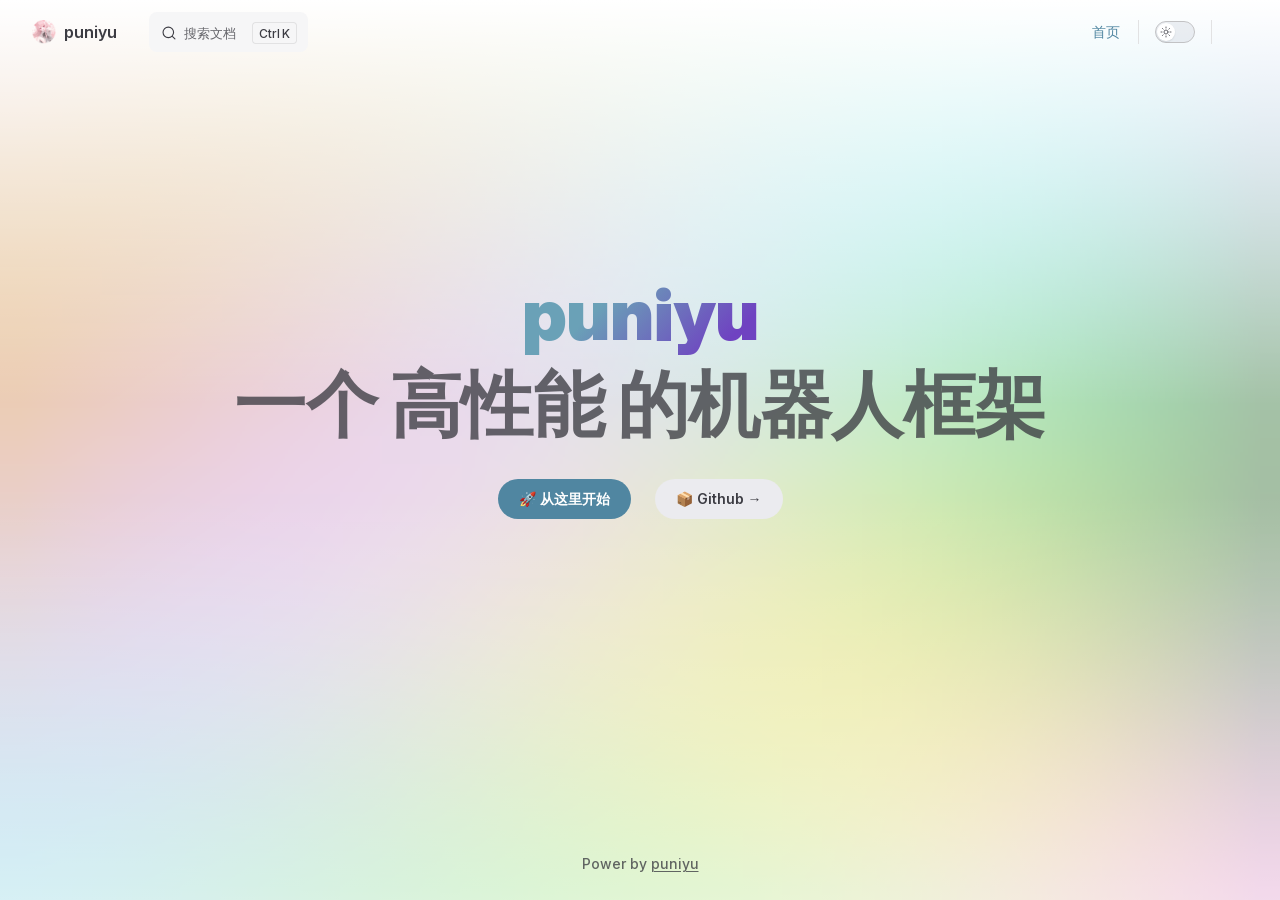
==== commit 19d9fe78: "deploy: puniyu/docs@e1d10af06acc5b745b7104a1193606675e63317c" ====
--- a/index.html
+++ b/index.html
@@ -1 +1 @@
-<!doctype html><html lang="zh-CN"><head><meta charset="utf-8" /><meta name="viewport" content="width=device-width,initial-scale=1" /><meta name="generator" content="VuePress 2.0.0-rc.30" /><meta name="theme" content="VuePress Theme Plume 1.0.0-rc.203" /><script id="check-mac-os">document.documentElement.classList.toggle('mac', /Mac|iPhone|iPod|iPad/i.test(navigator.platform))</script><script id="check-dark-mode">;(function () {const um= localStorage.getItem('vuepress-theme-appearance') || 'auto';const sm = window.matchMedia && window.matchMedia('(prefers-color-scheme: dark)').matches;const isDark = um === 'dark' || (um !== 'light' && sm);document.documentElement.dataset.theme = isDark ? 'dark' : 'light';})();</script><link rel="icon" type="image/x-icon" href="favicon.ico"><title>puniyu</title><meta name="description" content="puniyu 机器人框架使用文档"><link rel="preload" href="/assets/style-C-ZHxvVi.css" as="style"><link rel="stylesheet" href="/assets/style-C-ZHxvVi.css"><link rel="modulepreload" href="/assets/app-CMzaq2cq.js"><link rel="modulepreload" href="/assets/rolldown-runtime-DK3Fl9T5.js"><link rel="modulepreload" href="/assets/vendor~app-d5c-ZiBQ.js"><link rel="modulepreload" href="/assets/vue-CkteEWkq.js"><link rel="modulepreload" href="/assets/README-DQV-XPGZ.js"></head><body><div id="app"><!--[--><!--[--><div class="theme-plume vp-layout" vp-container data-v-44557c23><!--[--><!--[--><!--]--><!--[--><span tabindex="-1" data-v-0e494f4f></span><a href="#VPContent" class="vp-skip-link visually-hidden" data-v-0e494f4f> Skip to content </a><!--]--><!----><header class="vp-nav" data-v-44557c23 data-v-b17bcbc0><div class="vp-navbar" vp-navbar data-v-b17bcbc0 data-v-fef62b29><div class="wrapper" data-v-fef62b29><div class="container" data-v-fef62b29><div class="title" data-v-fef62b29><div class="vp-navbar-title" data-v-fef62b29 data-v-32a63ed1><a class="vp-link link no-icon title" href="/" data-v-32a63ed1><!--[--><!--[--><!--]--><!--[--><!--[--><!--[--><img class="vp-image dark logo" style="" src="/favicon.ico" alt data-v-2de9ba06><!--]--><!--[--><img class="vp-image light logo" style="" src="/favicon.ico" alt data-v-2de9ba06><!--]--><!--]--><!--]--><span data-v-32a63ed1>puniyu</span><!--[--><!--]--><!--]--><!--[--><!--]--><!----></a></div></div><div class="content" data-v-fef62b29><div class="content-body" data-v-fef62b29><!--[--><!--]--><div class="vp-navbar-search search" data-v-fef62b29><div class="search-wrapper" data-v-0da6ed93><!----><div id="local-search" data-v-0da6ed93><button type="button" class="mini-search mini-search-button" aria-label="搜索文档" data-v-0da6ed93><span class="mini-search-button-container"><span class="mini-search-search-icon vpi-mini-search" aria-label="search icon"></span><span class="mini-search-button-placeholder">搜索文档</span></span><span class="mini-search-button-keys"><kbd class="mini-search-button-key"></kbd><kbd class="mini-search-button-key">K</kbd></span></button></div></div></div><!--[--><!--]--><nav aria-labelledby="main-nav-aria-label" class="vp-navbar-menu menu" data-v-fef62b29 data-v-d4d3f0f7><span id="main-nav-aria-label" class="visually-hidden" data-v-d4d3f0f7>Main Navigation</span><!--[--><!--[--><a class="vp-link link navbar-menu-link active" href="/" tabindex="0" data-v-d4d3f0f7 data-v-0649e716><!--[--><!----><span data-v-0649e716>首页</span><!----><!--]--><!--[--><!--]--><!----></a><!--]--><!--]--></nav><!--[--><!--]--><!----><div class="vp-navbar-appearance appearance" data-v-fef62b29 data-v-697639b3><button class="vp-switch vp-switch-appearance" type="button" role="switch" aria-checked="false" title data-v-697639b3 data-v-a6733a30 data-v-e8a32888><span class="check" data-v-e8a32888><span class="icon" data-v-e8a32888><!--[--><span class="vpi-sun sun" data-v-a6733a30></span><span class="vpi-moon moon" data-v-a6733a30></span><!--]--></span></span></button></div><div class="vp-social-links vp-navbar-social-links social-links" data-v-fef62b29 data-v-a628b82b data-v-3f70288c><!--[--><a class="vp-social-link no-icon" href="https://github.com/puniyu/puniyu" aria-label="github" title="github" target="_blank" rel="noopener" data-v-3f70288c data-v-d60ff597><!----></a><!--]--></div><div class="vp-flyout vp-navbar-extra extra" data-v-fef62b29 data-v-ac86c9f1 data-v-dd9969a1><button type="button" class="button" aria-haspopup="true" aria-expanded="false" aria-label="extra navigation" data-v-dd9969a1><span class="vpi-more-horizontal icon" data-v-dd9969a1></span></button><div class="menu" data-v-dd9969a1><div class="vp-menu" data-v-dd9969a1 data-v-05add6c7><!----><!--[--><!--[--><!----><div class="group appearance" data-v-ac86c9f1><div class="item appearance" data-v-ac86c9f1><p class="label" data-v-ac86c9f1>外观</p><div class="appearance-action" data-v-ac86c9f1><button class="vp-switch vp-switch-appearance" type="button" role="switch" aria-checked="false" title data-v-ac86c9f1 data-v-a6733a30 data-v-e8a32888><span class="check" data-v-e8a32888><span class="icon" data-v-e8a32888><!--[--><span class="vpi-sun sun" data-v-a6733a30></span><span class="vpi-moon moon" data-v-a6733a30></span><!--]--></span></span></button></div></div></div><div class="group social" data-v-ac86c9f1><div class="item social-links" data-v-ac86c9f1><div class="vp-social-links social-links-list" data-v-ac86c9f1 data-v-3f70288c><!--[--><a class="vp-social-link no-icon" href="https://github.com/puniyu/puniyu" aria-label="github" title="github" target="_blank" rel="noopener" data-v-3f70288c data-v-d60ff597><!----></a><!--]--></div></div></div><!--]--><!--]--></div></div></div><!--[--><!--]--><button type="button" class="vp-navbar-hamburger hamburger" aria-label="mobile navigation" aria-expanded="false" aria-controls="nav-screen" data-v-fef62b29 data-v-ad006a25><span class="container" data-v-ad006a25><span class="top" data-v-ad006a25></span><span class="middle" data-v-ad006a25></span><span class="bottom" data-v-ad006a25></span></span></button></div></div></div></div><div class="divider" data-v-fef62b29><div class="divider-line" data-v-fef62b29></div></div></div><!----></header><!----><!--[--><!----><!----><!--]--><!--[--><div id="VPContent" vp-content class="vp-content is-home" data-v-44557c23 data-v-5e6470b0><div class="vp-home" data-v-5e6470b0 data-v-1a13d93d><!--[--><!--[--><div class="" data-v-1a13d93d><div class="vp-home-hero full once first tint-plate" data-v-1a13d93d data-v-1c99175d><div class="bg-filter" data-v-1c99175d data-v-a434ddc2><canvas width="32" height="32" data-v-a434ddc2></canvas></div><div class="hero-container" data-v-1c99175d><div class="hero-content" data-v-1c99175d><h1 class="hero-name" data-v-1c99175d>puniyu</h1><p class="hero-tagline" data-v-1c99175d>一个 高性能 的机器人框架</p><!----><div class="actions" data-v-1c99175d><div class="action" data-v-1c99175d><!--[--><a class="vp-button medium brand" href="/guide/start" data-v-1c99175d data-v-d6b51bc8><span class="button-content" data-v-d6b51bc8><!----><!--[--><span data-v-d6b51bc8>🚀 从这里开始</span><!--]--><!----><!----></span></a><a class="vp-button medium alt" href="https://github.com/puniyu/puniyu" target="_blank" rel="noopener noreferrer" data-v-1c99175d data-v-d6b51bc8><span class="button-content" data-v-d6b51bc8><!----><!--[--><span data-v-d6b51bc8>📦 Github →</span><!--]--><span class="visually-hidden" data-v-d6b51bc8>（在新窗口打开）</span><!----></span></a><!--]--></div></div></div></div></div></div><!--]--><!--]--></div></div><!--]--><button type="button" class="vp-back-to-top" aria-label="back to top" data-v-44557c23 style="display:none;" data-v-48de9c0f><span class="percent" data-allow-mismatch data-v-48de9c0f>0%</span><span class="show icon vpi-back-to-top" data-v-48de9c0f></span><svg aria-hidden="true" data-v-48de9c0f><circle cx="50%" cy="50%" data-allow-mismatch style="stroke-dasharray:calc(0% - 12.566370614359172px) calc(314.1592653589793% - 12.566370614359172px);" data-v-48de9c0f></circle></svg></button><svg xmlns="http://www.w3.org/2000/svg" width="24" height="24" viewbox="0 0 24 24" aria-label="sign down" class="vp-sign-down" aria-hidden="true" data-v-44557c23 style="display:none;" data-v-ad53bae8><g fill="none" stroke="currentColor" stroke-linecap="round" stroke-linejoin="round" stroke-width="2.5" data-v-ad53bae8><path d="m19 11l-7 6l-7-6" data-v-ad53bae8></path><path d="m19 5l-7 6l-7-6" opacity="0.6" data-v-ad53bae8></path></g></svg><footer class="vp-footer" vp-footer data-v-44557c23 data-v-96b5c81f><!--[--><div class="container" data-v-96b5c81f><div class="message" data-v-96b5c81f>Power by <a href="https://github.com/puniyu/puniyu">puniyu</a></div><!----></div><!--]--></footer><!--[--><!--]--><!--]--></div><!----><!--]--><!--[--><!--]--><!--]--></div><script type="module" src="/assets/app-CMzaq2cq.js" defer></script></body></html>+<!doctype html><html lang="zh-CN"><head><meta charset="utf-8" /><meta name="viewport" content="width=device-width,initial-scale=1" /><meta name="generator" content="VuePress 2.0.0-rc.30" /><meta name="theme" content="VuePress Theme Plume 1.0.0-rc.203" /><script id="check-mac-os">document.documentElement.classList.toggle('mac', /Mac|iPhone|iPod|iPad/i.test(navigator.platform))</script><script id="check-dark-mode">;(function () {const um= localStorage.getItem('vuepress-theme-appearance') || 'auto';const sm = window.matchMedia && window.matchMedia('(prefers-color-scheme: dark)').matches;const isDark = um === 'dark' || (um !== 'light' && sm);document.documentElement.dataset.theme = isDark ? 'dark' : 'light';})();</script><link rel="icon" type="image/x-icon" href="favicon.ico"><title>puniyu</title><meta name="description" content="puniyu 机器人框架使用文档"><link rel="preload" href="/assets/style-C-ZHxvVi.css" as="style"><link rel="stylesheet" href="/assets/style-C-ZHxvVi.css"><link rel="modulepreload" href="/assets/app-DhBZEwjN.js"><link rel="modulepreload" href="/assets/rolldown-runtime-DK3Fl9T5.js"><link rel="modulepreload" href="/assets/vendor~app-CyX7B6jE.js"><link rel="modulepreload" href="/assets/vue-CkteEWkq.js"><link rel="modulepreload" href="/assets/README-DpJp-Alw.js"></head><body><div id="app"><!--[--><!--[--><div class="theme-plume vp-layout" vp-container data-v-44557c23><!--[--><!--[--><!--]--><!--[--><span tabindex="-1" data-v-0e494f4f></span><a href="#VPContent" class="vp-skip-link visually-hidden" data-v-0e494f4f> Skip to content </a><!--]--><!----><header class="vp-nav" data-v-44557c23 data-v-b17bcbc0><div class="vp-navbar" vp-navbar data-v-b17bcbc0 data-v-fef62b29><div class="wrapper" data-v-fef62b29><div class="container" data-v-fef62b29><div class="title" data-v-fef62b29><div class="vp-navbar-title" data-v-fef62b29 data-v-32a63ed1><a class="vp-link link no-icon title" href="/" data-v-32a63ed1><!--[--><!--[--><!--]--><!--[--><!--[--><!--[--><img class="vp-image dark logo" style="" src="/favicon.ico" alt data-v-2de9ba06><!--]--><!--[--><img class="vp-image light logo" style="" src="/favicon.ico" alt data-v-2de9ba06><!--]--><!--]--><!--]--><span data-v-32a63ed1>puniyu</span><!--[--><!--]--><!--]--><!--[--><!--]--><!----></a></div></div><div class="content" data-v-fef62b29><div class="content-body" data-v-fef62b29><!--[--><!--]--><div class="vp-navbar-search search" data-v-fef62b29><div class="search-wrapper" data-v-0da6ed93><!----><div id="local-search" data-v-0da6ed93><button type="button" class="mini-search mini-search-button" aria-label="搜索文档" data-v-0da6ed93><span class="mini-search-button-container"><span class="mini-search-search-icon vpi-mini-search" aria-label="search icon"></span><span class="mini-search-button-placeholder">搜索文档</span></span><span class="mini-search-button-keys"><kbd class="mini-search-button-key"></kbd><kbd class="mini-search-button-key">K</kbd></span></button></div></div></div><!--[--><!--]--><nav aria-labelledby="main-nav-aria-label" class="vp-navbar-menu menu" data-v-fef62b29 data-v-d4d3f0f7><span id="main-nav-aria-label" class="visually-hidden" data-v-d4d3f0f7>Main Navigation</span><!--[--><!--[--><a class="vp-link link navbar-menu-link active" href="/" tabindex="0" data-v-d4d3f0f7 data-v-0649e716><!--[--><!----><span data-v-0649e716>首页</span><!----><!--]--><!--[--><!--]--><!----></a><!--]--><!--]--></nav><!--[--><!--]--><!----><div class="vp-navbar-appearance appearance" data-v-fef62b29 data-v-697639b3><button class="vp-switch vp-switch-appearance" type="button" role="switch" aria-checked="false" title data-v-697639b3 data-v-a6733a30 data-v-e8a32888><span class="check" data-v-e8a32888><span class="icon" data-v-e8a32888><!--[--><span class="vpi-sun sun" data-v-a6733a30></span><span class="vpi-moon moon" data-v-a6733a30></span><!--]--></span></span></button></div><div class="vp-social-links vp-navbar-social-links social-links" data-v-fef62b29 data-v-a628b82b data-v-3f70288c><!--[--><a class="vp-social-link no-icon" href="https://github.com/puniyu/puniyu" aria-label="github" title="github" target="_blank" rel="noopener" data-v-3f70288c data-v-d60ff597><!----></a><!--]--></div><div class="vp-flyout vp-navbar-extra extra" data-v-fef62b29 data-v-ac86c9f1 data-v-dd9969a1><button type="button" class="button" aria-haspopup="true" aria-expanded="false" aria-label="extra navigation" data-v-dd9969a1><span class="vpi-more-horizontal icon" data-v-dd9969a1></span></button><div class="menu" data-v-dd9969a1><div class="vp-menu" data-v-dd9969a1 data-v-05add6c7><!----><!--[--><!--[--><!----><div class="group appearance" data-v-ac86c9f1><div class="item appearance" data-v-ac86c9f1><p class="label" data-v-ac86c9f1>外观</p><div class="appearance-action" data-v-ac86c9f1><button class="vp-switch vp-switch-appearance" type="button" role="switch" aria-checked="false" title data-v-ac86c9f1 data-v-a6733a30 data-v-e8a32888><span class="check" data-v-e8a32888><span class="icon" data-v-e8a32888><!--[--><span class="vpi-sun sun" data-v-a6733a30></span><span class="vpi-moon moon" data-v-a6733a30></span><!--]--></span></span></button></div></div></div><div class="group social" data-v-ac86c9f1><div class="item social-links" data-v-ac86c9f1><div class="vp-social-links social-links-list" data-v-ac86c9f1 data-v-3f70288c><!--[--><a class="vp-social-link no-icon" href="https://github.com/puniyu/puniyu" aria-label="github" title="github" target="_blank" rel="noopener" data-v-3f70288c data-v-d60ff597><!----></a><!--]--></div></div></div><!--]--><!--]--></div></div></div><!--[--><!--]--><button type="button" class="vp-navbar-hamburger hamburger" aria-label="mobile navigation" aria-expanded="false" aria-controls="nav-screen" data-v-fef62b29 data-v-ad006a25><span class="container" data-v-ad006a25><span class="top" data-v-ad006a25></span><span class="middle" data-v-ad006a25></span><span class="bottom" data-v-ad006a25></span></span></button></div></div></div></div><div class="divider" data-v-fef62b29><div class="divider-line" data-v-fef62b29></div></div></div><!----></header><!----><!--[--><!----><!----><!--]--><!--[--><div id="VPContent" vp-content class="vp-content is-home" data-v-44557c23 data-v-5e6470b0><div class="vp-home" data-v-5e6470b0 data-v-1a13d93d><!--[--><!--[--><div class="" data-v-1a13d93d><div class="vp-home-hero full once first tint-plate" data-v-1a13d93d data-v-1c99175d><div class="bg-filter" data-v-1c99175d data-v-a434ddc2><canvas width="32" height="32" data-v-a434ddc2></canvas></div><div class="hero-container" data-v-1c99175d><div class="hero-content" data-v-1c99175d><h1 class="hero-name" data-v-1c99175d>puniyu</h1><p class="hero-tagline" data-v-1c99175d>一个 高性能 的机器人框架</p><!----><div class="actions" data-v-1c99175d><div class="action" data-v-1c99175d><!--[--><a class="vp-button medium brand" href="/guide/start" data-v-1c99175d data-v-d6b51bc8><span class="button-content" data-v-d6b51bc8><!----><!--[--><span data-v-d6b51bc8>🚀 从这里开始</span><!--]--><!----><!----></span></a><a class="vp-button medium alt" href="https://github.com/puniyu/puniyu" target="_blank" rel="noopener noreferrer" data-v-1c99175d data-v-d6b51bc8><span class="button-content" data-v-d6b51bc8><!----><!--[--><span data-v-d6b51bc8>📦 Github →</span><!--]--><span class="visually-hidden" data-v-d6b51bc8>（在新窗口打开）</span><!----></span></a><!--]--></div></div></div></div></div></div><!--]--><!--]--></div></div><!--]--><button type="button" class="vp-back-to-top" aria-label="back to top" data-v-44557c23 style="display:none;" data-v-48de9c0f><span class="percent" data-allow-mismatch data-v-48de9c0f>0%</span><span class="show icon vpi-back-to-top" data-v-48de9c0f></span><svg aria-hidden="true" data-v-48de9c0f><circle cx="50%" cy="50%" data-allow-mismatch style="stroke-dasharray:calc(0% - 12.566370614359172px) calc(314.1592653589793% - 12.566370614359172px);" data-v-48de9c0f></circle></svg></button><svg xmlns="http://www.w3.org/2000/svg" width="24" height="24" viewbox="0 0 24 24" aria-label="sign down" class="vp-sign-down" aria-hidden="true" data-v-44557c23 style="display:none;" data-v-ad53bae8><g fill="none" stroke="currentColor" stroke-linecap="round" stroke-linejoin="round" stroke-width="2.5" data-v-ad53bae8><path d="m19 11l-7 6l-7-6" data-v-ad53bae8></path><path d="m19 5l-7 6l-7-6" opacity="0.6" data-v-ad53bae8></path></g></svg><footer class="vp-footer" vp-footer data-v-44557c23 data-v-96b5c81f><!--[--><div class="container" data-v-96b5c81f><div class="message" data-v-96b5c81f>Power by <a href="https://github.com/puniyu/puniyu">puniyu</a></div><!----></div><!--]--></footer><!--[--><!--]--><!--]--></div><!----><!--]--><!--[--><!--]--><!--]--></div><script type="module" src="/assets/app-DhBZEwjN.js" defer></script></body></html>
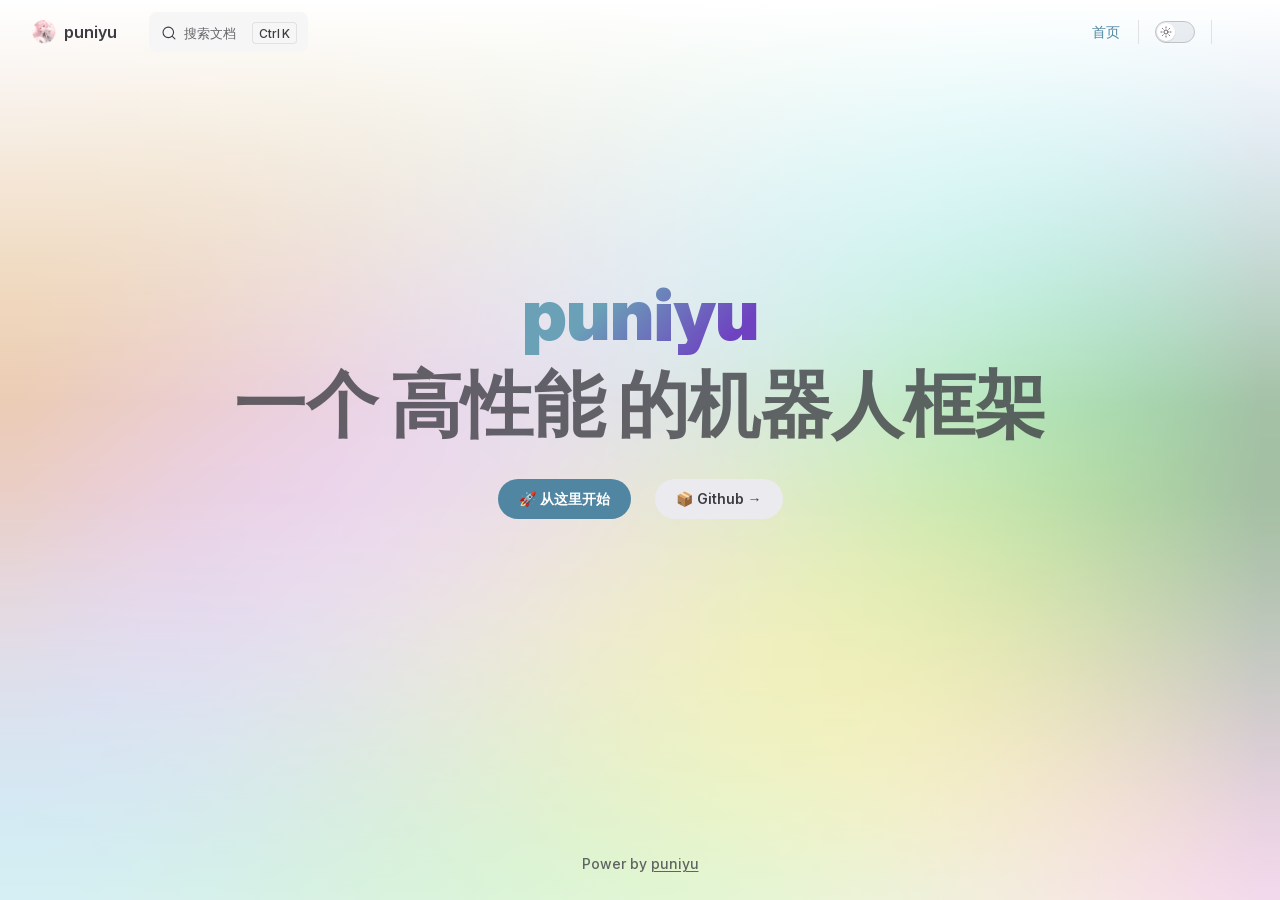
==== commit bed664af: "deploy: puniyu/docs@4d0e1f0c1c7bd0cc9d46b25a4a4676dd464923db" ====
--- a/index.html
+++ b/index.html
@@ -1 +1 @@
-<!doctype html><html lang="zh-CN"><head><meta charset="utf-8" /><meta name="viewport" content="width=device-width,initial-scale=1" /><meta name="generator" content="VuePress 2.0.0-rc.30" /><meta name="theme" content="VuePress Theme Plume 1.0.0-rc.203" /><script id="check-mac-os">document.documentElement.classList.toggle('mac', /Mac|iPhone|iPod|iPad/i.test(navigator.platform))</script><script id="check-dark-mode">;(function () {const um= localStorage.getItem('vuepress-theme-appearance') || 'auto';const sm = window.matchMedia && window.matchMedia('(prefers-color-scheme: dark)').matches;const isDark = um === 'dark' || (um !== 'light' && sm);document.documentElement.dataset.theme = isDark ? 'dark' : 'light';})();</script><link rel="icon" type="image/x-icon" href="favicon.ico"><title>puniyu</title><meta name="description" content="puniyu 机器人框架使用文档"><link rel="preload" href="/assets/style-C-ZHxvVi.css" as="style"><link rel="stylesheet" href="/assets/style-C-ZHxvVi.css"><link rel="modulepreload" href="/assets/app-DhBZEwjN.js"><link rel="modulepreload" href="/assets/rolldown-runtime-DK3Fl9T5.js"><link rel="modulepreload" href="/assets/vendor~app-CyX7B6jE.js"><link rel="modulepreload" href="/assets/vue-CkteEWkq.js"><link rel="modulepreload" href="/assets/README-DpJp-Alw.js"></head><body><div id="app"><!--[--><!--[--><div class="theme-plume vp-layout" vp-container data-v-44557c23><!--[--><!--[--><!--]--><!--[--><span tabindex="-1" data-v-0e494f4f></span><a href="#VPContent" class="vp-skip-link visually-hidden" data-v-0e494f4f> Skip to content </a><!--]--><!----><header class="vp-nav" data-v-44557c23 data-v-b17bcbc0><div class="vp-navbar" vp-navbar data-v-b17bcbc0 data-v-fef62b29><div class="wrapper" data-v-fef62b29><div class="container" data-v-fef62b29><div class="title" data-v-fef62b29><div class="vp-navbar-title" data-v-fef62b29 data-v-32a63ed1><a class="vp-link link no-icon title" href="/" data-v-32a63ed1><!--[--><!--[--><!--]--><!--[--><!--[--><!--[--><img class="vp-image dark logo" style="" src="/favicon.ico" alt data-v-2de9ba06><!--]--><!--[--><img class="vp-image light logo" style="" src="/favicon.ico" alt data-v-2de9ba06><!--]--><!--]--><!--]--><span data-v-32a63ed1>puniyu</span><!--[--><!--]--><!--]--><!--[--><!--]--><!----></a></div></div><div class="content" data-v-fef62b29><div class="content-body" data-v-fef62b29><!--[--><!--]--><div class="vp-navbar-search search" data-v-fef62b29><div class="search-wrapper" data-v-0da6ed93><!----><div id="local-search" data-v-0da6ed93><button type="button" class="mini-search mini-search-button" aria-label="搜索文档" data-v-0da6ed93><span class="mini-search-button-container"><span class="mini-search-search-icon vpi-mini-search" aria-label="search icon"></span><span class="mini-search-button-placeholder">搜索文档</span></span><span class="mini-search-button-keys"><kbd class="mini-search-button-key"></kbd><kbd class="mini-search-button-key">K</kbd></span></button></div></div></div><!--[--><!--]--><nav aria-labelledby="main-nav-aria-label" class="vp-navbar-menu menu" data-v-fef62b29 data-v-d4d3f0f7><span id="main-nav-aria-label" class="visually-hidden" data-v-d4d3f0f7>Main Navigation</span><!--[--><!--[--><a class="vp-link link navbar-menu-link active" href="/" tabindex="0" data-v-d4d3f0f7 data-v-0649e716><!--[--><!----><span data-v-0649e716>首页</span><!----><!--]--><!--[--><!--]--><!----></a><!--]--><!--]--></nav><!--[--><!--]--><!----><div class="vp-navbar-appearance appearance" data-v-fef62b29 data-v-697639b3><button class="vp-switch vp-switch-appearance" type="button" role="switch" aria-checked="false" title data-v-697639b3 data-v-a6733a30 data-v-e8a32888><span class="check" data-v-e8a32888><span class="icon" data-v-e8a32888><!--[--><span class="vpi-sun sun" data-v-a6733a30></span><span class="vpi-moon moon" data-v-a6733a30></span><!--]--></span></span></button></div><div class="vp-social-links vp-navbar-social-links social-links" data-v-fef62b29 data-v-a628b82b data-v-3f70288c><!--[--><a class="vp-social-link no-icon" href="https://github.com/puniyu/puniyu" aria-label="github" title="github" target="_blank" rel="noopener" data-v-3f70288c data-v-d60ff597><!----></a><!--]--></div><div class="vp-flyout vp-navbar-extra extra" data-v-fef62b29 data-v-ac86c9f1 data-v-dd9969a1><button type="button" class="button" aria-haspopup="true" aria-expanded="false" aria-label="extra navigation" data-v-dd9969a1><span class="vpi-more-horizontal icon" data-v-dd9969a1></span></button><div class="menu" data-v-dd9969a1><div class="vp-menu" data-v-dd9969a1 data-v-05add6c7><!----><!--[--><!--[--><!----><div class="group appearance" data-v-ac86c9f1><div class="item appearance" data-v-ac86c9f1><p class="label" data-v-ac86c9f1>外观</p><div class="appearance-action" data-v-ac86c9f1><button class="vp-switch vp-switch-appearance" type="button" role="switch" aria-checked="false" title data-v-ac86c9f1 data-v-a6733a30 data-v-e8a32888><span class="check" data-v-e8a32888><span class="icon" data-v-e8a32888><!--[--><span class="vpi-sun sun" data-v-a6733a30></span><span class="vpi-moon moon" data-v-a6733a30></span><!--]--></span></span></button></div></div></div><div class="group social" data-v-ac86c9f1><div class="item social-links" data-v-ac86c9f1><div class="vp-social-links social-links-list" data-v-ac86c9f1 data-v-3f70288c><!--[--><a class="vp-social-link no-icon" href="https://github.com/puniyu/puniyu" aria-label="github" title="github" target="_blank" rel="noopener" data-v-3f70288c data-v-d60ff597><!----></a><!--]--></div></div></div><!--]--><!--]--></div></div></div><!--[--><!--]--><button type="button" class="vp-navbar-hamburger hamburger" aria-label="mobile navigation" aria-expanded="false" aria-controls="nav-screen" data-v-fef62b29 data-v-ad006a25><span class="container" data-v-ad006a25><span class="top" data-v-ad006a25></span><span class="middle" data-v-ad006a25></span><span class="bottom" data-v-ad006a25></span></span></button></div></div></div></div><div class="divider" data-v-fef62b29><div class="divider-line" data-v-fef62b29></div></div></div><!----></header><!----><!--[--><!----><!----><!--]--><!--[--><div id="VPContent" vp-content class="vp-content is-home" data-v-44557c23 data-v-5e6470b0><div class="vp-home" data-v-5e6470b0 data-v-1a13d93d><!--[--><!--[--><div class="" data-v-1a13d93d><div class="vp-home-hero full once first tint-plate" data-v-1a13d93d data-v-1c99175d><div class="bg-filter" data-v-1c99175d data-v-a434ddc2><canvas width="32" height="32" data-v-a434ddc2></canvas></div><div class="hero-container" data-v-1c99175d><div class="hero-content" data-v-1c99175d><h1 class="hero-name" data-v-1c99175d>puniyu</h1><p class="hero-tagline" data-v-1c99175d>一个 高性能 的机器人框架</p><!----><div class="actions" data-v-1c99175d><div class="action" data-v-1c99175d><!--[--><a class="vp-button medium brand" href="/guide/start" data-v-1c99175d data-v-d6b51bc8><span class="button-content" data-v-d6b51bc8><!----><!--[--><span data-v-d6b51bc8>🚀 从这里开始</span><!--]--><!----><!----></span></a><a class="vp-button medium alt" href="https://github.com/puniyu/puniyu" target="_blank" rel="noopener noreferrer" data-v-1c99175d data-v-d6b51bc8><span class="button-content" data-v-d6b51bc8><!----><!--[--><span data-v-d6b51bc8>📦 Github →</span><!--]--><span class="visually-hidden" data-v-d6b51bc8>（在新窗口打开）</span><!----></span></a><!--]--></div></div></div></div></div></div><!--]--><!--]--></div></div><!--]--><button type="button" class="vp-back-to-top" aria-label="back to top" data-v-44557c23 style="display:none;" data-v-48de9c0f><span class="percent" data-allow-mismatch data-v-48de9c0f>0%</span><span class="show icon vpi-back-to-top" data-v-48de9c0f></span><svg aria-hidden="true" data-v-48de9c0f><circle cx="50%" cy="50%" data-allow-mismatch style="stroke-dasharray:calc(0% - 12.566370614359172px) calc(314.1592653589793% - 12.566370614359172px);" data-v-48de9c0f></circle></svg></button><svg xmlns="http://www.w3.org/2000/svg" width="24" height="24" viewbox="0 0 24 24" aria-label="sign down" class="vp-sign-down" aria-hidden="true" data-v-44557c23 style="display:none;" data-v-ad53bae8><g fill="none" stroke="currentColor" stroke-linecap="round" stroke-linejoin="round" stroke-width="2.5" data-v-ad53bae8><path d="m19 11l-7 6l-7-6" data-v-ad53bae8></path><path d="m19 5l-7 6l-7-6" opacity="0.6" data-v-ad53bae8></path></g></svg><footer class="vp-footer" vp-footer data-v-44557c23 data-v-96b5c81f><!--[--><div class="container" data-v-96b5c81f><div class="message" data-v-96b5c81f>Power by <a href="https://github.com/puniyu/puniyu">puniyu</a></div><!----></div><!--]--></footer><!--[--><!--]--><!--]--></div><!----><!--]--><!--[--><!--]--><!--]--></div><script type="module" src="/assets/app-DhBZEwjN.js" defer></script></body></html>+<!doctype html><html lang="zh-CN"><head><meta charset="utf-8" /><meta name="viewport" content="width=device-width,initial-scale=1" /><meta name="generator" content="VuePress 2.0.0-rc.30" /><meta name="theme" content="VuePress Theme Plume 1.0.0-rc.203" /><script id="check-mac-os">document.documentElement.classList.toggle('mac', /Mac|iPhone|iPod|iPad/i.test(navigator.platform))</script><script id="check-dark-mode">;(function () {const um= localStorage.getItem('vuepress-theme-appearance') || 'auto';const sm = window.matchMedia && window.matchMedia('(prefers-color-scheme: dark)').matches;const isDark = um === 'dark' || (um !== 'light' && sm);document.documentElement.dataset.theme = isDark ? 'dark' : 'light';})();</script><link rel="icon" type="image/x-icon" href="favicon.ico"><title>puniyu</title><meta name="description" content="puniyu 机器人框架使用文档"><link rel="preload" href="/assets/style-C-ZHxvVi.css" as="style"><link rel="stylesheet" href="/assets/style-C-ZHxvVi.css"><link rel="modulepreload" href="/assets/app-TjCejS9C.js"><link rel="modulepreload" href="/assets/rolldown-runtime-DK3Fl9T5.js"><link rel="modulepreload" href="/assets/vendor~app-BQcEGer6.js"><link rel="modulepreload" href="/assets/vue-CkteEWkq.js"><link rel="modulepreload" href="/assets/README-_FTcFJSu.js"></head><body><div id="app"><!--[--><!--[--><div class="theme-plume vp-layout" vp-container data-v-44557c23><!--[--><!--[--><!--]--><!--[--><span tabindex="-1" data-v-0e494f4f></span><a href="#VPContent" class="vp-skip-link visually-hidden" data-v-0e494f4f> Skip to content </a><!--]--><!----><header class="vp-nav" data-v-44557c23 data-v-b17bcbc0><div class="vp-navbar" vp-navbar data-v-b17bcbc0 data-v-fef62b29><div class="wrapper" data-v-fef62b29><div class="container" data-v-fef62b29><div class="title" data-v-fef62b29><div class="vp-navbar-title" data-v-fef62b29 data-v-32a63ed1><a class="vp-link link no-icon title" href="/" data-v-32a63ed1><!--[--><!--[--><!--]--><!--[--><!--[--><!--[--><img class="vp-image dark logo" style="" src="/favicon.ico" alt data-v-2de9ba06><!--]--><!--[--><img class="vp-image light logo" style="" src="/favicon.ico" alt data-v-2de9ba06><!--]--><!--]--><!--]--><span data-v-32a63ed1>puniyu</span><!--[--><!--]--><!--]--><!--[--><!--]--><!----></a></div></div><div class="content" data-v-fef62b29><div class="content-body" data-v-fef62b29><!--[--><!--]--><div class="vp-navbar-search search" data-v-fef62b29><div class="search-wrapper" data-v-0da6ed93><!----><div id="local-search" data-v-0da6ed93><button type="button" class="mini-search mini-search-button" aria-label="搜索文档" data-v-0da6ed93><span class="mini-search-button-container"><span class="mini-search-search-icon vpi-mini-search" aria-label="search icon"></span><span class="mini-search-button-placeholder">搜索文档</span></span><span class="mini-search-button-keys"><kbd class="mini-search-button-key"></kbd><kbd class="mini-search-button-key">K</kbd></span></button></div></div></div><!--[--><!--]--><nav aria-labelledby="main-nav-aria-label" class="vp-navbar-menu menu" data-v-fef62b29 data-v-d4d3f0f7><span id="main-nav-aria-label" class="visually-hidden" data-v-d4d3f0f7>Main Navigation</span><!--[--><!--[--><a class="vp-link link navbar-menu-link active" href="/" tabindex="0" data-v-d4d3f0f7 data-v-0649e716><!--[--><!----><span data-v-0649e716>首页</span><!----><!--]--><!--[--><!--]--><!----></a><!--]--><!--]--></nav><!--[--><!--]--><!----><div class="vp-navbar-appearance appearance" data-v-fef62b29 data-v-697639b3><button class="vp-switch vp-switch-appearance" type="button" role="switch" aria-checked="false" title data-v-697639b3 data-v-a6733a30 data-v-e8a32888><span class="check" data-v-e8a32888><span class="icon" data-v-e8a32888><!--[--><span class="vpi-sun sun" data-v-a6733a30></span><span class="vpi-moon moon" data-v-a6733a30></span><!--]--></span></span></button></div><div class="vp-social-links vp-navbar-social-links social-links" data-v-fef62b29 data-v-a628b82b data-v-3f70288c><!--[--><a class="vp-social-link no-icon" href="https://github.com/puniyu/puniyu" aria-label="github" title="github" target="_blank" rel="noopener" data-v-3f70288c data-v-d60ff597><!----></a><!--]--></div><div class="vp-flyout vp-navbar-extra extra" data-v-fef62b29 data-v-ac86c9f1 data-v-dd9969a1><button type="button" class="button" aria-haspopup="true" aria-expanded="false" aria-label="extra navigation" data-v-dd9969a1><span class="vpi-more-horizontal icon" data-v-dd9969a1></span></button><div class="menu" data-v-dd9969a1><div class="vp-menu" data-v-dd9969a1 data-v-05add6c7><!----><!--[--><!--[--><!----><div class="group appearance" data-v-ac86c9f1><div class="item appearance" data-v-ac86c9f1><p class="label" data-v-ac86c9f1>外观</p><div class="appearance-action" data-v-ac86c9f1><button class="vp-switch vp-switch-appearance" type="button" role="switch" aria-checked="false" title data-v-ac86c9f1 data-v-a6733a30 data-v-e8a32888><span class="check" data-v-e8a32888><span class="icon" data-v-e8a32888><!--[--><span class="vpi-sun sun" data-v-a6733a30></span><span class="vpi-moon moon" data-v-a6733a30></span><!--]--></span></span></button></div></div></div><div class="group social" data-v-ac86c9f1><div class="item social-links" data-v-ac86c9f1><div class="vp-social-links social-links-list" data-v-ac86c9f1 data-v-3f70288c><!--[--><a class="vp-social-link no-icon" href="https://github.com/puniyu/puniyu" aria-label="github" title="github" target="_blank" rel="noopener" data-v-3f70288c data-v-d60ff597><!----></a><!--]--></div></div></div><!--]--><!--]--></div></div></div><!--[--><!--]--><button type="button" class="vp-navbar-hamburger hamburger" aria-label="mobile navigation" aria-expanded="false" aria-controls="nav-screen" data-v-fef62b29 data-v-ad006a25><span class="container" data-v-ad006a25><span class="top" data-v-ad006a25></span><span class="middle" data-v-ad006a25></span><span class="bottom" data-v-ad006a25></span></span></button></div></div></div></div><div class="divider" data-v-fef62b29><div class="divider-line" data-v-fef62b29></div></div></div><!----></header><!----><!--[--><!----><!----><!--]--><!--[--><div id="VPContent" vp-content class="vp-content is-home" data-v-44557c23 data-v-5e6470b0><div class="vp-home" data-v-5e6470b0 data-v-1a13d93d><!--[--><!--[--><div class="" data-v-1a13d93d><div class="vp-home-hero full once first tint-plate" data-v-1a13d93d data-v-1c99175d><div class="bg-filter" data-v-1c99175d data-v-a434ddc2><canvas width="32" height="32" data-v-a434ddc2></canvas></div><div class="hero-container" data-v-1c99175d><div class="hero-content" data-v-1c99175d><h1 class="hero-name" data-v-1c99175d>puniyu</h1><p class="hero-tagline" data-v-1c99175d>一个 高性能 的机器人框架</p><!----><div class="actions" data-v-1c99175d><div class="action" data-v-1c99175d><!--[--><a class="vp-button medium brand" href="/guide/start" data-v-1c99175d data-v-d6b51bc8><span class="button-content" data-v-d6b51bc8><!----><!--[--><span data-v-d6b51bc8>🚀 从这里开始</span><!--]--><!----><!----></span></a><a class="vp-button medium alt" href="https://github.com/puniyu/puniyu" target="_blank" rel="noopener noreferrer" data-v-1c99175d data-v-d6b51bc8><span class="button-content" data-v-d6b51bc8><!----><!--[--><span data-v-d6b51bc8>📦 Github →</span><!--]--><span class="visually-hidden" data-v-d6b51bc8>（在新窗口打开）</span><!----></span></a><!--]--></div></div></div></div></div></div><!--]--><!--]--></div></div><!--]--><button type="button" class="vp-back-to-top" aria-label="back to top" data-v-44557c23 style="display:none;" data-v-48de9c0f><span class="percent" data-allow-mismatch data-v-48de9c0f>0%</span><span class="show icon vpi-back-to-top" data-v-48de9c0f></span><svg aria-hidden="true" data-v-48de9c0f><circle cx="50%" cy="50%" data-allow-mismatch style="stroke-dasharray:calc(0% - 12.566370614359172px) calc(314.1592653589793% - 12.566370614359172px);" data-v-48de9c0f></circle></svg></button><svg xmlns="http://www.w3.org/2000/svg" width="24" height="24" viewbox="0 0 24 24" aria-label="sign down" class="vp-sign-down" aria-hidden="true" data-v-44557c23 style="display:none;" data-v-ad53bae8><g fill="none" stroke="currentColor" stroke-linecap="round" stroke-linejoin="round" stroke-width="2.5" data-v-ad53bae8><path d="m19 11l-7 6l-7-6" data-v-ad53bae8></path><path d="m19 5l-7 6l-7-6" opacity="0.6" data-v-ad53bae8></path></g></svg><footer class="vp-footer" vp-footer data-v-44557c23 data-v-96b5c81f><!--[--><div class="container" data-v-96b5c81f><div class="message" data-v-96b5c81f>Power by <a href="https://github.com/puniyu/puniyu">puniyu</a></div><!----></div><!--]--></footer><!--[--><!--]--><!--]--></div><!----><!--]--><!--[--><!--]--><!--]--></div><script type="module" src="/assets/app-TjCejS9C.js" defer></script></body></html>
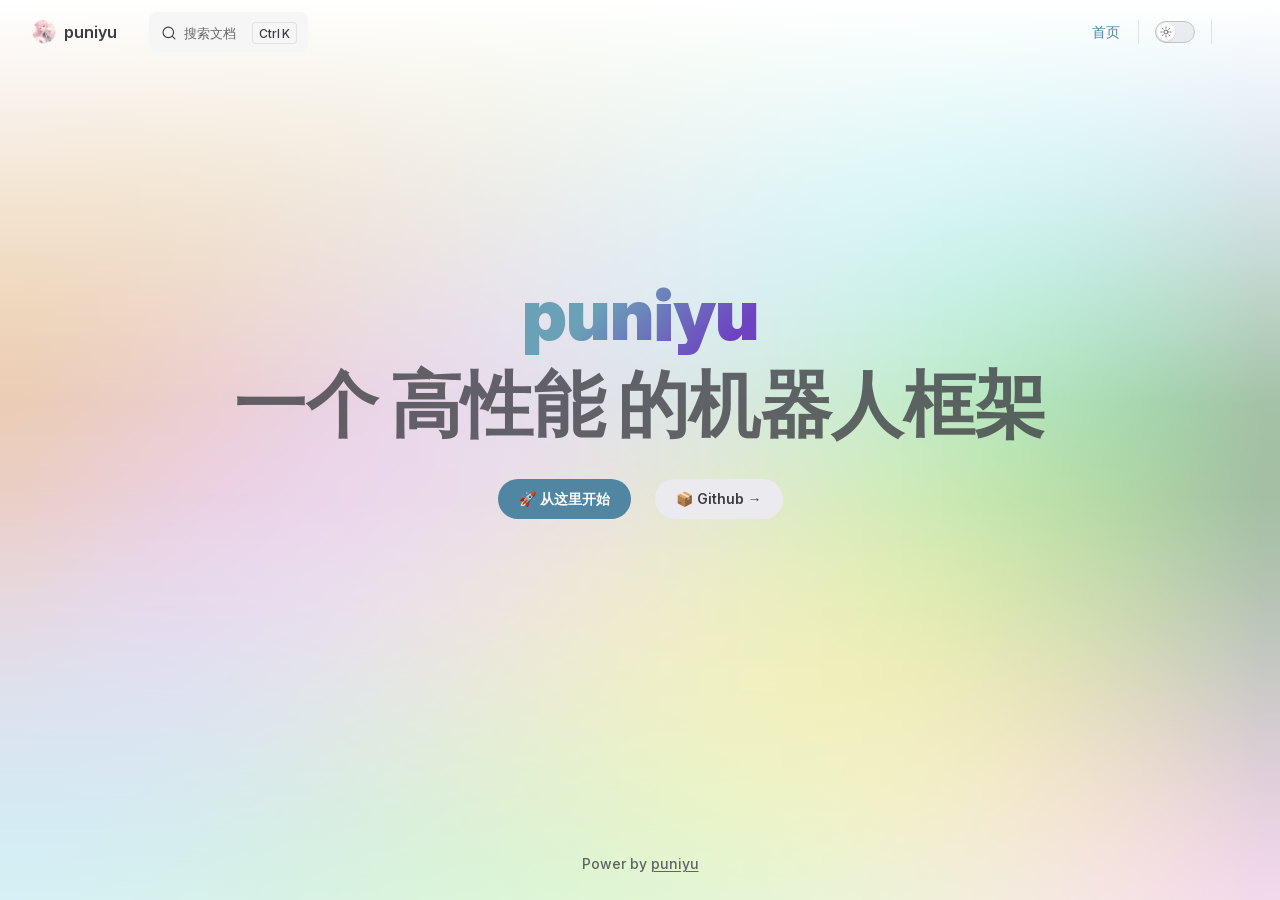
==== commit b59121f0: "deploy: puniyu/docs@1116d64dd7a97dc0ffc0b4adaa81dfc4b8ac5484" ====
--- a/index.html
+++ b/index.html
@@ -1 +1 @@
-<!doctype html><html lang="zh-CN"><head><meta charset="utf-8" /><meta name="viewport" content="width=device-width,initial-scale=1" /><meta name="generator" content="VuePress 2.0.0-rc.30" /><meta name="theme" content="VuePress Theme Plume 1.0.0-rc.203" /><script id="check-mac-os">document.documentElement.classList.toggle('mac', /Mac|iPhone|iPod|iPad/i.test(navigator.platform))</script><script id="check-dark-mode">;(function () {const um= localStorage.getItem('vuepress-theme-appearance') || 'auto';const sm = window.matchMedia && window.matchMedia('(prefers-color-scheme: dark)').matches;const isDark = um === 'dark' || (um !== 'light' && sm);document.documentElement.dataset.theme = isDark ? 'dark' : 'light';})();</script><link rel="icon" type="image/x-icon" href="favicon.ico"><title>puniyu</title><meta name="description" content="puniyu 机器人框架使用文档"><link rel="preload" href="/assets/style-C-ZHxvVi.css" as="style"><link rel="stylesheet" href="/assets/style-C-ZHxvVi.css"><link rel="modulepreload" href="/assets/app-TjCejS9C.js"><link rel="modulepreload" href="/assets/rolldown-runtime-DK3Fl9T5.js"><link rel="modulepreload" href="/assets/vendor~app-BQcEGer6.js"><link rel="modulepreload" href="/assets/vue-CkteEWkq.js"><link rel="modulepreload" href="/assets/README-_FTcFJSu.js"></head><body><div id="app"><!--[--><!--[--><div class="theme-plume vp-layout" vp-container data-v-44557c23><!--[--><!--[--><!--]--><!--[--><span tabindex="-1" data-v-0e494f4f></span><a href="#VPContent" class="vp-skip-link visually-hidden" data-v-0e494f4f> Skip to content </a><!--]--><!----><header class="vp-nav" data-v-44557c23 data-v-b17bcbc0><div class="vp-navbar" vp-navbar data-v-b17bcbc0 data-v-fef62b29><div class="wrapper" data-v-fef62b29><div class="container" data-v-fef62b29><div class="title" data-v-fef62b29><div class="vp-navbar-title" data-v-fef62b29 data-v-32a63ed1><a class="vp-link link no-icon title" href="/" data-v-32a63ed1><!--[--><!--[--><!--]--><!--[--><!--[--><!--[--><img class="vp-image dark logo" style="" src="/favicon.ico" alt data-v-2de9ba06><!--]--><!--[--><img class="vp-image light logo" style="" src="/favicon.ico" alt data-v-2de9ba06><!--]--><!--]--><!--]--><span data-v-32a63ed1>puniyu</span><!--[--><!--]--><!--]--><!--[--><!--]--><!----></a></div></div><div class="content" data-v-fef62b29><div class="content-body" data-v-fef62b29><!--[--><!--]--><div class="vp-navbar-search search" data-v-fef62b29><div class="search-wrapper" data-v-0da6ed93><!----><div id="local-search" data-v-0da6ed93><button type="button" class="mini-search mini-search-button" aria-label="搜索文档" data-v-0da6ed93><span class="mini-search-button-container"><span class="mini-search-search-icon vpi-mini-search" aria-label="search icon"></span><span class="mini-search-button-placeholder">搜索文档</span></span><span class="mini-search-button-keys"><kbd class="mini-search-button-key"></kbd><kbd class="mini-search-button-key">K</kbd></span></button></div></div></div><!--[--><!--]--><nav aria-labelledby="main-nav-aria-label" class="vp-navbar-menu menu" data-v-fef62b29 data-v-d4d3f0f7><span id="main-nav-aria-label" class="visually-hidden" data-v-d4d3f0f7>Main Navigation</span><!--[--><!--[--><a class="vp-link link navbar-menu-link active" href="/" tabindex="0" data-v-d4d3f0f7 data-v-0649e716><!--[--><!----><span data-v-0649e716>首页</span><!----><!--]--><!--[--><!--]--><!----></a><!--]--><!--]--></nav><!--[--><!--]--><!----><div class="vp-navbar-appearance appearance" data-v-fef62b29 data-v-697639b3><button class="vp-switch vp-switch-appearance" type="button" role="switch" aria-checked="false" title data-v-697639b3 data-v-a6733a30 data-v-e8a32888><span class="check" data-v-e8a32888><span class="icon" data-v-e8a32888><!--[--><span class="vpi-sun sun" data-v-a6733a30></span><span class="vpi-moon moon" data-v-a6733a30></span><!--]--></span></span></button></div><div class="vp-social-links vp-navbar-social-links social-links" data-v-fef62b29 data-v-a628b82b data-v-3f70288c><!--[--><a class="vp-social-link no-icon" href="https://github.com/puniyu/puniyu" aria-label="github" title="github" target="_blank" rel="noopener" data-v-3f70288c data-v-d60ff597><!----></a><!--]--></div><div class="vp-flyout vp-navbar-extra extra" data-v-fef62b29 data-v-ac86c9f1 data-v-dd9969a1><button type="button" class="button" aria-haspopup="true" aria-expanded="false" aria-label="extra navigation" data-v-dd9969a1><span class="vpi-more-horizontal icon" data-v-dd9969a1></span></button><div class="menu" data-v-dd9969a1><div class="vp-menu" data-v-dd9969a1 data-v-05add6c7><!----><!--[--><!--[--><!----><div class="group appearance" data-v-ac86c9f1><div class="item appearance" data-v-ac86c9f1><p class="label" data-v-ac86c9f1>外观</p><div class="appearance-action" data-v-ac86c9f1><button class="vp-switch vp-switch-appearance" type="button" role="switch" aria-checked="false" title data-v-ac86c9f1 data-v-a6733a30 data-v-e8a32888><span class="check" data-v-e8a32888><span class="icon" data-v-e8a32888><!--[--><span class="vpi-sun sun" data-v-a6733a30></span><span class="vpi-moon moon" data-v-a6733a30></span><!--]--></span></span></button></div></div></div><div class="group social" data-v-ac86c9f1><div class="item social-links" data-v-ac86c9f1><div class="vp-social-links social-links-list" data-v-ac86c9f1 data-v-3f70288c><!--[--><a class="vp-social-link no-icon" href="https://github.com/puniyu/puniyu" aria-label="github" title="github" target="_blank" rel="noopener" data-v-3f70288c data-v-d60ff597><!----></a><!--]--></div></div></div><!--]--><!--]--></div></div></div><!--[--><!--]--><button type="button" class="vp-navbar-hamburger hamburger" aria-label="mobile navigation" aria-expanded="false" aria-controls="nav-screen" data-v-fef62b29 data-v-ad006a25><span class="container" data-v-ad006a25><span class="top" data-v-ad006a25></span><span class="middle" data-v-ad006a25></span><span class="bottom" data-v-ad006a25></span></span></button></div></div></div></div><div class="divider" data-v-fef62b29><div class="divider-line" data-v-fef62b29></div></div></div><!----></header><!----><!--[--><!----><!----><!--]--><!--[--><div id="VPContent" vp-content class="vp-content is-home" data-v-44557c23 data-v-5e6470b0><div class="vp-home" data-v-5e6470b0 data-v-1a13d93d><!--[--><!--[--><div class="" data-v-1a13d93d><div class="vp-home-hero full once first tint-plate" data-v-1a13d93d data-v-1c99175d><div class="bg-filter" data-v-1c99175d data-v-a434ddc2><canvas width="32" height="32" data-v-a434ddc2></canvas></div><div class="hero-container" data-v-1c99175d><div class="hero-content" data-v-1c99175d><h1 class="hero-name" data-v-1c99175d>puniyu</h1><p class="hero-tagline" data-v-1c99175d>一个 高性能 的机器人框架</p><!----><div class="actions" data-v-1c99175d><div class="action" data-v-1c99175d><!--[--><a class="vp-button medium brand" href="/guide/start" data-v-1c99175d data-v-d6b51bc8><span class="button-content" data-v-d6b51bc8><!----><!--[--><span data-v-d6b51bc8>🚀 从这里开始</span><!--]--><!----><!----></span></a><a class="vp-button medium alt" href="https://github.com/puniyu/puniyu" target="_blank" rel="noopener noreferrer" data-v-1c99175d data-v-d6b51bc8><span class="button-content" data-v-d6b51bc8><!----><!--[--><span data-v-d6b51bc8>📦 Github →</span><!--]--><span class="visually-hidden" data-v-d6b51bc8>（在新窗口打开）</span><!----></span></a><!--]--></div></div></div></div></div></div><!--]--><!--]--></div></div><!--]--><button type="button" class="vp-back-to-top" aria-label="back to top" data-v-44557c23 style="display:none;" data-v-48de9c0f><span class="percent" data-allow-mismatch data-v-48de9c0f>0%</span><span class="show icon vpi-back-to-top" data-v-48de9c0f></span><svg aria-hidden="true" data-v-48de9c0f><circle cx="50%" cy="50%" data-allow-mismatch style="stroke-dasharray:calc(0% - 12.566370614359172px) calc(314.1592653589793% - 12.566370614359172px);" data-v-48de9c0f></circle></svg></button><svg xmlns="http://www.w3.org/2000/svg" width="24" height="24" viewbox="0 0 24 24" aria-label="sign down" class="vp-sign-down" aria-hidden="true" data-v-44557c23 style="display:none;" data-v-ad53bae8><g fill="none" stroke="currentColor" stroke-linecap="round" stroke-linejoin="round" stroke-width="2.5" data-v-ad53bae8><path d="m19 11l-7 6l-7-6" data-v-ad53bae8></path><path d="m19 5l-7 6l-7-6" opacity="0.6" data-v-ad53bae8></path></g></svg><footer class="vp-footer" vp-footer data-v-44557c23 data-v-96b5c81f><!--[--><div class="container" data-v-96b5c81f><div class="message" data-v-96b5c81f>Power by <a href="https://github.com/puniyu/puniyu">puniyu</a></div><!----></div><!--]--></footer><!--[--><!--]--><!--]--></div><!----><!--]--><!--[--><!--]--><!--]--></div><script type="module" src="/assets/app-TjCejS9C.js" defer></script></body></html>+<!doctype html><html lang="zh-CN"><head><meta charset="utf-8" /><meta name="viewport" content="width=device-width,initial-scale=1" /><meta name="generator" content="VuePress 2.0.0-rc.30" /><meta name="theme" content="VuePress Theme Plume 1.0.0-rc.203" /><script id="check-mac-os">document.documentElement.classList.toggle('mac', /Mac|iPhone|iPod|iPad/i.test(navigator.platform))</script><script id="check-dark-mode">;(function () {const um= localStorage.getItem('vuepress-theme-appearance') || 'auto';const sm = window.matchMedia && window.matchMedia('(prefers-color-scheme: dark)').matches;const isDark = um === 'dark' || (um !== 'light' && sm);document.documentElement.dataset.theme = isDark ? 'dark' : 'light';})();</script><link rel="icon" type="image/x-icon" href="favicon.ico"><title>puniyu</title><meta name="description" content="puniyu 机器人框架使用文档"><link rel="preload" href="/assets/style-C-ZHxvVi.css" as="style"><link rel="stylesheet" href="/assets/style-C-ZHxvVi.css"><link rel="modulepreload" href="/assets/app-B-SHlevN.js"><link rel="modulepreload" href="/assets/rolldown-runtime-DK3Fl9T5.js"><link rel="modulepreload" href="/assets/vendor~app-MueZlC2X.js"><link rel="modulepreload" href="/assets/vue-CkteEWkq.js"><link rel="modulepreload" href="/assets/README-BpoEzTDY.js"></head><body><div id="app"><!--[--><!--[--><div class="theme-plume vp-layout" vp-container data-v-44557c23><!--[--><!--[--><!--]--><!--[--><span tabindex="-1" data-v-0e494f4f></span><a href="#VPContent" class="vp-skip-link visually-hidden" data-v-0e494f4f> Skip to content </a><!--]--><!----><header class="vp-nav" data-v-44557c23 data-v-b17bcbc0><div class="vp-navbar" vp-navbar data-v-b17bcbc0 data-v-fef62b29><div class="wrapper" data-v-fef62b29><div class="container" data-v-fef62b29><div class="title" data-v-fef62b29><div class="vp-navbar-title" data-v-fef62b29 data-v-32a63ed1><a class="vp-link link no-icon title" href="/" data-v-32a63ed1><!--[--><!--[--><!--]--><!--[--><!--[--><!--[--><img class="vp-image dark logo" style="" src="/favicon.ico" alt data-v-2de9ba06><!--]--><!--[--><img class="vp-image light logo" style="" src="/favicon.ico" alt data-v-2de9ba06><!--]--><!--]--><!--]--><span data-v-32a63ed1>puniyu</span><!--[--><!--]--><!--]--><!--[--><!--]--><!----></a></div></div><div class="content" data-v-fef62b29><div class="content-body" data-v-fef62b29><!--[--><!--]--><div class="vp-navbar-search search" data-v-fef62b29><div class="search-wrapper" data-v-0da6ed93><!----><div id="local-search" data-v-0da6ed93><button type="button" class="mini-search mini-search-button" aria-label="搜索文档" data-v-0da6ed93><span class="mini-search-button-container"><span class="mini-search-search-icon vpi-mini-search" aria-label="search icon"></span><span class="mini-search-button-placeholder">搜索文档</span></span><span class="mini-search-button-keys"><kbd class="mini-search-button-key"></kbd><kbd class="mini-search-button-key">K</kbd></span></button></div></div></div><!--[--><!--]--><nav aria-labelledby="main-nav-aria-label" class="vp-navbar-menu menu" data-v-fef62b29 data-v-d4d3f0f7><span id="main-nav-aria-label" class="visually-hidden" data-v-d4d3f0f7>Main Navigation</span><!--[--><!--[--><a class="vp-link link navbar-menu-link active" href="/" tabindex="0" data-v-d4d3f0f7 data-v-0649e716><!--[--><!----><span data-v-0649e716>首页</span><!----><!--]--><!--[--><!--]--><!----></a><!--]--><!--]--></nav><!--[--><!--]--><!----><div class="vp-navbar-appearance appearance" data-v-fef62b29 data-v-697639b3><button class="vp-switch vp-switch-appearance" type="button" role="switch" aria-checked="false" title data-v-697639b3 data-v-a6733a30 data-v-e8a32888><span class="check" data-v-e8a32888><span class="icon" data-v-e8a32888><!--[--><span class="vpi-sun sun" data-v-a6733a30></span><span class="vpi-moon moon" data-v-a6733a30></span><!--]--></span></span></button></div><div class="vp-social-links vp-navbar-social-links social-links" data-v-fef62b29 data-v-a628b82b data-v-3f70288c><!--[--><a class="vp-social-link no-icon" href="https://github.com/puniyu/puniyu" aria-label="github" title="github" target="_blank" rel="noopener" data-v-3f70288c data-v-d60ff597><!----></a><!--]--></div><div class="vp-flyout vp-navbar-extra extra" data-v-fef62b29 data-v-ac86c9f1 data-v-dd9969a1><button type="button" class="button" aria-haspopup="true" aria-expanded="false" aria-label="extra navigation" data-v-dd9969a1><span class="vpi-more-horizontal icon" data-v-dd9969a1></span></button><div class="menu" data-v-dd9969a1><div class="vp-menu" data-v-dd9969a1 data-v-05add6c7><!----><!--[--><!--[--><!----><div class="group appearance" data-v-ac86c9f1><div class="item appearance" data-v-ac86c9f1><p class="label" data-v-ac86c9f1>外观</p><div class="appearance-action" data-v-ac86c9f1><button class="vp-switch vp-switch-appearance" type="button" role="switch" aria-checked="false" title data-v-ac86c9f1 data-v-a6733a30 data-v-e8a32888><span class="check" data-v-e8a32888><span class="icon" data-v-e8a32888><!--[--><span class="vpi-sun sun" data-v-a6733a30></span><span class="vpi-moon moon" data-v-a6733a30></span><!--]--></span></span></button></div></div></div><div class="group social" data-v-ac86c9f1><div class="item social-links" data-v-ac86c9f1><div class="vp-social-links social-links-list" data-v-ac86c9f1 data-v-3f70288c><!--[--><a class="vp-social-link no-icon" href="https://github.com/puniyu/puniyu" aria-label="github" title="github" target="_blank" rel="noopener" data-v-3f70288c data-v-d60ff597><!----></a><!--]--></div></div></div><!--]--><!--]--></div></div></div><!--[--><!--]--><button type="button" class="vp-navbar-hamburger hamburger" aria-label="mobile navigation" aria-expanded="false" aria-controls="nav-screen" data-v-fef62b29 data-v-ad006a25><span class="container" data-v-ad006a25><span class="top" data-v-ad006a25></span><span class="middle" data-v-ad006a25></span><span class="bottom" data-v-ad006a25></span></span></button></div></div></div></div><div class="divider" data-v-fef62b29><div class="divider-line" data-v-fef62b29></div></div></div><!----></header><!----><!--[--><!----><!----><!--]--><!--[--><div id="VPContent" vp-content class="vp-content is-home" data-v-44557c23 data-v-5e6470b0><div class="vp-home" data-v-5e6470b0 data-v-1a13d93d><!--[--><!--[--><div class="" data-v-1a13d93d><div class="vp-home-hero full once first tint-plate" data-v-1a13d93d data-v-1c99175d><div class="bg-filter" data-v-1c99175d data-v-a434ddc2><canvas width="32" height="32" data-v-a434ddc2></canvas></div><div class="hero-container" data-v-1c99175d><div class="hero-content" data-v-1c99175d><h1 class="hero-name" data-v-1c99175d>puniyu</h1><p class="hero-tagline" data-v-1c99175d>一个 高性能 的机器人框架</p><!----><div class="actions" data-v-1c99175d><div class="action" data-v-1c99175d><!--[--><a class="vp-button medium brand" href="/guide/start" data-v-1c99175d data-v-d6b51bc8><span class="button-content" data-v-d6b51bc8><!----><!--[--><span data-v-d6b51bc8>🚀 从这里开始</span><!--]--><!----><!----></span></a><a class="vp-button medium alt" href="https://github.com/puniyu/puniyu" target="_blank" rel="noopener noreferrer" data-v-1c99175d data-v-d6b51bc8><span class="button-content" data-v-d6b51bc8><!----><!--[--><span data-v-d6b51bc8>📦 Github →</span><!--]--><span class="visually-hidden" data-v-d6b51bc8>（在新窗口打开）</span><!----></span></a><!--]--></div></div></div></div></div></div><!--]--><!--]--></div></div><!--]--><button type="button" class="vp-back-to-top" aria-label="back to top" data-v-44557c23 style="display:none;" data-v-48de9c0f><span class="percent" data-allow-mismatch data-v-48de9c0f>0%</span><span class="show icon vpi-back-to-top" data-v-48de9c0f></span><svg aria-hidden="true" data-v-48de9c0f><circle cx="50%" cy="50%" data-allow-mismatch style="stroke-dasharray:calc(0% - 12.566370614359172px) calc(314.1592653589793% - 12.566370614359172px);" data-v-48de9c0f></circle></svg></button><svg xmlns="http://www.w3.org/2000/svg" width="24" height="24" viewbox="0 0 24 24" aria-label="sign down" class="vp-sign-down" aria-hidden="true" data-v-44557c23 style="display:none;" data-v-ad53bae8><g fill="none" stroke="currentColor" stroke-linecap="round" stroke-linejoin="round" stroke-width="2.5" data-v-ad53bae8><path d="m19 11l-7 6l-7-6" data-v-ad53bae8></path><path d="m19 5l-7 6l-7-6" opacity="0.6" data-v-ad53bae8></path></g></svg><footer class="vp-footer" vp-footer data-v-44557c23 data-v-96b5c81f><!--[--><div class="container" data-v-96b5c81f><div class="message" data-v-96b5c81f>Power by <a href="https://github.com/puniyu/puniyu">puniyu</a></div><!----></div><!--]--></footer><!--[--><!--]--><!--]--></div><!----><!--]--><!--[--><!--]--><!--]--></div><script type="module" src="/assets/app-B-SHlevN.js" defer></script></body></html>
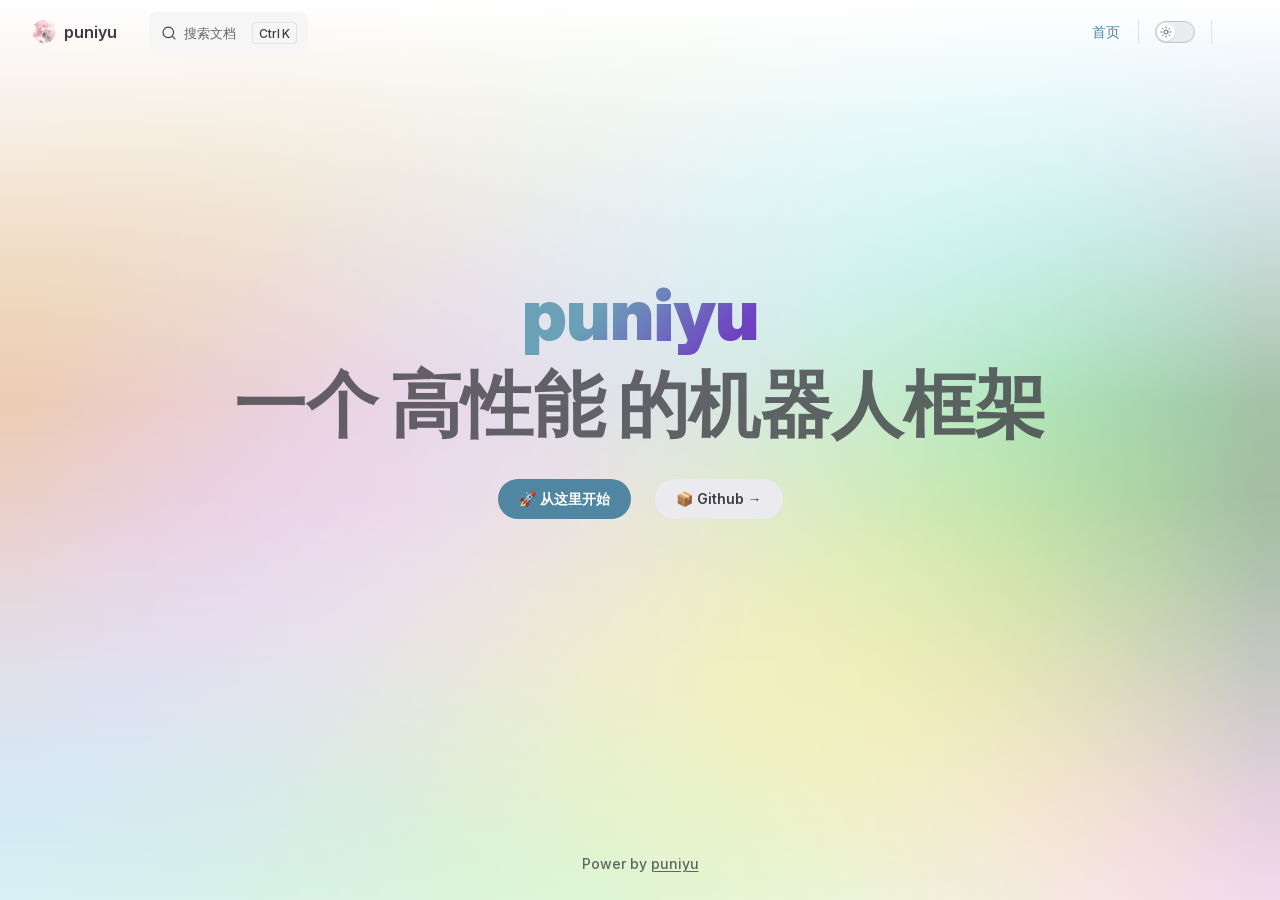
==== commit d019cd32: "deploy: puniyu/docs@b865236f0e85f918f688bf9a251256c4dabeeb5c" ====
--- a/index.html
+++ b/index.html
@@ -1 +1 @@
-<!doctype html><html lang="zh-CN"><head><meta charset="utf-8" /><meta name="viewport" content="width=device-width,initial-scale=1" /><meta name="generator" content="VuePress 2.0.0-rc.30" /><meta name="theme" content="VuePress Theme Plume 1.0.0-rc.203" /><script id="check-mac-os">document.documentElement.classList.toggle('mac', /Mac|iPhone|iPod|iPad/i.test(navigator.platform))</script><script id="check-dark-mode">;(function () {const um= localStorage.getItem('vuepress-theme-appearance') || 'auto';const sm = window.matchMedia && window.matchMedia('(prefers-color-scheme: dark)').matches;const isDark = um === 'dark' || (um !== 'light' && sm);document.documentElement.dataset.theme = isDark ? 'dark' : 'light';})();</script><link rel="icon" type="image/x-icon" href="favicon.ico"><title>puniyu</title><meta name="description" content="puniyu 机器人框架使用文档"><link rel="preload" href="/assets/style-C-ZHxvVi.css" as="style"><link rel="stylesheet" href="/assets/style-C-ZHxvVi.css"><link rel="modulepreload" href="/assets/app-B-SHlevN.js"><link rel="modulepreload" href="/assets/rolldown-runtime-DK3Fl9T5.js"><link rel="modulepreload" href="/assets/vendor~app-MueZlC2X.js"><link rel="modulepreload" href="/assets/vue-CkteEWkq.js"><link rel="modulepreload" href="/assets/README-BpoEzTDY.js"></head><body><div id="app"><!--[--><!--[--><div class="theme-plume vp-layout" vp-container data-v-44557c23><!--[--><!--[--><!--]--><!--[--><span tabindex="-1" data-v-0e494f4f></span><a href="#VPContent" class="vp-skip-link visually-hidden" data-v-0e494f4f> Skip to content </a><!--]--><!----><header class="vp-nav" data-v-44557c23 data-v-b17bcbc0><div class="vp-navbar" vp-navbar data-v-b17bcbc0 data-v-fef62b29><div class="wrapper" data-v-fef62b29><div class="container" data-v-fef62b29><div class="title" data-v-fef62b29><div class="vp-navbar-title" data-v-fef62b29 data-v-32a63ed1><a class="vp-link link no-icon title" href="/" data-v-32a63ed1><!--[--><!--[--><!--]--><!--[--><!--[--><!--[--><img class="vp-image dark logo" style="" src="/favicon.ico" alt data-v-2de9ba06><!--]--><!--[--><img class="vp-image light logo" style="" src="/favicon.ico" alt data-v-2de9ba06><!--]--><!--]--><!--]--><span data-v-32a63ed1>puniyu</span><!--[--><!--]--><!--]--><!--[--><!--]--><!----></a></div></div><div class="content" data-v-fef62b29><div class="content-body" data-v-fef62b29><!--[--><!--]--><div class="vp-navbar-search search" data-v-fef62b29><div class="search-wrapper" data-v-0da6ed93><!----><div id="local-search" data-v-0da6ed93><button type="button" class="mini-search mini-search-button" aria-label="搜索文档" data-v-0da6ed93><span class="mini-search-button-container"><span class="mini-search-search-icon vpi-mini-search" aria-label="search icon"></span><span class="mini-search-button-placeholder">搜索文档</span></span><span class="mini-search-button-keys"><kbd class="mini-search-button-key"></kbd><kbd class="mini-search-button-key">K</kbd></span></button></div></div></div><!--[--><!--]--><nav aria-labelledby="main-nav-aria-label" class="vp-navbar-menu menu" data-v-fef62b29 data-v-d4d3f0f7><span id="main-nav-aria-label" class="visually-hidden" data-v-d4d3f0f7>Main Navigation</span><!--[--><!--[--><a class="vp-link link navbar-menu-link active" href="/" tabindex="0" data-v-d4d3f0f7 data-v-0649e716><!--[--><!----><span data-v-0649e716>首页</span><!----><!--]--><!--[--><!--]--><!----></a><!--]--><!--]--></nav><!--[--><!--]--><!----><div class="vp-navbar-appearance appearance" data-v-fef62b29 data-v-697639b3><button class="vp-switch vp-switch-appearance" type="button" role="switch" aria-checked="false" title data-v-697639b3 data-v-a6733a30 data-v-e8a32888><span class="check" data-v-e8a32888><span class="icon" data-v-e8a32888><!--[--><span class="vpi-sun sun" data-v-a6733a30></span><span class="vpi-moon moon" data-v-a6733a30></span><!--]--></span></span></button></div><div class="vp-social-links vp-navbar-social-links social-links" data-v-fef62b29 data-v-a628b82b data-v-3f70288c><!--[--><a class="vp-social-link no-icon" href="https://github.com/puniyu/puniyu" aria-label="github" title="github" target="_blank" rel="noopener" data-v-3f70288c data-v-d60ff597><!----></a><!--]--></div><div class="vp-flyout vp-navbar-extra extra" data-v-fef62b29 data-v-ac86c9f1 data-v-dd9969a1><button type="button" class="button" aria-haspopup="true" aria-expanded="false" aria-label="extra navigation" data-v-dd9969a1><span class="vpi-more-horizontal icon" data-v-dd9969a1></span></button><div class="menu" data-v-dd9969a1><div class="vp-menu" data-v-dd9969a1 data-v-05add6c7><!----><!--[--><!--[--><!----><div class="group appearance" data-v-ac86c9f1><div class="item appearance" data-v-ac86c9f1><p class="label" data-v-ac86c9f1>外观</p><div class="appearance-action" data-v-ac86c9f1><button class="vp-switch vp-switch-appearance" type="button" role="switch" aria-checked="false" title data-v-ac86c9f1 data-v-a6733a30 data-v-e8a32888><span class="check" data-v-e8a32888><span class="icon" data-v-e8a32888><!--[--><span class="vpi-sun sun" data-v-a6733a30></span><span class="vpi-moon moon" data-v-a6733a30></span><!--]--></span></span></button></div></div></div><div class="group social" data-v-ac86c9f1><div class="item social-links" data-v-ac86c9f1><div class="vp-social-links social-links-list" data-v-ac86c9f1 data-v-3f70288c><!--[--><a class="vp-social-link no-icon" href="https://github.com/puniyu/puniyu" aria-label="github" title="github" target="_blank" rel="noopener" data-v-3f70288c data-v-d60ff597><!----></a><!--]--></div></div></div><!--]--><!--]--></div></div></div><!--[--><!--]--><button type="button" class="vp-navbar-hamburger hamburger" aria-label="mobile navigation" aria-expanded="false" aria-controls="nav-screen" data-v-fef62b29 data-v-ad006a25><span class="container" data-v-ad006a25><span class="top" data-v-ad006a25></span><span class="middle" data-v-ad006a25></span><span class="bottom" data-v-ad006a25></span></span></button></div></div></div></div><div class="divider" data-v-fef62b29><div class="divider-line" data-v-fef62b29></div></div></div><!----></header><!----><!--[--><!----><!----><!--]--><!--[--><div id="VPContent" vp-content class="vp-content is-home" data-v-44557c23 data-v-5e6470b0><div class="vp-home" data-v-5e6470b0 data-v-1a13d93d><!--[--><!--[--><div class="" data-v-1a13d93d><div class="vp-home-hero full once first tint-plate" data-v-1a13d93d data-v-1c99175d><div class="bg-filter" data-v-1c99175d data-v-a434ddc2><canvas width="32" height="32" data-v-a434ddc2></canvas></div><div class="hero-container" data-v-1c99175d><div class="hero-content" data-v-1c99175d><h1 class="hero-name" data-v-1c99175d>puniyu</h1><p class="hero-tagline" data-v-1c99175d>一个 高性能 的机器人框架</p><!----><div class="actions" data-v-1c99175d><div class="action" data-v-1c99175d><!--[--><a class="vp-button medium brand" href="/guide/start" data-v-1c99175d data-v-d6b51bc8><span class="button-content" data-v-d6b51bc8><!----><!--[--><span data-v-d6b51bc8>🚀 从这里开始</span><!--]--><!----><!----></span></a><a class="vp-button medium alt" href="https://github.com/puniyu/puniyu" target="_blank" rel="noopener noreferrer" data-v-1c99175d data-v-d6b51bc8><span class="button-content" data-v-d6b51bc8><!----><!--[--><span data-v-d6b51bc8>📦 Github →</span><!--]--><span class="visually-hidden" data-v-d6b51bc8>（在新窗口打开）</span><!----></span></a><!--]--></div></div></div></div></div></div><!--]--><!--]--></div></div><!--]--><button type="button" class="vp-back-to-top" aria-label="back to top" data-v-44557c23 style="display:none;" data-v-48de9c0f><span class="percent" data-allow-mismatch data-v-48de9c0f>0%</span><span class="show icon vpi-back-to-top" data-v-48de9c0f></span><svg aria-hidden="true" data-v-48de9c0f><circle cx="50%" cy="50%" data-allow-mismatch style="stroke-dasharray:calc(0% - 12.566370614359172px) calc(314.1592653589793% - 12.566370614359172px);" data-v-48de9c0f></circle></svg></button><svg xmlns="http://www.w3.org/2000/svg" width="24" height="24" viewbox="0 0 24 24" aria-label="sign down" class="vp-sign-down" aria-hidden="true" data-v-44557c23 style="display:none;" data-v-ad53bae8><g fill="none" stroke="currentColor" stroke-linecap="round" stroke-linejoin="round" stroke-width="2.5" data-v-ad53bae8><path d="m19 11l-7 6l-7-6" data-v-ad53bae8></path><path d="m19 5l-7 6l-7-6" opacity="0.6" data-v-ad53bae8></path></g></svg><footer class="vp-footer" vp-footer data-v-44557c23 data-v-96b5c81f><!--[--><div class="container" data-v-96b5c81f><div class="message" data-v-96b5c81f>Power by <a href="https://github.com/puniyu/puniyu">puniyu</a></div><!----></div><!--]--></footer><!--[--><!--]--><!--]--></div><!----><!--]--><!--[--><!--]--><!--]--></div><script type="module" src="/assets/app-B-SHlevN.js" defer></script></body></html>+<!doctype html><html lang="zh-CN"><head><meta charset="utf-8" /><meta name="viewport" content="width=device-width,initial-scale=1" /><meta name="generator" content="VuePress 2.0.0-rc.30" /><meta name="theme" content="VuePress Theme Plume 1.0.0-rc.203" /><script id="check-mac-os">document.documentElement.classList.toggle('mac', /Mac|iPhone|iPod|iPad/i.test(navigator.platform))</script><script id="check-dark-mode">;(function () {const um= localStorage.getItem('vuepress-theme-appearance') || 'auto';const sm = window.matchMedia && window.matchMedia('(prefers-color-scheme: dark)').matches;const isDark = um === 'dark' || (um !== 'light' && sm);document.documentElement.dataset.theme = isDark ? 'dark' : 'light';})();</script><link rel="icon" type="image/x-icon" href="favicon.ico"><title>puniyu</title><meta name="description" content="puniyu 机器人框架使用文档"><link rel="preload" href="/assets/style-C-ZHxvVi.css" as="style"><link rel="stylesheet" href="/assets/style-C-ZHxvVi.css"><link rel="modulepreload" href="/assets/app-gb7r_UAd.js"><link rel="modulepreload" href="/assets/rolldown-runtime-DK3Fl9T5.js"><link rel="modulepreload" href="/assets/vendor~app-C20LrU9c.js"><link rel="modulepreload" href="/assets/vue-CkteEWkq.js"><link rel="modulepreload" href="/assets/README-ULI1EjDv.js"></head><body><div id="app"><!--[--><!--[--><div class="theme-plume vp-layout" vp-container data-v-44557c23><!--[--><!--[--><!--]--><!--[--><span tabindex="-1" data-v-0e494f4f></span><a href="#VPContent" class="vp-skip-link visually-hidden" data-v-0e494f4f> Skip to content </a><!--]--><!----><header class="vp-nav" data-v-44557c23 data-v-b17bcbc0><div class="vp-navbar" vp-navbar data-v-b17bcbc0 data-v-fef62b29><div class="wrapper" data-v-fef62b29><div class="container" data-v-fef62b29><div class="title" data-v-fef62b29><div class="vp-navbar-title" data-v-fef62b29 data-v-32a63ed1><a class="vp-link link no-icon title" href="/" data-v-32a63ed1><!--[--><!--[--><!--]--><!--[--><!--[--><!--[--><img class="vp-image dark logo" style="" src="/favicon.ico" alt data-v-2de9ba06><!--]--><!--[--><img class="vp-image light logo" style="" src="/favicon.ico" alt data-v-2de9ba06><!--]--><!--]--><!--]--><span data-v-32a63ed1>puniyu</span><!--[--><!--]--><!--]--><!--[--><!--]--><!----></a></div></div><div class="content" data-v-fef62b29><div class="content-body" data-v-fef62b29><!--[--><!--]--><div class="vp-navbar-search search" data-v-fef62b29><div class="search-wrapper" data-v-0da6ed93><!----><div id="local-search" data-v-0da6ed93><button type="button" class="mini-search mini-search-button" aria-label="搜索文档" data-v-0da6ed93><span class="mini-search-button-container"><span class="mini-search-search-icon vpi-mini-search" aria-label="search icon"></span><span class="mini-search-button-placeholder">搜索文档</span></span><span class="mini-search-button-keys"><kbd class="mini-search-button-key"></kbd><kbd class="mini-search-button-key">K</kbd></span></button></div></div></div><!--[--><!--]--><nav aria-labelledby="main-nav-aria-label" class="vp-navbar-menu menu" data-v-fef62b29 data-v-d4d3f0f7><span id="main-nav-aria-label" class="visually-hidden" data-v-d4d3f0f7>Main Navigation</span><!--[--><!--[--><a class="vp-link link navbar-menu-link active" href="/" tabindex="0" data-v-d4d3f0f7 data-v-0649e716><!--[--><!----><span data-v-0649e716>首页</span><!----><!--]--><!--[--><!--]--><!----></a><!--]--><!--]--></nav><!--[--><!--]--><!----><div class="vp-navbar-appearance appearance" data-v-fef62b29 data-v-697639b3><button class="vp-switch vp-switch-appearance" type="button" role="switch" aria-checked="false" title data-v-697639b3 data-v-a6733a30 data-v-e8a32888><span class="check" data-v-e8a32888><span class="icon" data-v-e8a32888><!--[--><span class="vpi-sun sun" data-v-a6733a30></span><span class="vpi-moon moon" data-v-a6733a30></span><!--]--></span></span></button></div><div class="vp-social-links vp-navbar-social-links social-links" data-v-fef62b29 data-v-a628b82b data-v-3f70288c><!--[--><a class="vp-social-link no-icon" href="https://github.com/puniyu/puniyu" aria-label="github" title="github" target="_blank" rel="noopener" data-v-3f70288c data-v-d60ff597><!----></a><!--]--></div><div class="vp-flyout vp-navbar-extra extra" data-v-fef62b29 data-v-ac86c9f1 data-v-dd9969a1><button type="button" class="button" aria-haspopup="true" aria-expanded="false" aria-label="extra navigation" data-v-dd9969a1><span class="vpi-more-horizontal icon" data-v-dd9969a1></span></button><div class="menu" data-v-dd9969a1><div class="vp-menu" data-v-dd9969a1 data-v-05add6c7><!----><!--[--><!--[--><!----><div class="group appearance" data-v-ac86c9f1><div class="item appearance" data-v-ac86c9f1><p class="label" data-v-ac86c9f1>外观</p><div class="appearance-action" data-v-ac86c9f1><button class="vp-switch vp-switch-appearance" type="button" role="switch" aria-checked="false" title data-v-ac86c9f1 data-v-a6733a30 data-v-e8a32888><span class="check" data-v-e8a32888><span class="icon" data-v-e8a32888><!--[--><span class="vpi-sun sun" data-v-a6733a30></span><span class="vpi-moon moon" data-v-a6733a30></span><!--]--></span></span></button></div></div></div><div class="group social" data-v-ac86c9f1><div class="item social-links" data-v-ac86c9f1><div class="vp-social-links social-links-list" data-v-ac86c9f1 data-v-3f70288c><!--[--><a class="vp-social-link no-icon" href="https://github.com/puniyu/puniyu" aria-label="github" title="github" target="_blank" rel="noopener" data-v-3f70288c data-v-d60ff597><!----></a><!--]--></div></div></div><!--]--><!--]--></div></div></div><!--[--><!--]--><button type="button" class="vp-navbar-hamburger hamburger" aria-label="mobile navigation" aria-expanded="false" aria-controls="nav-screen" data-v-fef62b29 data-v-ad006a25><span class="container" data-v-ad006a25><span class="top" data-v-ad006a25></span><span class="middle" data-v-ad006a25></span><span class="bottom" data-v-ad006a25></span></span></button></div></div></div></div><div class="divider" data-v-fef62b29><div class="divider-line" data-v-fef62b29></div></div></div><!----></header><!----><!--[--><!----><!----><!--]--><!--[--><div id="VPContent" vp-content class="vp-content is-home" data-v-44557c23 data-v-5e6470b0><div class="vp-home" data-v-5e6470b0 data-v-1a13d93d><!--[--><!--[--><div class="" data-v-1a13d93d><div class="vp-home-hero full once first tint-plate" data-v-1a13d93d data-v-1c99175d><div class="bg-filter" data-v-1c99175d data-v-a434ddc2><canvas width="32" height="32" data-v-a434ddc2></canvas></div><div class="hero-container" data-v-1c99175d><div class="hero-content" data-v-1c99175d><h1 class="hero-name" data-v-1c99175d>puniyu</h1><p class="hero-tagline" data-v-1c99175d>一个 高性能 的机器人框架</p><!----><div class="actions" data-v-1c99175d><div class="action" data-v-1c99175d><!--[--><a class="vp-button medium brand" href="/guide/start" data-v-1c99175d data-v-d6b51bc8><span class="button-content" data-v-d6b51bc8><!----><!--[--><span data-v-d6b51bc8>🚀 从这里开始</span><!--]--><!----><!----></span></a><a class="vp-button medium alt" href="https://github.com/puniyu/puniyu" target="_blank" rel="noopener noreferrer" data-v-1c99175d data-v-d6b51bc8><span class="button-content" data-v-d6b51bc8><!----><!--[--><span data-v-d6b51bc8>📦 Github →</span><!--]--><span class="visually-hidden" data-v-d6b51bc8>（在新窗口打开）</span><!----></span></a><!--]--></div></div></div></div></div></div><!--]--><!--]--></div></div><!--]--><button type="button" class="vp-back-to-top" aria-label="back to top" data-v-44557c23 style="display:none;" data-v-48de9c0f><span class="percent" data-allow-mismatch data-v-48de9c0f>0%</span><span class="show icon vpi-back-to-top" data-v-48de9c0f></span><svg aria-hidden="true" data-v-48de9c0f><circle cx="50%" cy="50%" data-allow-mismatch style="stroke-dasharray:calc(0% - 12.566370614359172px) calc(314.1592653589793% - 12.566370614359172px);" data-v-48de9c0f></circle></svg></button><svg xmlns="http://www.w3.org/2000/svg" width="24" height="24" viewbox="0 0 24 24" aria-label="sign down" class="vp-sign-down" aria-hidden="true" data-v-44557c23 style="display:none;" data-v-ad53bae8><g fill="none" stroke="currentColor" stroke-linecap="round" stroke-linejoin="round" stroke-width="2.5" data-v-ad53bae8><path d="m19 11l-7 6l-7-6" data-v-ad53bae8></path><path d="m19 5l-7 6l-7-6" opacity="0.6" data-v-ad53bae8></path></g></svg><footer class="vp-footer" vp-footer data-v-44557c23 data-v-96b5c81f><!--[--><div class="container" data-v-96b5c81f><div class="message" data-v-96b5c81f>Power by <a href="https://github.com/puniyu/puniyu">puniyu</a></div><!----></div><!--]--></footer><!--[--><!--]--><!--]--></div><!----><!--]--><!--[--><!--]--><!--]--></div><script type="module" src="/assets/app-gb7r_UAd.js" defer></script></body></html>
